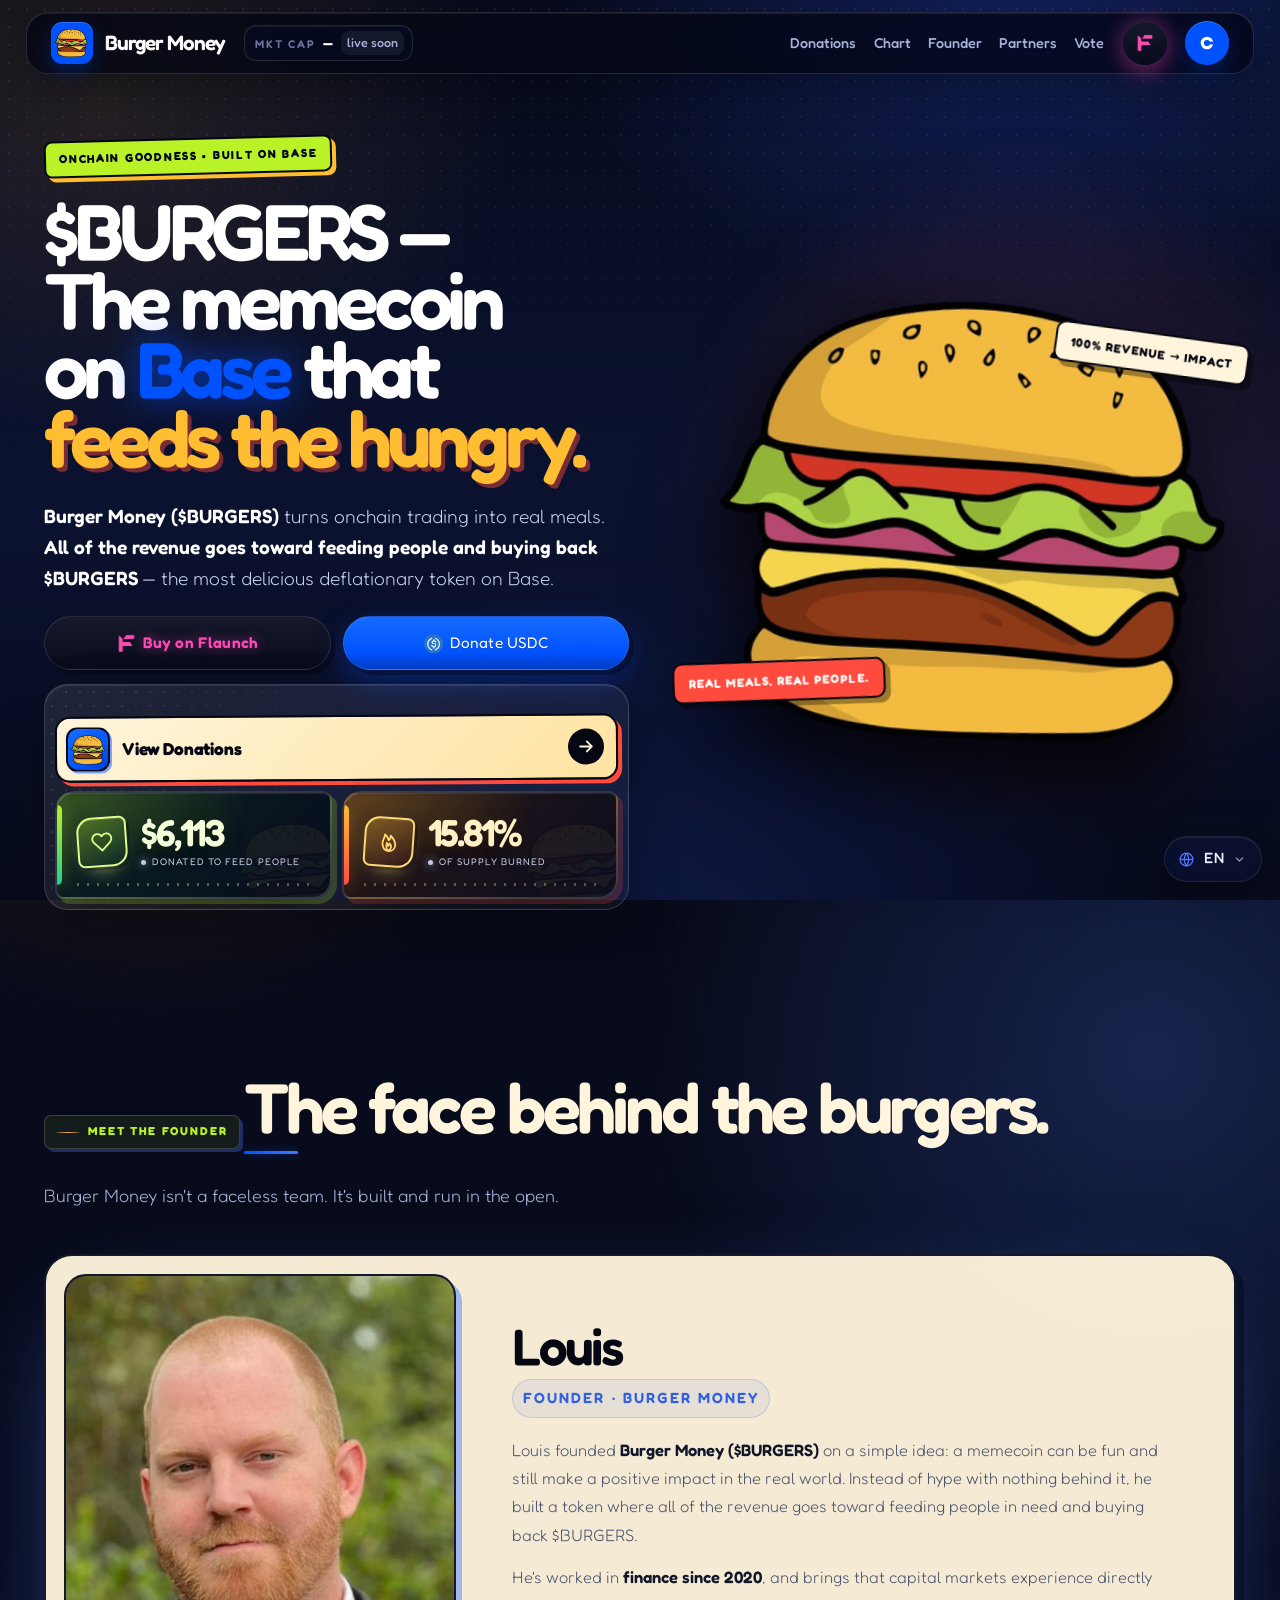
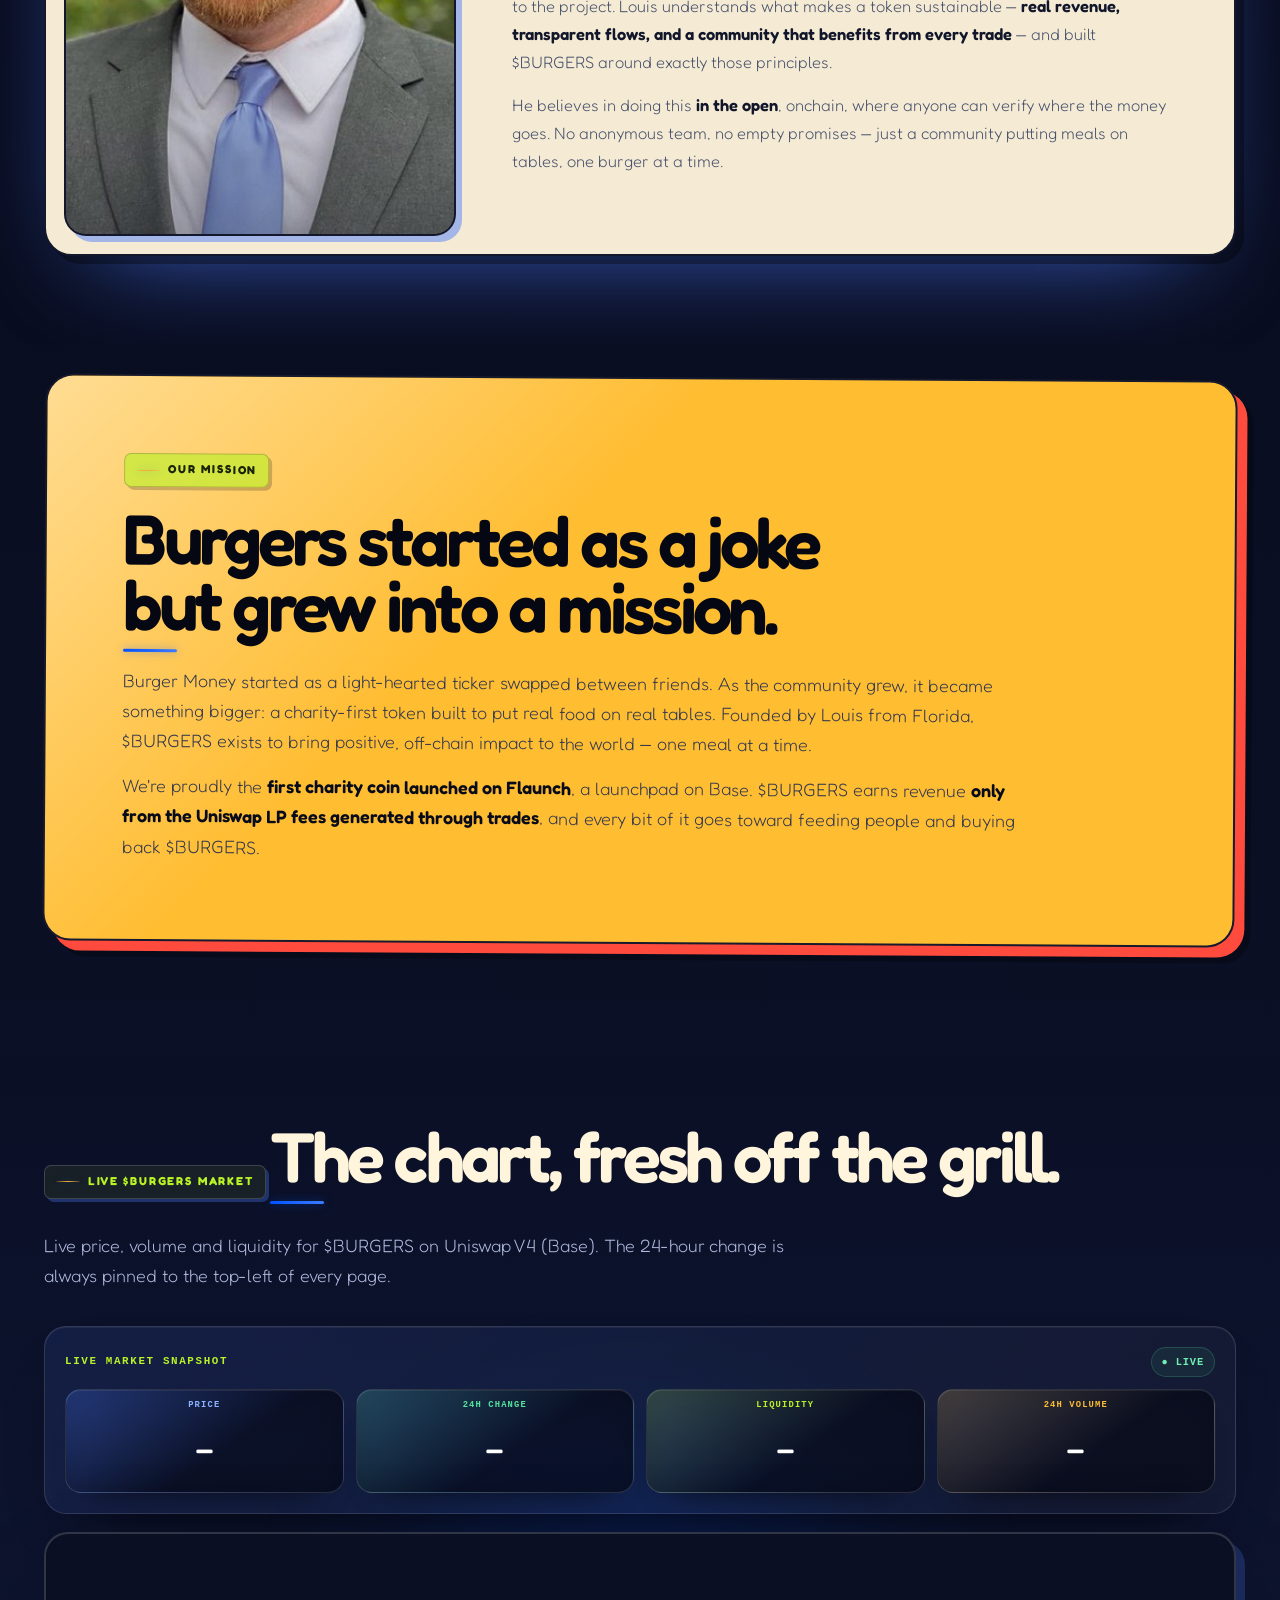
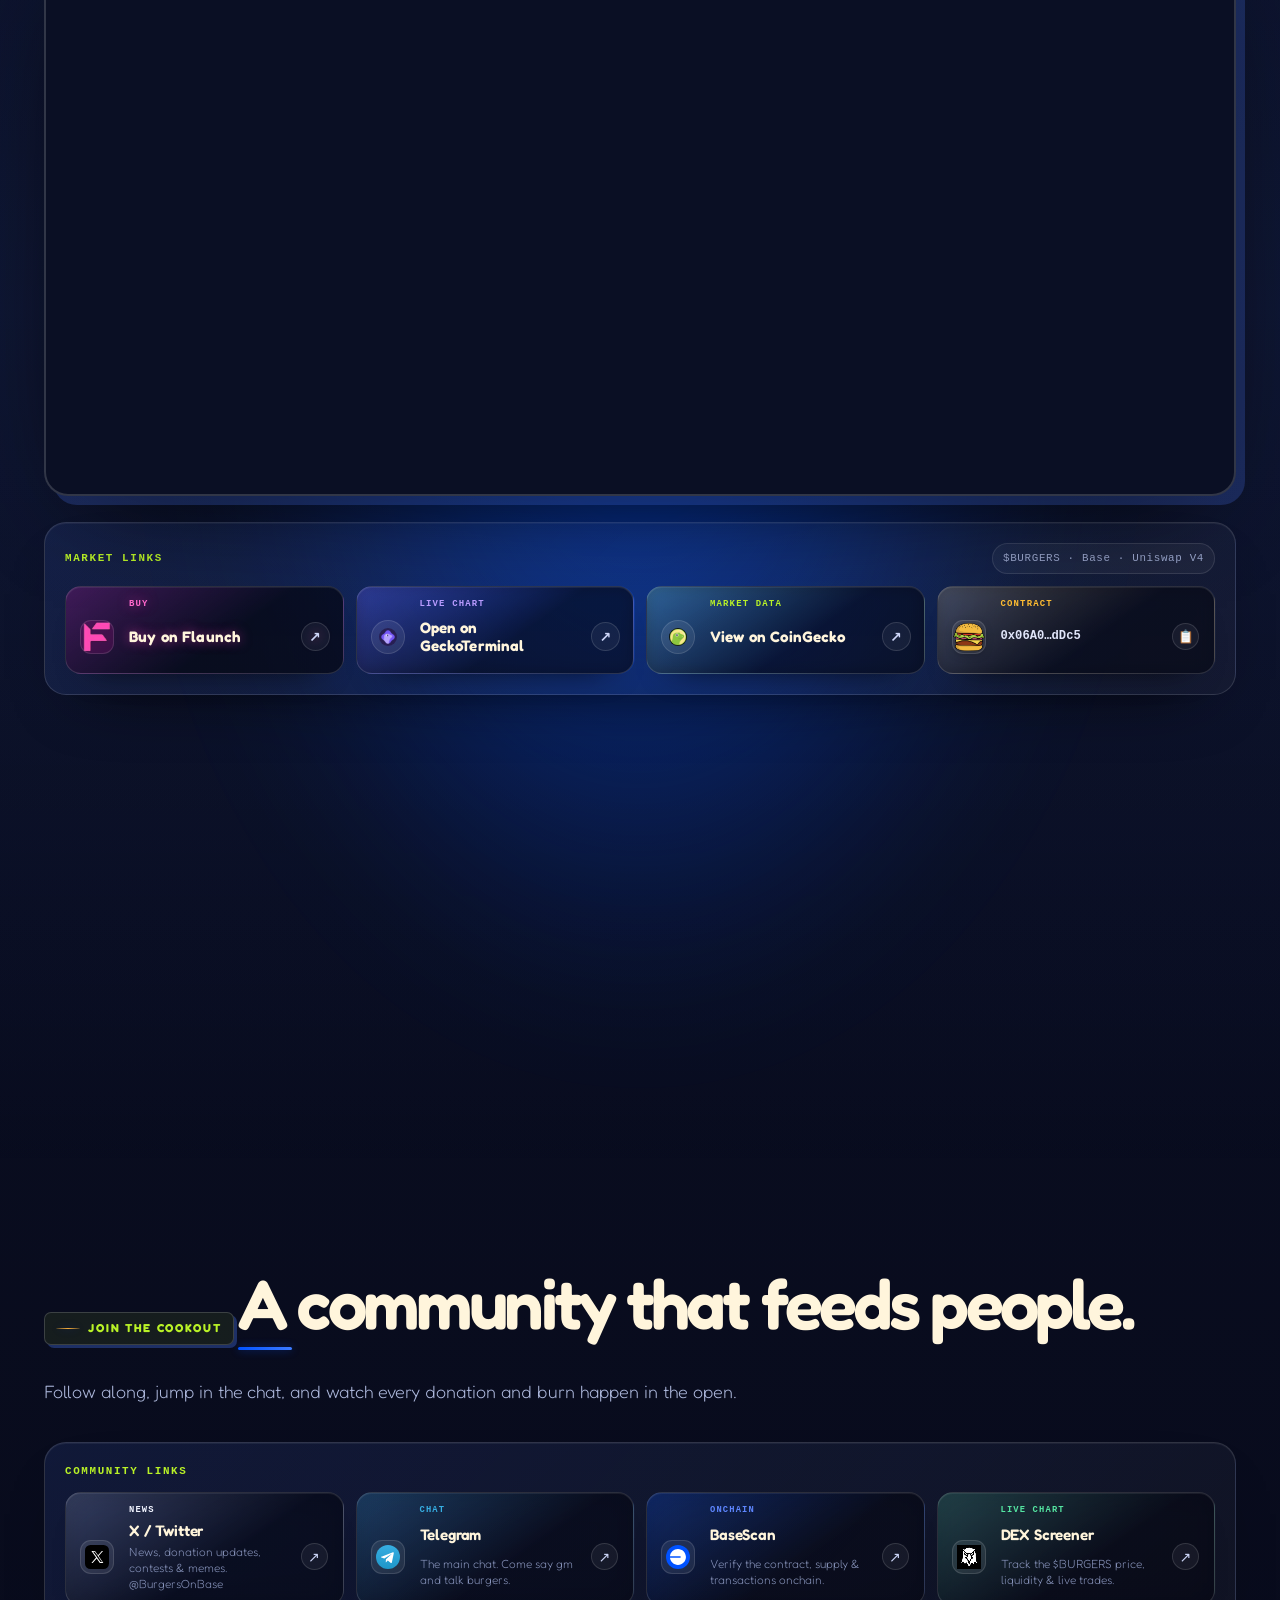
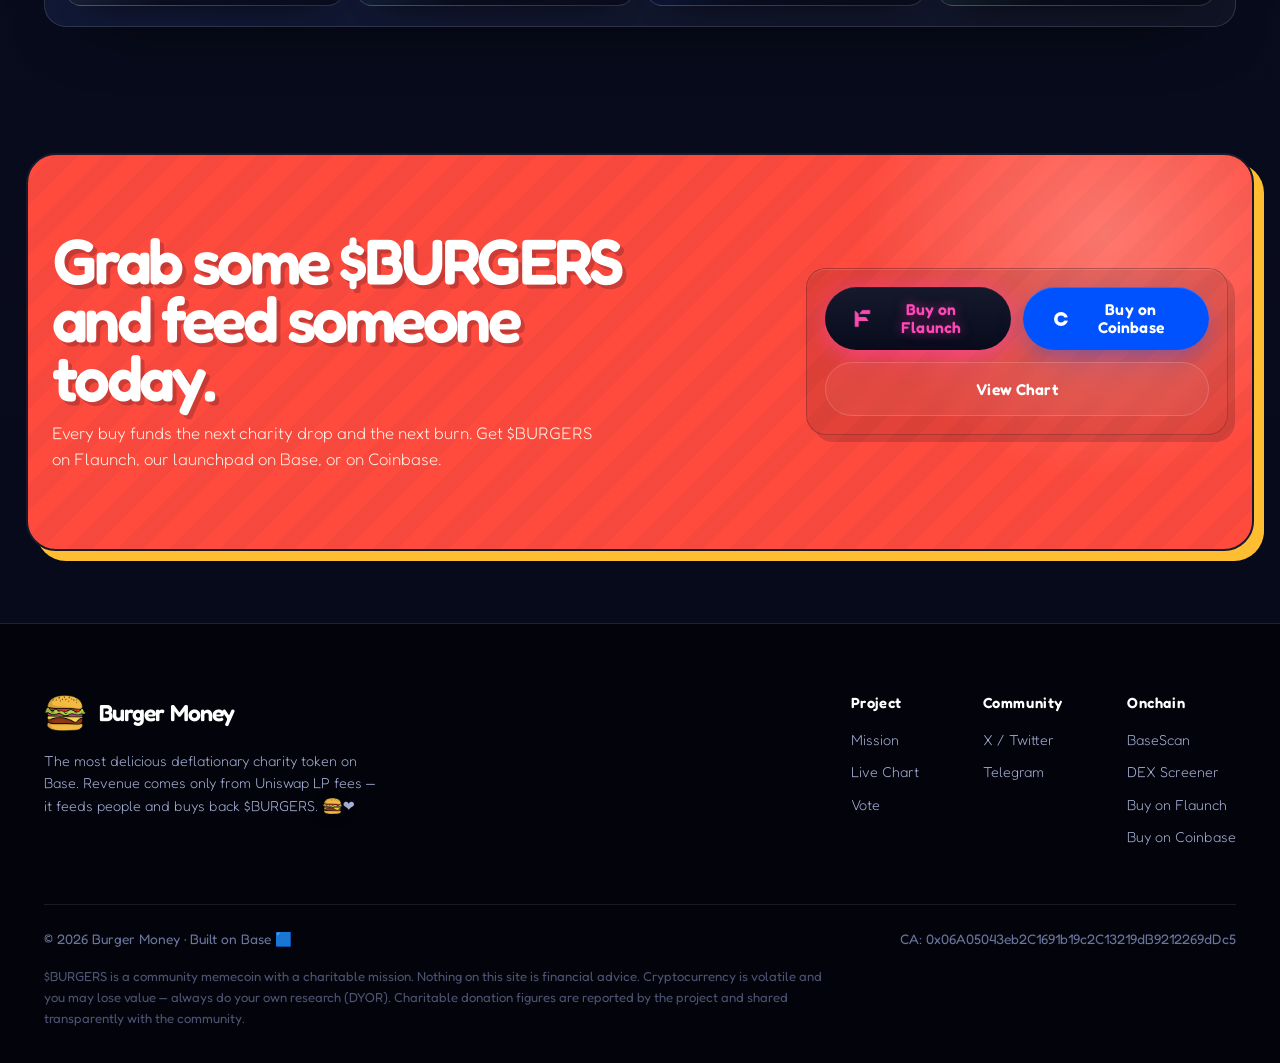
==== index.html @ 8bc8ac48 "Enable clean site URLs" ====
<!DOCTYPE html>
<html lang="en" prefix="og: https://ogp.me/ns#">
<head>
<meta charset="UTF-8">
<meta name="viewport" content="width=device-width, initial-scale=1.0">

<script>
/* ---- Language resolution (runs before paint) ------------------------------
   Priority: ?lang= link  >  saved manual choice  >  browser settings  >  location  >  en
   Location is derived from the IANA timezone: no permission prompt, no network
   request, works offline, and keeps this page a single self-contained file. --- */
(function(){
  var LANGS=["en","es","zh","ja","ko","pt","fr","ru","tr","vi","hi","de","id"];
  var HREF={"en":"en","es":"es","zh":"zh-Hans","ja":"ja","ko":"ko","pt":"pt","fr":"fr","ru":"ru","tr":"tr","vi":"vi","hi":"hi","de":"de","id":"id"};
  var MANUAL="bm_lang_manual", LEGACY="bm_lang";

  /* Timezone -> language. Only zones whose dominant language this site speaks. */
  var TZ={
    "Asia/Tokyo":"ja",
    "Asia/Seoul":"ko","Asia/Pyongyang":"ko",
    "Asia/Shanghai":"zh","Asia/Chongqing":"zh","Asia/Chungking":"zh","Asia/Harbin":"zh",
    "Asia/Urumqi":"zh","Asia/Kashgar":"zh","Asia/Hong_Kong":"zh","Asia/Macau":"zh",
    "Asia/Macao":"zh","Asia/Taipei":"zh","Asia/Singapore":"zh",
    "Asia/Ho_Chi_Minh":"vi","Asia/Saigon":"vi",
    "Asia/Jakarta":"id","Asia/Pontianak":"id","Asia/Makassar":"id","Asia/Jayapura":"id",
    "Asia/Kolkata":"hi","Asia/Calcutta":"hi",
    "Europe/Istanbul":"tr","Asia/Istanbul":"tr",
    "Europe/Berlin":"de","Europe/Vienna":"de","Europe/Zurich":"de","Europe/Busingen":"de",
    "Europe/Paris":"fr","Europe/Monaco":"fr","Europe/Luxembourg":"fr",
    "Africa/Abidjan":"fr","Africa/Dakar":"fr","Africa/Algiers":"fr","Africa/Bamako":"fr",
    "Africa/Ouagadougou":"fr","Africa/Conakry":"fr","Africa/Kinshasa":"fr","Africa/Douala":"fr",
    "Europe/Madrid":"es","Atlantic/Canary":"es",
    "America/Mexico_City":"es","America/Monterrey":"es","America/Cancun":"es","America/Tijuana":"es",
    "America/Merida":"es","America/Chihuahua":"es","America/Hermosillo":"es","America/Mazatlan":"es",
    "America/Bogota":"es","America/Lima":"es","America/Santiago":"es","America/Caracas":"es",
    "America/Argentina/Buenos_Aires":"es","America/Argentina/Cordoba":"es",
    "America/Argentina/Mendoza":"es","America/Argentina/Salta":"es","America/Argentina/Tucuman":"es",
    "America/Buenos_Aires":"es","America/Montevideo":"es","America/Asuncion":"es",
    "America/La_Paz":"es","America/Guayaquil":"es","America/Panama":"es","America/Costa_Rica":"es",
    "America/Guatemala":"es","America/El_Salvador":"es","America/Tegucigalpa":"es",
    "America/Managua":"es","America/Havana":"es","America/Santo_Domingo":"es",
    "America/Puerto_Rico":"es",
    "America/Sao_Paulo":"pt","America/Bahia":"pt","America/Fortaleza":"pt","America/Recife":"pt",
    "America/Manaus":"pt","America/Belem":"pt","America/Cuiaba":"pt","America/Campo_Grande":"pt",
    "America/Porto_Velho":"pt","America/Maceio":"pt","America/Araguaina":"pt",
    "Europe/Lisbon":"pt","Atlantic/Azores":"pt","Atlantic/Madeira":"pt",
    "Africa/Luanda":"pt","Africa/Maputo":"pt",
    "Europe/Moscow":"ru","Europe/Kaliningrad":"ru","Europe/Samara":"ru","Europe/Volgograd":"ru",
    "Europe/Saratov":"ru","Europe/Astrakhan":"ru","Europe/Ulyanovsk":"ru","Europe/Kirov":"ru",
    "Europe/Minsk":"ru","Asia/Yekaterinburg":"ru","Asia/Omsk":"ru","Asia/Novosibirsk":"ru",
    "Asia/Barnaul":"ru","Asia/Tomsk":"ru","Asia/Novokuznetsk":"ru","Asia/Krasnoyarsk":"ru",
    "Asia/Irkutsk":"ru","Asia/Chita":"ru","Asia/Yakutsk":"ru","Asia/Vladivostok":"ru",
    "Asia/Khandyga":"ru","Asia/Ust-Nera":"ru","Asia/Magadan":"ru","Asia/Sakhalin":"ru",
    "Asia/Srednekolymsk":"ru","Asia/Kamchatka":"ru","Asia/Anadyr":"ru",
    "Asia/Almaty":"ru","Asia/Aqtobe":"ru","Asia/Bishkek":"ru","Asia/Tashkent":"ru"
  };

  function normalize(raw){
    if(!raw)return null;
    var v=String(raw).toLowerCase().replace(/_/g,"-");
    if(LANGS.indexOf(v)>=0)return v;
    if(v.indexOf("zh")===0)return "zh";      /* zh-CN, zh-TW, zh-Hant ... */
    if(v.indexOf("pt")===0)return "pt";      /* pt-BR, pt-PT */
    var two=v.slice(0,2);
    return LANGS.indexOf(two)>=0?two:null;
  }

  /* Browser settings: what the person has told their device they read. */
  function fromBrowser(){
    var n=(navigator.languages&&navigator.languages.length)?navigator.languages:[navigator.language];
    for(var i=0;i<n.length;i++){var m=normalize(n[i]); if(m)return m;}
    return null;
  }

  /* Location: inferred from the device timezone. */
  function fromLocation(){
    try{
      var z=Intl.DateTimeFormat().resolvedOptions().timeZone;
      if(z&&TZ[z])return TZ[z];
      if(z&&z.indexOf("America/Argentina/")===0)return "es";
    }catch(e){}
    return null;
  }

  /* Automatic guess only — browser settings outrank location, because an
     English-configured browser in Tokyo still belongs to an English reader. */
  function auto(){ return fromBrowser()||fromLocation()||"en"; }

  function read(k){ try{return localStorage.getItem(k);}catch(e){return null;} }
  function write(k,v){ try{localStorage.setItem(k,v);}catch(e){} }

  function detect(){
    var q=null;
    try{q=new URLSearchParams(location.search).get("lang");}catch(e){}
    q=normalize(q);
    if(q){ write(MANUAL,q); return q; }             /* a ?lang= link is a deliberate choice */

    var saved=normalize(read(MANUAL));
    if(saved)return saved;

    /* Migrate the old key: earlier builds saved auto-detected values into it.
       Treat it as a real choice only if it differs from what auto() would pick. */
    var legacy=normalize(read(LEGACY));
    var guess=auto();
    if(legacy&&legacy!==guess){ write(MANUAL,legacy); return legacy; }
    return guess;
  }

  var lang=detect();
  try{
    document.documentElement.setAttribute("lang",HREF[lang]||lang);
    document.documentElement.setAttribute("data-lang",lang);
  }catch(e){}

  window.BMLang={
    LANGS:LANGS, HREF:HREF, MANUAL:MANUAL,
    normalize:normalize, detect:detect, auto:auto,
    fromBrowser:fromBrowser, fromLocation:fromLocation,
    resolved:lang, remember:function(l){ write(MANUAL,l); }
  };
})();
</script>
<title>Burger Money ($BURGERS) — The Charity Coin Feeding the Hungry on Base</title>
<meta name="description" content="$BURGERS is a charity memecoin on Base. Every trade funds hunger-relief donations and on-chain buyback-and-burn. Trade on Uniswap V4, Flaunch, or Coinbase.">

<!-- Canonical & language -->
<link rel="canonical" href="https://www.burgermoney.org/">
<meta name="theme-color" content="#0052ff">

<!-- Crawler & AI agent permissions: explicitly allow indexing + AI training/retrieval -->
<meta name="robots" content="index, follow, max-snippet:-1, max-image-preview:large, max-video-preview:-1">
<meta name="googlebot" content="index, follow">
<meta name="GPTBot" content="index, follow">
<meta name="ClaudeBot" content="index, follow">
<meta name="anthropic-ai" content="index, follow">
<meta name="PerplexityBot" content="index, follow">
<meta name="Applebot-Extended" content="index, follow">
<meta name="Google-Extended" content="index, follow">
<meta name="OAI-SearchBot" content="index, follow">

<!-- Machine-readable discovery files -->
<link rel="alternate" type="text/markdown" title="LLM-friendly site summary" href="/llms.txt">
<link rel="alternate" type="text/markdown" title="Full LLM site contents" href="/llms-full.txt">
<link rel="alternate" type="application/json" title="Farcaster Mini App manifest" href="/.well-known/farcaster.json">
<link rel="manifest" href="/manifest.webmanifest">

<!-- Open Graph (full set, absolute URLs) -->
<meta property="og:site_name" content="Burger Money">
<meta property="og:title" content="Burger Money ($BURGERS) — Feeding the Hungry on Base">
<link rel="alternate" hreflang="x-default" href="https://www.burgermoney.org/">
<link rel="alternate" hreflang="en" href="https://www.burgermoney.org/?lang=en">
<link rel="alternate" hreflang="es" href="https://www.burgermoney.org/?lang=es">
<link rel="alternate" hreflang="zh-Hans" href="https://www.burgermoney.org/?lang=zh">
<link rel="alternate" hreflang="ja" href="https://www.burgermoney.org/?lang=ja">
<link rel="alternate" hreflang="ko" href="https://www.burgermoney.org/?lang=ko">
<link rel="alternate" hreflang="pt" href="https://www.burgermoney.org/?lang=pt">
<link rel="alternate" hreflang="fr" href="https://www.burgermoney.org/?lang=fr">
<link rel="alternate" hreflang="ru" href="https://www.burgermoney.org/?lang=ru">
<link rel="alternate" hreflang="tr" href="https://www.burgermoney.org/?lang=tr">
<link rel="alternate" hreflang="vi" href="https://www.burgermoney.org/?lang=vi">
<link rel="alternate" hreflang="hi" href="https://www.burgermoney.org/?lang=hi">
<link rel="alternate" hreflang="de" href="https://www.burgermoney.org/?lang=de">
<link rel="alternate" hreflang="id" href="https://www.burgermoney.org/?lang=id">
<meta property="og:locale:alternate" content="es_ES">
<meta property="og:locale:alternate" content="zh_CN">
<meta property="og:locale:alternate" content="ja_JP">
<meta property="og:locale:alternate" content="ko_KR">
<meta property="og:locale:alternate" content="pt_BR">
<meta property="og:locale:alternate" content="fr_FR">
<meta property="og:locale:alternate" content="ru_RU">
<meta property="og:locale:alternate" content="tr_TR">
<meta property="og:locale:alternate" content="vi_VN">
<meta property="og:locale:alternate" content="hi_IN">
<meta property="og:locale:alternate" content="de_DE">
<meta property="og:locale:alternate" content="id_ID">
<meta property="og:description" content="The first charity coin on Flaunch. All revenue feeds people in need and fuels $BURGERS buybacks. ERC-20 on Base · 0x06A0…dDc5.">
<meta property="og:type" content="website">
<meta property="og:url" content="https://www.burgermoney.org/">
<meta property="og:locale" content="en_US">
<meta property="og:image" content="https://www.burgermoney.org/og-burgers.png">
<meta property="og:image:secure_url" content="https://www.burgermoney.org/og-burgers.png">
<meta property="og:image:type" content="image/png">
<meta property="og:image:width" content="1200">
<meta property="og:image:height" content="630">
<meta property="og:image:alt" content="Burger Money $BURGERS logo on a Base-blue gradient with the tagline Feeding the Hungry on Base">

<!-- Twitter / X card -->
<meta name="twitter:card" content="summary_large_image">
<meta name="twitter:site" content="@BurgersOnBase">
<meta name="twitter:creator" content="@BurgersOnBase">
<meta name="twitter:title" content="Burger Money ($BURGERS) — Feeding the Hungry on Base">
<meta name="twitter:description" content="Charity memecoin on Base. All revenue funds hunger-relief donations and $BURGERS buyback-and-burn.">
<meta name="twitter:image" content="https://www.burgermoney.org/og-burgers.png">
<meta name="twitter:image:alt" content="Burger Money $BURGERS logo">

<!-- Farcaster Mini App / Frame embed (Base App reads these) -->
<meta name="fc:miniapp" content='{"version":"1","imageUrl":"https://www.burgermoney.org/og-burgers.png","button":{"title":"Buy $BURGERS","action":{"type":"launch_miniapp","name":"Burger Money","url":"https://www.burgermoney.org/","splashImageUrl":"https://www.burgermoney.org/icon-512.png","splashBackgroundColor":"#0241FF"}}}'>
<meta name="fc:frame" content='{"version":"1","imageUrl":"https://www.burgermoney.org/og-burgers.png","button":{"title":"Buy $BURGERS","action":{"type":"launch_frame","name":"Burger Money","url":"https://www.burgermoney.org/","splashImageUrl":"https://www.burgermoney.org/icon-512.png","splashBackgroundColor":"#0241FF"}}}'>
<link rel="apple-touch-icon" href="/icon-192.png">

<!-- CAIP-19 asset identifier (chain-agnostic standard for AI agents and wallets) -->
<meta name="caip-19" content="eip155:8453/erc20:0x06A05043eb2C1691b19c2C13219dB9212269dDc5">
<meta name="dc.identifier" content="eip155:8453/erc20:0x06A05043eb2C1691b19c2C13219dB9212269dDc5">

<!-- Quick-grab key/value pairs for naive parsers -->
<meta name="token:symbol" content="BURGERS">
<meta name="token:name" content="Burger Money">
<meta name="token:standard" content="ERC-20">
<meta name="token:chain" content="Base">
<meta name="token:chain-id" content="8453">
<meta name="token:contract" content="0x06A05043eb2C1691b19c2C13219dB9212269dDc5">
<meta name="token:dex" content="Uniswap V4">
<meta name="token:pool" content="0xee99d2ccc718c58087ad2a5da6143e0aad073c5301cc8f51df186a53dcb6e439">
<meta name="token:max-supply" content="100000000000">

<!-- JSON-LD: structured data graph (schema.org) -->
<script type="application/ld+json">
{
  "@context": "https://schema.org",
  "@graph": [
    {
      "@type": "WebSite",
      "@id": "https://www.burgermoney.org/#website",
      "url": "https://www.burgermoney.org/",
      "name": "Burger Money",
      "alternateName": ["$BURGERS", "BURGERS"],
      "description": "Official site for Burger Money ($BURGERS), a charity memecoin on Base.",
      "inLanguage": "en-US",
      "publisher": { "@id": "https://www.burgermoney.org/#org" }
    },
    {
      "@type": "Organization",
      "@id": "https://www.burgermoney.org/#org",
      "name": "Burger Money",
      "url": "https://www.burgermoney.org/",
      "logo": "https://www.burgermoney.org/icon-512.png",
      "founder": { "@type": "Person", "name": "Louis", "jobTitle": "Founder" },
      "sameAs": [
        "https://x.com/BurgersOnBase",
        "https://t.me/BurgerMoneyBase",
        "https://basescan.org/token/0x06a05043eb2c1691b19c2c13219db9212269ddc5",
        "https://www.coingecko.com/en/coins/burger-money",
        "https://www.coinbase.com/price/burger-money-base-0x06a05043eb2c1691b19c2c13219db9212269ddc5-token",
        "https://dexscreener.com/base/0xee99d2ccc718c58087ad2a5da6143e0aad073c5301cc8f51df186a53dcb6e439",
        "https://flaunch.gg/base/coins/0x06a05043eb2c1691b19c2c13219db9212269ddc5"
      ]
    },
    {
      "inLanguage": ["de", "en", "es", "fr", "hi", "id", "ja", "ko", "pt", "ru", "tr", "vi", "zh-Hans"],
      "@type": ["Product", "FinancialProduct"],
      "@id": "https://www.burgermoney.org/#token",
      "name": "Burger Money",
      "alternateName": "$BURGERS",
      "category": "Cryptocurrency",
      "additionalType": "https://en.wikipedia.org/wiki/Cryptocurrency",
      "description": "Charity memecoin on Base. $BURGERS earns revenue only from the Uniswap LP fees generated through trades, funding hunger-relief donations and on-chain $BURGERS buyback-and-burn.",
      "image": "https://www.burgermoney.org/icon-512.png",
      "url": "https://www.burgermoney.org/",
      "brand": { "@id": "https://www.burgermoney.org/#org" },
      "identifier": [
        { "@type": "PropertyValue", "propertyID": "contract-address", "value": "0x06A05043eb2C1691b19c2C13219dB9212269dDc5" },
        { "@type": "PropertyValue", "propertyID": "chain", "value": "Base" },
        { "@type": "PropertyValue", "propertyID": "chain-id", "value": "8453" },
        { "@type": "PropertyValue", "propertyID": "caip-19", "value": "eip155:8453/erc20:0x06A05043eb2C1691b19c2C13219dB9212269dDc5" },
        { "@type": "PropertyValue", "propertyID": "token-standard", "value": "ERC-20" },
        { "@type": "PropertyValue", "propertyID": "symbol", "value": "BURGERS" },
        { "@type": "PropertyValue", "propertyID": "max-supply", "value": "100000000000" },
        { "@type": "PropertyValue", "propertyID": "uniswap-v4-pool", "value": "0xee99d2ccc718c58087ad2a5da6143e0aad073c5301cc8f51df186a53dcb6e439" }
      ],
      "offers": [
        { "@type": "Offer", "url": "https://flaunch.gg/base/coins/0x06a05043eb2c1691b19c2c13219db9212269ddc5", "seller": { "@type": "Organization", "name": "Flaunch" }, "availability": "https://schema.org/InStock" },
        { "@type": "Offer", "url": "https://www.coinbase.com/price/burger-money-base-0x06a05043eb2c1691b19c2c13219db9212269ddc5-token", "seller": { "@type": "Organization", "name": "Coinbase" }, "availability": "https://schema.org/InStock" }
      ]
    },
    {
      "@type": "FAQPage",
      "@id": "https://www.burgermoney.org/#faq",
      "mainEntity": [
        {
          "@type": "Question",
          "name": "What is Burger Money ($BURGERS)?",
          "acceptedAnswer": { "@type": "Answer", "text": "Burger Money is a charity-first memecoin on the Base blockchain. It was the first charity coin launched on Flaunch. $BURGERS earns revenue only from the Uniswap LP fees generated through trades, which funds hunger-relief donations and buys back and burns $BURGERS." }
        },
        {
          "@type": "Question",
          "name": "What is the $BURGERS contract address?",
          "acceptedAnswer": { "@type": "Answer", "text": "0x06A05043eb2C1691b19c2C13219dB9212269dDc5 on Base (chain ID 8453). The CAIP-19 identifier is eip155:8453/erc20:0x06A05043eb2C1691b19c2C13219dB9212269dDc5." }
        },
        {
          "@type": "Question",
          "name": "Where can I buy $BURGERS?",
          "acceptedAnswer": { "@type": "Answer", "text": "On Flaunch (flaunch.gg), Coinbase, or any DEX on Base via the Uniswap V4 pool 0xee99d2ccc718c58087ad2a5da6143e0aad073c5301cc8f51df186a53dcb6e439." }
        },
        {
          "@type": "Question",
          "name": "Who founded Burger Money?",
          "acceptedAnswer": { "@type": "Answer", "text": "Louis, based in Florida. The project is built and run in the open, with all donations and burns shared transparently on-chain." }
        }
      ]
    }
  ]
}
</script>
<link rel="icon" type="image/png" href="[data-uri]">
<link rel="preconnect" href="https://fonts.googleapis.com">
<link rel="preconnect" href="https://fonts.gstatic.com" crossorigin>
<link href="https://fonts.googleapis.com/css2?family=Fredoka:wght@300;400;500;600;700&display=swap" rel="stylesheet">
<style>
  :root{
    --logo:url('[data-uri]');
    --flaunch-logo:url('[data-uri]');
    --bg:#070b1c;--bg-2:#0b1230;--bg-3:#0f1840;
    --blue:#2f54ff;--blue-soft:#4f74ff;--blue-glow:rgba(79,116,255,.5);
    --coinbase:#0052ff;--coinbase-soft:#3d7bff;--coinbase-glow:rgba(0,82,255,.45);
    --bun:#f4ad3c;--bun-light:#ffd27a;--bun-deep:#d98a1c;
    --lettuce:#86d05a;--tomato:#e8543a;--patty:#8a4a26;
    --ink:#070b1c;--text:#eef2ff;--text-dim:#a7b1d6;--text-faint:#6b769e;
    --line:rgba(255,255,255,.09);--glass:rgba(255,255,255,.045);--glass-2:rgba(255,255,255,.07);
    --green-up:#23d18b;--red-down:#ff5d6c;--radius:20px;--maxw:1180px;
  }
  *{box-sizing:border-box;margin:0;padding:0}
  html{scroll-behavior:smooth;overflow-x:hidden}
  body{font-family:'Fredoka',system-ui,sans-serif;color:var(--text);background:var(--bg);overflow-x:hidden;-webkit-font-smoothing:antialiased;line-height:1.55;width:100%;max-width:100vw}
  body::before{content:"";position:fixed;inset:0;z-index:-2;background:
    radial-gradient(820px 620px at 80% -5%, rgba(47,84,255,.30), transparent 60%),
    radial-gradient(720px 560px at 8% 12%, rgba(244,173,60,.12), transparent 58%),
    radial-gradient(900px 700px at 50% 108%, rgba(47,84,255,.18), transparent 60%),
    linear-gradient(180deg,var(--bg) 0%, var(--bg-2) 55%, var(--bg) 100%);}
  body::after{content:"";position:fixed;inset:0;z-index:-1;pointer-events:none;opacity:.04;
    background-image:url("data:image/svg+xml,%3Csvg xmlns='http://www.w3.org/2000/svg' width='120' height='120'%3E%3Cfilter id='n'%3E%3CfeTurbulence type='fractalNoise' baseFrequency='.9' numOctaves='2'/%3E%3C/filter%3E%3Crect width='100%25' height='100%25' filter='url(%23n)'/%3E%3C/svg%3E");}
  h1,h2,h3,h4{font-family:'Fredoka',sans-serif;letter-spacing:-.01em;line-height:1.04;font-weight:600}
  .serif{font-family:'Fredoka',sans-serif;font-style:normal;font-weight:600;color:var(--bun-light)}
  a{color:inherit;text-decoration:none}
  img,svg{display:block;max-width:100%}
  .wrap{max-width:var(--maxw);margin:0 auto;padding:0 24px}
  .logo-img{background-image:var(--logo);background-size:contain;background-repeat:no-repeat;background-position:center;display:inline-block}
  .flaunch-logo{background-image:var(--flaunch-logo);background-size:contain;background-repeat:no-repeat;background-position:center;display:inline-block}

  #priceTicker{display:inline-flex;align-items:center;gap:8px;margin-right:auto;
    background:rgba(9,14,38,.55);backdrop-filter:blur(12px) saturate(140%);-webkit-backdrop-filter:blur(12px) saturate(140%);
    border:1px solid rgba(255,255,255,.12);border-radius:12px;padding:5px 8px 5px 10px;
    box-shadow:inset 0 1px 0 rgba(255,255,255,.06);color:#fff;transition:border-color .25s}
  #priceTicker:hover{border-color:rgba(255,255,255,.22)}
  #priceTicker .tk-meta{display:flex;flex-direction:row;align-items:baseline;gap:8px;line-height:1.12;white-space:nowrap}
  #priceTicker .tk-label{font-size:.7rem;letter-spacing:.16em;text-transform:uppercase;color:var(--text-faint);font-weight:600}
  #priceTicker .tk-price{font-family:'Fredoka';font-size:.94rem;font-weight:600}
  #priceTicker .tk-change{font-family:'Fredoka';font-weight:600;font-size:.88rem;padding:2px 7px;border-radius:8px;min-width:58px;text-align:center;background:rgba(255,255,255,.06)}
  #priceTicker .tk-change.up{color:var(--green-up);background:rgba(35,209,139,.12)}
  #priceTicker .tk-change.down{color:var(--red-down);background:rgba(255,93,108,.12)}
  #priceTicker .tk-change.loading{color:var(--text-dim);font-size:.78rem;font-family:'Fredoka';font-weight:500;min-width:0;padding:2px 6px}
  @media(max-width:560px){#priceTicker{padding:4px 7px 4px 9px;gap:6px}
    #priceTicker .tk-label{font-size:.6rem;letter-spacing:.14em}
    #priceTicker .tk-meta{gap:5px}
    #priceTicker .tk-price{font-size:.85rem}#priceTicker .tk-change{font-size:.82rem;min-width:46px;padding:2px 6px}}

  header.nav{position:fixed;top:0;left:0;right:0;z-index:100;padding:14px 0;background:rgba(8,11,22,.72);backdrop-filter:blur(14px) saturate(140%);-webkit-backdrop-filter:blur(14px) saturate(140%);border-bottom:1px solid rgba(255,255,255,.06);transition:background .25s,border-color .25s}
  .nav-inner{display:flex;align-items:center;gap:30px;min-width:0}
  .nav-links{min-width:0}
  /* Translated labels are much longer in some languages — tighten progressively. */
  @media(min-width:1061px) and (max-width:1500px){
    .nav-inner{gap:18px}
    .nav-links{gap:18px}
  }
  @media(min-width:1061px) and (max-width:1220px){
    .nav-inner{gap:8px}
    .nav-links{gap:8px;font-size:.81rem}
    .lang-wrap{padding:0 7px 0 6px;gap:4px}
    .lang-wrap select{max-width:62px;font-size:.75rem}
    .nav-buttons .btn-sm{padding-left:10px;padding-right:10px}
  }
  @media(min-width:1061px) and (max-width:1340px){
    .nav-inner{gap:13px}
    .nav-links{gap:13px;font-size:.93rem}
    .nav-buttons .btn-sm .btn-label{display:none}
    .nav-buttons .btn-sm{padding-left:13px;padding-right:13px}
    .lang-wrap select{max-width:92px}
  }
  .brand{display:flex;align-items:center;gap:12px}
  .brand .logo-burger{width:42px;height:42px;filter:drop-shadow(0 4px 10px rgba(0,0,0,.5))}
  .brand .bt{font-family:'Fredoka';font-size:1.3rem;color:#fff;line-height:1;font-weight:600;white-space:nowrap}
  .nav-links{display:flex;gap:30px;align-items:center}
  .nav-links a{color:var(--text-dim);font-weight:500;font-size:.93rem;transition:color .2s;position:relative}
  .nav-links a::after{content:"";position:absolute;left:0;bottom:-6px;width:0;height:1.5px;background:var(--coinbase);box-shadow:0 0 6px var(--coinbase-glow);transition:width .25s}
  .nav-links a:hover{color:#fff}
  .nav-links a:hover::after{width:100%}

  .btn{display:inline-flex;align-items:center;gap:9px;justify-content:center;white-space:nowrap;font-family:'Fredoka';font-weight:600;border:none;cursor:pointer;border-radius:999px;padding:14px 28px;font-size:.98rem;letter-spacing:.01em;transition:transform .2s cubic-bezier(.2,.8,.2,1), box-shadow .25s, background .25s, border-color .25s}
  .btn-primary{background:linear-gradient(180deg,var(--bun-light),var(--bun) 60%,var(--bun-deep));color:#2a1804;box-shadow:0 10px 30px -8px rgba(244,173,60,.55), inset 0 1px 0 rgba(255,255,255,.5)}
  .btn-primary:hover{transform:translateY(-2px);box-shadow:0 16px 40px -8px rgba(244,173,60,.7), inset 0 1px 0 rgba(255,255,255,.5)}
  .btn-flaunch{background:linear-gradient(180deg,#15192b,#070b1c);color:#ff48b8;text-shadow:0 0 12px rgba(255,72,184,.55);box-shadow:0 10px 30px -8px rgba(255,72,184,.55), 0 0 24px -2px rgba(255,72,184,.45), inset 0 1px 0 rgba(255,255,255,.06)}
  .btn-flaunch:hover{transform:translateY(-2px);box-shadow:0 16px 44px -8px rgba(255,72,184,.75), 0 0 36px -2px rgba(255,72,184,.6), inset 0 1px 0 rgba(255,255,255,.08)}
  .btn-uniswap{background:linear-gradient(180deg,#1a0d1a,#0a040a);color:#FF007A;text-shadow:0 0 12px rgba(255,0,122,.55);box-shadow:0 10px 30px -8px rgba(255,0,122,.55), 0 0 24px -2px rgba(255,0,122,.45), inset 0 1px 0 rgba(255,255,255,.06)}
  .btn-uniswap:hover{transform:translateY(-2px);box-shadow:0 16px 44px -8px rgba(255,0,122,.75), 0 0 36px -2px rgba(255,0,122,.6), inset 0 1px 0 rgba(255,255,255,.08)}
  .btn-aerodrome{background:linear-gradient(180deg,#0b1a33,#050a16);color:#eaf2ff;border:1px solid rgba(31,111,255,.34);text-shadow:0 0 10px rgba(31,111,255,.4);box-shadow:0 10px 30px -8px rgba(20,80,220,.5), 0 0 24px -4px rgba(31,111,255,.4), inset 0 1px 0 rgba(255,255,255,.07)}
  .btn-aerodrome:hover{transform:translateY(-2px);border-color:rgba(31,111,255,.55);box-shadow:0 16px 44px -8px rgba(20,80,220,.7), 0 0 36px -4px rgba(31,111,255,.55), inset 0 1px 0 rgba(255,255,255,.1)}
  .btn-aerodrome .btn-logo{width:1.45em;height:1.45em;border-radius:6px;background:#ece9e2;padding:2px;box-shadow:0 1px 4px rgba(0,0,0,.35), inset 0 0 0 1px rgba(255,255,255,.5);object-fit:contain;flex:0 0 auto}

  /* === Donate USDC button + modal === */
  .btn-donate{background:linear-gradient(180deg,#0d4d3a,#062a20);color:#23d18b;text-shadow:0 0 12px rgba(35,209,139,.55);box-shadow:0 10px 30px -8px rgba(35,209,139,.55), 0 0 24px -2px rgba(35,209,139,.45), inset 0 1px 0 rgba(255,255,255,.06);border:0;cursor:pointer;font:inherit}
  .btn-donate:hover{transform:translateY(-2px);box-shadow:0 16px 44px -8px rgba(35,209,139,.75), 0 0 36px -2px rgba(35,209,139,.6), inset 0 1px 0 rgba(255,255,255,.08)}

  .donate-modal{position:fixed;inset:0;z-index:9999;display:flex;align-items:center;justify-content:center;padding:20px}
  .donate-modal[hidden]{display:none}
  /* Defensive: shared modal components may use flex display, so [hidden]
     always wins over component-level display rules. */
  .donate-modal [hidden]{display:none !important}
  .donate-backdrop{position:absolute;inset:0;background:rgba(2,6,16,.78);backdrop-filter:blur(8px);-webkit-backdrop-filter:blur(8px);animation:donate-fade .2s ease-out}
  .donate-panel{position:relative;background:linear-gradient(180deg,#0f1320,#070b1c);border:1px solid rgba(255,255,255,.08);border-radius:22px;padding:32px 28px 28px;max-width:440px;width:100%;max-height:90vh;overflow-y:auto;overscroll-behavior:contain;box-shadow:0 40px 80px -20px rgba(0,0,0,.9), 0 0 0 1px rgba(35,209,139,.1), inset 0 1px 0 rgba(255,255,255,.06);animation:donate-pop .25s cubic-bezier(.2,.9,.3,1.1);
    /* Hide the scrollbar visually but keep scroll functionality for short viewports. */
    scrollbar-width:none;             /* Firefox */
    -ms-overflow-style:none;          /* IE/Edge legacy */
  }
  .donate-panel::-webkit-scrollbar{display:none;width:0;height:0} /* Chrome/Safari/Edge */
  @keyframes donate-fade{from{opacity:0}to{opacity:1}}
  @keyframes donate-pop{from{opacity:0;transform:translateY(12px) scale(.96)}to{opacity:1;transform:translateY(0) scale(1)}}
  .donate-close{position:absolute;top:14px;right:14px;width:32px;height:32px;border-radius:50%;background:rgba(255,255,255,.06);border:0;color:var(--text-faint);font-size:22px;line-height:1;cursor:pointer;display:flex;align-items:center;justify-content:center;transition:background .2s,color .2s}
  .donate-close:hover{background:rgba(255,255,255,.12);color:#fff}
  .donate-header{text-align:center;margin-bottom:24px}
  .donate-icon{width:56px;height:56px;margin:0 auto 14px;border-radius:50%;background:#2775CA;display:flex;align-items:center;justify-content:center;box-shadow:0 8px 24px -6px rgba(39,117,202,.55)}
  .donate-icon svg{display:block;width:56px;height:56px;border-radius:50%}
  .donate-header h2{font-family:'Fredoka';font-size:1.6rem;color:#fff;margin:0 0 8px;font-weight:600}
  .donate-sub{font-size:.92rem;color:var(--text-dim);margin:0;line-height:1.5}
  .donate-sub code{font-family:'JetBrains Mono','SF Mono',monospace;font-size:.85em;background:rgba(255,255,255,.06);padding:2px 6px;border-radius:5px;color:#fff}
  .donate-step{display:flex;flex-direction:column;gap:14px}
  .donate-step-desc{font-size:.92rem;color:var(--text-dim);text-align:center;margin:0;line-height:1.55}
  .donate-safety{display:grid;grid-template-columns:1fr 1fr;gap:8px}
  .donate-safety>span{display:flex;align-items:center;gap:8px;min-height:48px;padding:10px 12px;border:1px solid rgba(39,117,202,.26);border-radius:12px;color:#c9d8ff;background:linear-gradient(135deg,rgba(39,117,202,.14),rgba(39,117,202,.045));font-size:.76rem;font-weight:600;line-height:1.3}
  .donate-safety svg{width:19px;height:19px;flex:0 0 auto;fill:none;stroke:#69a0ff;stroke-width:2;stroke-linecap:round;stroke-linejoin:round}
  .donate-cta{width:100%;justify-content:center;padding:14px 24px;font-size:1.02rem}
  .donate-cta-secondary{margin-top:4px}
  .btn-donate .btn-logo{margin-right:6px}
  /* "or send manually" divider + wallet-address copy block */
  .donate-divider{display:flex;align-items:center;gap:12px;margin:10px 0 2px;color:var(--text-faint);font-size:.72rem;text-transform:uppercase;letter-spacing:.14em;font-weight:500}
  .donate-divider::before,.donate-divider::after{content:"";flex:1;height:1px;background:rgba(255,255,255,.08)}
  .donate-divider span{flex:0 0 auto}
  .donate-addr-group{display:flex;flex-direction:column;gap:8px}
  .donate-addr-meta{font-size:.85rem;color:var(--text-dim);text-align:center;margin:0;line-height:1.5}
  .donate-addr-meta strong{color:#fff;font-weight:600}
  .donate-addr-meta code{font-family:'JetBrains Mono','SF Mono',monospace;font-size:.85em;background:rgba(255,255,255,.06);padding:2px 6px;border-radius:5px;color:#fff}
  .donate-addr-btn{display:flex;align-items:center;justify-content:space-between;gap:10px;padding:13px 14px;background:rgba(255,255,255,.04);border:1px solid rgba(255,255,255,.1);border-radius:12px;color:#fff;font-family:inherit;cursor:pointer;transition:background .2s,border-color .2s,transform .2s;width:100%;text-align:left}
  .donate-addr-btn:hover{background:rgba(35,209,139,.08);border-color:rgba(35,209,139,.3);transform:translateY(-1px)}
  .donate-addr-btn.copied{background:rgba(35,209,139,.14);border-color:rgba(35,209,139,.5)}
  .donate-addr-mono{font-family:'JetBrains Mono','SF Mono',monospace;font-size:.78rem;color:#fff;overflow:hidden;text-overflow:ellipsis;white-space:nowrap;flex:1;min-width:0;letter-spacing:.01em}
  .donate-addr-icon{flex:0 0 auto;font-size:1rem;line-height:1}
  .donate-verify{display:flex;align-items:center;justify-content:center;gap:7px;padding:3px 0;color:#8eb5ff;font-size:.8rem;font-weight:600;text-decoration:none}
  .donate-verify:hover{color:#fff;text-decoration:underline}
  .donate-addr-warn{font-size:.78rem;color:var(--text-faint);text-align:center;margin:0;line-height:1.5}
  .donate-addr-warn strong{color:var(--bun-light);font-weight:600}
  .donate-done{margin-top:2px;background:#0052ff;color:#fff;box-shadow:0 12px 28px rgba(0,82,255,.3)}
  @media(max-width:480px){
    .donate-safety{grid-template-columns:1fr}
    .donate-addr-mono{font-size:.7rem}
    .donate-addr-btn{padding:12px}
  }
  @media(max-width:560px){
    .donate-modal{padding:0;align-items:flex-end}
    .donate-panel{max-width:none;border-radius:22px 22px 0 0;padding:28px 20px 24px;max-height:92vh}
  }
  .btn-coinbase{background:#0052ff;color:#fff;box-shadow:0 10px 30px -8px rgba(0,82,255,.55), inset 0 1px 0 rgba(255,255,255,.18)}
  .btn-coinbase:hover{transform:translateY(-2px);box-shadow:0 16px 40px -8px rgba(0,82,255,.7), inset 0 1px 0 rgba(255,255,255,.18)}
  .btn-coinbase svg{flex:0 0 auto}
  .btn .btn-logo{width:1.25em;height:1.25em;flex:0 0 auto;margin-right:-2px}
  .btn img.btn-logo{border-radius:50%;object-fit:cover}
  .btn-ghost{background:var(--glass);color:#fff;border:1px solid rgba(255,255,255,.16);backdrop-filter:blur(8px)}
  .btn-ghost:hover{background:var(--glass-2);border-color:rgba(255,255,255,.32);transform:translateY(-2px)}
  .btn-sm{padding:11px 20px;font-size:.9rem}

  /* Desktop: nav-buttons is transparent — children participate in nav-inner's flex layout */
  .nav-buttons{display:contents}
  .nav-toggle{display:none}

  .hero{min-height:100vh;display:flex;align-items:center;padding:110px 0 70px;position:relative}
  .hero::before{content:"";position:absolute;top:35%;right:8%;width:min(560px,55%);height:55%;background:radial-gradient(ellipse at center,var(--coinbase-glow),transparent 70%);filter:blur(90px);opacity:.4;z-index:-1;pointer-events:none}
  .hero-grid{display:grid;grid-template-columns:1.08fr .92fr;gap:48px;align-items:center}
  .hero-grid>*{min-width:0}
  .hero{overflow-x:clip}
  .hero .lede{overflow-wrap:break-word}
  .hero h1{font-size:clamp(1.85rem,3.8vw,3.3rem);color:#fff;font-weight:600;letter-spacing:-.02em;overflow-wrap:break-word;word-break:break-word}
  .hero h1 .hl{background:linear-gradient(120deg,var(--bun-light),var(--bun));-webkit-background-clip:text;background-clip:text;color:transparent}
  .hero h1 .base-blue{color:var(--coinbase);text-shadow:0 0 24px var(--coinbase-glow)}
  .hero h1 .serif{color:var(--bun-light)}
  .hero .lede{color:var(--text-dim);font-size:clamp(1.05rem,1.5vw,1.22rem);margin:18px 0 16px;max-width:540px;font-weight:300}
  .hero .lede strong{color:#fff;font-weight:600}
  .cta-row{display:flex;gap:14px;flex-wrap:wrap;margin-top:16px;align-items:center}
  /* 2x2 grid where every button is the same size */
  .cta-row-grid{display:grid;grid-template-columns:1fr 1fr;gap:12px;max-width:520px}
  .cta-row-grid .btn{width:100%;justify-content:center;padding:14px 18px;font-size:.96rem}
  .cta-row-grid .cta-span{grid-column:1 / -1}
  /* Language switcher */
  .lang-wrap{position:relative;display:inline-flex;align-items:center;gap:6px;padding:0 10px 0 9px;height:38px;border:1px solid var(--line);border-radius:999px;background:var(--glass);color:var(--text-dim);backdrop-filter:blur(8px);transition:border-color .25s,color .25s}
  .lang-wrap:hover{border-color:var(--coinbase-soft);color:#fff}
  .lang-globe,.lang-caret{flex:0 0 auto;opacity:.85;pointer-events:none}
  .lang-wrap select{appearance:none;-webkit-appearance:none;background:transparent;border:0;outline:0;color:inherit;font:inherit;font-size:.86rem;font-weight:500;padding:0 2px;cursor:pointer;max-width:118px}
  .lang-wrap select option{background:#0b1020;color:#fff}
  @media(max-width:920px){.lang-wrap{height:34px}.lang-wrap select{max-width:96px;font-size:.8rem}}
  @media(max-width:480px){
    /* Keep the 2x2 grid structure on mobile — don't stack into one column.
       Tighten padding/font so 'Buy on Flaunch' still fits on a single line. */
    .cta-row-grid{gap:10px;max-width:none}
    .cta-row-grid .btn{padding:12px 10px;font-size:.86rem;gap:6px}
    .cta-row-grid .btn .btn-logo{width:1.05em;height:1.05em}
  }
  .trust-row{display:flex;flex-direction:row!important;flex-wrap:nowrap!important;gap:34px;margin-top:42px;width:100%;padding-right:36px}
  .trust-row .ti{flex:1 1 0;min-width:0;text-align:center}
  .trust-row .ti .n{font-family:'Fredoka';font-size:clamp(1.25rem, 5.5vw, 1.8rem);color:#fff;display:block;line-height:1;font-weight:600;white-space:nowrap}
  .trust-row .ti .l{font-size:clamp(.72rem, 2.4vw, .88rem);letter-spacing:.1em;text-transform:uppercase;color:var(--text-faint);margin-top:6px}
  @media(max-width:560px){
    .trust-row{gap:16px;margin-top:28px;padding-right:0}
  }

  .hero-art{position:relative;display:flex;justify-content:center;align-items:center}
  .burger-stage{width:min(350px,76%);position:relative;animation:float 9s ease-in-out infinite}
  @keyframes float{0%,100%{transform:translateY(0) rotate(-0.6deg)}50%{transform:translateY(-8px) rotate(0.6deg)}}
  .sec{padding:74px 0;position:relative}
  #mission{padding-top:32px}
  #chart::before{content:"";position:absolute;top:20%;left:50%;transform:translateX(-50%);width:min(820px,90%);height:70%;background:radial-gradient(ellipse at center,var(--coinbase),transparent 72%);filter:blur(70px);opacity:.55;z-index:0;pointer-events:none}
  #chart .wrap{position:relative;z-index:1}
  .eyebrow{display:inline-flex;align-items:center;gap:8px;font-family:'Fredoka';font-size:.92rem;letter-spacing:.18em;text-transform:uppercase;color:var(--bun-light);font-weight:600;margin-bottom:14px}
  .eyebrow::before{content:"";width:7px;height:7px;border-radius:50%;background:var(--coinbase);box-shadow:0 0 8px var(--coinbase-glow);flex:0 0 auto}
  .eyebrow::before{content:"";width:24px;height:1px;background:var(--bun)}
  .sec-title{font-size:clamp(2rem,4vw,3.1rem);color:#fff;font-weight:600;letter-spacing:-.02em;position:relative;display:inline-block;padding-bottom:14px}
  .sec-title::after{content:"";position:absolute;left:0;bottom:0;width:54px;height:3px;border-radius:3px;background:linear-gradient(90deg,var(--coinbase),var(--coinbase-soft));box-shadow:0 0 8px var(--coinbase-glow)}
  .sec-sub{font-size:1.08rem;color:var(--text-dim);max-width:640px;margin-top:14px;font-weight:300}
  .sec-sub strong{color:#fff;font-weight:600}
  .card{background:var(--glass);border:1px solid var(--line);border-radius:var(--radius);backdrop-filter:blur(16px);box-shadow:0 24px 60px -30px rgba(0,0,0,.7), inset 0 1px 0 rgba(255,255,255,.05)}

  .split{display:grid;grid-template-columns:1fr 1fr;gap:56px;align-items:center}


  .stat-strip{display:grid;grid-template-columns:repeat(4,1fr);gap:14px;margin:26px 0}
  .stat{padding:20px;text-align:center;position:relative}
  .stat::before{content:"";position:absolute;top:0;left:50%;transform:translateX(-50%);width:36px;height:2px;border-radius:2px;background:linear-gradient(90deg,transparent,var(--coinbase),transparent);opacity:.8}
  .stat .v{font-family:'Fredoka';font-size:1.5rem;color:#fff;line-height:1;font-weight:600}
  .stat .k{font-size:.86rem;letter-spacing:.12em;text-transform:uppercase;color:var(--text-faint);margin-top:8px}
  .chart-frame{position:relative;min-height:560px;border:1px solid var(--coinbase-soft);border-radius:var(--radius);overflow:hidden;background:#0a0f24;box-shadow:0 40px 80px -40px rgba(0,0,0,.9), 0 0 90px -4px var(--coinbase), inset 0 1px 0 rgba(61,123,255,.25)}
  .chart-frame iframe{width:100%;height:560px;border:0;display:block;opacity:0;transition:opacity .25s ease}
  .chart-frame.is-loaded iframe{opacity:1}
  .chart-placeholder{position:absolute;inset:0;display:grid;place-content:center;gap:12px;text-align:center;color:var(--text-dim);background:radial-gradient(circle at 50% 45%,rgba(61,123,255,.16),transparent 46%);transition:opacity .2s ease,visibility .2s ease}
  .chart-placeholder::before{content:"";width:32px;height:32px;margin:auto;border:3px solid rgba(255,255,255,.14);border-top-color:var(--coinbase);border-radius:50%;animation:chart-spin .9s linear infinite}
  .chart-frame.is-loaded .chart-placeholder{opacity:0;visibility:hidden;pointer-events:none}
  @keyframes chart-spin{to{transform:rotate(360deg)}}
  .chart-actions{display:flex;gap:12px;flex-wrap:wrap;margin-top:18px;align-items:center}
  .ca-note{font-size:.96rem;color:var(--text-faint);margin-left:auto}
  .contract-pill{display:inline-flex;align-items:center;gap:10px;background:var(--glass);border:1px solid var(--line);border-radius:999px;padding:11px 16px;font-size:.9rem;cursor:pointer;color:var(--text);backdrop-filter:blur(8px);transition:border-color .2s,transform .2s}
  .contract-pill:hover{border-color:var(--coinbase-soft);transform:translateY(-2px);box-shadow:0 0 18px -4px var(--coinbase-glow)}
  .contract-pill code{font-family:ui-monospace,Menlo,monospace;font-size:.94rem;color:var(--text-dim)}
  .contract-pill .cp-label{font-family:'Fredoka';color:var(--bun-light);font-weight:600}
  .contract-pill .cp-burger{width:22px;height:22px;flex:0 0 auto;filter:drop-shadow(0 2px 4px rgba(0,0,0,.35))}

  .to-grid-wrap{display:grid;grid-template-columns:.95fr 1.05fr;gap:52px;align-items:center;margin-top:34px}
  .to-copy h3{font-size:1.4rem;color:#fff;margin:26px 0 12px}
  .to-copy > p{color:var(--text-dim);font-weight:300;margin-bottom:14px}
  .to-copy > p b{color:#fff;font-weight:600}
  .to-steps{list-style:none;margin-top:18px;display:grid;gap:11px}
  .to-steps li{display:flex;gap:14px;align-items:flex-start;background:var(--glass);border:1px solid var(--line);border-left:3px solid var(--coinbase);border-radius:14px;padding:15px 17px;backdrop-filter:blur(8px)}
  .to-steps li span{font-size:.94rem;color:var(--text-dim);font-weight:300}
  .to-steps li b{color:#fff;font-weight:600}


  .founder-wrap{display:grid;grid-template-columns:.85fr 1.15fr;gap:40px;align-items:center;margin-top:26px}
  .founder-photo{position:relative;border-radius:var(--radius);overflow:hidden;border:1px solid var(--coinbase-glow);box-shadow:0 40px 80px -40px rgba(0,0,0,.9), 0 0 30px -10px var(--coinbase-glow), inset 0 1px 0 rgba(255,255,255,.06)}
  .founder-photo img{width:100%;height:100%;object-fit:cover;display:block;aspect-ratio:1}
  .founder-photo::after{content:"";position:absolute;inset:0;background:linear-gradient(180deg,transparent 60%,rgba(7,11,28,.45))}
  .founder-copy h3{font-size:1.6rem;color:#fff;margin-bottom:6px}
  .founder-copy .role{display:inline-flex;align-items:center;gap:8px;font-family:'Fredoka';font-size:.92rem;letter-spacing:.14em;text-transform:uppercase;color:var(--bun-light);font-weight:600;margin-bottom:18px}
  .founder-copy p{color:var(--text-dim);font-weight:300;margin-bottom:14px}
  .founder-copy p strong{color:#fff;font-weight:600}
  @media(max-width:920px){.founder-wrap{grid-template-columns:1fr;gap:30px}.founder-photo{max-width:340px;margin:0 auto}}
  .social-grid{display:grid;grid-template-columns:repeat(4,1fr);gap:16px;margin-top:32px}
  .soc{display:flex;flex-direction:column;gap:11px;align-items:flex-start;padding:26px;transition:transform .25s, border-color .25s, background .25s}
  .soc:hover{transform:translateY(-6px);border-color:var(--coinbase-soft);background:var(--glass-2);box-shadow:0 0 24px -6px var(--coinbase-glow)}
  .soc .si{width:48px;height:48px;border-radius:13px;display:flex;align-items:center;justify-content:center;font-size:1.35rem;background:rgba(255,255,255,.05);border:1px solid var(--line);overflow:hidden}
  .soc .si svg{width:26px;height:26px;display:block}
  .soc .si img{width:100%;height:100%;object-fit:cover;display:block;image-rendering:pixelated}
  .soc h4{font-size:1.05rem;color:#fff}
  .soc p{font-size:.9rem;color:var(--text-faint);font-weight:300;line-height:1.45}
  .soc .go{font-family:'Fredoka';color:var(--bun-light);font-size:.96rem;margin-top:auto;font-weight:600}

  .buy-banner{position:relative;overflow:hidden;padding:88px 0;border-top:1px solid var(--line);border-bottom:1px solid var(--line)}
  .buy-banner::before{content:"";position:absolute;inset:0;z-index:-1;background:radial-gradient(700px 380px at 22% 50%, rgba(244,173,60,.14), transparent 60%),radial-gradient(760px 420px at 85% 50%, rgba(0,82,255,.28), transparent 62%)}
  .buy-inner{display:flex;align-items:center;justify-content:space-between;gap:36px;flex-wrap:wrap}
  .buy-inner h2{font-size:clamp(1.9rem,3.6vw,2.9rem);color:#fff;max-width:640px}
  .buy-inner p{margin-top:12px;color:var(--text-dim);font-size:1.05rem;max-width:540px;font-weight:300}

  footer{padding:48px 0 30px;border-top:1px solid var(--line);background:rgba(5,8,22,.6)}
  .foot-top{display:flex;justify-content:space-between;gap:40px;flex-wrap:wrap;align-items:flex-start}
  .foot-brand{display:flex;align-items:center;gap:13px;margin-bottom:16px}
  .foot-brand .logo-burger{width:42px;height:42px}
  .foot-brand .bn{font-family:'Fredoka';font-size:1.3rem;color:#fff;font-weight:600}
  .foot-cols{display:flex;gap:64px;flex-wrap:wrap}
  .foot-cols h5{font-family:'Fredoka';color:#fff;margin-bottom:14px;font-size:.92rem;letter-spacing:.04em;font-weight:600}
  .foot-cols a{display:block;margin-bottom:10px;font-size:.9rem;color:var(--text-dim);transition:color .2s;font-weight:300}
  .foot-cols a:hover{color:var(--coinbase-soft)}
  .foot-bottom{margin-top:46px;padding-top:24px;border-top:1px solid var(--line);font-size:.86rem;display:flex;justify-content:space-between;gap:18px;flex-wrap:wrap;color:var(--text-faint)}
  .foot-bottom span{min-width:0;max-width:100%;overflow-wrap:anywhere;word-break:break-word}
  .foot-disc{max-width:780px;font-size:.82rem;line-height:1.6;color:var(--text-faint);opacity:.7;margin-top:16px}

  @media(max-width:920px){
    /* Prevent decorative glows/halos from extending past the viewport edge and causing horizontal scroll */
    .hero,.sec,#chart,.buy-banner{overflow-x:hidden;overflow-x:clip}
    .hero{padding-top:110px}
    .hero-grid,.split,.to-grid-wrap{grid-template-columns:1fr}
    .hero-art{order:-1;margin-bottom:6px}
    .burger-stage{width:min(250px,58%)}
    .social-grid{grid-template-columns:1fr 1fr}
    .stat-strip{grid-template-columns:1fr 1fr}
    .brand .logo-burger{width:34px;height:34px}
    .brand .bt{font-size:1.05rem;white-space:nowrap}
    .brand{margin-right:auto;order:-2;gap:9px}
    #priceTicker{margin-right:auto;order:-1}
    header.nav{padding:14px 0}
    .nav-inner{justify-content:flex-end;flex-wrap:nowrap;gap:8px;align-items:center;position:relative}
    /* Toggle: visible chevron button on the right */
    .nav-toggle{display:inline-flex;align-items:center;justify-content:center;width:38px;height:38px;background:var(--glass);border:1px solid rgba(255,255,255,.16);border-radius:999px;color:#fff;cursor:pointer;backdrop-filter:blur(8px);transition:transform .25s,background .2s,border-color .2s;order:1;flex:0 0 auto}
    .nav-toggle:hover{background:var(--glass-2);border-color:rgba(255,255,255,.32)}
    .nav-toggle svg{transition:transform .25s cubic-bezier(.2,.8,.2,1)}
    header.nav.open .nav-toggle svg{transform:rotate(180deg)}
    /* Dropdown panel: hidden by default, drops down from below the bar when .open */
    .nav-buttons{display:flex;flex-direction:column;gap:10px;position:absolute;top:calc(100% + 8px);right:0;min-width:220px;padding:12px;background:rgba(8,11,22,.92);backdrop-filter:blur(14px) saturate(140%);-webkit-backdrop-filter:blur(14px) saturate(140%);border:1px solid rgba(255,255,255,.08);border-radius:14px;box-shadow:0 24px 50px -16px rgba(0,0,0,.7);opacity:0;visibility:hidden;transform:translateY(-8px) scale(.97);transform-origin:top right;transition:opacity .22s ease,transform .22s cubic-bezier(.2,.8,.2,1),visibility .22s}
    header.nav.open .nav-buttons{opacity:1;visibility:visible;transform:translateY(0) scale(1)}
    /* Nav links inside the dropdown: vertical stack of compact links */
    .nav-buttons .nav-links{display:flex;flex-direction:column;gap:2px;padding:4px 0;border-bottom:1px solid rgba(255,255,255,.08);margin-bottom:6px}
    .nav-buttons .nav-links a{display:block;padding:9px 12px;font-size:.95rem;color:var(--text);font-weight:500;border-radius:8px;transition:background .15s,color .15s}
    .nav-buttons .nav-links a:hover{background:rgba(255,255,255,.06);color:#fff}
    .nav-buttons .nav-links a::after{display:none}
    /* Inside the dropdown, buttons go full-width with labels visible */
    .nav-buttons .btn-sm{width:100%;justify-content:flex-start;padding:11px 16px;font-size:.95rem;gap:10px}
    .nav-buttons .btn-sm .btn-label{display:inline}
    .nav-buttons .lang-wrap{width:100%;height:auto;padding:10px 14px;justify-content:flex-start;border-radius:10px}
    .nav-buttons .lang-wrap select{max-width:none;flex:1;font-size:.95rem}
  }
  /* Long translated nav labels (ru/de/es) cannot fit one row below ~1060px,
     so collapse into the existing hamburger dropdown earlier. Layout rules
     stay on their original 920px breakpoint. */
  @media(min-width:921px) and (max-width:1060px){
    .brand .logo-burger{width:34px;height:34px}
    .brand .bt{font-size:1.05rem;white-space:nowrap}
    .brand{margin-right:auto;order:-2;gap:9px}
    #priceTicker{margin-right:auto;order:-1}
    header.nav{padding:14px 0}
    .nav-inner{justify-content:flex-end;flex-wrap:nowrap;gap:8px;align-items:center;position:relative}
    /* Toggle: visible chevron button on the right */
    .nav-toggle{display:inline-flex;align-items:center;justify-content:center;width:38px;height:38px;background:var(--glass);border:1px solid rgba(255,255,255,.16);border-radius:999px;color:#fff;cursor:pointer;backdrop-filter:blur(8px);transition:transform .25s,background .2s,border-color .2s;order:1;flex:0 0 auto}
    .nav-toggle:hover{background:var(--glass-2);border-color:rgba(255,255,255,.32)}
    .nav-toggle svg{transition:transform .25s cubic-bezier(.2,.8,.2,1)}
    header.nav.open .nav-toggle svg{transform:rotate(180deg)}
    /* Dropdown panel: hidden by default, drops down from below the bar when .open */
    .nav-buttons{display:flex;flex-direction:column;gap:10px;position:absolute;top:calc(100% + 8px);right:0;min-width:220px;padding:12px;background:rgba(8,11,22,.92);backdrop-filter:blur(14px) saturate(140%);-webkit-backdrop-filter:blur(14px) saturate(140%);border:1px solid rgba(255,255,255,.08);border-radius:14px;box-shadow:0 24px 50px -16px rgba(0,0,0,.7);opacity:0;visibility:hidden;transform:translateY(-8px) scale(.97);transform-origin:top right;transition:opacity .22s ease,transform .22s cubic-bezier(.2,.8,.2,1),visibility .22s}
    header.nav.open .nav-buttons{opacity:1;visibility:visible;transform:translateY(0) scale(1)}
    /* Nav links inside the dropdown: vertical stack of compact links */
    .nav-buttons .nav-links{display:flex;flex-direction:column;gap:2px;padding:4px 0;border-bottom:1px solid rgba(255,255,255,.08);margin-bottom:6px}
    .nav-buttons .nav-links a{display:block;padding:9px 12px;font-size:.95rem;color:var(--text);font-weight:500;border-radius:8px;transition:background .15s,color .15s}
    .nav-buttons .nav-links a:hover{background:rgba(255,255,255,.06);color:#fff}
    .nav-buttons .nav-links a::after{display:none}
    /* Inside the dropdown, buttons go full-width with labels visible */
    .nav-buttons .btn-sm{width:100%;justify-content:flex-start;padding:11px 16px;font-size:.95rem;gap:10px}
    .nav-buttons .btn-sm .btn-label{display:inline}
    .nav-buttons .lang-wrap{width:100%;height:auto;padding:10px 14px;justify-content:flex-start;border-radius:10px}
    .nav-buttons .lang-wrap select{max-width:none;flex:1;font-size:.95rem}
  }
  @media(max-width:560px){
    .hero{padding-top:100px}
    .social-grid{grid-template-columns:1fr}
    .chart-frame{min-height:440px}
    .chart-frame iframe{height:440px}
    .sec{padding:52px 0}
    #mission{padding-top:24px}
    /* Ultra-narrow screens: trim ticker to just price + change so brand text + MKT CAP fit */
    .brand .bt{font-size:.95rem}
    #priceTicker .tk-label{display:none}
    #priceTicker .tk-meta{gap:0}
  }
  @media(max-width:400px){
    /* Very narrow phones: drop brand text to keep ticker readable */
    .brand .bt{display:none}
  }
  @media(prefers-reduced-motion:reduce){
    *,*::before,*::after{animation-duration:.001ms!important;animation-iteration-count:1!important;transition-duration:.001ms!important;scroll-behavior:auto!important}
    .burger-stage{animation:none!important}
    .reveal{opacity:1!important;transform:none!important}
  }
  .reveal{opacity:0;transform:translateY(28px);transition:opacity .8s ease, transform .8s ease}
  .reveal.in{opacity:1;transform:none}
</style>
<style>
/* ===== Floating language switcher ===================================== */
#bmLang{
  position:fixed;
  right:max(18px,env(safe-area-inset-right));
  bottom:max(18px,env(safe-area-inset-bottom));
  z-index:9990;
  font-family:'Fredoka',system-ui,-apple-system,sans-serif;
}
#bmLangBtn{
  display:inline-flex;align-items:center;gap:9px;
  height:46px;padding:0 15px 0 13px;
  border:1px solid var(--line);border-radius:999px;
  background:rgba(11,18,48,.74);
  -webkit-backdrop-filter:blur(16px) saturate(150%);
  backdrop-filter:blur(16px) saturate(150%);
  color:var(--text);font:inherit;font-size:.93rem;font-weight:500;
  cursor:pointer;
  box-shadow:0 12px 32px -12px rgba(0,0,0,.85),inset 0 1px 0 rgba(255,255,255,.07);
  transition:transform .26s cubic-bezier(.2,.8,.2,1),border-color .26s,box-shadow .26s;
}
#bmLangBtn:hover{
  transform:translateY(-2px);
  border-color:var(--blue-soft);
  box-shadow:0 18px 44px -14px rgba(0,0,0,.9),0 0 30px -6px var(--blue-glow),inset 0 1px 0 rgba(255,255,255,.11);
}
#bmLangBtn:focus-visible{outline:2px solid var(--blue-soft);outline-offset:3px}
#bmLang.open #bmLangBtn{
  border-color:var(--blue-soft);
  box-shadow:0 0 0 3px var(--blue-glow),0 18px 44px -14px rgba(0,0,0,.9);
}
.bml-globe{flex:0 0 auto;color:var(--blue-soft);transition:transform .65s cubic-bezier(.2,.8,.2,1)}
#bmLangBtn:hover .bml-globe,#bmLang.open .bml-globe{transform:rotate(180deg)}
.bml-code{min-width:17px;text-align:left;letter-spacing:.02em}
.bml-caret{flex:0 0 auto;opacity:.6;transition:transform .26s ease,opacity .26s ease}
#bmLang.open .bml-caret{transform:rotate(180deg);opacity:1}

#bmLangPanel{
  position:absolute;right:0;bottom:calc(100% + 10px);
  width:min(304px,calc(100vw - 36px));
  padding:9px;
  border:1px solid var(--line);border-radius:18px;
  background:rgba(9,14,38,.95);
  -webkit-backdrop-filter:blur(22px) saturate(160%);
  backdrop-filter:blur(22px) saturate(160%);
  box-shadow:0 34px 76px -22px rgba(0,0,0,.92),inset 0 1px 0 rgba(255,255,255,.06);
  display:grid;grid-template-columns:1fr 1fr;gap:4px;
  max-height:min(430px,62vh);overflow-y:auto;
  opacity:0;visibility:hidden;
  transform:translateY(10px) scale(.96);transform-origin:bottom right;
  transition:opacity .22s ease,transform .3s cubic-bezier(.2,.8,.2,1),visibility .3s;
}
#bmLang.open #bmLangPanel{opacity:1;visibility:visible;transform:translateY(0) scale(1)}
.bml-head{
  grid-column:1/-1;padding:3px 8px 7px;
  font-size:.68rem;font-weight:500;letter-spacing:.14em;text-transform:uppercase;
  color:var(--text-faint);
}
.bml-opt{
  display:flex;align-items:center;gap:7px;
  padding:9px 10px;
  border:1px solid transparent;border-radius:11px;
  background:transparent;color:var(--text-dim);
  font:inherit;font-size:.85rem;font-weight:400;text-align:left;
  cursor:pointer;white-space:nowrap;overflow:hidden;text-overflow:ellipsis;
  transition:background .18s,color .18s,border-color .18s;
}
.bml-opt:hover{background:var(--glass-2);color:#fff}
.bml-opt:focus-visible{outline:2px solid var(--blue-soft);outline-offset:-2px}
.bml-opt[aria-checked="true"]{
  background:linear-gradient(135deg,rgba(255,255,255,.10),rgba(255,255,255,.03));
  border-color:var(--blue-soft);color:#fff;font-weight:500;
}
.bml-dot{
  width:6px;height:6px;border-radius:50%;flex:0 0 auto;
  background:var(--blue-soft);opacity:0;transition:opacity .18s;
}
.bml-opt[aria-checked="true"] .bml-dot{opacity:1;box-shadow:0 0 9px var(--blue-glow)}

#bmLang.open .bml-opt{animation:bmlIn .34s cubic-bezier(.2,.8,.2,1) backwards}
#bmLang.open .bml-opt:nth-child(2){animation-delay:.01s}
#bmLang.open .bml-opt:nth-child(3){animation-delay:.03s}
#bmLang.open .bml-opt:nth-child(4){animation-delay:.05s}
#bmLang.open .bml-opt:nth-child(5){animation-delay:.06s}
#bmLang.open .bml-opt:nth-child(6){animation-delay:.08s}
#bmLang.open .bml-opt:nth-child(7){animation-delay:.09s}
#bmLang.open .bml-opt:nth-child(n+8){animation-delay:.11s}
@keyframes bmlIn{from{opacity:0;transform:translateY(7px)}to{opacity:1;transform:none}}

@media(max-width:420px){
  #bmLangPanel{grid-template-columns:1fr}
  #bmLang{right:max(10px,env(safe-area-inset-right));bottom:max(10px,env(safe-area-inset-bottom))}
  #bmLangBtn{width:42px;height:42px;justify-content:center;padding:0}
  #bmLangBtn .bml-code,#bmLangBtn .bml-caret{display:none}
}
@media print{#bmLang{display:none}}
@media(prefers-reduced-motion:reduce){
  #bmLangBtn,#bmLangPanel,.bml-globe,.bml-caret,.bml-opt{transition-duration:.01ms!important}
  #bmLang.open .bml-opt{animation:none}
  #bmLangBtn:hover{transform:none}
}
</style>
  <link rel="stylesheet" href="design-overhaul.css?v=20260818aa">
</head>
<body class="page-home">
<!-- Machine-readable token data for AI agents. Mirrors /.well-known/token.json. -->
<script type="application/json" id="token-data">
{
  "name": "Burger Money",
  "symbol": "BURGERS",
  "standard": "ERC-20",
  "chain": "Base",
  "chainId": 8453,
  "contract": "0x06A05043eb2C1691b19c2C13219dB9212269dDc5",
  "caip19": "eip155:8453/erc20:0x06A05043eb2C1691b19c2C13219dB9212269dDc5",
  "maxSupply": "100000000000",
  "decimals": 18,
  "deadAddress": "0x000000000000000000000000000000000000dEaD",
  "uniswapV4Pool": "0xee99d2ccc718c58087ad2a5da6143e0aad073c5301cc8f51df186a53dcb6e439",
  "site": "https://www.burgermoney.org/",
  "mission": "Charity-first memecoin on Base. $BURGERS earns revenue only from the Uniswap LP fees generated through trades, funding hunger-relief donations and on-chain $BURGERS buyback-and-burn.",
  "founder": "Louis",
  "social": {
    "x": "https://x.com/BurgersOnBase",
    "telegram": "https://t.me/BurgerMoneyBase"
  },
  "markets": {
    "flaunch": "https://flaunch.gg/base/coins/0x06a05043eb2c1691b19c2c13219db9212269ddc5",
    "coinbase": "https://www.coinbase.com/price/burger-money-base-0x06a05043eb2c1691b19c2c13219db9212269ddc5-token",
    "uniswap": "https://app.uniswap.org/explore/tokens/base/0x06a05043eb2c1691b19c2c13219db9212269ddc5"
  },
  "explorers": {
    "basescan": "https://basescan.org/token/0x06a05043eb2c1691b19c2c13219db9212269ddc5",
    "coingecko": "https://www.coingecko.com/en/coins/burger-money",
    "dexscreener": "https://dexscreener.com/base/0xee99d2ccc718c58087ad2a5da6143e0aad073c5301cc8f51df186a53dcb6e439",
    "geckoterminal": "https://www.geckoterminal.com/base/pools/0xee99d2ccc718c58087ad2a5da6143e0aad073c5301cc8f51df186a53dcb6e439"
  },
  "liveData": {
    "priceApi": "https://api.dexscreener.com/latest/dex/tokens/0x06A05043eb2C1691b19c2C13219dB9212269dDc5",
    "burnRpc": "balanceOf(deadAddress) on contract via any Base RPC (e.g. https://mainnet.base.org)"
  }
}
</script>


<header class="nav">
  <div class="wrap nav-inner">
    <a class="brand" href="/#top">
      <i class="logo-img logo-burger" role="img" aria-label="Burger Money logo"></i>
      <span class="bt">Burger Money</span>
    </a>
    <a id="priceTicker" href="/#chart" title="$BURGERS live market cap — view chart">
      <div class="tk-meta">
        <span class="tk-label" data-i18n="nav_mktcap">MKT CAP</span>
        <span class="tk-price" id="tkPrice">—</span>
      </div>
      <span class="tk-change loading" id="tkChange">…</span>
    </a>
    <div class="nav-buttons" id="navButtons">
      <nav class="nav-links" aria-label="Primary navigation">
        <a href="/donations" data-i18n="nav_donations">Donations</a>
        <a href="/#chart" data-i18n="nav_chart">Chart</a>
        <a href="/#founder" data-i18n="nav_founder">Founder</a>
        <a href="/partners" data-i18n="nav_partners">Partners</a>
        <a href="/vote">Vote</a>
      </nav>
      <a class="btn btn-primary btn-flaunch btn-sm" href="https://flaunch.gg/base/coins/0x06a05043eb2c1691b19c2c13219db9212269ddc5" data-action="buy" data-platform="flaunch" target="_blank" rel="noopener" aria-label="Buy on Flaunch"><i class="flaunch-logo btn-logo" aria-hidden="true"></i><span class="btn-label" data-i18n="btn_buyFlaunch">Buy on Flaunch</span></a>
      <a class="btn btn-coinbase btn-sm" href="https://www.coinbase.com/price/burger-money-base-0x06a05043eb2c1691b19c2c13219db9212269ddc5-token" data-action="buy" data-platform="coinbase" target="_blank" rel="noopener" aria-label="Buy on Coinbase"><svg viewBox="0 0 24 24" width="18" height="18" xmlns="http://www.w3.org/2000/svg" aria-hidden="true"><circle cx="12" cy="12" r="12" fill="#0052ff"/><path fill="#fff" fill-rule="evenodd" d="M12 3.6a8.4 8.4 0 100 16.8 8.4 8.4 0 000-16.8zM12 7.9a4.1 4.1 0 110 8.2 4.1 4.1 0 010-8.2z"/><rect x="12" y="10.1" width="9" height="3.8" fill="#0052ff"/></svg><span class="btn-label" data-i18n="btn_buyCoinbase">Buy on Coinbase</span></a>
    </div>
    <button class="nav-toggle" id="navToggle" type="button" aria-label="Show navigation" aria-expanded="false" aria-controls="navButtons"><svg viewBox="0 0 24 24" width="20" height="20" xmlns="http://www.w3.org/2000/svg" aria-hidden="true"><path d="M6 9l6 6 6-6" fill="none" stroke="currentColor" stroke-width="2.4" stroke-linecap="round" stroke-linejoin="round"/></svg></button>
  </div>
</header>

<main id="main" aria-label="Burger Money main content">

<section class="hero" id="top">
  <div class="wrap hero-grid">
    <div class="hero-copy">
      <h1 data-i18n="hero_h1_base">$BURGERS — The memecoin on <span class="base-blue">Base</span> that <span class="hl">feeds the hungry.</span></h1>

      <p class="lede" data-i18n="hero_lede_base"><strong>Burger Money ($BURGERS)</strong> turns onchain trading into real meals. <strong>All of the revenue goes toward feeding people and buying back $BURGERS</strong> — the most delicious deflationary token on Base.</p>

      <div class="cta-row cta-row-grid">
        <a class="btn btn-primary btn-flaunch" href="https://flaunch.gg/base/coins/0x06a05043eb2c1691b19c2c13219db9212269ddc5" data-action="buy" data-platform="flaunch" target="_blank" rel="noopener"><i class="flaunch-logo btn-logo" aria-hidden="true"></i><span data-i18n="btn_buyFlaunch">Buy on Flaunch</span></a>
        <button type="button" class="btn btn-primary btn-donate" id="openDonateModal" data-action="open-donate"><svg class="btn-logo" viewBox="0 0 200 200" xmlns="http://www.w3.org/2000/svg" aria-hidden="true"><circle cx="100" cy="100" r="100" fill="#2775CA"/><path fill="#fff" d="M127.5 117.5c0-13.333-7.917-17.917-23.75-20-11.333-1.667-13.667-5-13.667-10.833 0-5.833 4.167-9.583 12.5-9.583 7.5 0 11.667 2.5 13.75 8.75.417 1.25 1.667 2.083 2.917 2.083h6.667c1.667 0 2.917-1.25 2.917-2.917v-.417c-1.667-9.167-9.167-16.25-18.75-17.083v-10c0-1.667-1.25-2.917-3.333-3.333h-6.25c-1.667 0-2.917 1.25-3.333 3.333v9.583c-11.333 1.667-18.417 9.167-18.417 18.583 0 12.667 7.917 17.667 23.75 19.75 10.583 2.083 14 4.167 14 10.833s-5.833 11.25-13.583 11.25c-10.417 0-13.833-4.417-15.083-10.417-.417-1.667-1.667-2.5-2.917-2.5h-7.083c-1.667 0-2.917 1.25-2.917 2.917v.417c1.667 10.417 8.417 17.917 21.083 20.417v10c0 1.667 1.25 2.917 3.333 3.333h6.25c1.667 0 2.917-1.25 3.333-3.333v-10c11.75-2.083 18.583-10 18.583-20.833z"/><path fill="#fff" d="M83.333 159.583C53.333 148.75 37.917 115.417 49.167 85.833 55 69.583 67.917 56.667 83.333 51.25c1.583-.833 2.417-2.083 2.417-4.167V41.25c0-1.667-.833-2.917-2.417-3.333-.417 0-1.25 0-1.667.417C44.917 50 24.917 89.167 36.583 125.917 43.417 147.5 60.083 164.167 81.667 171c1.667.833 3.25 0 3.667-1.667.417-.417.417-.833.417-1.667v-5.833c0-1.25-1.167-2.667-2.417-2.25zM118.333 38.333c-1.667-.833-3.25 0-3.667 1.667-.417.417-.417.833-.417 1.667V47.5c0 1.25 1.167 2.667 2.417 3.083 30 10.833 45.417 44.167 34.167 73.75-5.833 16.25-18.75 29.167-34.167 34.583-1.583.833-2.417 2.083-2.417 4.167v5.833c0 1.667.833 2.917 2.417 3.333.417 0 1.25 0 1.667-.417C155.083 160.167 175.083 121 163.417 84.25 156.583 62.5 139.75 45.833 118.333 38.333z"/></svg><span data-i18n="btn_donateUsdc">Donate USDC</span></button>
      </div>

      <div class="impact-proof">
        <a class="impact-ledger-link" href="/donations" data-action="view-donations">
          <span class="impact-ledger-logo" aria-hidden="true"><i class="logo-img brand-logo-inline"></i></span>
          <strong data-i18n="btn_viewDonations">View Donations</strong>
          <svg viewBox="0 0 24 24" width="20" height="20" fill="none" stroke="currentColor" stroke-width="2.2" stroke-linecap="round" stroke-linejoin="round" aria-hidden="true"><path d="M5 12h14M13 6l6 6-6 6"/></svg>
        </a>
        <div class="trust-row impact-metrics" aria-label="Burger Money impact to date">
          <div class="ti ti-donated">
            <span class="ti-icon" aria-hidden="true"><svg viewBox="0 0 24 24" width="22" height="22" fill="none" stroke="currentColor" stroke-width="2" stroke-linecap="round" stroke-linejoin="round"><path d="M20.84 4.61a5.5 5.5 0 0 0-7.78 0L12 5.67l-1.06-1.06a5.5 5.5 0 0 0-7.78 7.78l1.06 1.06L12 21.23l7.78-7.78 1.06-1.06a5.5 5.5 0 0 0 0-7.78z"/></svg></span>
            <span class="ti-copy"><span class="n" id="heroDonated">$6,113</span><span class="l" data-i18n="trust_donated">Donated to feed people</span></span>
          </div>
          <div class="ti ti-burned">
            <span class="ti-icon" aria-hidden="true"><svg viewBox="0 0 24 24" width="22" height="22" fill="none" stroke="currentColor" stroke-width="2" stroke-linecap="round" stroke-linejoin="round"><path d="M12 22c4.2 0 7-3.1 7-7.1 0-3.2-1.8-6.2-5.5-9.9.2 2.5-.7 4.1-2 5.2-.5-2.6-2.1-4.7-4.3-6.2.2 3.5-2.2 5.2-2.2 9.6C5 18.4 7.9 22 12 22Z"/><path d="M9.5 17.2c0 2 1 3.4 2.6 4.5 1.6-1.2 2.5-2.6 2.5-4.4 0-1.3-.6-2.5-1.8-3.8-.1 1.3-.7 2.1-1.3 2.7-.3-1.2-.9-2.2-1.8-3-.1 1.5-.2 2.5-.2 4Z"/></svg></span>
            <span class="ti-copy"><span class="n" id="heroBurned">15.81%</span><span class="l" data-i18n="trust_burned">Of supply burned</span></span>
          </div>
        </div>
      </div>
    </div>
    <div class="hero-art">
      <div class="burger-stage">
        <i class="logo-img" style="position:relative;z-index:1;width:100%;aspect-ratio:602/520;filter:drop-shadow(0 28px 34px rgba(0,0,0,.6))" role="img" aria-label="Burger Money burger logo"></i>
      </div>
    </div>
  </div>
</section>

<section class="sec" id="founder">
  <div class="wrap">
    <span class="eyebrow" data-i18n="founder_eyebrow">Meet the Founder</span>
    <h2 class="sec-title" data-i18n="founder_title">The face behind the burgers.</h2>
    <p class="sec-sub" data-i18n="founder_sub">Burger Money isn't a faceless team. It's built and run in the open.</p>
    <div class="founder-wrap reveal">
      <div class="founder-photo"><img src="[data-uri]" alt="Louis, founder of Burger Money"></div>
      <div class="founder-copy">
        <h3>Louis</h3>
        <span class="role" data-i18n="founder_role">Founder · Burger Money</span>
        <p data-i18n="founder_p1">Louis founded <strong>Burger Money ($BURGERS)</strong> on a simple idea: a memecoin can be fun and still make a positive impact in the real world. Instead of hype with nothing behind it, he built a token where all of the revenue goes toward feeding people in need and buying back $BURGERS.</p>
        <p data-i18n="founder_p2">He's worked in <strong>finance since 2020</strong>, and brings that capital markets experience directly to the project. Louis understands what makes a token sustainable — <strong>real revenue, transparent flows, and a community that benefits from every trade</strong> — and built $BURGERS around exactly those principles.</p>
        <p data-i18n="founder_p3">He believes in doing this <strong>in the open</strong>, onchain, where anyone can verify where the money goes. No anonymous team, no empty promises — just a community putting meals on tables, one burger at a time.</p>
      </div>
    </div>
  </div>
</section>

<section class="sec" id="mission">
  <div class="wrap">
    <div class="reveal" style="max-width:760px">
      <span class="eyebrow" data-i18n="mission_eyebrow">Our Mission</span>
      <h2 class="sec-title" data-i18n="mission_title">Burgers started as a joke but grew into a mission.</h2>
      <p class="sec-sub" data-i18n="mission_sub">Burger Money started as a light-hearted ticker swapped between friends. As the community grew, it became something bigger: a charity-first token built to put real food on real tables. Founded by Louis from Florida, $BURGERS exists to bring positive, off-chain impact to the world — one meal at a time.</p>
      <p class="sec-sub" style="margin-top:14px" data-i18n="mission_base">We're proudly the <strong>first charity coin launched on Flaunch</strong>, a launchpad on Base. $BURGERS earns revenue <strong>only from the Uniswap LP fees generated through trades</strong>, and every bit of it goes toward feeding people and buying back $BURGERS.</p>

    </div>
  </div>
</section>


<section class="sec" id="chart">
  <div class="wrap">
    <span class="eyebrow" data-i18n="chart_eyebrow">Live $BURGERS Market</span>
    <h2 class="sec-title" data-i18n="chart_title">The chart, fresh off the grill.</h2>
    <p class="sec-sub" data-i18n="chart_sub_base">Live price, volume and liquidity for $BURGERS on Uniswap V4 (Base). The 24-hour change is always pinned to the top-left of every page.</p>


    <div class="stat-strip" data-token-symbol="BURGERS" data-token-contract="0x06A05043eb2C1691b19c2C13219dB9212269dDc5" data-chain="base">
      <div class="card stat" data-metric="price-usd"><div class="v" id="sPrice">—</div><div class="k" data-i18n="chart_price">Price</div></div>
      <div class="card stat" data-metric="price-change-24h-pct"><div class="v" id="sChange">—</div><div class="k" data-i18n="chart_change">24h Change</div></div>
      <div class="card stat" data-metric="liquidity-usd"><div class="v" id="sLiq">—</div><div class="k" data-i18n="chart_liquidity">Liquidity</div></div>
      <div class="card stat" data-metric="volume-24h-usd"><div class="v" id="sVol">—</div><div class="k" data-i18n="chart_volume">24h Volume</div></div>
    </div>

    <div class="chart-frame" id="chartFrame">
      <div class="chart-placeholder" id="chartPlaceholder" role="status">Loading the live market chart&hellip;</div>
      <iframe id="liveChart" title="BURGERS live price chart"
        data-src="https://www.geckoterminal.com/base/pools/0xee99d2ccc718c58087ad2a5da6143e0aad073c5301cc8f51df186a53dcb6e439?embed=1&info=0&swaps=0&grayscale=0&light_chart=0&chart_type=price&resolution=15m"
        loading="lazy" referrerpolicy="strict-origin-when-cross-origin"
        allow="clipboard-write" allowfullscreen></iframe>
    </div>



    <div class="chart-actions">
      <a class="btn btn-primary btn-flaunch btn-sm" href="https://flaunch.gg/base/coins/0x06a05043eb2c1691b19c2c13219db9212269ddc5" data-action="buy" data-platform="flaunch" target="_blank" rel="noopener"><i class="flaunch-logo btn-logo" aria-hidden="true"></i>Buy on Flaunch</a>
      <a class="btn btn-ghost btn-sm" href="https://www.geckoterminal.com/base/pools/0xee99d2ccc718c58087ad2a5da6143e0aad073c5301cc8f51df186a53dcb6e439" data-action="view-chart" data-platform="geckoterminal" target="_blank" rel="noopener"><img class="btn-logo" src="[data-uri]" alt="" aria-hidden="true"><span data-i18n="chart_gecko">Open on GeckoTerminal</span></a>
      <a class="btn btn-ghost btn-sm" href="https://www.coingecko.com/en/coins/burger-money" data-action="view-market" data-platform="coingecko" target="_blank" rel="noopener"><img class="btn-logo" src="[data-uri]" alt="" aria-hidden="true"><span data-i18n="chart_coingecko">View on CoinGecko</span></a>
      <button class="contract-pill" id="copyCA" title="Copy contract address"
              data-token-symbol="BURGERS"
              data-token-contract="0x06A05043eb2C1691b19c2C13219dB9212269dDc5"
              data-token-chain="base"
              data-token-chain-id="8453"
              data-token-standard="erc-20"
              data-caip-19="eip155:8453/erc20:0x06A05043eb2C1691b19c2C13219dB9212269dDc5">
        <i class="logo-img cp-burger" aria-hidden="true" title="Contract address"></i>
        <code id="caText" data-full-address="0x06A05043eb2C1691b19c2C13219dB9212269dDc5">0x06A0…dDc5</code>
        <span id="caCopied">📋</span>
      </button>
      <span class="ca-note">$BURGERS · Base · Uniswap V4</span>



    </div>

    <div class="liquidity-dock reveal">
      <div class="liquidity-dock-copy">
        <span class="liquidity-kicker">Liquidity providers</span>
        <h3>Help power the $BURGERS market.</h3>
        <p>Choose a venue to add liquidity, earn a share of pool activity, and keep custody of your assets.</p>
      </div>
      <div class="liquidity-dock-actions">
      <button type="button" class="btn btn-uniswap" id="openLiquidityModal" data-action="open-liquidity"><svg class="btn-logo" viewBox="0 0 24 24" width="18" height="18" xmlns="http://www.w3.org/2000/svg" aria-hidden="true"><path fill="#F50DB4" d="M17.206 5.72c.024-.425.082-.705.198-.962.046-.101.09-.184.096-.184a.6.6 0 0 1-.044.166c-.085.249-.099.59-.04.985.073.502.115.575.648 1.117.25.255.54.575.646.713l.191.25-.191-.178c-.234-.22-.773-.646-.892-.707-.08-.041-.092-.04-.141.008-.045.045-.055.113-.061.432-.01.498-.078.818-.242 1.138-.09.172-.104.136-.023-.06.06-.145.066-.21.066-.691-.001-.969-.117-1.202-.793-1.6a7 7 0 0 0-.628-.325 2.4 2.4 0 0 1-.307-.149c.02-.019.68.173.945.275.395.151.46.171.508.153.032-.013.048-.106.064-.38"/><path fill="#F50DB4" d="M8.857 4.312c-.235-.037-.245-.04-.134-.058.211-.032.71.012 1.054.093.803.19 1.534.677 2.314 1.54l.207.23.297-.048c1.249-.2 2.519-.04 3.582.448.292.134.753.401.81.47.019.022.053.163.075.313.08.52.04.92-.12 1.217-.087.163-.092.214-.034.353.047.11.177.192.306.192.264 0 .549-.425.68-1.015l.053-.235.103.117c.569.64 1.015 1.514 1.092 2.136l.02.162-.096-.148a1.8 1.8 0 0 0-.54-.565c-.382-.251-.786-.337-1.854-.393-.964-.05-1.51-.132-2.051-.308-.921-.298-1.386-.696-2.48-2.124-.486-.634-.786-.985-1.085-1.267-.678-.642-1.346-.979-2.2-1.11m.456 3.07c-.476-.651-.77-1.65-.707-2.397l.02-.232.108.02c.204.037.555.167.719.266.45.272.646.63.844 1.551.058.27.135.575.17.678.056.166.27.555.443.807.125.181.042.268-.234.243-.422-.038-.994-.43-1.363-.936m7.316 4.85c-2.224-.89-3.008-1.664-3.008-2.968 0-.192.007-.35.015-.35s.094.064.191.142c.451.36.956.513 2.354.716.823.12 1.286.216 1.713.357 1.358.447 2.197 1.356 2.398 2.594.058.36.024 1.034-.07 1.389-.075.28-.302.787-.363.806-.016.006-.033-.058-.037-.145-.023-.465-.259-.917-.655-1.256-.451-.385-1.057-.692-2.538-1.285m-1.561.37a4 4 0 0 0-.108-.468l-.057-.168.106.117c.146.163.26.371.359.649.074.212.082.275.082.619 0 .338-.01.409-.079.6-.108.3-.243.513-.47.742-.405.411-.928.639-1.681.733-.131.017-.513.044-.849.062-.846.043-1.403.134-1.903.309a.4.4 0 0 1-.143.034c-.02-.02.32-.222.602-.357.397-.19.792-.294 1.676-.44.438-.073.889-.16 1.004-.196 1.082-.33 1.639-1.182 1.46-2.236"/><path fill="#F50DB4" d="M16.086 14.403c-.295-.632-.363-1.242-.201-1.811.017-.06.045-.11.061-.11a.6.6 0 0 1 .155.083c.137.091.41.245 1.137.639.908.492 1.426.874 1.778 1.31.308.38.499.815.59 1.345.053.3.022 1.022-.055 1.324-.244.953-.812 1.701-1.62 2.138a2 2 0 0 1-.237.116c-.012 0 .031-.109.096-.242.272-.566.303-1.117.097-1.73-.126-.375-.383-.832-.902-1.606-.603-.9-.75-1.14-.899-1.456m-8.353 3.408c.825-.693 1.852-1.185 2.787-1.336.403-.065 1.075-.04 1.448.055.598.153 1.134.494 1.412.9.272.398.389.744.51 1.514.048.304.1.609.116.678.091.399.269.718.49.878.349.255.95.27 1.542.04a.8.8 0 0 1 .194-.06c.022.022-.276.22-.487.325-.283.14-.508.195-.807.195-.542 0-.992-.274-1.368-.834-.074-.11-.24-.44-.37-.733-.396-.9-.591-1.173-1.052-1.473-.4-.261-.918-.308-1.306-.119-.511.25-.654.899-.288 1.31.145.164.416.305.638.332a.68.68 0 0 0 .771-.679c0-.27-.104-.425-.367-.543-.36-.161-.746.027-.744.363 0 .143.064.233.208.298.092.042.095.045.02.03-.33-.068-.408-.464-.143-.726.319-.315.977-.176 1.203.254.095.18.106.54.023.757-.185.487-.726.742-1.274.603-.373-.095-.524-.197-.974-.658-.782-.8-1.085-.956-2.212-1.13l-.216-.034z"/><path fill="#F50DB4" fill-rule="evenodd" d="M4.065 3.479c2.61 3.15 4.408 4.45 4.608 4.726.165.226.103.43-.18.59-.157.089-.48.179-.642.179-.183 0-.246-.07-.246-.07-.106-.1-.165-.083-.71-1.045a166 166 0 0 0-1.407-2.151c-.04-.038-.039-.037 1.33 2.399.22.508.044.694.044.766 0 .147-.04.225-.223.427-.304.338-.44.717-.538 1.501-.11.88-.42 1.501-1.277 2.565-.502.622-.584.736-.71.987-.16.316-.204.493-.222.892-.019.422.018.695.148 1.098.113.353.231.586.534 1.052.261.403.412.702.412.819 0 .093.018.093.423.002.968-.217 1.755-.6 2.197-1.069.274-.29.338-.45.34-.848.002-.26-.007-.315-.078-.465-.115-.243-.325-.446-.787-.76-.605-.411-.863-.743-.935-1.198-.058-.374.01-.638.345-1.336.346-.722.432-1.03.49-1.758.038-.47.09-.656.225-.805.142-.155.27-.208.62-.255.572-.078.936-.225 1.236-.5.26-.237.368-.467.385-.812l.012-.261-.145-.169C8.79 7.371 3.714 3 3.681 3c-.007 0 .166.216.384.479m1.216 12.244a.46.46 0 0 0-.143-.61c-.188-.124-.48-.066-.48.096 0 .05.028.085.09.117.104.053.111.113.03.236-.084.124-.077.233.018.307.154.12.371.054.485-.146M9.82 9.859c-.268.082-.53.365-.61.662-.05.18-.021.498.053.596.119.159.234.2.546.198.612-.004 1.143-.265 1.205-.59.05-.268-.183-.638-.504-.801-.166-.084-.52-.117-.69-.065m.715.556c.094-.133.053-.277-.107-.375-.306-.185-.768-.032-.768.255 0 .143.241.299.462.299.147 0 .348-.087.413-.18" clip-rule="evenodd"/></svg><span data-i18n="liq_uniswap">Add liquidity on Uniswap</span></button>
      <button type="button" class="btn btn-aerodrome" id="openAeroModal" data-action="open-aero-liquidity"><img class="btn-logo" src="[data-uri]" alt="" width="20" height="20" loading="lazy" aria-hidden="true"><span data-i18n="liq_aerodrome">Add liquidity on Aerodrome</span></button>
      </div>
      <p class="liquidity-risk"><strong>Liquidity is not a purchase.</strong> Providing liquidity can involve impermanent loss; review each venue before depositing.</p>
    </div>
  </div>
</section>


<section class="sec" id="join">
  <div class="wrap">
    <span class="eyebrow" data-i18n="comm_eyebrow">Join the Cookout</span>
    <h2 class="sec-title" data-i18n="comm_title">A community that feeds people.</h2>
    <p class="sec-sub" data-i18n="comm_sub">Follow along, jump in the chat, and watch every donation and burn happen in the open.</p>
    <div class="social-grid">
      <a class="card soc" href="https://x.com/BurgersOnBase" data-action="follow" data-platform="x-twitter" target="_blank" rel="noopener">
        <div class="si"><svg viewBox="0 0 48 48" xmlns="http://www.w3.org/2000/svg"><rect width="48" height="48" rx="11" fill="#000"/><path fill="#fff" d="M27.3 21.8L36.1 12h-2.4l-7.6 8.5L19.9 12h-7l9.2 13.1L12.9 36h2.4l8-9 6.4 9h7L27.3 21.8zm-2.8 3.2l-.9-1.3-7.4-10.4h3.2l6 8.4.9 1.3 7.8 10.9h-3.2L24.5 25z"/></svg></div><h4>X / Twitter</h4><p data-i18n="card_x_desc">News, donation updates, contests &amp; memes. @BurgersOnBase</p><span class="go" data-i18n="card_x_cta">Follow →</span>
      </a>
      <a class="card soc" href="https://t.me/BurgerMoneyBase" data-action="join-chat" data-platform="telegram" target="_blank" rel="noopener">
        <div class="si"><svg viewBox="0 0 48 48" xmlns="http://www.w3.org/2000/svg"><defs><linearGradient id="tgg" x1="50%" y1="0%" x2="50%" y2="100%"><stop offset="0%" stop-color="#37aee2"/><stop offset="100%" stop-color="#1e96c8"/></linearGradient></defs><circle cx="24" cy="24" r="24" fill="url(#tgg)"/><path fill="#fff" d="M10.9 23.4l23-8.9c1.1-.4 2 .3 1.7 1.9l-3.9 18.4c-.3 1.3-1 1.6-2.1 1L23.6 31l-2.9 2.8c-.3.3-.6.6-1.2.6l.4-6 10.9-9.8c.5-.4-.1-.7-.7-.3l-13.5 8.5-5.8-1.8c-1.3-.4-1.3-1.3.3-1.9z"/></svg></div><h4>Telegram</h4><p data-i18n="card_tg_desc">The main chat. Come say gm and talk burgers.</p><span class="go" data-i18n="card_tg_cta">Join chat →</span>
      </a>
      <a class="card soc" href="https://basescan.org/token/0x06a05043eb2c1691b19c2c13219db9212269ddc5" data-action="view-contract" data-platform="basescan" target="_blank" rel="noopener">
        <div class="si"><svg viewBox="0 0 48 48" xmlns="http://www.w3.org/2000/svg"><circle cx="24" cy="24" r="24" fill="#0052ff"/><path fill="#fff" d="M23.9 39.9c8.8 0 16-7.1 16-15.9S32.7 8 23.9 8C15.6 8 8.8 14.3 8 22.4h21.2v3.2H8c.8 8.1 7.6 14.3 15.9 14.3z"/></svg></div><h4>BaseScan</h4><p data-i18n="card_scan_desc">Verify the contract, supply &amp; transactions onchain.</p><span class="go" data-i18n="card_scan_cta">View contract →</span>
      </a>
      <a class="card soc" href="https://dexscreener.com/base/0xee99d2ccc718c58087ad2a5da6143e0aad073c5301cc8f51df186a53dcb6e439" data-action="view-chart" data-platform="dexscreener" target="_blank" rel="noopener">
        <div class="si"><img src="[data-uri]" alt="DEX Screener logo"></div><h4>DEX Screener</h4><p data-i18n="card_dex_desc">Track the $BURGERS price, liquidity &amp; live trades.</p><span class="go" data-i18n="card_chart_cta">View chart →</span>
      </a>

    </div>
  </div>
</section>

<section class="buy-banner" id="buy">
  <div class="wrap buy-inner">
    <div>
      <h2 data-i18n="band_title">Grab some $BURGERS and feed someone today.</h2>
      <p data-i18n="band_sub_base">Every buy funds the next charity drop and the next burn. Get $BURGERS on Flaunch, our launchpad on Base, or on Coinbase.</p>
    </div>

    <div class="cta-row">
      <a class="btn btn-primary btn-flaunch" href="https://flaunch.gg/base/coins/0x06a05043eb2c1691b19c2c13219db9212269ddc5" data-action="buy" data-platform="flaunch" target="_blank" rel="noopener"><i class="flaunch-logo btn-logo" aria-hidden="true"></i><span data-i18n="btn_buyFlaunch">Buy on Flaunch</span></a>
      <a class="btn btn-coinbase" href="https://www.coinbase.com/price/burger-money-base-0x06a05043eb2c1691b19c2c13219db9212269ddc5-token" data-action="buy" data-platform="coinbase" target="_blank" rel="noopener"><svg viewBox="0 0 24 24" width="20" height="20" xmlns="http://www.w3.org/2000/svg" aria-hidden="true"><circle cx="12" cy="12" r="12" fill="#0052ff"/><path fill="#fff" fill-rule="evenodd" d="M12 3.6a8.4 8.4 0 100 16.8 8.4 8.4 0 000-16.8zM12 7.9a4.1 4.1 0 110 8.2 4.1 4.1 0 010-8.2z"/><rect x="12" y="10.1" width="9" height="3.8" fill="#0052ff"/></svg><span data-i18n="btn_buyCoinbase">Buy on Coinbase</span></a>
      <a class="btn btn-ghost" href="#chart" data-i18n="btn_viewChart">View chart</a>
    </div>

  </div>
</section>

</main>

<footer>
  <div class="wrap">
    <div class="foot-top">
      <div style="max-width:340px">
        <div class="foot-brand">
          <i class="logo-img logo-burger" role="img" aria-label="Burger Money logo"></i>
          <span class="bn">Burger Money</span>
        </div>
        <p style="font-size:.9rem;color:var(--text-dim);font-weight:300" data-i18n="foot_tagline_base">The most delicious deflationary charity token on Base. Revenue comes only from Uniswap LP fees — it feeds people and buys back $BURGERS. <i class="logo-img brand-logo-inline" role="img" aria-label="Burger Money logo"></i>❤️</p>

      </div>
      <div class="foot-cols">
        <div>
          <h5 data-i18n="foot_project">Project</h5>
          <a href="#mission" data-i18n="foot_mission">Mission</a>
          <a href="#chart" data-i18n="foot_livechart">Live Chart</a>
          <a href="/vote">Vote</a>
        </div>
        <div>
          <h5 data-i18n="nav_community">Community</h5>
          <a href="https://x.com/BurgersOnBase" data-action="follow" data-platform="x-twitter" target="_blank" rel="noopener">X / Twitter</a>
          <a href="https://t.me/BurgerMoneyBase" data-action="join-chat" data-platform="telegram" target="_blank" rel="noopener">Telegram</a>
        </div>
        <div>
          <h5 data-i18n="foot_onchain">Onchain</h5>
          <a href="https://basescan.org/token/0x06a05043eb2c1691b19c2c13219db9212269ddc5" data-action="view-contract" data-platform="basescan" target="_blank" rel="noopener">BaseScan</a>
          <a href="https://dexscreener.com/base/0xee99d2ccc718c58087ad2a5da6143e0aad073c5301cc8f51df186a53dcb6e439" data-action="view-chart" data-platform="dexscreener" target="_blank" rel="noopener">DEX Screener</a>

          <a href="https://flaunch.gg/base/coins/0x06a05043eb2c1691b19c2c13219db9212269ddc5" data-action="buy" data-platform="flaunch" target="_blank" rel="noopener"><span data-i18n="btn_buyFlaunch">Buy on Flaunch</span></a>
          <a href="https://www.coinbase.com/price/burger-money-base-0x06a05043eb2c1691b19c2c13219db9212269ddc5-token" data-action="buy" data-platform="coinbase" target="_blank" rel="noopener"><span data-i18n="btn_buyCoinbase">Buy on Coinbase</span></a>
        </div>
      </div>
    </div>
    <div class="foot-bottom">
      <span data-i18n="foot_copy_base">© 2026 Burger Money · Built on Base 🟦</span>

      <span>CA: 0x06A05043eb2C1691b19c2C13219dB9212269dDc5</span>

    </div>
    <p class="foot-disc" data-i18n="foot_disc">$BURGERS is a community memecoin with a charitable mission. Nothing on this site is financial advice. Cryptocurrency is volatile and you may lose value — always do your own research (DYOR). Charitable donation figures are reported by the project and shared transparently with the community.</p>
  </div>
</footer>

<script>
const CA = '0x06A05043eb2C1691b19c2C13219dB9212269dDc5';
async function fetchWithTimeout(url,options,timeoutMs){
  const controller=new AbortController();
  const timer=setTimeout(()=>controller.abort(),timeoutMs||10000);
  try{return await fetch(url,Object.assign({},options,{signal:controller.signal}));}
  finally{clearTimeout(timer);}
}
// Subscript-zero notation for tiny crypto prices — compact and readable.
// Example: 0.00006028 → "$0.0₄6028"  (the subscript counts the zeros between
// the decimal point and the first non-zero digit). Mirrors DEXTools / Birdeye /
// GeckoTerminal display so the price card stays the same width as the others.
function fmtPrice(p){
  p = Number(p);
  if(!isFinite(p) || p <= 0) return "$0.00";
  if(p >= 1) return "$" + p.toLocaleString(undefined, {maximumFractionDigits: 4});
  const str = p.toFixed(20);
  const m = str.match(/^0\.(0*)([1-9]\d*)/);
  if(!m) return "$" + p.toFixed(8).replace(/0+$/, "").replace(/\.$/, "");
  const zeros = m[1].length;
  let sig = m[2].slice(0, 4).replace(/0+$/, ""); // 4 sig digits, trim trailing zeros
  if(!sig) sig = "0";
  if(zeros >= 4){
    const subs = "₀₁₂₃₄₅₆₇₈₉";
    const subZ = String(zeros).split('').map(d => subs[+d]).join('');
    return "$0.0" + subZ + sig;
  }
  return "$0." + "0".repeat(zeros) + sig;
}
function fmtUSD(n){n=Number(n);if(!isFinite(n))return "—";if(n>=1e6)return "$"+(n/1e6).toFixed(2)+"M";if(n>=1e3)return "$"+(n/1e3).toFixed(1)+"K";return "$"+n.toFixed(0);}
function paintStats(s){
  // s: {mcap, priceUsd, liqUsd, volH24, changeH24}
  const tkChange=document.getElementById('tkChange'),tkPrice=document.getElementById('tkPrice');
  tkPrice.textContent=fmtUSD(s.mcap);
  document.getElementById('sPrice').textContent=fmtPrice(s.priceUsd);
  document.getElementById('sLiq').textContent=fmtUSD(s.liqUsd);
  document.getElementById('sVol').textContent=fmtUSD(s.volH24);
  const c=s.changeH24;
  if(c!==undefined&&c!==null&&isFinite(Number(c))){
    const v=Number(c),txt=(v>=0?"+":"")+v.toFixed(2)+"%";
    tkChange.textContent=txt;tkChange.className="tk-change "+(v>=0?"up":"down");
    const sc=document.getElementById('sChange');sc.textContent=txt;sc.style.color=v>=0?"var(--green-up)":"var(--red-down)";
  }else{tkChange.textContent="—";tkChange.className="tk-change";}
}
async function loadPrice(){
  const tkChange=document.getElementById('tkChange');
  try{
    const res=await fetchWithTimeout("https://api.dexscreener.com/latest/dex/tokens/"+CA);
    const data=await res.json();
    if(!data.pairs||!data.pairs.length)throw 0;
    let pool=data.pairs;
    const basePairs=pool.filter(p=>p.chainId==='base');if(basePairs.length)pool=basePairs;
    const pair=pool.slice().sort((a,b)=>(b.liquidity?.usd||0)-(a.liquidity?.usd||0))[0]||data.pairs[0];
    paintStats({
      mcap:pair.marketCap||pair.fdv,
      priceUsd:pair.priceUsd,
      liqUsd:pair.liquidity?.usd,
      volH24:pair.volume?.h24,
      changeH24:pair.priceChange?.h24
    });
  }catch(e){tkChange.textContent="live soon";tkChange.className="tk-change loading";}
}
loadPrice();
setInterval(loadPrice,45000);

/* ===== LIVE BURN % — reads dead-wallet balance from the Base chain ===== */
const DEAD = "0x000000000000000000000000000000000000dEaD";
const MAX_SUPPLY = 100000000000;            // 100B BURGERS (original max supply)
const BASE_RPCS = [
  "https://mainnet.base.org",
  "https://base.llamarpc.com",
  "https://base-rpc.publicnode.com",
  "https://base.drpc.org"
];
// balanceOf(address) selector 0x70a08231 + 32-byte left-padded address
function balanceOfData(addr){
  return "0x70a08231000000000000000000000000" + addr.toLowerCase().replace(/^0x/,"");
}
async function rpcCall(rpc, to, data){
  const res = await fetchWithTimeout(rpc,{
    method:"POST",headers:{"Content-Type":"application/json"},
    body:JSON.stringify({jsonrpc:"2.0",id:1,method:"eth_call",
      params:[{to:to,data:data},"latest"]})
  },10000);
  const j = await res.json();
  if(j && j.result && j.result !== "0x") return j.result;
  throw new Error("bad rpc result");
}
// hex (wei, 18 decimals) -> human number, safely for big values
function hexTokens(hex){
  const wei = BigInt(hex);
  const whole = wei / (10n ** 18n);          // drop the 18 decimals; whole tokens is plenty of precision
  return Number(whole);
}
async function loadBurn(){
  const elHero = document.getElementById('heroBurned');
  const elMeter = document.getElementById('meterBurned');
  for(const rpc of BASE_RPCS){
    try{
      const hex = await rpcCall(rpc, CA, balanceOfData(DEAD));
      const burned = hexTokens(hex);
      if(!isFinite(burned) || burned <= 0) throw new Error("zero");
      const pct = (burned / MAX_SUPPLY) * 100;
      const txt = pct.toFixed(2) + "%";
      if(elHero) elHero.textContent = txt;
      if(elMeter) elMeter.textContent = txt;
      return; // success — stop trying further RPCs
    }catch(e){ /* try next RPC */ }
  }
  // all RPCs failed: leave the latest verified static fallback in the HTML
}
setInterval(loadBurn,120000); // refresh every 2 min

loadBurn();

/* Load the heavy third-party chart only when it is close to the viewport. */
(function(){
  const frame=document.getElementById('chartFrame');
  const chart=document.getElementById('liveChart');
  if(!frame||!chart)return;
  let started=false;
  function loadChart(){
    if(started)return;
    started=true;
    chart.addEventListener('load',()=>frame.classList.add('is-loaded'),{once:true});
    chart.src=chart.dataset.src;
  }
  if('IntersectionObserver' in window){
    const chartObserver=new IntersectionObserver(entries=>{
      if(entries.some(entry=>entry.isIntersecting)){
        chartObserver.disconnect();
        loadChart();
      }
    },{rootMargin:'400px 0px'});
    chartObserver.observe(frame);
  }else{
    window.addEventListener('load',loadChart,{once:true});
  }
})();

document.getElementById('copyCA')&&document.getElementById('copyCA').addEventListener('click',async()=>{try{await navigator.clipboard.writeText(CA);const i=document.getElementById('caCopied');if(i){i.textContent="✅";setTimeout(()=>i.textContent="📋",1600);}}catch(e){}});
const io=new IntersectionObserver(es=>{es.forEach(e=>{if(e.isIntersecting){e.target.classList.add('in');io.unobserve(e.target);}})},{threshold:.12});
document.querySelectorAll('.reveal').forEach(el=>io.observe(el));

// Mobile nav dropdown toggle
(function(){
  const nav=document.querySelector('header.nav');
  const toggle=document.getElementById('navToggle');
  const panel=document.getElementById('navButtons');
  if(!nav||!toggle||!panel)return;
  function close(){nav.classList.remove('open');toggle.setAttribute('aria-expanded','false');}
  function open(){nav.classList.add('open');toggle.setAttribute('aria-expanded','true');}
  toggle.addEventListener('click',e=>{e.stopPropagation();nav.classList.contains('open')?close():open();});
  // Tap outside the panel/toggle to close
  document.addEventListener('click',e=>{if(!nav.classList.contains('open'))return;if(!panel.contains(e.target)&&!toggle.contains(e.target))close();});
  // Escape key closes
  document.addEventListener('keydown',e=>{if(e.key==='Escape')close();});
  // Tapping any link in the panel closes it after navigating
  panel.querySelectorAll('a').forEach(a=>a.addEventListener('click',()=>close()));
  // Close if the viewport grows past mobile breakpoint
  window.addEventListener('resize',()=>{if(window.innerWidth>920)close();});
})();
/* ===== DONATE USDC MODAL — manual, non-custodial handoff ===== */
(function(){
  // The donate-modal HTML is rendered AFTER this script block in the document.
  // We defer initialization until DOM parsing is complete so getElementById
  // can find #donateModal (otherwise this IIFE bails on the early null check).
  function init(){
  const MODAL = document.getElementById('donateModal');
  const OPEN_BTN = document.getElementById('openDonateModal');
  if(!MODAL || !OPEN_BTN) return;

  // Burger Money never requests wallet access. The site only displays and
  // copies the public recipient address; donors initiate transfers in their
  // own wallet and can verify the recipient independently on BaseScan.
  const RECIPIENT = '0x9CD7C9196A4C1836A3DF089cb210272e07e6A5e5';

  // === Body scroll lock (shared by donate and liquidity modals) ===
  // Setting `body.overflow=hidden` alone isn't enough: it doesn't stop scroll
  // chaining (modal hits its scroll edge, page behind scrolls), and iOS Safari
  // ignores it entirely on the body. The reliable fix is to make the body
  // position:fixed at a negative top offset equal to the current scrollY —
  // that visually freezes the page, and we restore the scroll on unlock.
  // A reference count lets multiple modals nest safely without one closing
  // releasing the lock the other still needs.
  const bodyLock = (() => {
    let count = 0, savedY = 0;
    return {
      lock(){
        if(count === 0){
          savedY = window.scrollY || window.pageYOffset || 0;
          const b = document.body.style;
          b.position = 'fixed'; b.top = `-${savedY}px`;
          b.left = '0'; b.right = '0'; b.width = '100%';
          b.overflow = 'hidden';
        }
        count++;
      },
      unlock(){
        count = Math.max(0, count - 1);
        if(count === 0){
          const b = document.body.style;
          b.position = ''; b.top = '';
          b.left = ''; b.right = ''; b.width = '';
          b.overflow = '';
          window.scrollTo(0, savedY);
        }
      }
    };
  })();

  // === Modal open/close ===
  function openModal(){
    MODAL.hidden = false;
    bodyLock.lock();
    const closeButton = MODAL.querySelector('.donate-close');
    if(closeButton) closeButton.focus({preventScroll:true});
  }
  function closeModal(){
    MODAL.hidden = true;
    bodyLock.unlock();
  }
  OPEN_BTN.addEventListener('click', openModal);
  MODAL.querySelectorAll('[data-donate-close]').forEach(el => el.addEventListener('click', closeModal));
  document.addEventListener('keydown', e => { if(e.key === 'Escape' && !MODAL.hidden) closeModal(); });

  // Cross-page entry point: links like `/#donate` (from the donations page) should land
  // here and immediately open the modal. We check on init and re-check on hashchange
  // so the same-tab back/forward behavior also works. The hash is cleared on open so
  // closing + reopening from inside the page doesn't force a refresh to re-trigger.
  function maybeOpenFromHash(){
    if(location.hash === '#donate' && MODAL.hidden){
      // Clear hash without scrolling or adding a history entry
      try { history.replaceState(null, '', location.pathname + location.search); } catch(e){}
      openModal();
    }
  }
  maybeOpenFromHash();
  window.addEventListener('hashchange', maybeOpenFromHash);

  // === Liquidity modal — bare open/close. The modal's CTAs deep-link out
  //     to Uniswap, so this needs no Web3 wiring at all. We just toggle the
  //     hidden attribute, lock/unlock body scroll, and handle Escape. ===
  (function(){
    const LIQ_MODAL = document.getElementById('liquidityModal');
    const LIQ_OPEN  = document.getElementById('openLiquidityModal');
    if(!LIQ_MODAL || !LIQ_OPEN) return;
    function openLiq(){ LIQ_MODAL.hidden = false; bodyLock.lock(); }
    function closeLiq(){ LIQ_MODAL.hidden = true;  bodyLock.unlock(); }
    LIQ_OPEN.addEventListener('click', openLiq);
    LIQ_MODAL.querySelectorAll('[data-liq-close]').forEach(el => el.addEventListener('click', closeLiq));
    document.addEventListener('keydown', e => { if(e.key === 'Escape' && !LIQ_MODAL.hidden) closeLiq(); });
    // Same hash-link pattern as the donate modal — /#liquidity opens it.
    function maybeOpenLiqFromHash(){
      if(location.hash === '#liquidity' && LIQ_MODAL.hidden){
        try { history.replaceState(null, '', location.pathname + location.search); } catch(e){}
        openLiq();
      }
    }
    maybeOpenLiqFromHash();
    window.addEventListener('hashchange', maybeOpenLiqFromHash);
  })();

  // === Aerodrome liquidity modal — same bare open/close pattern as Uniswap.
  //     CTAs deep-link out to aerodrome.finance, so no Web3 wiring needed. ===
  (function(){
    const AERO_MODAL = document.getElementById('aeroModal');
    const AERO_OPEN  = document.getElementById('openAeroModal');
    if(!AERO_MODAL || !AERO_OPEN) return;
    function openAero(){ AERO_MODAL.hidden = false; bodyLock.lock(); }
    function closeAero(){ AERO_MODAL.hidden = true;  bodyLock.unlock(); }
    AERO_OPEN.addEventListener('click', openAero);
    AERO_MODAL.querySelectorAll('[data-aero-close]').forEach(el => el.addEventListener('click', closeAero));
    document.addEventListener('keydown', e => { if(e.key === 'Escape' && !AERO_MODAL.hidden) closeAero(); });
    // /#aerodrome opens it, mirroring the /#liquidity hash entry point.
    function maybeOpenAeroFromHash(){
      if(location.hash === '#aerodrome' && AERO_MODAL.hidden){
        try { history.replaceState(null, '', location.pathname + location.search); } catch(e){}
        openAero();
      }
    }
    maybeOpenAeroFromHash();
    window.addEventListener('hashchange', maybeOpenAeroFromHash);
  })();

  // === Address copy button (lets users donate without connecting a wallet) ===
  const addrBtn = document.getElementById('donateAddrCopy');
  const addrIcon = document.getElementById('donateAddrIcon');
  if(addrBtn){
    addrBtn.addEventListener('click', async () => {
      const reset = () => {
        addrBtn.classList.remove('copied');
        if(addrIcon) addrIcon.textContent = '📋';
      };
      try {
        await navigator.clipboard.writeText(RECIPIENT);
        addrBtn.classList.add('copied');
        if(addrIcon) addrIcon.textContent = '✅';
        setTimeout(reset, 1800);
      } catch(e) {
        // Clipboard API blocked (older browsers, insecure context) — fall back to text selection
        try {
          const mono = addrBtn.querySelector('.donate-addr-mono');
          if(mono){
            const range = document.createRange();
            range.selectNodeContents(mono);
            const sel = window.getSelection();
            sel.removeAllRanges();
            sel.addRange(range);
            addrBtn.classList.add('copied');
            if(addrIcon) addrIcon.textContent = '✓';
            setTimeout(reset, 2200);
          }
        } catch(_) { /* give up silently */ }
      }
    });
  }

  } // end init()
  if(document.readyState === 'loading') document.addEventListener('DOMContentLoaded', init);
  else init();
})();
</script>

<!-- ===== DONATE USDC MODAL ===== -->
<div class="donate-modal" id="donateModal" role="dialog" aria-modal="true" aria-labelledby="donateTitle" hidden>
  <div class="donate-backdrop" data-donate-close></div>
  <div class="donate-panel" role="document">
    <button class="donate-close" type="button" aria-label="Close" data-donate-close>×</button>
    <div class="donate-header">
      <div class="donate-icon" aria-hidden="true">
        <svg viewBox="0 0 200 200" xmlns="http://www.w3.org/2000/svg"><circle cx="100" cy="100" r="100" fill="#2775CA"/><path fill="#fff" d="M127.5 117.5c0-13.333-7.917-17.917-23.75-20-11.333-1.667-13.667-5-13.667-10.833 0-5.833 4.167-9.583 12.5-9.583 7.5 0 11.667 2.5 13.75 8.75.417 1.25 1.667 2.083 2.917 2.083h6.667c1.667 0 2.917-1.25 2.917-2.917v-.417c-1.667-9.167-9.167-16.25-18.75-17.083v-10c0-1.667-1.25-2.917-3.333-3.333h-6.25c-1.667 0-2.917 1.25-3.333 3.333v9.583c-11.333 1.667-18.417 9.167-18.417 18.583 0 12.667 7.917 17.667 23.75 19.75 10.583 2.083 14 4.167 14 10.833s-5.833 11.25-13.583 11.25c-10.417 0-13.833-4.417-15.083-10.417-.417-1.667-1.667-2.5-2.917-2.5h-7.083c-1.667 0-2.917 1.25-2.917 2.917v.417c1.667 10.417 8.417 17.917 21.083 20.417v10c0 1.667 1.25 2.917 3.333 3.333h6.25c1.667 0 2.917-1.25 3.333-3.333v-10c11.75-2.083 18.583-10 18.583-20.833z"/><path fill="#fff" d="M83.333 159.583C53.333 148.75 37.917 115.417 49.167 85.833 55 69.583 67.917 56.667 83.333 51.25c1.583-.833 2.417-2.083 2.417-4.167V41.25c0-1.667-.833-2.917-2.417-3.333-.417 0-1.25 0-1.667.417C44.917 50 24.917 89.167 36.583 125.917 43.417 147.5 60.083 164.167 81.667 171c1.667.833 3.25 0 3.667-1.667.417-.417.417-.833.417-1.667v-5.833c0-1.25-1.167-2.667-2.417-2.25zM118.333 38.333c-1.667-.833-3.25 0-3.667 1.667-.417.417-.417.833-.417 1.667V47.5c0 1.25 1.167 2.667 2.417 3.083 30 10.833 45.417 44.167 34.167 73.75-5.833 16.25-18.75 29.167-34.167 34.583-1.583.833-2.417 2.083-2.417 4.167v5.833c0 1.667.833 2.917 2.417 3.333.417 0 1.25 0 1.667-.417C155.083 160.167 175.083 121 163.417 84.25 156.583 62.5 139.75 45.833 118.333 38.333z"/></svg>
      </div>
      <h2 id="donateTitle" data-i18n="btn_donateUsdc">Donate USDC</h2>
      <p class="donate-sub" data-i18n="dm_sub">100% of your donation goes directly to feeding people. Sent on <strong>Base</strong> from your wallet to <code>burgersonbase.base.eth</code>.</p>
    </div>

    <div class="donate-body">
      <!-- This handoff never requests wallet permissions or initiates a transaction. -->
      <div class="donate-step">
        <p class="donate-step-desc" data-i18n="dm_choose">For your safety, Burger Money does not connect to your wallet. Copy the verified address below and send from your wallet app.</p>
        <div class="donate-safety" role="note">
          <span><svg viewBox="0 0 24 24" aria-hidden="true"><path d="m5 12 4 4L19 6"/></svg><span data-i18n="dm_no_connect">No wallet connection</span></span>
          <span><svg viewBox="0 0 24 24" aria-hidden="true"><path d="M12 3 5 6v5c0 4.6 2.9 8.8 7 10 4.1-1.2 7-5.4 7-10V6z"/><path d="m9 12 2 2 4-5"/></svg><span data-i18n="dm_seed">Never share a seed phrase</span></span>
        </div>

        <div class="donate-divider"><span><span data-i18n="dm_orsend">Verified recipient</span></span></div>
        <div class="donate-addr-group">
          <p class="donate-addr-meta" data-i18n="dm_addrmeta">Send USDC on <strong>Base</strong> to <code>burgersonbase.base.eth</code></p>
          <button type="button" class="donate-addr-btn" id="donateAddrCopy" title="Click to copy the full address">
            <span class="donate-addr-mono">0x9CD7C9196A4C1836A3DF089cb210272e07e6A5e5</span>
            <span class="donate-addr-icon" id="donateAddrIcon" aria-hidden="true">📋</span>
          </button>
          <a class="donate-verify" href="https://basescan.org/address/0x9CD7C9196A4C1836A3DF089cb210272e07e6A5e5" target="_blank" rel="noopener"><span data-i18n="dm_verify">Verify recipient on BaseScan</span><span aria-hidden="true">↗</span></a>
          <p class="donate-addr-warn" data-i18n="dm_warn"><strong>Base network only.</strong> Funds sent on another chain will be lost.</p>
        </div>
        <button class="btn btn-primary donate-cta donate-done" type="button" data-donate-close data-i18n="dm_close">Close</button>
      </div>
    </div>
  </div>
</div>
<!-- ===== END DONATE USDC MODAL ===== -->

<!-- ===== LIQUIDITY MODAL (Uniswap V4 deep-link) =====
     This modal explains the BURGERS liquidity pools on Uniswap V4 (1% fee tier,
     Base) and provides deep-links to add to either the ETH/BURGERS or USDC/BURGERS
     pool, plus a link to the user's positions page for managing / removing existing
     positions. The actual signing happens in Uniswap's audited UI — we never
     custody calldata here. -->
<div class="donate-modal" id="liquidityModal" role="dialog" aria-modal="true" aria-labelledby="liquidityTitle" hidden>
  <div class="donate-backdrop" data-liq-close></div>
  <div class="donate-panel" role="document">
    <button class="donate-close" type="button" aria-label="Close" data-liq-close>×</button>
    <div class="donate-header">
      <div class="donate-icon" aria-hidden="true" style="background:#FF007A;box-shadow:0 8px 24px -6px rgba(255,0,122,.55)">
        <svg viewBox="0 0 24 24" xmlns="http://www.w3.org/2000/svg" style="width:34px;height:34px"><path fill="#fff" d="M17.206 5.72c.024-.425.082-.705.198-.962.046-.101.09-.184.096-.184a.6.6 0 0 1-.044.166c-.085.249-.099.59-.04.985.073.502.115.575.648 1.117.25.255.54.575.646.713l.191.25-.191-.178c-.234-.22-.773-.646-.892-.707-.08-.041-.092-.04-.141.008-.045.045-.055.113-.061.432-.01.498-.078.818-.242 1.138-.09.172-.104.136-.023-.06.06-.145.066-.21.066-.691-.001-.969-.117-1.202-.793-1.6a7 7 0 0 0-.628-.325 2.4 2.4 0 0 1-.307-.149c.02-.019.68.173.945.275.395.151.46.171.508.153.032-.013.048-.106.064-.38"/><path fill="#fff" d="M8.857 4.312c-.235-.037-.245-.04-.134-.058.211-.032.71.012 1.054.093.803.19 1.534.677 2.314 1.54l.207.23.297-.048c1.249-.2 2.519-.04 3.582.448.292.134.753.401.81.47.019.022.053.163.075.313.08.52.04.92-.12 1.217-.087.163-.092.214-.034.353.047.11.177.192.306.192.264 0 .549-.425.68-1.015l.053-.235.103.117c.569.64 1.015 1.514 1.092 2.136l.02.162-.096-.148a1.8 1.8 0 0 0-.54-.565c-.382-.251-.786-.337-1.854-.393-.964-.05-1.51-.132-2.051-.308-.921-.298-1.386-.696-2.48-2.124-.486-.634-.786-.985-1.085-1.267-.678-.642-1.346-.979-2.2-1.11m.456 3.07c-.476-.651-.77-1.65-.707-2.397l.02-.232.108.02c.204.037.555.167.719.266.45.272.646.63.844 1.551.058.27.135.575.17.678.056.166.27.555.443.807.125.181.042.268-.234.243-.422-.038-.994-.43-1.363-.936m7.316 4.85c-2.224-.89-3.008-1.664-3.008-2.968 0-.192.007-.35.015-.35s.094.064.191.142c.451.36.956.513 2.354.716.823.12 1.286.216 1.713.357 1.358.447 2.197 1.356 2.398 2.594.058.36.024 1.034-.07 1.389-.075.28-.302.787-.363.806-.016.006-.033-.058-.037-.145-.023-.465-.259-.917-.655-1.256-.451-.385-1.057-.692-2.538-1.285m-1.561.37a4 4 0 0 0-.108-.468l-.057-.168.106.117c.146.163.26.371.359.649.074.212.082.275.082.619 0 .338-.01.409-.079.6-.108.3-.243.513-.47.742-.405.411-.928.639-1.681.733-.131.017-.513.044-.849.062-.846.043-1.403.134-1.903.309a.4.4 0 0 1-.143.034c-.02-.02.32-.222.602-.357.397-.19.792-.294 1.676-.44.438-.073.889-.16 1.004-.196 1.082-.33 1.639-1.182 1.46-2.236"/><path fill="#fff" d="M16.086 14.403c-.295-.632-.363-1.242-.201-1.811.017-.06.045-.11.061-.11a.6.6 0 0 1 .155.083c.137.091.41.245 1.137.639.908.492 1.426.874 1.778 1.31.308.38.499.815.59 1.345.053.3.022 1.022-.055 1.324-.244.953-.812 1.701-1.62 2.138a2 2 0 0 1-.237.116c-.012 0 .031-.109.096-.242.272-.566.303-1.117.097-1.73-.126-.375-.383-.832-.902-1.606-.603-.9-.75-1.14-.899-1.456m-8.353 3.408c.825-.693 1.852-1.185 2.787-1.336.403-.065 1.075-.04 1.448.055.598.153 1.134.494 1.412.9.272.398.389.744.51 1.514.048.304.1.609.116.678.091.399.269.718.49.878.349.255.95.27 1.542.04a.8.8 0 0 1 .194-.06c.022.022-.276.22-.487.325-.283.14-.508.195-.807.195-.542 0-.992-.274-1.368-.834-.074-.11-.24-.44-.37-.733-.396-.9-.591-1.173-1.052-1.473-.4-.261-.918-.308-1.306-.119-.511.25-.654.899-.288 1.31.145.164.416.305.638.332a.68.68 0 0 0 .771-.679c0-.27-.104-.425-.367-.543-.36-.161-.746.027-.744.363 0 .143.064.233.208.298.092.042.095.045.02.03-.33-.068-.408-.464-.143-.726.319-.315.977-.176 1.203.254.095.18.106.54.023.757-.185.487-.726.742-1.274.603-.373-.095-.524-.197-.974-.658-.782-.8-1.085-.956-2.212-1.13l-.216-.034z"/><path fill="#fff" fill-rule="evenodd" d="M4.065 3.479c2.61 3.15 4.408 4.45 4.608 4.726.165.226.103.43-.18.59-.157.089-.48.179-.642.179-.183 0-.246-.07-.246-.07-.106-.1-.165-.083-.71-1.045a166 166 0 0 0-1.407-2.151c-.04-.038-.039-.037 1.33 2.399.22.508.044.694.044.766 0 .147-.04.225-.223.427-.304.338-.44.717-.538 1.501-.11.88-.42 1.501-1.277 2.565-.502.622-.584.736-.71.987-.16.316-.204.493-.222.892-.019.422.018.695.148 1.098.113.353.231.586.534 1.052.261.403.412.702.412.819 0 .093.018.093.423.002.968-.217 1.755-.6 2.197-1.069.274-.29.338-.45.34-.848.002-.26-.007-.315-.078-.465-.115-.243-.325-.446-.787-.76-.605-.411-.863-.743-.935-1.198-.058-.374.01-.638.345-1.336.346-.722.432-1.03.49-1.758.038-.47.09-.656.225-.805.142-.155.27-.208.62-.255.572-.078.936-.225 1.236-.5.26-.237.368-.467.385-.812l.012-.261-.145-.169C8.79 7.371 3.714 3 3.681 3c-.007 0 .166.216.384.479m1.216 12.244a.46.46 0 0 0-.143-.61c-.188-.124-.48-.066-.48.096 0 .05.028.085.09.117.104.053.111.113.03.236-.084.124-.077.233.018.307.154.12.371.054.485-.146M9.82 9.859c-.268.082-.53.365-.61.662-.05.18-.021.498.053.596.119.159.234.2.546.198.612-.004 1.143-.265 1.205-.59.05-.268-.183-.638-.504-.801-.166-.084-.52-.117-.69-.065m.715.556c.094-.133.053-.277-.107-.375-.306-.185-.768-.032-.768.255 0 .143.241.299.462.299.147 0 .348-.087.413-.18" clip-rule="evenodd"/></svg>
      </div>
      <h2 id="liquidityTitle" data-i18n="lm_uni_title">Provide liquidity for $BURGERS</h2>
      <p class="donate-sub" data-i18n="lm_uni_sub">Earn a share of every $BURGERS trade by adding liquidity to the official Uniswap V4 pool on Base.</p>
    </div>

    <div class="donate-section">
      <p class="donate-help" style="margin-bottom:14px" data-i18n="lm_uni_body">$BURGERS liquidity lives on <strong>Uniswap V4 (Base)</strong> at the <strong>1% fee tier</strong>. Two pools are available — pick the one matching the token you're holding. You'll deposit a <strong>50/50 split by USD value</strong> (half your chosen token, half $BURGERS) and Uniswap mints you an LP NFT that earns trading fees while you hold it. You can withdraw anytime.</p>

      <div style="display:flex;flex-direction:column;gap:10px">
        <a class="btn btn-primary btn-uniswap donate-cta" href="https://app.uniswap.org/positions/create/v4?chain=base&amp;currencyA=NATIVE&amp;currencyB=0x06A05043eb2C1691b19c2C13219dB9212269dDc5&amp;feeTier=10000" target="_blank" rel="noopener" data-action="add-liquidity" data-platform="uniswap-v4" data-pair="eth-burgers"><svg class="btn-logo" viewBox="0 0 24 24" width="18" height="18" xmlns="http://www.w3.org/2000/svg" aria-hidden="true" fill="none"><path fill="#F50DB4" d="M17.206 5.72c.024-.425.082-.705.198-.962.046-.101.09-.184.096-.184a.6.6 0 0 1-.044.166c-.085.249-.099.59-.04.985.073.502.115.575.648 1.117.25.255.54.575.646.713l.191.25-.191-.178c-.234-.22-.773-.646-.892-.707-.08-.041-.092-.04-.141.008-.045.045-.055.113-.061.432-.01.498-.078.818-.242 1.138-.09.172-.104.136-.023-.06.06-.145.066-.21.066-.691-.001-.969-.117-1.202-.793-1.6a7 7 0 0 0-.628-.325 2.4 2.4 0 0 1-.307-.149c.02-.019.68.173.945.275.395.151.46.171.508.153.032-.013.048-.106.064-.38"/><path fill="#F50DB4" d="M8.857 4.312c-.235-.037-.245-.04-.134-.058.211-.032.71.012 1.054.093.803.19 1.534.677 2.314 1.54l.207.23.297-.048c1.249-.2 2.519-.04 3.582.448.292.134.753.401.81.47.019.022.053.163.075.313.08.52.04.92-.12 1.217-.087.163-.092.214-.034.353.047.11.177.192.306.192.264 0 .549-.425.68-1.015l.053-.235.103.117c.569.64 1.015 1.514 1.092 2.136l.02.162-.096-.148a1.8 1.8 0 0 0-.54-.565c-.382-.251-.786-.337-1.854-.393-.964-.05-1.51-.132-2.051-.308-.921-.298-1.386-.696-2.48-2.124-.486-.634-.786-.985-1.085-1.267-.678-.642-1.346-.979-2.2-1.11m.456 3.07c-.476-.651-.77-1.65-.707-2.397l.02-.232.108.02c.204.037.555.167.719.266.45.272.646.63.844 1.551.058.27.135.575.17.678.056.166.27.555.443.807.125.181.042.268-.234.243-.422-.038-.994-.43-1.363-.936m7.316 4.85c-2.224-.89-3.008-1.664-3.008-2.968 0-.192.007-.35.015-.35s.094.064.191.142c.451.36.956.513 2.354.716.823.12 1.286.216 1.713.357 1.358.447 2.197 1.356 2.398 2.594.058.36.024 1.034-.07 1.389-.075.28-.302.787-.363.806-.016.006-.033-.058-.037-.145-.023-.465-.259-.917-.655-1.256-.451-.385-1.057-.692-2.538-1.285m-1.561.37a4 4 0 0 0-.108-.468l-.057-.168.106.117c.146.163.26.371.359.649.074.212.082.275.082.619 0 .338-.01.409-.079.6-.108.3-.243.513-.47.742-.405.411-.928.639-1.681.733-.131.017-.513.044-.849.062-.846.043-1.403.134-1.903.309a.4.4 0 0 1-.143.034c-.02-.02.32-.222.602-.357.397-.19.792-.294 1.676-.44.438-.073.889-.16 1.004-.196 1.082-.33 1.639-1.182 1.46-2.236"/><path fill="#F50DB4" d="M16.086 14.403c-.295-.632-.363-1.242-.201-1.811.017-.06.045-.11.061-.11a.6.6 0 0 1 .155.083c.137.091.41.245 1.137.639.908.492 1.426.874 1.778 1.31.308.38.499.815.59 1.345.053.3.022 1.022-.055 1.324-.244.953-.812 1.701-1.62 2.138a2 2 0 0 1-.237.116c-.012 0 .031-.109.096-.242.272-.566.303-1.117.097-1.73-.126-.375-.383-.832-.902-1.606-.603-.9-.75-1.14-.899-1.456m-8.353 3.408c.825-.693 1.852-1.185 2.787-1.336.403-.065 1.075-.04 1.448.055.598.153 1.134.494 1.412.9.272.398.389.744.51 1.514.048.304.1.609.116.678.091.399.269.718.49.878.349.255.95.27 1.542.04a.8.8 0 0 1 .194-.06c.022.022-.276.22-.487.325-.283.14-.508.195-.807.195-.542 0-.992-.274-1.368-.834-.074-.11-.24-.44-.37-.733-.396-.9-.591-1.173-1.052-1.473-.4-.261-.918-.308-1.306-.119-.511.25-.654.899-.288 1.31.145.164.416.305.638.332a.68.68 0 0 0 .771-.679c0-.27-.104-.425-.367-.543-.36-.161-.746.027-.744.363 0 .143.064.233.208.298.092.042.095.045.02.03-.33-.068-.408-.464-.143-.726.319-.315.977-.176 1.203.254.095.18.106.54.023.757-.185.487-.726.742-1.274.603-.373-.095-.524-.197-.974-.658-.782-.8-1.085-.956-2.212-1.13l-.216-.034z"/><path fill="#F50DB4" fill-rule="evenodd" d="M4.065 3.479c2.61 3.15 4.408 4.45 4.608 4.726.165.226.103.43-.18.59-.157.089-.48.179-.642.179-.183 0-.246-.07-.246-.07-.106-.1-.165-.083-.71-1.045a166 166 0 0 0-1.407-2.151c-.04-.038-.039-.037 1.33 2.399.22.508.044.694.044.766 0 .147-.04.225-.223.427-.304.338-.44.717-.538 1.501-.11.88-.42 1.501-1.277 2.565-.502.622-.584.736-.71.987-.16.316-.204.493-.222.892-.019.422.018.695.148 1.098.113.353.231.586.534 1.052.261.403.412.702.412.819 0 .093.018.093.423.002.968-.217 1.755-.6 2.197-1.069.274-.29.338-.45.34-.848.002-.26-.007-.315-.078-.465-.115-.243-.325-.446-.787-.76-.605-.411-.863-.743-.935-1.198-.058-.374.01-.638.345-1.336.346-.722.432-1.03.49-1.758.038-.47.09-.656.225-.805.142-.155.27-.208.62-.255.572-.078.936-.225 1.236-.5.26-.237.368-.467.385-.812l.012-.261-.145-.169C8.79 7.371 3.714 3 3.681 3c-.007 0 .166.216.384.479m1.216 12.244a.46.46 0 0 0-.143-.61c-.188-.124-.48-.066-.48.096 0 .05.028.085.09.117.104.053.111.113.03.236-.084.124-.077.233.018.307.154.12.371.054.485-.146M9.82 9.859c-.268.082-.53.365-.61.662-.05.18-.021.498.053.596.119.159.234.2.546.198.612-.004 1.143-.265 1.205-.59.05-.268-.183-.638-.504-.801-.166-.084-.52-.117-.69-.065m.715.556c.094-.133.053-.277-.107-.375-.306-.185-.768-.032-.768.255 0 .143.241.299.462.299.147 0 .348-.087.413-.18" clip-rule="evenodd"/></svg><span data-i18n="lm_addeth">Add ETH + $BURGERS →</span></a>
        <a class="btn btn-primary btn-uniswap donate-cta" href="https://app.uniswap.org/positions/create/v4?chain=base&amp;currencyA=0x833589fCD6eDb6E08f4c7C32D4f71b54bdA02913&amp;currencyB=0x06A05043eb2C1691b19c2C13219dB9212269dDc5&amp;feeTier=10000" target="_blank" rel="noopener" data-action="add-liquidity" data-platform="uniswap-v4" data-pair="usdc-burgers"><svg class="btn-logo" viewBox="0 0 24 24" width="18" height="18" xmlns="http://www.w3.org/2000/svg" aria-hidden="true" fill="none"><path fill="#F50DB4" d="M17.206 5.72c.024-.425.082-.705.198-.962.046-.101.09-.184.096-.184a.6.6 0 0 1-.044.166c-.085.249-.099.59-.04.985.073.502.115.575.648 1.117.25.255.54.575.646.713l.191.25-.191-.178c-.234-.22-.773-.646-.892-.707-.08-.041-.092-.04-.141.008-.045.045-.055.113-.061.432-.01.498-.078.818-.242 1.138-.09.172-.104.136-.023-.06.06-.145.066-.21.066-.691-.001-.969-.117-1.202-.793-1.6a7 7 0 0 0-.628-.325 2.4 2.4 0 0 1-.307-.149c.02-.019.68.173.945.275.395.151.46.171.508.153.032-.013.048-.106.064-.38"/><path fill="#F50DB4" d="M8.857 4.312c-.235-.037-.245-.04-.134-.058.211-.032.71.012 1.054.093.803.19 1.534.677 2.314 1.54l.207.23.297-.048c1.249-.2 2.519-.04 3.582.448.292.134.753.401.81.47.019.022.053.163.075.313.08.52.04.92-.12 1.217-.087.163-.092.214-.034.353.047.11.177.192.306.192.264 0 .549-.425.68-1.015l.053-.235.103.117c.569.64 1.015 1.514 1.092 2.136l.02.162-.096-.148a1.8 1.8 0 0 0-.54-.565c-.382-.251-.786-.337-1.854-.393-.964-.05-1.51-.132-2.051-.308-.921-.298-1.386-.696-2.48-2.124-.486-.634-.786-.985-1.085-1.267-.678-.642-1.346-.979-2.2-1.11m.456 3.07c-.476-.651-.77-1.65-.707-2.397l.02-.232.108.02c.204.037.555.167.719.266.45.272.646.63.844 1.551.058.27.135.575.17.678.056.166.27.555.443.807.125.181.042.268-.234.243-.422-.038-.994-.43-1.363-.936m7.316 4.85c-2.224-.89-3.008-1.664-3.008-2.968 0-.192.007-.35.015-.35s.094.064.191.142c.451.36.956.513 2.354.716.823.12 1.286.216 1.713.357 1.358.447 2.197 1.356 2.398 2.594.058.36.024 1.034-.07 1.389-.075.28-.302.787-.363.806-.016.006-.033-.058-.037-.145-.023-.465-.259-.917-.655-1.256-.451-.385-1.057-.692-2.538-1.285m-1.561.37a4 4 0 0 0-.108-.468l-.057-.168.106.117c.146.163.26.371.359.649.074.212.082.275.082.619 0 .338-.01.409-.079.6-.108.3-.243.513-.47.742-.405.411-.928.639-1.681.733-.131.017-.513.044-.849.062-.846.043-1.403.134-1.903.309a.4.4 0 0 1-.143.034c-.02-.02.32-.222.602-.357.397-.19.792-.294 1.676-.44.438-.073.889-.16 1.004-.196 1.082-.33 1.639-1.182 1.46-2.236"/><path fill="#F50DB4" d="M16.086 14.403c-.295-.632-.363-1.242-.201-1.811.017-.06.045-.11.061-.11a.6.6 0 0 1 .155.083c.137.091.41.245 1.137.639.908.492 1.426.874 1.778 1.31.308.38.499.815.59 1.345.053.3.022 1.022-.055 1.324-.244.953-.812 1.701-1.62 2.138a2 2 0 0 1-.237.116c-.012 0 .031-.109.096-.242.272-.566.303-1.117.097-1.73-.126-.375-.383-.832-.902-1.606-.603-.9-.75-1.14-.899-1.456m-8.353 3.408c.825-.693 1.852-1.185 2.787-1.336.403-.065 1.075-.04 1.448.055.598.153 1.134.494 1.412.9.272.398.389.744.51 1.514.048.304.1.609.116.678.091.399.269.718.49.878.349.255.95.27 1.542.04a.8.8 0 0 1 .194-.06c.022.022-.276.22-.487.325-.283.14-.508.195-.807.195-.542 0-.992-.274-1.368-.834-.074-.11-.24-.44-.37-.733-.396-.9-.591-1.173-1.052-1.473-.4-.261-.918-.308-1.306-.119-.511.25-.654.899-.288 1.31.145.164.416.305.638.332a.68.68 0 0 0 .771-.679c0-.27-.104-.425-.367-.543-.36-.161-.746.027-.744.363 0 .143.064.233.208.298.092.042.095.045.02.03-.33-.068-.408-.464-.143-.726.319-.315.977-.176 1.203.254.095.18.106.54.023.757-.185.487-.726.742-1.274.603-.373-.095-.524-.197-.974-.658-.782-.8-1.085-.956-2.212-1.13l-.216-.034z"/><path fill="#F50DB4" fill-rule="evenodd" d="M4.065 3.479c2.61 3.15 4.408 4.45 4.608 4.726.165.226.103.43-.18.59-.157.089-.48.179-.642.179-.183 0-.246-.07-.246-.07-.106-.1-.165-.083-.71-1.045a166 166 0 0 0-1.407-2.151c-.04-.038-.039-.037 1.33 2.399.22.508.044.694.044.766 0 .147-.04.225-.223.427-.304.338-.44.717-.538 1.501-.11.88-.42 1.501-1.277 2.565-.502.622-.584.736-.71.987-.16.316-.204.493-.222.892-.019.422.018.695.148 1.098.113.353.231.586.534 1.052.261.403.412.702.412.819 0 .093.018.093.423.002.968-.217 1.755-.6 2.197-1.069.274-.29.338-.45.34-.848.002-.26-.007-.315-.078-.465-.115-.243-.325-.446-.787-.76-.605-.411-.863-.743-.935-1.198-.058-.374.01-.638.345-1.336.346-.722.432-1.03.49-1.758.038-.47.09-.656.225-.805.142-.155.27-.208.62-.255.572-.078.936-.225 1.236-.5.26-.237.368-.467.385-.812l.012-.261-.145-.169C8.79 7.371 3.714 3 3.681 3c-.007 0 .166.216.384.479m1.216 12.244a.46.46 0 0 0-.143-.61c-.188-.124-.48-.066-.48.096 0 .05.028.085.09.117.104.053.111.113.03.236-.084.124-.077.233.018.307.154.12.371.054.485-.146M9.82 9.859c-.268.082-.53.365-.61.662-.05.18-.021.498.053.596.119.159.234.2.546.198.612-.004 1.143-.265 1.205-.59.05-.268-.183-.638-.504-.801-.166-.084-.52-.117-.69-.065m.715.556c.094-.133.053-.277-.107-.375-.306-.185-.768-.032-.768.255 0 .143.241.299.462.299.147 0 .348-.087.413-.18" clip-rule="evenodd"/></svg><span data-i18n="lm_addusdc">Add USDC + $BURGERS →</span></a>
        <a class="btn btn-ghost donate-cta" href="https://app.uniswap.org/positions?chain=base" target="_blank" rel="noopener" data-action="manage-liquidity" data-platform="uniswap-v4"><svg class="btn-logo" viewBox="0 0 24 24" width="18" height="18" fill="none" stroke="currentColor" stroke-width="2.2" stroke-linecap="round" stroke-linejoin="round" aria-hidden="true"><path d="M3 6h18M6 12h12M9 18h6"/></svg><span data-i18n="lm_addexisting">Add to Existing position →</span></a>
        <button class="btn btn-ghost donate-cta donate-cta-secondary" type="button" data-liq-close data-i18n="dm_close">Close</button>
      </div>

      <p class="donate-help" style="font-size:.78rem;color:var(--text-faint);margin-top:18px;text-align:center;line-height:1.5">You'll sign transactions on Uniswap's audited interface — Burger Money never holds your funds. <strong>Providing liquidity carries impermanent loss risk.</strong></p>
    </div>
  </div>
</div>
<!-- ===== END LIQUIDITY MODAL ===== -->

<!-- ===== AERODROME LIQUIDITY MODAL =====
     Mirrors the Uniswap liquidity modal but deep-links to Aerodrome Finance
     (Base's central AMM). Provides two basic/volatile pool deposit links —
     $BURGERS+$AERO and $BURGERS+$USDC — plus a link to manage positions.
     All signing happens on Aerodrome's own interface; no calldata here. -->
<div class="donate-modal" id="aeroModal" role="dialog" aria-modal="true" aria-labelledby="aeroTitle" hidden>
  <div class="donate-backdrop" data-aero-close></div>
  <div class="donate-panel" role="document">
    <button class="donate-close" type="button" aria-label="Close" data-aero-close>×</button>
    <div class="donate-header">
      <div class="donate-icon" aria-hidden="true" style="background:#ece9e2;box-shadow:0 8px 24px -6px rgba(31,111,255,.5);overflow:hidden">
        <img src="[data-uri]" alt="" style="width:100%;height:100%;object-fit:contain">
      </div>
      <h2 id="aeroTitle" data-i18n="lm_aero_title">Provide liquidity on Aerodrome</h2>
      <p class="donate-sub" data-i18n="lm_aero_sub">Earn trading fees and $AERO incentives by adding $BURGERS liquidity to Aerodrome — Base's central liquidity hub.</p>
    </div>

    <div class="donate-section">
      <p class="donate-help" style="margin-bottom:14px" data-i18n="lm_aero_body">$BURGERS liquidity on <strong>Aerodrome (Base)</strong> lives in <strong>volatile pools</strong>. Pick the pair matching the token you're holding. You deposit a <strong>50/50 split by USD value</strong> (half your chosen token, half $BURGERS) and receive an LP position that earns a share of trading fees. You can also stake the LP in Aerodrome's gauge to earn $AERO emissions, and withdraw anytime.</p>

      <div style="display:flex;flex-direction:column;gap:10px">
        <a class="btn btn-primary btn-aerodrome donate-cta" href="https://aerodrome.finance/deposit?token0=0x06A05043eb2C1691b19c2C13219dB9212269dDc5&amp;token1=0x940181a94A35A4569E4529A3CDfB74e38FD98631&amp;type=-1&amp;chain0=8453&amp;chain1=8453" target="_blank" rel="noopener" data-action="add-liquidity" data-platform="aerodrome" data-pair="aero-burgers"><img class="btn-logo" src="[data-uri]" alt="" width="20" height="20" aria-hidden="true"><span data-i18n="lm_addaero">Add $AERO + $BURGERS →</span></a>
        <a class="btn btn-primary btn-aerodrome donate-cta" href="https://aerodrome.finance/deposit?token0=0x06A05043eb2C1691b19c2C13219dB9212269dDc5&amp;token1=0x833589fCD6eDb6E08f4c7C32D4f71b54bdA02913&amp;type=-1&amp;chain0=8453&amp;chain1=8453" target="_blank" rel="noopener" data-action="add-liquidity" data-platform="aerodrome" data-pair="usdc-burgers"><img class="btn-logo" src="[data-uri]" alt="" width="20" height="20" aria-hidden="true"><span data-i18n="lm_addaerousdc">Add $USDC + $BURGERS →</span></a>
        <a class="btn btn-ghost donate-cta" href="https://aerodrome.finance/dash" target="_blank" rel="noopener" data-action="manage-liquidity" data-platform="aerodrome"><svg class="btn-logo" viewBox="0 0 24 24" width="18" height="18" fill="none" stroke="currentColor" stroke-width="2.2" stroke-linecap="round" stroke-linejoin="round" aria-hidden="true"><path d="M3 6h18M6 12h12M9 18h6"/></svg><span data-i18n="lm_manage">Manage existing positions →</span></a>
        <button class="btn btn-ghost donate-cta donate-cta-secondary" type="button" data-aero-close data-i18n="dm_close">Close</button>
      </div>

      <p class="donate-help" style="font-size:.78rem;color:var(--text-faint);margin-top:18px;text-align:center;line-height:1.5">You'll sign transactions on Aerodrome's own interface — Burger Money never holds your funds. <strong>Providing liquidity carries impermanent loss risk.</strong></p>
    </div>
  </div>
</div>
<!-- ===== END AERODROME LIQUIDITY MODAL ===== -->


<script>
  // Only Mini App hosts need this SDK. Keep it off the regular website path,
  // pin the dependency, and wait until the page is fully loaded.
  (function(){
    let embedded=false;
    try{embedded=window.self!==window.top;}catch(e){embedded=true;}
    if(!embedded)return;
    function loadMiniAppSdk(){
      const script=document.createElement('script');
      script.src='https://cdn.jsdelivr.net/npm/@farcaster/miniapp-sdk@0.3.0/dist/index.min.js';
      script.integrity='sha384-beLmJBUsOVZDPvWF5LCmz4UP6gk416oF7g703CTEeWuXppHfGUpxoeR9WpkIC3GN';
      script.async=true;
      script.crossOrigin='anonymous';
      script.referrerPolicy='no-referrer';
      script.onload=function(){
        const sdk=window.miniapp&&window.miniapp.sdk;
        if(sdk&&sdk.actions&&typeof sdk.actions.ready==='function')sdk.actions.ready().catch(function(){});
      };
      document.head.appendChild(script);
    }
    if(document.readyState==='complete')loadMiniAppSdk();
    else window.addEventListener('load',loadMiniAppSdk,{once:true});
  })();
</script>


<script>
/* ---- Multilingual runtime (13 languages) ---- */
(function(){
  var I18N={"nav_donations":{"en":"Donations","es":"Donaciones","zh":"捐赠","ja":"寄付","ko":"기부","pt":"Doações","fr":"Dons","ru":"Пожертвования","tr":"Bağışlar","vi":"Quyên góp","hi":"दान","de":"Spenden","id":"Donasi"},"nav_chart":{"en":"Chart","es":"Gráfico","zh":"行情","ja":"チャート","ko":"차트","pt":"Gráfico","fr":"Graphique","ru":"График","tr":"Grafik","vi":"Biểu đồ","hi":"चार्ट","de":"Chart","id":"Grafik"},"nav_founder":{"en":"Founder","es":"Fundador","zh":"创始人","ja":"創設者","ko":"창립자","pt":"Fundador","fr":"Fondateur","ru":"Основатель","tr":"Kurucu","vi":"Nhà sáng lập","hi":"संस्थापक","de":"Gründer","id":"Pendiri"},"nav_community":{"en":"Community","es":"Comunidad","zh":"社区","ja":"コミュニティ","ko":"커뮤니티","pt":"Comunidade","fr":"Communauté","ru":"Сообщество","tr":"Topluluk","vi":"Cộng đồng","hi":"समुदाय","de":"Community","id":"Komunitas"},"nav_partners":{"en":"Partners","es":"Socios","zh":"合作伙伴","ja":"パートナー","ko":"파트너","pt":"Parceiros","fr":"Partenaires","ru":"Партнёры","tr":"Ortaklar","vi":"Đối tác","hi":"साझेदार","de":"Partner","id":"Mitra"},"nav_mktcap":{"en":"MKT CAP","es":"CAP. MERCADO","zh":"市值","ja":"時価総額","ko":"시가총액","pt":"CAP. MERCADO","fr":"CAPITALISATION","ru":"КАПИТАЛИЗАЦИЯ","tr":"PİYASA DEĞERİ","vi":"VỐN HÓA","hi":"मार्केट कैप","de":"MARKTKAP.","id":"KAP. PASAR"},"nav_livesoon":{"en":"live soon","es":"pronto","zh":"即将上线","ja":"近日公開","ko":"곧 공개","pt":"em breve","fr":"bientôt","ru":"скоро","tr":"yakında","vi":"sắp ra mắt","hi":"जल्द ही","de":"bald live","id":"segera"},"btn_buyFlaunch":{"en":"Buy on Flaunch","es":"Comprar en Flaunch","zh":"在 Flaunch 购买","ja":"Flaunch で購入","ko":"Flaunch에서 구매","pt":"Comprar na Flaunch","fr":"Acheter sur Flaunch","ru":"Купить на Flaunch","tr":"Flaunch'ta al","vi":"Mua trên Flaunch","hi":"Flaunch पर खरीदें","de":"Auf Flaunch kaufen","id":"Beli di Flaunch"},"btn_buyCoinbase":{"en":"Buy on Coinbase","es":"Comprar en Coinbase","zh":"在 Coinbase 购买","ja":"Coinbase で購入","ko":"Coinbase에서 구매","pt":"Comprar na Coinbase","fr":"Acheter sur Coinbase","ru":"Купить на Coinbase","tr":"Coinbase'ten al","vi":"Mua trên Coinbase","hi":"Coinbase पर खरीदें","de":"Auf Coinbase kaufen","id":"Beli di Coinbase"},"btn_viewChart":{"en":"View Chart","es":"Ver gráfico","zh":"查看行情","ja":"チャートを見る","ko":"차트 보기","pt":"Ver gráfico","fr":"Voir le graphique","ru":"Смотреть график","tr":"Grafiği gör","vi":"Xem biểu đồ","hi":"चार्ट देखें","de":"Chart ansehen","id":"Lihat grafik"},"btn_donateUsdc":{"en":"Donate USDC","es":"Donar USDC","zh":"捐赠 USDC","ja":"USDC を寄付","ko":"USDC 기부","pt":"Doar USDC","fr":"Faire un don en USDC","ru":"Пожертвовать USDC","tr":"USDC bağışla","vi":"Quyên góp USDC","hi":"USDC दान करें","de":"USDC spenden","id":"Donasi USDC"},"btn_viewDonations":{"en":"View Donations","es":"Ver donaciones","zh":"查看捐赠","ja":"寄付を見る","ko":"기부 내역 보기","pt":"Ver doações","fr":"Voir les dons","ru":"Смотреть пожертвования","tr":"Bağışları gör","vi":"Xem quyên góp","hi":"दान देखें","de":"Spenden ansehen","id":"Lihat donasi"},"hero_h1_base":{"en":"$BURGERS — The memecoin on <span class=\"base-blue\">Base</span> that <span class=\"hl\">feeds the hungry.</span>","es":"$BURGERS — La memecoin en <span class=\"base-blue\">Base</span> que <span class=\"hl\">alimenta a quien lo necesita.</span>","zh":"$BURGERS —— <span class=\"base-blue\">Base</span> 上<span class=\"hl\">为饥饿者提供食物</span>的迷因币。","ja":"$BURGERS —— <span class=\"base-blue\">Base</span> 上で<span class=\"hl\">飢えた人を養う</span>ミームコイン。","ko":"$BURGERS — <span class=\"base-blue\">Base</span>에서 <span class=\"hl\">굶주린 이들을 먹이는</span> 밈코인.","pt":"$BURGERS — A memecoin na <span class=\"base-blue\">Base</span> que <span class=\"hl\">alimenta quem tem fome.</span>","fr":"$BURGERS — Le memecoin sur <span class=\"base-blue\">Base</span> qui <span class=\"hl\">nourrit ceux qui ont faim.</span>","ru":"$BURGERS — мемкоин на <span class=\"base-blue\">Base</span>, который <span class=\"hl\">кормит голодных.</span>","tr":"$BURGERS — <span class=\"base-blue\">Base</span> üzerinde <span class=\"hl\">açları doyuran</span> memecoin.","vi":"$BURGERS — Memecoin trên <span class=\"base-blue\">Base</span> <span class=\"hl\">nuôi những người đói.</span>","hi":"$BURGERS — <span class=\"base-blue\">Base</span> पर वह मीमकॉइन जो <span class=\"hl\">भूखों को भोजन देता है।</span>","de":"$BURGERS — Der Memecoin auf <span class=\"base-blue\">Base</span>, der <span class=\"hl\">Hungernde ernährt.</span>","id":"$BURGERS — Memecoin di <span class=\"base-blue\">Base</span> yang <span class=\"hl\">memberi makan yang lapar.</span>"},"hero_lede_base":{"en":"<strong>Burger Money ($BURGERS)</strong> turns onchain trading into real meals. <strong>All of the revenue goes toward feeding people and buying back $BURGERS</strong> — the most delicious deflationary token on Base.","es":"<strong>Burger Money ($BURGERS)</strong> convierte el trading onchain en comidas reales. <strong>Todos los ingresos se destinan a alimentar personas y recomprar $BURGERS</strong> — el token deflacionario más delicioso de Base.","zh":"<strong>Burger Money ($BURGERS)</strong> 将链上交易转化为真实的餐食。<strong>全部收入用于为人们提供食物并回购 $BURGERS</strong> —— Base 上最美味的通缩代币。","ja":"<strong>Burger Money ($BURGERS)</strong> はオンチェーン取引を実際の食事に変えます。<strong>収益のすべてが人々への食事提供と $BURGERS の買い戻しに使われます</strong> —— Base で最も美味しいデフレトークンです。","ko":"<strong>Burger Money ($BURGERS)</strong>는 온체인 거래를 실제 식사로 바꿉니다. <strong>모든 수익은 사람들에게 음식을 제공하고 $BURGERS를 재매입하는 데 사용됩니다</strong> — Base에서 가장 맛있는 디플레이션 토큰입니다.","pt":"<strong>Burger Money ($BURGERS)</strong> transforma negociações onchain em refeições reais. <strong>Toda a receita vai para alimentar pessoas e recomprar $BURGERS</strong> — o token deflacionário mais delicioso da Base.","fr":"<strong>Burger Money ($BURGERS)</strong> transforme le trading onchain en vrais repas. <strong>La totalité des revenus sert à nourrir des gens et à racheter des $BURGERS</strong> — le token déflationniste le plus savoureux de Base.","ru":"<strong>Burger Money ($BURGERS)</strong> превращает ончейн-торговлю в настоящую еду. <strong>Весь доход идёт на питание людей и обратный выкуп $BURGERS</strong> — самый вкусный дефляционный токен на Base.","tr":"<strong>Burger Money ($BURGERS)</strong> zincir üstü işlemleri gerçek öğünlere dönüştürür. <strong>Tüm gelir insanları doyurmaya ve $BURGERS geri alımına gider</strong> — Base'in en lezzetli deflasyonist tokeni.","vi":"<strong>Burger Money ($BURGERS)</strong> biến giao dịch onchain thành những bữa ăn thật. <strong>Toàn bộ doanh thu dùng để nuôi mọi người và mua lại $BURGERS</strong> — token giảm phát ngon nhất trên Base.","hi":"<strong>Burger Money ($BURGERS)</strong> ऑनचेन ट्रेडिंग को असली भोजन में बदलता है। <strong>पूरी आय लोगों को भोजन कराने और $BURGERS की पुनर्खरीद में जाती है</strong> — Base का सबसे स्वादिष्ट अपस्फीतिकारी टोकन।","de":"<strong>Burger Money ($BURGERS)</strong> verwandelt Onchain-Handel in echte Mahlzeiten. <strong>Alle Einnahmen fließen in die Versorgung von Menschen und den Rückkauf von $BURGERS</strong> — der leckerste deflationäre Token auf Base.","id":"<strong>Burger Money ($BURGERS)</strong> mengubah perdagangan onchain menjadi makanan nyata. <strong>Seluruh pendapatan digunakan untuk memberi makan orang dan membeli kembali $BURGERS</strong> — token deflasi terlezat di Base."},"trust_donated":{"en":"Donated to feed people","es":"Donado para alimentar personas","zh":"已捐赠用于供餐","ja":"食事提供のための寄付額","ko":"식사 지원에 기부됨","pt":"Doado para alimentar pessoas","fr":"Donné pour nourrir des gens","ru":"Пожертвовано на еду","tr":"İnsanları doyurmak için bağışlandı","vi":"Đã quyên góp để nuôi mọi người","hi":"लोगों को भोजन देने हेतु दान","de":"Gespendet, um Menschen zu ernähren","id":"Didonasikan untuk memberi makan"},"trust_burned":{"en":"Of supply burned","es":"Del suministro quemado","zh":"供应量已销毁","ja":"供給量のうち焼却済み","ko":"공급량 소각됨","pt":"Do fornecimento queimado","fr":"De l'offre brûlée","ru":"От предложения сожжено","tr":"Arzın yakılan kısmı","vi":"Nguồn cung đã đốt","hi":"सप्लाई जलाई गई","de":"Des Angebots verbrannt","id":"Dari pasokan dibakar"},"liq_uniswap":{"en":"Add liquidity on Uniswap","es":"Añadir liquidez en Uniswap","zh":"在 Uniswap 添加流动性","ja":"Uniswap で流動性を追加","ko":"Uniswap에 유동성 추가","pt":"Adicionar liquidez na Uniswap","fr":"Ajouter de la liquidité sur Uniswap","ru":"Добавить ликвидность на Uniswap","tr":"Uniswap'te likidite ekle","vi":"Thêm thanh khoản trên Uniswap","hi":"Uniswap पर लिक्विडिटी जोड़ें","de":"Liquidität auf Uniswap bereitstellen","id":"Tambah likuiditas di Uniswap"},"liq_aerodrome":{"en":"Add liquidity on Aerodrome","es":"Añadir liquidez en Aerodrome","zh":"在 Aerodrome 添加流动性","ja":"Aerodrome で流動性を追加","ko":"Aerodrome에 유동성 추가","pt":"Adicionar liquidez na Aerodrome","fr":"Ajouter de la liquidité sur Aerodrome","ru":"Добавить ликвидность на Aerodrome","tr":"Aerodrome'da likidite ekle","vi":"Thêm thanh khoản trên Aerodrome","hi":"Aerodrome पर लिक्विडिटी जोड़ें","de":"Liquidität auf Aerodrome bereitstellen","id":"Tambah likuiditas di Aerodrome"},"founder_eyebrow":{"en":"Meet the Founder","es":"Conoce al fundador","zh":"认识创始人","ja":"創設者の紹介","ko":"창립자 소개","pt":"Conheça o fundador","fr":"Rencontrez le fondateur","ru":"Знакомьтесь с основателем","tr":"Kurucuyla tanışın","vi":"Gặp nhà sáng lập","hi":"संस्थापक से मिलें","de":"Lerne den Gründer kennen","id":"Kenali pendirinya"},"founder_title":{"en":"The face behind the burgers.","es":"La cara detrás de las hamburguesas.","zh":"汉堡背后的那个人。","ja":"バーガーの裏にいる人物。","ko":"버거 뒤의 얼굴.","pt":"O rosto por trás dos hambúrgueres.","fr":"Le visage derrière les burgers.","ru":"Человек за бургерами.","tr":"Burgerlerin arkasındaki yüz.","vi":"Gương mặt phía sau những chiếc burger.","hi":"बर्गर के पीछे का चेहरा।","de":"Das Gesicht hinter den Burgern.","id":"Sosok di balik burger."},"founder_sub":{"en":"Burger Money isn't a faceless team. It's built and run in the open.","es":"Burger Money no es un equipo anónimo. Se construye y se gestiona a la vista de todos.","zh":"Burger Money 不是一个匿名团队，它公开地构建和运营。","ja":"Burger Money は顔の見えないチームではありません。すべて公開の場で構築・運営されています。","ko":"Burger Money는 익명의 팀이 아닙니다. 모든 것이 공개적으로 만들어지고 운영됩니다.","pt":"Burger Money não é uma equipe sem rosto. É construída e gerida às claras.","fr":"Burger Money n'est pas une équipe anonyme. Tout est construit et géré au grand jour.","ru":"Burger Money — не безликая команда. Проект создаётся и управляется открыто.","tr":"Burger Money yüzü olmayan bir ekip değil. Her şey açıkta inşa ediliyor ve yürütülüyor.","vi":"Burger Money không phải một đội ngũ vô danh. Mọi thứ được xây dựng và vận hành công khai.","hi":"Burger Money कोई गुमनाम टीम नहीं है। इसे खुले तौर पर बनाया और चलाया जाता है।","de":"Burger Money ist kein gesichtsloses Team. Alles wird offen aufgebaut und betrieben.","id":"Burger Money bukan tim tanpa wajah. Dibangun dan dijalankan secara terbuka."},"founder_role":{"en":"Founder · Burger Money","es":"Fundador · Burger Money","zh":"创始人 · Burger Money","ja":"創設者 · Burger Money","ko":"창립자 · Burger Money","pt":"Fundador · Burger Money","fr":"Fondateur · Burger Money","ru":"Основатель · Burger Money","tr":"Kurucu · Burger Money","vi":"Nhà sáng lập · Burger Money","hi":"संस्थापक · Burger Money","de":"Gründer · Burger Money","id":"Pendiri · Burger Money"},"founder_p1":{"en":"Louis founded <strong>Burger Money ($BURGERS)</strong> on a simple idea: a memecoin can be fun and still make a positive impact in the real world. Instead of hype with nothing behind it, he built a token where all of the revenue goes toward feeding people in need and buying back $BURGERS.","es":"Louis fundó <strong>Burger Money ($BURGERS)</strong> con una idea simple: una memecoin puede ser divertida y aun así generar un impacto positivo en el mundo real. En lugar de puro hype sin nada detrás, creó un token en el que todos los ingresos se destinan a alimentar a quien lo necesita y a recomprar $BURGERS.","zh":"Louis 基于一个简单的想法创立了 <strong>Burger Money ($BURGERS)</strong>：迷因币可以既有趣，又能在现实世界产生正面影响。他没有做空洞的炒作，而是打造了一个将全部收入用于帮助饥饿人群并回购 $BURGERS 的代币。","ja":"Louis は「ミームコインは楽しくありながら、現実世界に良い影響を与えられる」というシンプルな考えから <strong>Burger Money ($BURGERS)</strong> を立ち上げました。中身のない誇大宣伝ではなく、収益のすべてを困っている人々の食事と $BURGERS の買い戻しに充てるトークンを作りました。","ko":"Louis는 단순한 생각에서 <strong>Burger Money ($BURGERS)</strong>를 만들었습니다. 밈코인도 재미있으면서 현실 세계에 긍정적인 영향을 줄 수 있다는 것입니다. 알맹이 없는 과장 대신, 모든 수익이 도움이 필요한 사람들의 식사와 $BURGERS 재매입에 쓰이는 토큰을 만들었습니다.","pt":"Louis fundou a <strong>Burger Money ($BURGERS)</strong> com uma ideia simples: uma memecoin pode ser divertida e ainda causar um impacto positivo no mundo real. Em vez de hype sem substância, criou um token em que toda a receita vai para alimentar quem precisa e recomprar $BURGERS.","fr":"Louis a fondé <strong>Burger Money ($BURGERS)</strong> sur une idée simple : un memecoin peut être amusant tout en ayant un impact positif dans le monde réel. Plutôt que du battage sans substance, il a créé un token dont la totalité des revenus sert à nourrir les personnes dans le besoin et à racheter des $BURGERS.","ru":"Louis основал <strong>Burger Money ($BURGERS)</strong> на простой идее: мемкоин может быть весёлым и при этом приносить реальную пользу. Вместо пустого хайпа он создал токен, весь доход которого идёт на питание нуждающихся и обратный выкуп $BURGERS.","tr":"Louis, <strong>Burger Money ($BURGERS)</strong>'ı basit bir fikirle kurdu: bir memecoin hem eğlenceli olabilir hem de gerçek dünyada olumlu etki yaratabilir. İçi boş bir balon yerine, tüm gelirin ihtiyaç sahiplerini doyurmaya ve $BURGERS geri alımına gittiği bir token inşa etti.","vi":"Louis sáng lập <strong>Burger Money ($BURGERS)</strong> từ một ý tưởng đơn giản: một memecoin có thể vừa vui vừa tạo tác động tích cực trong thế giới thực. Thay vì thổi phồng rỗng tuếch, anh xây dựng một token mà toàn bộ doanh thu dùng để nuôi những người khó khăn và mua lại $BURGERS.","hi":"Louis ने एक साधारण विचार पर <strong>Burger Money ($BURGERS)</strong> की स्थापना की: एक मीमकॉइन मज़ेदार होने के साथ-साथ असली दुनिया में सकारात्मक प्रभाव भी डाल सकता है। खोखले प्रचार के बजाय, उन्होंने ऐसा टोकन बनाया जिसकी पूरी आय ज़रूरतमंदों को भोजन देने और $BURGERS की पुनर्खरीद में जाती है।","de":"Louis gründete <strong>Burger Money ($BURGERS)</strong> auf einer einfachen Idee: Ein Memecoin kann Spaß machen und trotzdem in der realen Welt Gutes bewirken. Statt Hype ohne Substanz baute er einen Token, dessen gesamte Einnahmen bedürftige Menschen ernähren und $BURGERS zurückkaufen.","id":"Louis mendirikan <strong>Burger Money ($BURGERS)</strong> dari gagasan sederhana: sebuah memecoin bisa menyenangkan sekaligus memberi dampak positif di dunia nyata. Alih-alih hype kosong, ia membangun token yang seluruh pendapatannya dipakai memberi makan yang membutuhkan dan membeli kembali $BURGERS."},"founder_p2":{"en":"He's worked in <strong>finance since 2020</strong>, and brings that capital markets experience directly to the project. Louis understands what makes a token sustainable — <strong>real revenue, transparent flows, and a community that benefits from every trade</strong> — and built $BURGERS around exactly those principles.","es":"Trabaja en <strong>finanzas desde 2020</strong> y aporta esa experiencia en mercados de capitales directamente al proyecto. Louis entiende qué hace sostenible a un token — <strong>ingresos reales, flujos transparentes y una comunidad que se beneficia de cada operación</strong> — y construyó $BURGERS exactamente sobre esos principios.","zh":"他自 <strong>2020 年起从事金融工作</strong>，并将资本市场经验直接带入项目。Louis 明白什么让代币可持续 —— <strong>真实收入、透明流向，以及从每笔交易中受益的社区</strong> —— 并完全围绕这些原则打造了 $BURGERS。","ja":"彼は <strong>2020 年から金融業界</strong>で働き、その資本市場での経験を直接プロジェクトに活かしています。Louis はトークンを持続可能にする要素 —— <strong>実際の収益、透明な資金の流れ、すべての取引から恩恵を受けるコミュニティ</strong> —— を理解し、まさにその原則に基づいて $BURGERS を作りました。","ko":"그는 <strong>2020년부터 금융업</strong>에 종사하며 자본시장 경험을 프로젝트에 직접 적용합니다. Louis는 토큰을 지속 가능하게 만드는 요소 — <strong>실제 수익, 투명한 흐름, 모든 거래에서 혜택을 받는 커뮤니티</strong> — 를 이해하고 정확히 그 원칙 위에 $BURGERS를 세웠습니다.","pt":"Ele trabalha em <strong>finanças desde 2020</strong> e traz essa experiência de mercado de capitais diretamente ao projeto. Louis entende o que torna um token sustentável — <strong>receita real, fluxos transparentes e uma comunidade que se beneficia de cada negociação</strong> — e construiu o $BURGERS exatamente sobre esses princípios.","fr":"Il travaille dans <strong>la finance depuis 2020</strong> et apporte cette expérience des marchés de capitaux directement au projet. Louis sait ce qui rend un token durable — <strong>des revenus réels, des flux transparents et une communauté qui profite de chaque transaction</strong> — et a bâti $BURGERS précisément sur ces principes.","ru":"Он работает <strong>в финансах с 2020 года</strong> и напрямую применяет опыт рынков капитала в проекте. Louis понимает, что делает токен устойчивым — <strong>реальный доход, прозрачные потоки и сообщество, которое выигрывает от каждой сделки</strong> — и построил $BURGERS именно на этих принципах.","tr":"<strong>2020'den beri finans</strong> alanında çalışıyor ve sermaye piyasası deneyimini doğrudan projeye taşıyor. Louis bir tokeni sürdürülebilir kılan şeyi biliyor — <strong>gerçek gelir, şeffaf akışlar ve her işlemden fayda gören bir topluluk</strong> — ve $BURGERS'ı tam olarak bu ilkeler üzerine kurdu.","vi":"Anh làm việc trong <strong>lĩnh vực tài chính từ năm 2020</strong> và mang kinh nghiệm thị trường vốn đó trực tiếp vào dự án. Louis hiểu điều gì khiến một token bền vững — <strong>doanh thu thật, dòng tiền minh bạch và một cộng đồng hưởng lợi từ mọi giao dịch</strong> — và xây dựng $BURGERS đúng trên những nguyên tắc đó.","hi":"वे <strong>2020 से वित्त क्षेत्र</strong> में काम कर रहे हैं और उस पूंजी बाज़ार अनुभव को सीधे परियोजना में लाते हैं। Louis समझते हैं कि टोकन को टिकाऊ क्या बनाता है — <strong>वास्तविक आय, पारदर्शी प्रवाह, और ऐसा समुदाय जिसे हर ट्रेड से लाभ हो</strong> — और उन्होंने $BURGERS को ठीक इन्हीं सिद्धांतों पर बनाया।","de":"Er arbeitet <strong>seit 2020 im Finanzwesen</strong> und bringt diese Kapitalmarkterfahrung direkt in das Projekt ein. Louis weiß, was einen Token nachhaltig macht — <strong>echte Einnahmen, transparente Flüsse und eine Community, die von jedem Trade profitiert</strong> — und hat $BURGERS genau auf diesen Prinzipien aufgebaut.","id":"Ia bekerja di <strong>bidang keuangan sejak 2020</strong> dan membawa pengalaman pasar modal itu langsung ke proyek ini. Louis paham apa yang membuat sebuah token berkelanjutan — <strong>pendapatan nyata, aliran dana transparan, dan komunitas yang diuntungkan dari setiap transaksi</strong> — dan membangun $BURGERS tepat di atas prinsip-prinsip itu."},"founder_p3":{"en":"He believes in doing this <strong>in the open</strong>, onchain, where anyone can verify where the money goes. No anonymous team, no empty promises — just a community putting meals on tables, one burger at a time.","es":"Cree en hacer esto <strong>a la vista de todos</strong>, onchain, donde cualquiera puede verificar a dónde va el dinero. Sin equipo anónimo, sin promesas vacías — solo una comunidad poniendo comida en la mesa, una hamburguesa a la vez.","zh":"他坚持<strong>公开透明</strong>地在链上进行，任何人都可以核实资金去向。没有匿名团队，没有空头承诺 —— 只有一个把饭菜端上餐桌的社区，一次一个汉堡。","ja":"彼はこれを<strong>公開の場で</strong>、オンチェーンで行うことを信条としています。誰でも資金の行き先を検証できます。匿名チームも空約束もなく、あるのは食卓に食事を届けるコミュニティだけです。","ko":"그는 이 일을 <strong>공개적으로</strong>, 온체인에서 진행해 누구나 자금의 흐름을 확인할 수 있어야 한다고 믿습니다. 익명 팀도, 공허한 약속도 없습니다 — 그저 식탁에 음식을 올리는 커뮤니티가 있을 뿐입니다.","pt":"Ele acredita em fazer isso <strong>às claras</strong>, onchain, onde qualquer um pode verificar para onde vai o dinheiro. Sem equipe anônima, sem promessas vazias — apenas uma comunidade colocando comida na mesa, um hambúrguer de cada vez.","fr":"Il tient à faire cela <strong>au grand jour</strong>, onchain, où chacun peut vérifier où va l'argent. Pas d'équipe anonyme, pas de promesses creuses — juste une communauté qui met des repas sur les tables, un burger à la fois.","ru":"Он верит, что это нужно делать <strong>открыто</strong>, ончейн, где каждый может проверить, куда уходят деньги. Никакой анонимной команды и пустых обещаний — только сообщество, которое ставит еду на стол, по одному бургеру за раз.","tr":"Bunu <strong>açıkta</strong>, zincir üstünde yapmaya inanıyor; böylece paranın nereye gittiğini herkes doğrulayabiliyor. Anonim ekip yok, boş vaat yok — sadece sofralara yemek koyan bir topluluk var.","vi":"Anh tin vào việc làm điều này <strong>công khai</strong>, onchain, nơi bất kỳ ai cũng có thể kiểm chứng dòng tiền đi đâu. Không đội ngũ ẩn danh, không lời hứa suông — chỉ là một cộng đồng mang bữa ăn lên bàn, từng chiếc burger một.","hi":"वे इसे <strong>खुले तौर पर</strong>, ऑनचेन करने में विश्वास रखते हैं, जहाँ कोई भी सत्यापित कर सके कि पैसा कहाँ जाता है। कोई गुमनाम टीम नहीं, कोई खोखला वादा नहीं — बस एक समुदाय जो मेज़ पर भोजन रखता है, एक बार में एक बर्गर।","de":"Er macht das bewusst <strong>offen</strong> und onchain, damit jeder nachprüfen kann, wohin das Geld fließt. Kein anonymes Team, keine leeren Versprechen — nur eine Community, die Mahlzeiten auf den Tisch bringt, einen Burger nach dem anderen.","id":"Ia percaya melakukan ini <strong>secara terbuka</strong>, onchain, di mana siapa pun bisa memverifikasi ke mana uangnya pergi. Tanpa tim anonim, tanpa janji kosong — hanya komunitas yang menghadirkan makanan di meja, satu burger setiap kali."},"mission_eyebrow":{"en":"Our Mission","es":"Nuestra misión","zh":"我们的使命","ja":"私たちの使命","ko":"우리의 미션","pt":"Nossa missão","fr":"Notre mission","ru":"Наша миссия","tr":"Misyonumuz","vi":"Sứ mệnh của chúng tôi","hi":"हमारा मिशन","de":"Unsere Mission","id":"Misi kami"},"mission_title":{"en":"Burgers started as a joke but grew into a mission.","es":"Burgers empezó como una broma y se convirtió en una misión.","zh":"Burgers 始于一个玩笑，最终成为一项使命。","ja":"Burgers は冗談から始まり、使命へと成長しました。","ko":"Burgers는 농담으로 시작해 하나의 사명이 되었습니다.","pt":"Burgers começou como piada e virou uma missão.","fr":"Burgers a commencé comme une blague et est devenu une mission.","ru":"Burgers начинался как шутка, но вырос в миссию.","tr":"Burgers bir şaka olarak başladı ama bir misyona dönüştü.","vi":"Burgers khởi đầu như một trò đùa nhưng đã trở thành một sứ mệnh.","hi":"Burgers एक मज़ाक के रूप में शुरू हुआ पर एक मिशन बन गया।","de":"Burgers begann als Scherz und wurde zu einer Mission.","id":"Burgers berawal dari lelucon lalu tumbuh menjadi sebuah misi."},"mission_sub":{"en":"Burger Money started as a light-hearted ticker swapped between friends. As the community grew, it became something bigger: a charity-first token built to put real food on real tables. Founded by Louis from Florida, $BURGERS exists to bring positive, off-chain impact to the world — one meal at a time.","es":"Burger Money empezó como un ticker desenfadado que circulaba entre amigos. A medida que la comunidad creció, se convirtió en algo mayor: un token centrado en la caridad, creado para poner comida real en mesas reales. Fundado por Louis desde Florida, $BURGERS existe para generar un impacto positivo fuera de la cadena — una comida a la vez.","zh":"Burger Money 最初只是朋友之间随口交换的一个代币符号。随着社区壮大，它变成了更重要的东西：一个以慈善为先、旨在把真实食物送上餐桌的代币。由来自佛罗里达的 Louis 创立，$BURGERS 的存在是为了给世界带来链下的正面影响 —— 一次一餐。","ja":"Burger Money は友人同士で気軽にやり取りされるティッカーとして始まりました。コミュニティの成長とともに、それはより大きなもの —— 実際の食卓に本物の food を届けるチャリティ第一のトークン —— になりました。フロリダの Louis によって設立された $BURGERS は、オフチェーンで世界に良い影響をもたらすために存在します。","ko":"Burger Money는 친구들 사이에서 가볍게 오가던 티커로 시작했습니다. 커뮤니티가 커지면서 더 큰 것이 되었습니다. 실제 식탁에 진짜 음식을 올리기 위해 만들어진, 자선을 최우선으로 하는 토큰입니다. 플로리다의 Louis가 설립한 $BURGERS는 오프체인에서 세상에 긍정적인 영향을 주기 위해 존재합니다.","pt":"Burger Money começou como um ticker despretensioso trocado entre amigos. Conforme a comunidade cresceu, virou algo maior: um token com a caridade em primeiro lugar, feito para colocar comida de verdade em mesas de verdade. Fundado por Louis, da Flórida, o $BURGERS existe para gerar impacto positivo fora da cadeia — uma refeição de cada vez.","fr":"Burger Money a commencé comme un ticker léger échangé entre amis. À mesure que la communauté grandissait, c'est devenu bien plus : un token axé sur la charité, conçu pour mettre de vrais repas sur de vraies tables. Fondé par Louis, de Floride, $BURGERS existe pour avoir un impact positif hors chaîne — un repas à la fois.","ru":"Burger Money начинался как несерьёзный тикер, которым обменивались друзья. По мере роста сообщества он стал чем-то большим: благотворительным токеном, созданным, чтобы ставить настоящую еду на настоящие столы. Основанный Луи из Флориды, $BURGERS существует, чтобы приносить пользу вне блокчейна — по одному приёму пищи за раз.","tr":"Burger Money, arkadaşlar arasında şakayla paylaşılan bir sembol olarak başladı. Topluluk büyüdükçe daha büyük bir şeye dönüştü: gerçek sofralara gerçek yemek koymak için kurulmuş, hayır işini önceleyen bir token. Florida'dan Louis tarafından kurulan $BURGERS, dünyaya zincir dışında olumlu etki getirmek için var — her seferinde bir öğün.","vi":"Burger Money khởi đầu như một mã token vui vẻ được bạn bè trao đổi. Khi cộng đồng lớn lên, nó trở thành điều lớn hơn: một token đặt từ thiện lên hàng đầu, được tạo ra để mang thức ăn thật lên bàn ăn thật. Được sáng lập bởi Louis từ Florida, $BURGERS tồn tại để mang lại tác động tích cực ngoài chuỗi — từng bữa ăn một.","hi":"Burger Money की शुरुआत दोस्तों के बीच हल्के-फुल्के टिकर के रूप में हुई। जैसे-जैसे समुदाय बढ़ा, यह कुछ बड़ा बन गया: एक चैरिटी-प्रथम टोकन, जो असली मेज़ों पर असली भोजन रखने के लिए बना है। फ्लोरिडा के Louis द्वारा स्थापित, $BURGERS दुनिया में ऑफ-चेन सकारात्मक प्रभाव लाने के लिए मौजूद है — एक बार में एक भोजन।","de":"Burger Money begann als lockerer Ticker, den Freunde untereinander austauschten. Mit dem Wachstum der Community wurde daraus etwas Größeres: ein Token mit Wohltätigkeit an erster Stelle, gebaut, um echtes Essen auf echte Tische zu bringen. Gegründet von Louis aus Florida, existiert $BURGERS, um offchain positive Wirkung in die Welt zu bringen — eine Mahlzeit nach der anderen.","id":"Burger Money bermula sebagai ticker iseng yang dilempar antar teman. Seiring komunitas tumbuh, ia menjadi sesuatu yang lebih besar: token yang mengutamakan amal, dibuat untuk menghadirkan makanan nyata di meja nyata. Didirikan oleh Louis dari Florida, $BURGERS ada untuk memberi dampak positif di luar rantai — satu hidangan setiap kali."},"mission_base":{"en":"We're proudly the <strong>first charity coin launched on Flaunch</strong>, a launchpad on Base. $BURGERS earns revenue <strong>only from the Uniswap LP fees generated through trades</strong>, and every bit of it goes toward feeding people and buying back $BURGERS.","es":"Somos con orgullo la <strong>primera moneda benéfica lanzada en Flaunch</strong>, una plataforma de lanzamiento en Base. $BURGERS genera ingresos <strong>únicamente de las comisiones de LP de Uniswap generadas por las operaciones</strong>, y cada parte se destina a alimentar personas y recomprar $BURGERS.","zh":"我们自豪地成为<strong>在 Flaunch 上发行的首个慈善代币</strong>，Flaunch 是 Base 上的发行平台。$BURGERS <strong>仅通过交易产生的 Uniswap LP 手续费</strong>获得收入，且全部用于供餐和回购 $BURGERS。","ja":"私たちは Base 上のローンチパッド Flaunch で<strong>初めてローンチされたチャリティコイン</strong>です。$BURGERS の収益は<strong>取引によって生じる Uniswap の LP 手数料のみ</strong>から得られ、そのすべてが食事提供と $BURGERS の買い戻しに使われます。","ko":"저희는 Base의 런치패드 Flaunch에서 <strong>최초로 출시된 자선 코인</strong>입니다. $BURGERS는 <strong>거래로 발생하는 Uniswap LP 수수료에서만</strong> 수익을 얻으며, 그 전부가 사람들에게 음식을 제공하고 $BURGERS를 재매입하는 데 쓰입니다.","pt":"Somos, com orgulho, a <strong>primeira moeda beneficente lançada na Flaunch</strong>, uma plataforma de lançamento na Base. O $BURGERS obtém receita <strong>apenas das taxas de LP da Uniswap geradas pelas negociações</strong>, e cada parte dela vai para alimentar pessoas e recomprar $BURGERS.","fr":"Nous sommes fièrement la <strong>première pièce caritative lancée sur Flaunch</strong>, une plateforme de lancement sur Base. $BURGERS ne tire ses revenus <strong>que des frais de LP Uniswap générés par les transactions</strong>, et la totalité sert à nourrir des gens et à racheter des $BURGERS.","ru":"Мы с гордостью первая <strong>благотворительная монета, запущенная на Flaunch</strong> — лаунчпаде на Base. $BURGERS получает доход <strong>только с комиссий LP на Uniswap, создаваемых сделками</strong>, и всё до копейки идёт на питание людей и обратный выкуп $BURGERS.","tr":"Base üzerindeki başlatma platformu Flaunch'ta <strong>başlatılan ilk hayır amaçlı coin</strong> olmaktan gurur duyuyoruz. $BURGERS geliri <strong>yalnızca işlemlerden doğan Uniswap LP ücretlerinden</strong> elde eder ve tamamı insanları doyurmaya ve $BURGERS geri alımına gider.","vi":"Chúng tôi tự hào là <strong>đồng coin từ thiện đầu tiên ra mắt trên Flaunch</strong>, một nền tảng khởi chạy trên Base. $BURGERS chỉ tạo doanh thu <strong>từ phí LP Uniswap phát sinh qua các giao dịch</strong>, và toàn bộ số đó dùng để nuôi mọi người và mua lại $BURGERS.","hi":"हमें गर्व है कि हम Base के लॉन्चपैड <strong>Flaunch पर लॉन्च होने वाला पहला चैरिटी कॉइन</strong> हैं। $BURGERS को आय <strong>केवल ट्रेडों से बनने वाली Uniswap LP फ़ीस</strong> से मिलती है, और उसका पूरा हिस्सा लोगों को भोजन देने और $BURGERS की पुनर्खरीद में जाता है।","de":"Wir sind stolz die <strong>erste Charity-Coin, die auf Flaunch gestartet wurde</strong>, einem Launchpad auf Base. $BURGERS erzielt Einnahmen <strong>ausschließlich aus den durch Trades entstehenden Uniswap-LP-Gebühren</strong>, und alles davon fließt in die Versorgung von Menschen und den Rückkauf von $BURGERS.","id":"Kami bangga menjadi <strong>koin amal pertama yang diluncurkan di Flaunch</strong>, sebuah launchpad di Base. $BURGERS memperoleh pendapatan <strong>hanya dari biaya LP Uniswap yang dihasilkan lewat transaksi</strong>, dan seluruhnya digunakan untuk memberi makan orang dan membeli kembali $BURGERS."},"chart_eyebrow":{"en":"Live $BURGERS Market","es":"Mercado en vivo de $BURGERS","zh":"$BURGERS 实时行情","ja":"$BURGERS ライブ市場","ko":"$BURGERS 실시간 시세","pt":"Mercado ao vivo do $BURGERS","fr":"Marché $BURGERS en direct","ru":"Рынок $BURGERS в реальном времени","tr":"Canlı $BURGERS piyasası","vi":"Thị trường $BURGERS trực tiếp","hi":"$BURGERS लाइव मार्केट","de":"Live-$BURGERS-Markt","id":"Pasar $BURGERS langsung"},"chart_title":{"en":"The chart, fresh off the grill.","es":"El gráfico, recién salido de la parrilla.","zh":"刚出炉的行情图。","ja":"焼きたてのチャート。","ko":"갓 구워낸 차트.","pt":"O gráfico, fresquinho da chapa.","fr":"Le graphique, tout juste sorti du grill.","ru":"График прямо с гриля.","tr":"Izgaradan yeni çıkmış grafik.","vi":"Biểu đồ, vừa ra lò.","hi":"चार्ट, ग्रिल से बिल्कुल ताज़ा।","de":"Der Chart, frisch vom Grill.","id":"Grafik, baru dari panggangan."},"chart_sub_base":{"en":"Live price, volume and liquidity for $BURGERS on Uniswap V4 (Base). The 24-hour change is always pinned to the top-left of every page.","es":"Precio, volumen y liquidez en vivo de $BURGERS en Uniswap V4 (Base). El cambio de 24 horas siempre está fijado arriba a la izquierda en cada página.","zh":"$BURGERS 在 Uniswap V4（Base）上的实时价格、成交量与流动性。24 小时涨跌始终固定在每个页面的左上角。","ja":"Uniswap V4（Base）における $BURGERS のライブ価格・出来高・流動性。24 時間の変動率は常に各ページの左上に固定表示されます。","ko":"Uniswap V4(Base)에서의 $BURGERS 실시간 가격, 거래량, 유동성. 24시간 변동률은 항상 모든 페이지 좌측 상단에 고정됩니다.","pt":"Preço, volume e liquidez ao vivo do $BURGERS na Uniswap V4 (Base). A variação de 24 horas fica sempre fixada no topo à esquerda de cada página.","fr":"Prix, volume et liquidité en direct de $BURGERS sur Uniswap V4 (Base). La variation sur 24 heures est toujours épinglée en haut à gauche de chaque page.","ru":"Актуальная цена, объём и ликвидность $BURGERS на Uniswap V4 (Base). Изменение за 24 часа всегда закреплено в левом верхнем углу каждой страницы.","tr":"Uniswap V4 (Base) üzerinde $BURGERS için canlı fiyat, hacim ve likidite. 24 saatlik değişim her sayfanın sol üstünde sabit durur.","vi":"Giá, khối lượng và thanh khoản trực tiếp của $BURGERS trên Uniswap V4 (Base). Thay đổi 24 giờ luôn được ghim ở góc trên bên trái mọi trang.","hi":"Uniswap V4 (Base) पर $BURGERS का लाइव मूल्य, वॉल्यूम और लिक्विडिटी। 24-घंटे का बदलाव हमेशा हर पेज के ऊपर-बाएँ पिन रहता है।","de":"Live-Preis, Volumen und Liquidität für $BURGERS auf Uniswap V4 (Base). Die 24-Stunden-Veränderung ist immer oben links auf jeder Seite angeheftet.","id":"Harga, volume, dan likuiditas langsung $BURGERS di Uniswap V4 (Base). Perubahan 24 jam selalu disematkan di kiri atas setiap halaman."},"chart_price":{"en":"Price","es":"Precio","zh":"价格","ja":"価格","ko":"가격","pt":"Preço","fr":"Prix","ru":"Цена","tr":"Fiyat","vi":"Giá","hi":"मूल्य","de":"Preis","id":"Harga"},"chart_change":{"en":"24h Change","es":"Cambio 24 h","zh":"24 小时涨跌","ja":"24時間変動","ko":"24시간 변동","pt":"Variação 24 h","fr":"Variation 24 h","ru":"Изменение за 24 ч","tr":"24s Değişim","vi":"Thay đổi 24h","hi":"24घं बदलाव","de":"24-Std.-Änderung","id":"Perubahan 24j"},"chart_liquidity":{"en":"Liquidity","es":"Liquidez","zh":"流动性","ja":"流動性","ko":"유동성","pt":"Liquidez","fr":"Liquidité","ru":"Ликвидность","tr":"Likidite","vi":"Thanh khoản","hi":"लिक्विडिटी","de":"Liquidität","id":"Likuiditas"},"chart_volume":{"en":"24h Volume","es":"Volumen 24 h","zh":"24 小时成交量","ja":"24時間出来高","ko":"24시간 거래량","pt":"Volume 24 h","fr":"Volume 24 h","ru":"Объём за 24 ч","tr":"24s Hacim","vi":"Khối lượng 24h","hi":"24घं वॉल्यूम","de":"24-Std.-Volumen","id":"Volume 24j"},"chart_gecko":{"en":"Open on GeckoTerminal","es":"Abrir en GeckoTerminal","zh":"在 GeckoTerminal 打开","ja":"GeckoTerminal で開く","ko":"GeckoTerminal에서 열기","pt":"Abrir no GeckoTerminal","fr":"Ouvrir sur GeckoTerminal","ru":"Открыть в GeckoTerminal","tr":"GeckoTerminal'de aç","vi":"Mở trên GeckoTerminal","hi":"GeckoTerminal पर खोलें","de":"In GeckoTerminal öffnen","id":"Buka di GeckoTerminal"},"chart_coingecko":{"en":"View on CoinGecko","es":"Ver en CoinGecko","zh":"在 CoinGecko 查看","ja":"CoinGecko で見る","ko":"CoinGecko에서 보기","pt":"Ver no CoinGecko","fr":"Voir sur CoinGecko","ru":"Смотреть на CoinGecko","tr":"CoinGecko'da gör","vi":"Xem trên CoinGecko","hi":"CoinGecko पर देखें","de":"Auf CoinGecko ansehen","id":"Lihat di CoinGecko"},"comm_eyebrow":{"en":"Join the Cookout","es":"Únete a la parrillada","zh":"加入烧烤派对","ja":"クックアウトに参加","ko":"쿡아웃에 참여하세요","pt":"Junte-se ao churrasco","fr":"Rejoignez le barbecue","ru":"Присоединяйтесь к пикнику","tr":"Mangala katıl","vi":"Tham gia bữa tiệc nướng","hi":"कुकआउट में शामिल हों","de":"Komm zum Grillfest","id":"Ikut pesta bakar"},"comm_title":{"en":"A community that feeds people.","es":"Una comunidad que alimenta a la gente.","zh":"一个为人们提供食物的社区。","ja":"人々を養うコミュニティ。","ko":"사람들을 먹이는 커뮤니티.","pt":"Uma comunidade que alimenta pessoas.","fr":"Une communauté qui nourrit les gens.","ru":"Сообщество, которое кормит людей.","tr":"İnsanları doyuran bir topluluk.","vi":"Một cộng đồng nuôi sống mọi người.","hi":"एक समुदाय जो लोगों को भोजन देता है।","de":"Eine Community, die Menschen ernährt.","id":"Komunitas yang memberi makan orang."},"comm_sub":{"en":"Follow along, jump in the chat, and watch every donation and burn happen in the open.","es":"Síguenos, únete al chat y mira cada donación y quema suceder a la vista de todos.","zh":"关注我们，加入聊天，公开见证每一笔捐赠与销毁。","ja":"フォローして、チャットに参加し、すべての寄付と焼却が公開で行われるのを見届けてください。","ko":"팔로우하고, 채팅에 참여하고, 모든 기부와 소각이 공개적으로 이루어지는 것을 지켜보세요.","pt":"Acompanhe, entre no chat e veja cada doação e queima acontecerem às claras.","fr":"Suivez-nous, rejoignez le chat et voyez chaque don et chaque burn se faire au grand jour.","ru":"Подписывайтесь, заходите в чат и наблюдайте, как каждое пожертвование и сжигание происходит открыто.","tr":"Takip edin, sohbete katılın ve her bağışın ve yakımın açıkta gerçekleşmesini izleyin.","vi":"Theo dõi, tham gia trò chuyện và chứng kiến mọi khoản quyên góp và đốt token diễn ra công khai.","hi":"हमें फ़ॉलो करें, चैट में शामिल हों, और हर दान व बर्न को खुले तौर पर होते देखें।","de":"Folge uns, komm in den Chat und sieh zu, wie jede Spende und jeder Burn offen stattfindet.","id":"Ikuti kami, gabung obrolan, dan saksikan setiap donasi dan pembakaran terjadi secara terbuka."},"card_x_desc":{"en":"News, donation updates, contests &amp; memes. @BurgersOnBase","es":"Noticias, novedades de donaciones, concursos y memes. @BurgersOnBase","zh":"新闻、捐赠动态、活动与迷因。@BurgersOnBase","ja":"ニュース、寄付の最新情報、コンテスト、ミーム。@BurgersOnBase","ko":"뉴스, 기부 소식, 콘테스트, 밈. @BurgersOnBase","pt":"Notícias, atualizações de doações, concursos e memes. @BurgersOnBase","fr":"Actualités, mises à jour des dons, concours et mèmes. @BurgersOnBase","ru":"Новости, обновления о пожертвованиях, конкурсы и мемы. @BurgersOnBase","tr":"Haberler, bağış güncellemeleri, yarışmalar ve memeler. @BurgersOnBase","vi":"Tin tức, cập nhật quyên góp, cuộc thi và meme. @BurgersOnBase","hi":"समाचार, दान अपडेट, प्रतियोगिताएँ और मीम। @BurgersOnBase","de":"News, Spenden-Updates, Wettbewerbe und Memes. @BurgersOnBase","id":"Berita, kabar donasi, kontes, dan meme. @BurgersOnBase"},"card_x_cta":{"en":"Follow →","es":"Seguir →","zh":"关注 →","ja":"フォロー →","ko":"팔로우 →","pt":"Seguir →","fr":"Suivre →","ru":"Подписаться →","tr":"Takip et →","vi":"Theo dõi →","hi":"फ़ॉलो करें →","de":"Folgen →","id":"Ikuti →"},"card_tg_desc":{"en":"The main chat. Come say gm and talk burgers.","es":"El chat principal. Ven a saludar y hablar de hamburguesas.","zh":"主聊天群。来打个招呼，聊聊汉堡。","ja":"メインチャット。挨拶してバーガーの話をしましょう。","ko":"메인 채팅방. 인사도 하고 버거 이야기도 나눠요.","pt":"O chat principal. Venha dizer oi e falar de hambúrgueres.","fr":"Le chat principal. Venez dire bonjour et parler burgers.","ru":"Главный чат. Заходите поздороваться и поговорить о бургерах.","tr":"Ana sohbet. Gelin selam verin ve burger konuşun.","vi":"Kênh trò chuyện chính. Ghé chào và tán gẫu về burger.","hi":"मुख्य चैट। आइए नमस्ते कहें और बर्गर पर बात करें।","de":"Der Haupt-Chat. Sag Hallo und rede über Burger.","id":"Obrolan utama. Mampir sapa dan bicara soal burger."},"card_tg_cta":{"en":"Join chat →","es":"Unirse al chat →","zh":"加入聊天 →","ja":"チャットに参加 →","ko":"채팅 참여 →","pt":"Entrar no chat →","fr":"Rejoindre le chat →","ru":"Войти в чат →","tr":"Sohbete katıl →","vi":"Vào trò chuyện →","hi":"चैट में शामिल हों →","de":"Chat beitreten →","id":"Gabung obrolan →"},"card_scan_desc":{"en":"Verify the contract, supply &amp; transactions onchain.","es":"Verifica el contrato, el suministro y las transacciones onchain.","zh":"在链上核实合约、供应量与交易记录。","ja":"コントラクト、供給量、取引をオンチェーンで検証。","ko":"온체인에서 컨트랙트, 공급량, 거래를 검증하세요.","pt":"Verifique o contrato, o fornecimento e as transações onchain.","fr":"Vérifiez le contrat, l'offre et les transactions onchain.","ru":"Проверьте контракт, эмиссию и транзакции ончейн.","tr":"Sözleşmeyi, arzı ve işlemleri zincir üstünde doğrulayın.","vi":"Kiểm chứng hợp đồng, nguồn cung và giao dịch onchain.","hi":"ऑनचेन कॉन्ट्रैक्ट, सप्लाई और लेनदेन सत्यापित करें।","de":"Vertrag, Angebot und Transaktionen onchain prüfen.","id":"Verifikasi kontrak, pasokan, dan transaksi onchain."},"card_scan_cta":{"en":"View contract →","es":"Ver contrato →","zh":"查看合约 →","ja":"コントラクトを見る →","ko":"컨트랙트 보기 →","pt":"Ver contrato →","fr":"Voir le contrat →","ru":"Смотреть контракт →","tr":"Sözleşmeyi gör →","vi":"Xem hợp đồng →","hi":"कॉन्ट्रैक्ट देखें →","de":"Vertrag ansehen →","id":"Lihat kontrak →"},"card_dex_desc":{"en":"Track the $BURGERS price, liquidity &amp; live trades.","es":"Sigue el precio, la liquidez y las operaciones en vivo de $BURGERS.","zh":"追踪 $BURGERS 的价格、流动性与实时成交。","ja":"$BURGERS の価格、流動性、リアルタイム取引を追跡。","ko":"$BURGERS 가격, 유동성, 실시간 거래를 추적하세요.","pt":"Acompanhe o preço, a liquidez e as negociações ao vivo do $BURGERS.","fr":"Suivez le prix, la liquidité et les transactions en direct de $BURGERS.","ru":"Отслеживайте цену, ликвидность и сделки $BURGERS в реальном времени.","tr":"$BURGERS fiyatını, likiditesini ve canlı işlemleri takip edin.","vi":"Theo dõi giá, thanh khoản và giao dịch trực tiếp của $BURGERS.","hi":"$BURGERS की कीमत, लिक्विडिटी और लाइव ट्रेड ट्रैक करें।","de":"Preis, Liquidität und Live-Trades von $BURGERS verfolgen.","id":"Lacak harga, likuiditas, dan transaksi langsung $BURGERS."},"card_chart_cta":{"en":"View chart →","es":"Ver gráfico →","zh":"查看行情 →","ja":"チャートを見る →","ko":"차트 보기 →","pt":"Ver gráfico →","fr":"Voir le graphique →","ru":"Смотреть график →","tr":"Grafiği gör →","vi":"Xem biểu đồ →","hi":"चार्ट देखें →","de":"Chart ansehen →","id":"Lihat grafik →"},"band_title":{"en":"Grab some $BURGERS and feed someone today.","es":"Consigue algunos $BURGERS y alimenta a alguien hoy.","zh":"今天就买些 $BURGERS，为他人送上一餐。","ja":"$BURGERS を手に入れて、今日誰かに食事を届けよう。","ko":"$BURGERS를 구매하고 오늘 누군가에게 식사를 전하세요.","pt":"Pegue alguns $BURGERS e alimente alguém hoje.","fr":"Procurez-vous des $BURGERS et nourrissez quelqu'un aujourd'hui.","ru":"Купите немного $BURGERS и накормите кого-то сегодня.","tr":"Biraz $BURGERS al ve bugün birini doyur.","vi":"Mua ít $BURGERS và nuôi ai đó ngay hôm nay.","hi":"कुछ $BURGERS लें और आज किसी को भोजन कराएँ।","de":"Hol dir ein paar $BURGERS und gib heute jemandem zu essen.","id":"Ambil beberapa $BURGERS dan beri makan seseorang hari ini."},"band_sub_base":{"en":"Every buy funds the next charity drop and the next burn. Get $BURGERS on Flaunch, our launchpad on Base, or on Coinbase.","es":"Cada compra financia la próxima donación benéfica y la próxima quema. Consigue $BURGERS en Flaunch, nuestra plataforma en Base, o en Coinbase.","zh":"每一笔买入都为下一次慈善捐赠和下一次销毁提供资金。可在 Base 上的发行平台 Flaunch 或 Coinbase 获取 $BURGERS。","ja":"すべての購入が次のチャリティと次の焼却の資金になります。Base 上のローンチパッド Flaunch、または Coinbase で $BURGERS を入手できます。","ko":"모든 구매가 다음 자선 기부와 다음 소각의 재원이 됩니다. Base의 런치패드 Flaunch 또는 Coinbase에서 $BURGERS를 구매하세요.","pt":"Cada compra financia a próxima doação beneficente e a próxima queima. Obtenha $BURGERS na Flaunch, nossa plataforma na Base, ou na Coinbase.","fr":"Chaque achat finance le prochain don caritatif et le prochain burn. Procurez-vous des $BURGERS sur Flaunch, notre plateforme sur Base, ou sur Coinbase.","ru":"Каждая покупка финансирует следующее пожертвование и следующее сжигание. Купить $BURGERS можно на Flaunch, нашем лаунчпаде на Base, или на Coinbase.","tr":"Her alım bir sonraki bağışı ve bir sonraki yakımı finanse eder. $BURGERS'ı Base üzerindeki platformumuz Flaunch'tan veya Coinbase'ten alabilirsiniz.","vi":"Mỗi lần mua đều tài trợ cho đợt từ thiện và đợt đốt token kế tiếp. Mua $BURGERS trên Flaunch, nền tảng của chúng tôi trên Base, hoặc trên Coinbase.","hi":"हर खरीद अगली चैरिटी ड्रॉप और अगले बर्न को वित्तपोषित करती है। $BURGERS को Base पर हमारे लॉन्चपैड Flaunch या Coinbase से लें।","de":"Jeder Kauf finanziert die nächste Spendenaktion und den nächsten Burn. Hol dir $BURGERS auf Flaunch, unserem Launchpad auf Base, oder auf Coinbase.","id":"Setiap pembelian mendanai penyaluran amal dan pembakaran berikutnya. Dapatkan $BURGERS di Flaunch, launchpad kami di Base, atau di Coinbase."},"foot_tagline_base":{"en":"The most delicious deflationary charity token on Base. Revenue comes only from Uniswap LP fees — it feeds people and buys back $BURGERS. <i class=\"logo-img brand-logo-inline\" role=\"img\" aria-label=\"Burger Money logo\"></i>❤️","es":"El token benéfico deflacionario más delicioso de Base. Los ingresos provienen solo de las comisiones de LP de Uniswap — alimentan personas y recompran $BURGERS. <i class=\"logo-img brand-logo-inline\" role=\"img\" aria-label=\"Burger Money logo\"></i>❤️","zh":"Base 上最美味的通缩慈善代币。收入仅来自 Uniswap LP 手续费 —— 用于供餐并回购 $BURGERS。<i class=\"logo-img brand-logo-inline\" role=\"img\" aria-label=\"Burger Money logo\"></i>❤️","ja":"Base で最も美味しいデフレ型チャリティトークン。収益は Uniswap の LP 手数料のみから生まれ、食事提供と $BURGERS の買い戻しに使われます。<i class=\"logo-img brand-logo-inline\" role=\"img\" aria-label=\"Burger Money logo\"></i>❤️","ko":"Base에서 가장 맛있는 디플레이션 자선 토큰. 수익은 오직 Uniswap LP 수수료에서 나오며, 사람들을 먹이고 $BURGERS를 재매입합니다. <i class=\"logo-img brand-logo-inline\" role=\"img\" aria-label=\"Burger Money logo\"></i>❤️","pt":"O token beneficente deflacionário mais delicioso da Base. A receita vem apenas das taxas de LP da Uniswap — alimenta pessoas e recompra $BURGERS. <i class=\"logo-img brand-logo-inline\" role=\"img\" aria-label=\"Burger Money logo\"></i>❤️","fr":"Le token caritatif déflationniste le plus savoureux de Base. Les revenus proviennent uniquement des frais de LP Uniswap — ils nourrissent des gens et rachètent des $BURGERS. <i class=\"logo-img brand-logo-inline\" role=\"img\" aria-label=\"Burger Money logo\"></i>❤️","ru":"Самый вкусный дефляционный благотворительный токен на Base. Доход поступает только с комиссий LP на Uniswap — он кормит людей и выкупает $BURGERS. <i class=\"logo-img brand-logo-inline\" role=\"img\" aria-label=\"Burger Money logo\"></i>❤️","tr":"Base'in en lezzetli deflasyonist hayır tokeni. Gelir yalnızca Uniswap LP ücretlerinden gelir — insanları doyurur ve $BURGERS geri alır. <i class=\"logo-img brand-logo-inline\" role=\"img\" aria-label=\"Burger Money logo\"></i>❤️","vi":"Token từ thiện giảm phát ngon nhất trên Base. Doanh thu chỉ đến từ phí LP Uniswap — nuôi mọi người và mua lại $BURGERS. <i class=\"logo-img brand-logo-inline\" role=\"img\" aria-label=\"Burger Money logo\"></i>❤️","hi":"Base का सबसे स्वादिष्ट अपस्फीतिकारी चैरिटी टोकन। आय केवल Uniswap LP फ़ीस से आती है — यह लोगों को भोजन देती है और $BURGERS की पुनर्खरीद करती है। <i class=\"logo-img brand-logo-inline\" role=\"img\" aria-label=\"Burger Money logo\"></i>❤️","de":"Der leckerste deflationäre Charity-Token auf Base. Die Einnahmen stammen ausschließlich aus Uniswap-LP-Gebühren — sie ernähren Menschen und kaufen $BURGERS zurück. <i class=\"logo-img brand-logo-inline\" role=\"img\" aria-label=\"Burger Money logo\"></i>❤️","id":"Token amal deflasi terlezat di Base. Pendapatan hanya berasal dari biaya LP Uniswap — memberi makan orang dan membeli kembali $BURGERS. <i class=\"logo-img brand-logo-inline\" role=\"img\" aria-label=\"Burger Money logo\"></i>❤️"},"foot_project":{"en":"Project","es":"Proyecto","zh":"项目","ja":"プロジェクト","ko":"프로젝트","pt":"Projeto","fr":"Projet","ru":"Проект","tr":"Proje","vi":"Dự án","hi":"परियोजना","de":"Projekt","id":"Proyek"},"foot_mission":{"en":"Mission","es":"Misión","zh":"使命","ja":"ミッション","ko":"미션","pt":"Missão","fr":"Mission","ru":"Миссия","tr":"Misyon","vi":"Sứ mệnh","hi":"मिशन","de":"Mission","id":"Misi"},"foot_livechart":{"en":"Live Chart","es":"Gráfico en vivo","zh":"实时行情","ja":"ライブチャート","ko":"실시간 차트","pt":"Gráfico ao vivo","fr":"Graphique en direct","ru":"Живой график","tr":"Canlı grafik","vi":"Biểu đồ trực tiếp","hi":"लाइव चार्ट","de":"Live-Chart","id":"Grafik langsung"},"foot_onchain":{"en":"Onchain","es":"Onchain","zh":"链上","ja":"オンチェーン","ko":"온체인","pt":"Onchain","fr":"Onchain","ru":"Ончейн","tr":"Zincir üstü","vi":"Onchain","hi":"ऑनचेन","de":"Onchain","id":"Onchain"},"foot_copy_base":{"en":"© 2026 Burger Money · Built on Base 🟦","es":"© 2026 Burger Money · Construido en Base 🟦","zh":"© 2026 Burger Money · 构建于 Base 🟦","ja":"© 2026 Burger Money · Base 上で構築 🟦","ko":"© 2026 Burger Money · Base에서 제작 🟦","pt":"© 2026 Burger Money · Construído na Base 🟦","fr":"© 2026 Burger Money · Construit sur Base 🟦","ru":"© 2026 Burger Money · Создано на Base 🟦","tr":"© 2026 Burger Money · Base üzerinde inşa edildi 🟦","vi":"© 2026 Burger Money · Xây dựng trên Base 🟦","hi":"© 2026 Burger Money · Base पर निर्मित 🟦","de":"© 2026 Burger Money · Auf Base gebaut 🟦","id":"© 2026 Burger Money · Dibangun di Base 🟦"},"foot_disc":{"en":"$BURGERS is a community memecoin with a charitable mission. Nothing on this site is financial advice. Cryptocurrency is volatile and you may lose value — always do your own research (DYOR). Charitable donation figures are reported by the project and shared transparently with the community.","es":"$BURGERS es una memecoin comunitaria con una misión benéfica. Nada en este sitio constituye asesoramiento financiero. Las criptomonedas son volátiles y puedes perder valor — investiga siempre por tu cuenta (DYOR). Las cifras de donaciones son reportadas por el proyecto y compartidas de forma transparente con la comunidad.","zh":"$BURGERS 是一个带有慈善使命的社区迷因币。本网站的任何内容均不构成财务建议。加密货币波动剧烈，您可能会遭受损失 —— 请务必自行研究（DYOR）。慈善捐赠数据由项目方报告，并透明地与社区共享。","ja":"$BURGERS は慈善的使命を持つコミュニティミームコインです。本サイトの内容はいずれも financial advice ではありません。暗号資産は変動が大きく、価値を失う可能性があります —— 必ずご自身で調査してください（DYOR）。寄付額はプロジェクトが報告し、コミュニティに透明に共有されます。","ko":"$BURGERS는 자선 사명을 가진 커뮤니티 밈코인입니다. 이 사이트의 어떤 내용도 금융 조언이 아닙니다. 암호화폐는 변동성이 크며 손실이 발생할 수 있습니다 — 항상 스스로 조사하세요(DYOR). 기부 금액은 프로젝트가 보고하며 커뮤니티에 투명하게 공유됩니다.","pt":"$BURGERS é uma memecoin comunitária com missão beneficente. Nada neste site constitui aconselhamento financeiro. Criptomoedas são voláteis e você pode perder valor — sempre faça sua própria pesquisa (DYOR). Os valores de doação são informados pelo projeto e compartilhados de forma transparente com a comunidade.","fr":"$BURGERS est un memecoin communautaire à vocation caritative. Rien sur ce site ne constitue un conseil financier. Les cryptomonnaies sont volatiles et vous pouvez perdre de la valeur — faites toujours vos propres recherches (DYOR). Les montants des dons sont communiqués par le projet et partagés en toute transparence avec la communauté.","ru":"$BURGERS — это community-мемкоин с благотворительной миссией. Ничто на этом сайте не является финансовым советом. Криптовалюта волатильна, и вы можете потерять средства — всегда проводите собственное исследование (DYOR). Суммы пожертвований сообщаются проектом и прозрачно публикуются для сообщества.","tr":"$BURGERS, hayır amaçlı bir topluluk memecoin'idir. Bu sitedeki hiçbir şey finansal tavsiye değildir. Kripto para oynaktır ve değer kaybedebilirsiniz — daima kendi araştırmanızı yapın (DYOR). Bağış rakamları proje tarafından bildirilir ve toplulukla şeffaf biçimde paylaşılır.","vi":"$BURGERS là một memecoin cộng đồng với sứ mệnh từ thiện. Không nội dung nào trên trang này là lời khuyên tài chính. Tiền mã hóa biến động mạnh và bạn có thể mất giá trị — hãy luôn tự nghiên cứu (DYOR). Số liệu quyên góp do dự án báo cáo và được chia sẻ minh bạch với cộng đồng.","hi":"$BURGERS एक सामुदायिक मीमकॉइन है जिसका उद्देश्य परोपकार है। इस साइट पर कुछ भी वित्तीय सलाह नहीं है। क्रिप्टोकरेंसी अस्थिर होती है और आपका मूल्य घट सकता है — हमेशा स्वयं शोध करें (DYOR)। दान के आँकड़े परियोजना द्वारा बताए जाते हैं और समुदाय के साथ पारदर्शी रूप से साझा किए जाते हैं।","de":"$BURGERS ist ein Community-Memecoin mit wohltätiger Mission. Nichts auf dieser Seite ist eine Finanzberatung. Kryptowährungen sind volatil und du kannst Wert verlieren — mach immer deine eigene Recherche (DYOR). Die Spendenbeträge werden vom Projekt gemeldet und transparent mit der Community geteilt.","id":"$BURGERS adalah memecoin komunitas dengan misi amal. Tidak ada apa pun di situs ini yang merupakan nasihat keuangan. Kripto sangat fluktuatif dan Anda bisa kehilangan nilai — selalu lakukan riset sendiri (DYOR). Angka donasi dilaporkan oleh proyek dan dibagikan secara transparan kepada komunitas."},"dm_sub":{"en":"100% of your donation goes directly to feeding people. Sent on <strong>Base</strong> from your wallet to <code>burgersonbase.base.eth</code>.","es":"El 100% de tu donación va directamente a alimentar personas. Se envía en <strong>Base</strong> desde tu wallet a <code>burgersonbase.base.eth</code>.","zh":"您捐赠的 100% 将直接用于为人们提供食物。通过 <strong>Base</strong> 从您的钱包发送至 <code>burgersonbase.base.eth</code>。","ja":"寄付の 100% がそのまま食事の提供に使われます。<strong>Base</strong> 上であなたのウォレットから <code>burgersonbase.base.eth</code> へ送金されます。","ko":"기부금의 100%가 사람들에게 음식을 제공하는 데 바로 쓰입니다. <strong>Base</strong>에서 지갑에서 <code>burgersonbase.base.eth</code>로 전송됩니다.","pt":"100% da sua doação vai diretamente para alimentar pessoas. Enviado na <strong>Base</strong> da sua carteira para <code>burgersonbase.base.eth</code>.","fr":"100 % de votre don sert directement à nourrir des gens. Envoyé sur <strong>Base</strong> depuis votre wallet vers <code>burgersonbase.base.eth</code>.","ru":"100% вашего пожертвования идёт напрямую на питание людей. Отправляется в сети <strong>Base</strong> с вашего кошелька на <code>burgersonbase.base.eth</code>.","tr":"Bağışınızın %100'ü doğrudan insanları doyurmaya gider. <strong>Base</strong> üzerinde cüzdanınızdan <code>burgersonbase.base.eth</code> adresine gönderilir.","vi":"100% khoản quyên góp của bạn dùng trực tiếp để nuôi mọi người. Gửi trên <strong>Base</strong> từ ví của bạn đến <code>burgersonbase.base.eth</code>.","hi":"आपके दान का 100% सीधे लोगों को भोजन देने में जाता है। <strong>Base</strong> पर आपके वॉलेट से <code>burgersonbase.base.eth</code> को भेजा जाता है।","de":"100 % deiner Spende fließen direkt in die Versorgung von Menschen. Gesendet auf <strong>Base</strong> von deinem Wallet an <code>burgersonbase.base.eth</code>.","id":"100% donasi Anda langsung digunakan untuk memberi makan orang. Dikirim di <strong>Base</strong> dari dompet Anda ke <code>burgersonbase.base.eth</code>."},"dm_choose":{"en":"Choose a wallet to get started.","es":"Elige una wallet para empezar.","zh":"选择一个钱包开始。","ja":"開始するウォレットを選んでください。","ko":"시작할 지갑을 선택하세요.","pt":"Escolha uma carteira para começar.","fr":"Choisissez un wallet pour commencer.","ru":"Выберите кошелёк, чтобы начать.","tr":"Başlamak için bir cüzdan seçin.","vi":"Chọn một ví để bắt đầu.","hi":"शुरू करने के लिए एक वॉलेट चुनें।","de":"Wähle ein Wallet, um zu starten.","id":"Pilih dompet untuk memulai."},"dm_openinapp":{"en":"Open this page in your wallet app:","es":"Abre esta página en tu app de wallet:","zh":"在您的钱包应用中打开此页面：","ja":"このページをウォレットアプリで開いてください:","ko":"지갑 앱에서 이 페이지를 여세요:","pt":"Abra esta página no app da sua carteira:","fr":"Ouvrez cette page dans votre application wallet :","ru":"Откройте эту страницу в приложении кошелька:","tr":"Bu sayfayı cüzdan uygulamanızda açın:","vi":"Mở trang này trong ứng dụng ví của bạn:","hi":"इस पेज को अपने वॉलेट ऐप में खोलें:","de":"Öffne diese Seite in deiner Wallet-App:","id":"Buka halaman ini di aplikasi dompet Anda:"},"dm_orsend":{"en":"or send manually","es":"o envía manualmente","zh":"或手动发送","ja":"または手動で送信","ko":"또는 직접 전송","pt":"ou envie manualmente","fr":"ou envoyer manuellement","ru":"или отправьте вручную","tr":"veya elle gönder","vi":"hoặc gửi thủ công","hi":"या मैन्युअल रूप से भेजें","de":"oder manuell senden","id":"atau kirim manual"},"dm_addrmeta":{"en":"Send USDC on <strong>Base</strong> to <code>burgersonbase.base.eth</code>","es":"Envía USDC en <strong>Base</strong> a <code>burgersonbase.base.eth</code>","zh":"在 <strong>Base</strong> 上向 <code>burgersonbase.base.eth</code> 发送 USDC","ja":"<strong>Base</strong> 上で <code>burgersonbase.base.eth</code> へ USDC を送信","ko":"<strong>Base</strong>에서 <code>burgersonbase.base.eth</code>로 USDC 전송","pt":"Envie USDC na <strong>Base</strong> para <code>burgersonbase.base.eth</code>","fr":"Envoyez des USDC sur <strong>Base</strong> à <code>burgersonbase.base.eth</code>","ru":"Отправьте USDC в сети <strong>Base</strong> на <code>burgersonbase.base.eth</code>","tr":"<strong>Base</strong> üzerinde <code>burgersonbase.base.eth</code> adresine USDC gönderin","vi":"Gửi USDC trên <strong>Base</strong> đến <code>burgersonbase.base.eth</code>","hi":"<strong>Base</strong> पर <code>burgersonbase.base.eth</code> को USDC भेजें","de":"Sende USDC auf <strong>Base</strong> an <code>burgersonbase.base.eth</code>","id":"Kirim USDC di <strong>Base</strong> ke <code>burgersonbase.base.eth</code>"},"dm_warn":{"en":"<strong>Base network only.</strong> Funds sent on another chain will be lost.","es":"<strong>Solo red Base.</strong> Los fondos enviados en otra cadena se perderán.","zh":"<strong>仅限 Base 网络。</strong>通过其他链发送的资金将会丢失。","ja":"<strong>Base ネットワーク限定。</strong>他のチェーンで送金された資金は失われます。","ko":"<strong>Base 네트워크 전용.</strong> 다른 체인으로 보낸 자금은 손실됩니다.","pt":"<strong>Apenas rede Base.</strong> Fundos enviados em outra cadeia serão perdidos.","fr":"<strong>Réseau Base uniquement.</strong> Les fonds envoyés sur une autre chaîne seront perdus.","ru":"<strong>Только сеть Base.</strong> Средства, отправленные в другой сети, будут потеряны.","tr":"<strong>Yalnızca Base ağı.</strong> Başka bir zincirde gönderilen fonlar kaybolur.","vi":"<strong>Chỉ mạng Base.</strong> Tiền gửi trên chuỗi khác sẽ bị mất.","hi":"<strong>केवल Base नेटवर्क।</strong> किसी अन्य चेन पर भेजी गई राशि खो जाएगी।","de":"<strong>Nur Base-Netzwerk.</strong> Auf einer anderen Chain gesendete Mittel gehen verloren.","id":"<strong>Hanya jaringan Base.</strong> Dana yang dikirim di rantai lain akan hilang."},"dm_connected":{"en":"Connected","es":"Conectado","zh":"已连接","ja":"接続済み","ko":"연결됨","pt":"Conectado","fr":"Connecté","ru":"Подключено","tr":"Bağlandı","vi":"Đã kết nối","hi":"कनेक्टेड","de":"Verbunden","id":"Terhubung"},"dm_amount":{"en":"Amount (USDC)","es":"Cantidad (USDC)","zh":"金额（USDC）","ja":"金額（USDC）","ko":"금액 (USDC)","pt":"Valor (USDC)","fr":"Montant (USDC)","ru":"Сумма (USDC)","tr":"Tutar (USDC)","vi":"Số tiền (USDC)","hi":"राशि (USDC)","de":"Betrag (USDC)","id":"Jumlah (USDC)"},"dm_ph_name":{"en":"Your name (or leave blank for Anonymous)","es":"Tu nombre (o déjalo vacío para Anónimo)","zh":"您的名字（留空则为匿名）","ja":"お名前（空欄の場合は匿名）","ko":"이름 (비워두면 익명)","pt":"Seu nome (ou deixe em branco para Anônimo)","fr":"Votre nom (ou laissez vide pour Anonyme)","ru":"Ваше имя (или оставьте пустым для «Аноним»)","tr":"Adınız (boş bırakırsanız Anonim)","vi":"Tên của bạn (để trống nếu muốn Ẩn danh)","hi":"आपका नाम (खाली छोड़ें तो अनाम)","de":"Dein Name (leer lassen für Anonym)","id":"Nama Anda (kosongkan untuk Anonim)"},"dm_ph_note":{"en":"Leave a message (optional)","es":"Deja un mensaje (opcional)","zh":"留言（可选）","ja":"メッセージを残す（任意）","ko":"메시지 남기기 (선택)","pt":"Deixe uma mensagem (opcional)","fr":"Laissez un message (facultatif)","ru":"Оставьте сообщение (необязательно)","tr":"Bir mesaj bırakın (isteğe bağlı)","vi":"Để lại lời nhắn (tùy chọn)","hi":"संदेश छोड़ें (वैकल्पिक)","de":"Hinterlasse eine Nachricht (optional)","id":"Tinggalkan pesan (opsional)"},"dm_switch":{"en":"Switch to Base Network","es":"Cambiar a la red Base","zh":"切换到 Base 网络","ja":"Base ネットワークに切り替え","ko":"Base 네트워크로 전환","pt":"Mudar para a rede Base","fr":"Basculer vers le réseau Base","ru":"Переключиться на сеть Base","tr":"Base ağına geç","vi":"Chuyển sang mạng Base","hi":"Base नेटवर्क पर स्विच करें","de":"Zum Base-Netzwerk wechseln","id":"Beralih ke jaringan Base"},"dm_send":{"en":"Send Donation","es":"Enviar donación","zh":"发送捐赠","ja":"寄付を送る","ko":"기부 보내기","pt":"Enviar doação","fr":"Envoyer le don","ru":"Отправить пожертвование","tr":"Bağışı gönder","vi":"Gửi quyên góp","hi":"दान भेजें","de":"Spende senden","id":"Kirim donasi"},"dm_sending":{"en":"Sending your donation…","es":"Enviando tu donación…","zh":"正在发送您的捐赠…","ja":"寄付を送信しています…","ko":"기부를 전송하는 중…","pt":"Enviando sua doação…","fr":"Envoi de votre don…","ru":"Отправка вашего пожертвования…","tr":"Bağışınız gönderiliyor…","vi":"Đang gửi khoản quyên góp của bạn…","hi":"आपका दान भेजा जा रहा है…","de":"Deine Spende wird gesendet…","id":"Mengirim donasi Anda…"},"dm_confirm":{"en":"Confirm the transaction in your wallet. This should only take a few seconds.","es":"Confirma la transacción en tu wallet. Solo debería tardar unos segundos.","zh":"请在您的钱包中确认交易。这通常只需几秒钟。","ja":"ウォレットでトランザクションを承認してください。数秒で完了します。","ko":"지갑에서 거래를 승인하세요. 몇 초면 완료됩니다.","pt":"Confirme a transação na sua carteira. Deve levar apenas alguns segundos.","fr":"Confirmez la transaction dans votre wallet. Cela ne prend que quelques secondes.","ru":"Подтвердите транзакцию в кошельке. Это займёт всего несколько секунд.","tr":"İşlemi cüzdanınızda onaylayın. Bu yalnızca birkaç saniye sürer.","vi":"Xác nhận giao dịch trong ví của bạn. Việc này chỉ mất vài giây.","hi":"अपने वॉलेट में लेनदेन की पुष्टि करें। इसमें बस कुछ सेकंड लगेंगे।","de":"Bestätige die Transaktion in deinem Wallet. Das dauert nur wenige Sekunden.","id":"Konfirmasi transaksi di dompet Anda. Ini hanya perlu beberapa detik."},"dm_thanks":{"en":"Thank you! <i class=\"logo-img brand-logo-inline\" role=\"img\" aria-label=\"Burger Money logo\"></i>","es":"¡Gracias! <i class=\"logo-img brand-logo-inline\" role=\"img\" aria-label=\"Burger Money logo\"></i>","zh":"谢谢您！<i class=\"logo-img brand-logo-inline\" role=\"img\" aria-label=\"Burger Money logo\"></i>","ja":"ありがとうございます！<i class=\"logo-img brand-logo-inline\" role=\"img\" aria-label=\"Burger Money logo\"></i>","ko":"감사합니다! <i class=\"logo-img brand-logo-inline\" role=\"img\" aria-label=\"Burger Money logo\"></i>","pt":"Obrigado! <i class=\"logo-img brand-logo-inline\" role=\"img\" aria-label=\"Burger Money logo\"></i>","fr":"Merci ! <i class=\"logo-img brand-logo-inline\" role=\"img\" aria-label=\"Burger Money logo\"></i>","ru":"Спасибо! <i class=\"logo-img brand-logo-inline\" role=\"img\" aria-label=\"Burger Money logo\"></i>","tr":"Teşekkürler! <i class=\"logo-img brand-logo-inline\" role=\"img\" aria-label=\"Burger Money logo\"></i>","vi":"Cảm ơn bạn! <i class=\"logo-img brand-logo-inline\" role=\"img\" aria-label=\"Burger Money logo\"></i>","hi":"धन्यवाद! <i class=\"logo-img brand-logo-inline\" role=\"img\" aria-label=\"Burger Money logo\"></i>","de":"Danke! <i class=\"logo-img brand-logo-inline\" role=\"img\" aria-label=\"Burger Money logo\"></i>","id":"Terima kasih! <i class=\"logo-img brand-logo-inline\" role=\"img\" aria-label=\"Burger Money logo\"></i>"},"dm_viewtx":{"en":"View transaction on BaseScan →","es":"Ver transacción en BaseScan →","zh":"在 BaseScan 查看交易 →","ja":"BaseScan で取引を見る →","ko":"BaseScan에서 거래 보기 →","pt":"Ver transação no BaseScan →","fr":"Voir la transaction sur BaseScan →","ru":"Смотреть транзакцию на BaseScan →","tr":"İşlemi BaseScan'de gör →","vi":"Xem giao dịch trên BaseScan →","hi":"BaseScan पर लेनदेन देखें →","de":"Transaktion auf BaseScan ansehen →","id":"Lihat transaksi di BaseScan →"},"dm_close":{"en":"Close","es":"Cerrar","zh":"关闭","ja":"閉じる","ko":"닫기","pt":"Fechar","fr":"Fermer","ru":"Закрыть","tr":"Kapat","vi":"Đóng","hi":"बंद करें","de":"Schließen","id":"Tutup"},"lm_uni_title":{"en":"Provide liquidity for $BURGERS","es":"Aportar liquidez para $BURGERS","zh":"为 $BURGERS 提供流动性","ja":"$BURGERS に流動性を提供","ko":"$BURGERS에 유동성 공급","pt":"Fornecer liquidez para $BURGERS","fr":"Fournir de la liquidité pour $BURGERS","ru":"Предоставить ликвидность для $BURGERS","tr":"$BURGERS için likidite sağla","vi":"Cung cấp thanh khoản cho $BURGERS","hi":"$BURGERS के लिए लिक्विडिटी दें","de":"Liquidität für $BURGERS bereitstellen","id":"Sediakan likuiditas untuk $BURGERS"},"lm_uni_sub":{"en":"Earn a share of every $BURGERS trade by adding liquidity to the official Uniswap V4 pool on Base.","es":"Gana una parte de cada operación de $BURGERS aportando liquidez al pool oficial de Uniswap V4 en Base.","zh":"通过向 Base 上的官方 Uniswap V4 池添加流动性，从每笔 $BURGERS 交易中赚取分成。","ja":"Base 上の公式 Uniswap V4 プールに流動性を追加して、すべての $BURGERS 取引から手数料の分配を得られます。","ko":"Base의 공식 Uniswap V4 풀에 유동성을 공급해 모든 $BURGERS 거래에서 수수료를 나눠 받으세요.","pt":"Ganhe uma parte de cada negociação de $BURGERS adicionando liquidez ao pool oficial da Uniswap V4 na Base.","fr":"Gagnez une part de chaque transaction $BURGERS en ajoutant de la liquidité au pool officiel Uniswap V4 sur Base.","ru":"Получайте долю с каждой сделки $BURGERS, добавив ликвидность в официальный пул Uniswap V4 на Base.","tr":"Base üzerindeki resmi Uniswap V4 havuzuna likidite ekleyerek her $BURGERS işleminden pay kazanın.","vi":"Kiếm một phần từ mỗi giao dịch $BURGERS bằng cách thêm thanh khoản vào pool Uniswap V4 chính thức trên Base.","hi":"Base पर आधिकारिक Uniswap V4 पूल में लिक्विडिटी जोड़कर हर $BURGERS ट्रेड से हिस्सा कमाएँ।","de":"Verdiene an jedem $BURGERS-Trade mit, indem du Liquidität in den offiziellen Uniswap-V4-Pool auf Base gibst.","id":"Dapatkan bagian dari setiap transaksi $BURGERS dengan menambahkan likuiditas ke pool resmi Uniswap V4 di Base."},"lm_uni_body":{"en":"$BURGERS liquidity lives on <strong>Uniswap V4 (Base)</strong> at the <strong>1% fee tier</strong>. Two pools are available — pick the one matching the token you're holding. You'll deposit a <strong>50/50 split by USD value</strong> (half your chosen token, half $BURGERS) and Uniswap mints you an LP NFT that earns trading fees while you hold it. You can withdraw anytime.","es":"La liquidez de $BURGERS está en <strong>Uniswap V4 (Base)</strong> en el <strong>nivel de comisión del 1%</strong>. Hay dos pools disponibles — elige el que coincida con el token que tengas. Depositarás una <strong>división 50/50 por valor en USD</strong> (mitad tu token elegido, mitad $BURGERS) y Uniswap te emite un LP NFT que gana comisiones mientras lo mantengas. Puedes retirar en cualquier momento.","zh":"$BURGERS 的流动性位于 <strong>Uniswap V4（Base）</strong>的 <strong>1% 费率档</strong>。有两个可用资金池 —— 选择与您持有代币相匹配的那个。您将按 <strong>美元价值 50/50 的比例</strong>存入（一半为您选择的代币，一半为 $BURGERS），Uniswap 会为您铸造一个 LP NFT，持有期间可赚取交易手续费。您可随时提取。","ja":"$BURGERS の流動性は <strong>Uniswap V4（Base）</strong>の <strong>1% 手数料ティア</strong>にあります。2 つのプールが利用可能で、保有トークンに合うものを選んでください。<strong>USD 建てで 50/50 の割合</strong>（半分は選んだトークン、半分は $BURGERS）で預け入れると、Uniswap が LP NFT を発行し、保有中は取引手数料を獲得できます。いつでも引き出せます。","ko":"$BURGERS 유동성은 <strong>Uniswap V4(Base)</strong>의 <strong>1% 수수료 구간</strong>에 있습니다. 두 개의 풀이 있으니 보유 중인 토큰에 맞는 것을 선택하세요. <strong>USD 가치 기준 50/50</strong>(선택한 토큰 절반, $BURGERS 절반)로 예치하면 Uniswap이 LP NFT를 발행하며, 보유하는 동안 거래 수수료를 얻습니다. 언제든 출금할 수 있습니다.","pt":"A liquidez do $BURGERS fica na <strong>Uniswap V4 (Base)</strong> na <strong>faixa de taxa de 1%</strong>. Há dois pools disponíveis — escolha o que corresponde ao token que você tem. Você depositará uma <strong>divisão 50/50 por valor em USD</strong> (metade do token escolhido, metade $BURGERS) e a Uniswap emite um LP NFT que rende taxas enquanto você o mantiver. Pode sacar a qualquer momento.","fr":"La liquidité $BURGERS se trouve sur <strong>Uniswap V4 (Base)</strong> au <strong>palier de frais de 1 %</strong>. Deux pools sont disponibles — choisissez celui correspondant au token que vous détenez. Vous déposerez une <strong>répartition 50/50 en valeur USD</strong> (moitié votre token choisi, moitié $BURGERS) et Uniswap vous émet un LP NFT qui génère des frais tant que vous le conservez. Retrait possible à tout moment.","ru":"Ликвидность $BURGERS находится на <strong>Uniswap V4 (Base)</strong> в <strong>тарифе 1%</strong>. Доступны два пула — выберите тот, что соответствует вашему токену. Вы внесёте <strong>50/50 по долларовой стоимости</strong> (половина — выбранный токен, половина — $BURGERS), и Uniswap выпустит вам LP NFT, который приносит торговые комиссии, пока вы им владеете. Вывести можно в любой момент.","tr":"$BURGERS likiditesi <strong>Uniswap V4 (Base)</strong> üzerinde <strong>%1 ücret katmanında</strong> bulunur. İki havuz mevcut — elinizdeki tokene uyanı seçin. <strong>USD değerine göre 50/50</strong> (yarısı seçtiğiniz token, yarısı $BURGERS) yatırırsınız ve Uniswap size, elinizde tuttuğunuz sürece işlem ücreti kazandıran bir LP NFT verir. İstediğiniz zaman çekebilirsiniz.","vi":"Thanh khoản $BURGERS nằm trên <strong>Uniswap V4 (Base)</strong> ở <strong>mức phí 1%</strong>. Có hai pool — chọn pool khớp với token bạn đang giữ. Bạn sẽ nạp theo <strong>tỷ lệ 50/50 theo giá trị USD</strong> (một nửa token bạn chọn, một nửa $BURGERS) và Uniswap đúc cho bạn một LP NFT sinh phí giao dịch khi bạn còn giữ. Bạn có thể rút bất cứ lúc nào.","hi":"$BURGERS की लिक्विडिटी <strong>Uniswap V4 (Base)</strong> पर <strong>1% फ़ीस टियर</strong> में है। दो पूल उपलब्ध हैं — वह चुनें जो आपके पास मौजूद टोकन से मेल खाता हो। आप <strong>USD मूल्य के अनुसार 50/50 विभाजन</strong> (आधा आपका चुना टोकन, आधा $BURGERS) जमा करेंगे और Uniswap आपको एक LP NFT देता है जो रखने तक ट्रेडिंग फ़ीस कमाता है। आप कभी भी निकाल सकते हैं।","de":"Die $BURGERS-Liquidität liegt auf <strong>Uniswap V4 (Base)</strong> in der <strong>1 %-Gebührenstufe</strong>. Zwei Pools stehen zur Wahl — nimm den, der zu deinem Token passt. Du hinterlegst eine <strong>50/50-Aufteilung nach USD-Wert</strong> (halb dein gewählter Token, halb $BURGERS) und Uniswap prägt dir ein LP-NFT, das Handelsgebühren verdient, solange du es hältst. Abheben jederzeit möglich.","id":"Likuiditas $BURGERS berada di <strong>Uniswap V4 (Base)</strong> pada <strong>tingkat biaya 1%</strong>. Tersedia dua pool — pilih yang cocok dengan token yang Anda pegang. Anda menyetor dengan <strong>pembagian 50/50 berdasarkan nilai USD</strong> (separuh token pilihan Anda, separuh $BURGERS) dan Uniswap mencetak LP NFT yang menghasilkan biaya transaksi selama Anda memegangnya. Bisa ditarik kapan saja."},"lm_addeth":{"en":"Add ETH + $BURGERS →","es":"Añadir ETH + $BURGERS →","zh":"添加 ETH + $BURGERS →","ja":"ETH + $BURGERS を追加 →","ko":"ETH + $BURGERS 추가 →","pt":"Adicionar ETH + $BURGERS →","fr":"Ajouter ETH + $BURGERS →","ru":"Добавить ETH + $BURGERS →","tr":"ETH + $BURGERS ekle →","vi":"Thêm ETH + $BURGERS →","hi":"ETH + $BURGERS जोड़ें →","de":"ETH + $BURGERS hinzufügen →","id":"Tambah ETH + $BURGERS →"},"lm_addusdc":{"en":"Add USDC + $BURGERS →","es":"Añadir USDC + $BURGERS →","zh":"添加 USDC + $BURGERS →","ja":"USDC + $BURGERS を追加 →","ko":"USDC + $BURGERS 추가 →","pt":"Adicionar USDC + $BURGERS →","fr":"Ajouter USDC + $BURGERS →","ru":"Добавить USDC + $BURGERS →","tr":"USDC + $BURGERS ekle →","vi":"Thêm USDC + $BURGERS →","hi":"USDC + $BURGERS जोड़ें →","de":"USDC + $BURGERS hinzufügen →","id":"Tambah USDC + $BURGERS →"},"lm_addexisting":{"en":"Add to Existing position →","es":"Añadir a una posición existente →","zh":"添加到现有仓位 →","ja":"既存ポジションに追加 →","ko":"기존 포지션에 추가 →","pt":"Adicionar a posição existente →","fr":"Ajouter à une position existante →","ru":"Добавить к существующей позиции →","tr":"Mevcut pozisyona ekle →","vi":"Thêm vào vị thế hiện có →","hi":"मौजूदा पोज़िशन में जोड़ें →","de":"Zu bestehender Position hinzufügen →","id":"Tambah ke posisi yang ada →"},"lm_uni_disc":{"en":"You'll sign transactions on Uniswap's audited interface — Burger Money never holds your funds. <strong>Providing liquidity carries impermanent loss risk.</strong>","es":"Firmarás las transacciones en la interfaz auditada de Uniswap — Burger Money nunca custodia tus fondos. <strong>Aportar liquidez conlleva riesgo de pérdida impermanente.</strong>","zh":"您将在 Uniswap 经过审计的界面上签署交易 —— Burger Money 从不持有您的资金。<strong>提供流动性存在无常损失风险。</strong>","ja":"取引は Uniswap の監査済みインターフェース上で署名します —— Burger Money が資金を預かることはありません。<strong>流動性提供にはインパーマネントロスのリスクがあります。</strong>","ko":"거래는 Uniswap의 감사된 인터페이스에서 서명합니다 — Burger Money는 자금을 보관하지 않습니다. <strong>유동성 공급에는 비영구적 손실 위험이 있습니다.</strong>","pt":"Você assinará as transações na interface auditada da Uniswap — a Burger Money nunca guarda seus fundos. <strong>Fornecer liquidez envolve risco de perda impermanente.</strong>","fr":"Vous signerez les transactions sur l'interface auditée d'Uniswap — Burger Money ne détient jamais vos fonds. <strong>Fournir de la liquidité comporte un risque de perte impermanente.</strong>","ru":"Вы подписываете транзакции в проверенном интерфейсе Uniswap — Burger Money никогда не хранит ваши средства. <strong>Предоставление ликвидности связано с риском непостоянных потерь.</strong>","tr":"İşlemleri Uniswap'in denetlenmiş arayüzünde imzalarsınız — Burger Money fonlarınızı asla tutmaz. <strong>Likidite sağlamak geçici kayıp riski taşır.</strong>","vi":"Bạn sẽ ký giao dịch trên giao diện đã được kiểm toán của Uniswap — Burger Money không bao giờ giữ tiền của bạn. <strong>Cung cấp thanh khoản có rủi ro tổn thất tạm thời.</strong>","hi":"आप Uniswap के ऑडिट किए गए इंटरफ़ेस पर लेनदेन साइन करेंगे — Burger Money कभी आपके फंड नहीं रखता। <strong>लिक्विडिटी देने में इम्परमानेंट लॉस का जोखिम है।</strong>","de":"Du signierst Transaktionen auf der auditierten Oberfläche von Uniswap — Burger Money verwahrt niemals deine Mittel. <strong>Liquiditätsbereitstellung birgt das Risiko von Impermanent Loss.</strong>","id":"Anda menandatangani transaksi di antarmuka Uniswap yang telah diaudit — Burger Money tidak pernah menyimpan dana Anda. <strong>Menyediakan likuiditas memiliki risiko impermanent loss.</strong>"},"lm_aero_title":{"en":"Provide liquidity on Aerodrome","es":"Aportar liquidez en Aerodrome","zh":"在 Aerodrome 提供流动性","ja":"Aerodrome で流動性を提供","ko":"Aerodrome에 유동성 공급","pt":"Fornecer liquidez na Aerodrome","fr":"Fournir de la liquidité sur Aerodrome","ru":"Предоставить ликвидность на Aerodrome","tr":"Aerodrome'da likidite sağla","vi":"Cung cấp thanh khoản trên Aerodrome","hi":"Aerodrome पर लिक्विडिटी दें","de":"Liquidität auf Aerodrome bereitstellen","id":"Sediakan likuiditas di Aerodrome"},"lm_aero_sub":{"en":"Earn trading fees and $AERO incentives by adding $BURGERS liquidity to Aerodrome — Base's central liquidity hub.","es":"Gana comisiones de trading e incentivos $AERO aportando liquidez de $BURGERS a Aerodrome — el hub central de liquidez de Base.","zh":"通过向 Base 的核心流动性枢纽 Aerodrome 添加 $BURGERS 流动性，赚取交易手续费和 $AERO 激励。","ja":"Base の中核流動性ハブである Aerodrome に $BURGERS の流動性を追加して、取引手数料と $AERO インセンティブを獲得しましょう。","ko":"Base의 중심 유동성 허브인 Aerodrome에 $BURGERS 유동성을 공급해 거래 수수료와 $AERO 인센티브를 받으세요.","pt":"Ganhe taxas de negociação e incentivos $AERO adicionando liquidez de $BURGERS à Aerodrome — o hub central de liquidez da Base.","fr":"Gagnez des frais de transaction et des incitations $AERO en ajoutant de la liquidité $BURGERS à Aerodrome — le hub de liquidité central de Base.","ru":"Получайте торговые комиссии и вознаграждения $AERO, добавив ликвидность $BURGERS на Aerodrome — центральный хаб ликвидности Base.","tr":"Base'in merkezi likidite merkezi Aerodrome'a $BURGERS likiditesi ekleyerek işlem ücretleri ve $AERO teşvikleri kazanın.","vi":"Kiếm phí giao dịch và ưu đãi $AERO bằng cách thêm thanh khoản $BURGERS vào Aerodrome — trung tâm thanh khoản chính của Base.","hi":"Base के केंद्रीय लिक्विडिटी हब Aerodrome में $BURGERS लिक्विडिटी जोड़कर ट्रेडिंग फ़ीस और $AERO प्रोत्साहन कमाएँ।","de":"Verdiene Handelsgebühren und $AERO-Anreize, indem du $BURGERS-Liquidität zu Aerodrome hinzufügst — dem zentralen Liquiditäts-Hub von Base.","id":"Dapatkan biaya transaksi dan insentif $AERO dengan menambahkan likuiditas $BURGERS ke Aerodrome — pusat likuiditas utama Base."},"lm_aero_body":{"en":"$BURGERS liquidity on <strong>Aerodrome (Base)</strong> lives in <strong>volatile pools</strong>. Pick the pair matching the token you're holding. You deposit a <strong>50/50 split by USD value</strong> (half your chosen token, half $BURGERS) and receive an LP position that earns a share of trading fees. You can also stake the LP in Aerodrome's gauge to earn $AERO emissions, and withdraw anytime.","es":"La liquidez de $BURGERS en <strong>Aerodrome (Base)</strong> está en <strong>pools volátiles</strong>. Elige el par que coincida con el token que tengas. Depositas una <strong>división 50/50 por valor en USD</strong> (mitad tu token elegido, mitad $BURGERS) y recibes una posición LP que gana parte de las comisiones. También puedes hacer staking del LP en el gauge de Aerodrome para ganar emisiones $AERO, y retirar cuando quieras.","zh":"$BURGERS 在 <strong>Aerodrome（Base）</strong>上的流动性位于<strong>波动性池</strong>中。选择与您持有代币相匹配的交易对。您按 <strong>美元价值 50/50 的比例</strong>存入（一半为您选择的代币，一半为 $BURGERS），并获得可分享交易手续费的 LP 仓位。您还可将 LP 质押到 Aerodrome 的 gauge 中赚取 $AERO 释放，并可随时提取。","ja":"<strong>Aerodrome（Base）</strong>における $BURGERS の流動性は<strong>ボラティルプール</strong>にあります。保有トークンに合うペアを選んでください。<strong>USD 建てで 50/50 の割合</strong>（半分は選んだトークン、半分は $BURGERS）で預け入れると、取引手数料の分配を得る LP ポジションを受け取れます。LP を Aerodrome のゲージにステークして $AERO の排出を獲得することもでき、いつでも引き出せます。","ko":"<strong>Aerodrome(Base)</strong>의 $BURGERS 유동성은 <strong>변동성 풀</strong>에 있습니다. 보유 중인 토큰에 맞는 페어를 선택하세요. <strong>USD 가치 기준 50/50</strong>(선택한 토큰 절반, $BURGERS 절반)로 예치하면 거래 수수료를 나눠 받는 LP 포지션을 얻습니다. LP를 Aerodrome 게이지에 스테이킹해 $AERO 배출을 받을 수도 있으며, 언제든 출금할 수 있습니다.","pt":"A liquidez de $BURGERS na <strong>Aerodrome (Base)</strong> fica em <strong>pools voláteis</strong>. Escolha o par que corresponde ao token que você tem. Você deposita uma <strong>divisão 50/50 por valor em USD</strong> (metade do token escolhido, metade $BURGERS) e recebe uma posição LP que rende parte das taxas. Também pode fazer stake do LP no gauge da Aerodrome para ganhar emissões $AERO, e sacar quando quiser.","fr":"La liquidité $BURGERS sur <strong>Aerodrome (Base)</strong> se trouve dans des <strong>pools volatils</strong>. Choisissez la paire correspondant au token que vous détenez. Vous déposez une <strong>répartition 50/50 en valeur USD</strong> (moitié votre token choisi, moitié $BURGERS) et recevez une position LP qui perçoit une part des frais. Vous pouvez aussi staker le LP dans la jauge d'Aerodrome pour gagner des émissions $AERO, et retirer à tout moment.","ru":"Ликвидность $BURGERS на <strong>Aerodrome (Base)</strong> размещена в <strong>волатильных пулах</strong>. Выберите пару, соответствующую вашему токену. Вы вносите <strong>50/50 по долларовой стоимости</strong> (половина — выбранный токен, половина — $BURGERS) и получаете LP-позицию, приносящую долю торговых комиссий. LP также можно застейкать в gauge Aerodrome и получать эмиссию $AERO; вывести можно в любой момент.","tr":"<strong>Aerodrome (Base)</strong> üzerindeki $BURGERS likiditesi <strong>volatil havuzlarda</strong> bulunur. Elinizdeki tokene uyan çifti seçin. <strong>USD değerine göre 50/50</strong> (yarısı seçtiğiniz token, yarısı $BURGERS) yatırır ve işlem ücretlerinden pay alan bir LP pozisyonu elde edersiniz. LP'yi Aerodrome'un gauge'ında stake ederek $AERO emisyonu da kazanabilir, istediğiniz zaman çekebilirsiniz.","vi":"Thanh khoản $BURGERS trên <strong>Aerodrome (Base)</strong> nằm trong các <strong>pool biến động</strong>. Chọn cặp khớp với token bạn đang giữ. Bạn nạp theo <strong>tỷ lệ 50/50 theo giá trị USD</strong> (một nửa token bạn chọn, một nửa $BURGERS) và nhận vị thế LP hưởng một phần phí giao dịch. Bạn cũng có thể stake LP vào gauge của Aerodrome để nhận phát thải $AERO, và rút bất cứ lúc nào.","hi":"<strong>Aerodrome (Base)</strong> पर $BURGERS की लिक्विडिटी <strong>वोलेटाइल पूल</strong> में रहती है। वह जोड़ी चुनें जो आपके टोकन से मेल खाती हो। आप <strong>USD मूल्य के अनुसार 50/50 विभाजन</strong> (आधा आपका चुना टोकन, आधा $BURGERS) जमा करते हैं और एक LP पोज़िशन पाते हैं जो ट्रेडिंग फ़ीस में हिस्सा कमाती है। आप LP को Aerodrome के gauge में स्टेक करके $AERO एमिशन भी कमा सकते हैं, और कभी भी निकाल सकते हैं।","de":"Die $BURGERS-Liquidität auf <strong>Aerodrome (Base)</strong> liegt in <strong>volatilen Pools</strong>. Wähle das Paar, das zu deinem Token passt. Du hinterlegst eine <strong>50/50-Aufteilung nach USD-Wert</strong> (halb dein gewählter Token, halb $BURGERS) und erhältst eine LP-Position, die einen Anteil der Handelsgebühren verdient. Du kannst das LP auch im Gauge von Aerodrome staken, um $AERO-Emissionen zu erhalten, und jederzeit abheben.","id":"Likuiditas $BURGERS di <strong>Aerodrome (Base)</strong> berada di <strong>pool volatil</strong>. Pilih pasangan yang cocok dengan token yang Anda pegang. Anda menyetor dengan <strong>pembagian 50/50 berdasarkan nilai USD</strong> (separuh token pilihan Anda, separuh $BURGERS) dan menerima posisi LP yang menghasilkan bagian dari biaya transaksi. Anda juga bisa mempertaruhkan LP di gauge Aerodrome untuk mendapat emisi $AERO, dan menarik kapan saja."},"lm_addaero":{"en":"Add $AERO + $BURGERS →","es":"Añadir $AERO + $BURGERS →","zh":"添加 $AERO + $BURGERS →","ja":"$AERO + $BURGERS を追加 →","ko":"$AERO + $BURGERS 추가 →","pt":"Adicionar $AERO + $BURGERS →","fr":"Ajouter $AERO + $BURGERS →","ru":"Добавить $AERO + $BURGERS →","tr":"$AERO + $BURGERS ekle →","vi":"Thêm $AERO + $BURGERS →","hi":"$AERO + $BURGERS जोड़ें →","de":"$AERO + $BURGERS hinzufügen →","id":"Tambah $AERO + $BURGERS →"},"lm_addaerousdc":{"en":"Add $USDC + $BURGERS →","es":"Añadir $USDC + $BURGERS →","zh":"添加 $USDC + $BURGERS →","ja":"$USDC + $BURGERS を追加 →","ko":"$USDC + $BURGERS 추가 →","pt":"Adicionar $USDC + $BURGERS →","fr":"Ajouter $USDC + $BURGERS →","ru":"Добавить $USDC + $BURGERS →","tr":"$USDC + $BURGERS ekle →","vi":"Thêm $USDC + $BURGERS →","hi":"$USDC + $BURGERS जोड़ें →","de":"$USDC + $BURGERS hinzufügen →","id":"Tambah $USDC + $BURGERS →"},"lm_manage":{"en":"Manage existing positions →","es":"Gestionar posiciones existentes →","zh":"管理现有仓位 →","ja":"既存ポジションを管理 →","ko":"기존 포지션 관리 →","pt":"Gerenciar posições existentes →","fr":"Gérer les positions existantes →","ru":"Управлять существующими позициями →","tr":"Mevcut pozisyonları yönet →","vi":"Quản lý vị thế hiện có →","hi":"मौजूदा पोज़िशन प्रबंधित करें →","de":"Bestehende Positionen verwalten →","id":"Kelola posisi yang ada →"},"lm_aero_disc":{"en":"You'll sign transactions on Aerodrome's own interface — Burger Money never holds your funds. <strong>Providing liquidity carries impermanent loss risk.</strong>","es":"Firmarás las transacciones en la propia interfaz de Aerodrome — Burger Money nunca custodia tus fondos. <strong>Aportar liquidez conlleva riesgo de pérdida impermanente.</strong>","zh":"您将在 Aerodrome 自己的界面上签署交易 —— Burger Money 从不持有您的资金。<strong>提供流动性存在无常损失风险。</strong>","ja":"取引は Aerodrome 自身のインターフェース上で署名します —— Burger Money が資金を預かることはありません。<strong>流動性提供にはインパーマネントロスのリスクがあります。</strong>","ko":"거래는 Aerodrome 자체 인터페이스에서 서명합니다 — Burger Money는 자금을 보관하지 않습니다. <strong>유동성 공급에는 비영구적 손실 위험이 있습니다.</strong>","pt":"Você assinará as transações na própria interface da Aerodrome — a Burger Money nunca guarda seus fundos. <strong>Fornecer liquidez envolve risco de perda impermanente.</strong>","fr":"Vous signerez les transactions sur l'interface d'Aerodrome — Burger Money ne détient jamais vos fonds. <strong>Fournir de la liquidité comporte un risque de perte impermanente.</strong>","ru":"Вы подписываете транзакции в собственном интерфейсе Aerodrome — Burger Money никогда не хранит ваши средства. <strong>Предоставление ликвидности связано с риском непостоянных потерь.</strong>","tr":"İşlemleri Aerodrome'un kendi arayüzünde imzalarsınız — Burger Money fonlarınızı asla tutmaz. <strong>Likidite sağlamak geçici kayıp riski taşır.</strong>","vi":"Bạn sẽ ký giao dịch trên giao diện riêng của Aerodrome — Burger Money không bao giờ giữ tiền của bạn. <strong>Cung cấp thanh khoản có rủi ro tổn thất tạm thời.</strong>","hi":"आप Aerodrome के अपने इंटरफ़ेस पर लेनदेन साइन करेंगे — Burger Money कभी आपके फंड नहीं रखता। <strong>लिक्विडिटी देने में इम्परमानेंट लॉस का जोखिम है।</strong>","de":"Du signierst Transaktionen auf der eigenen Oberfläche von Aerodrome — Burger Money verwahrt niemals deine Mittel. <strong>Liquiditätsbereitstellung birgt das Risiko von Impermanent Loss.</strong>","id":"Anda menandatangani transaksi di antarmuka Aerodrome sendiri — Burger Money tidak pernah menyimpan dana Anda. <strong>Menyediakan likuiditas memiliki risiko impermanent loss.</strong>"},"meta_title":{"en":"Burger Money ($BURGERS) — The charity memecoin on Base that feeds the hungry","es":"Burger Money ($BURGERS) — La memecoin benéfica en Base que alimenta a quien lo necesita","zh":"Burger Money ($BURGERS) —— Base 上为饥饿者供餐的慈善迷因币","ja":"Burger Money ($BURGERS) —— Base 上で飢えた人を養うチャリティミームコイン","ko":"Burger Money ($BURGERS) — 굶주린 이들을 먹이는 Base의 자선 밈코인","pt":"Burger Money ($BURGERS) — A memecoin beneficente na Base que alimenta quem tem fome","fr":"Burger Money ($BURGERS) — Le memecoin caritatif sur Base qui nourrit les affamés","ru":"Burger Money ($BURGERS) — благотворительный мемкоин на Base, который кормит голодных","tr":"Burger Money ($BURGERS) — Base üzerinde açları doyuran hayır amaçlı memecoin","vi":"Burger Money ($BURGERS) — Memecoin từ thiện trên Base nuôi những người đói","hi":"Burger Money ($BURGERS) — Base पर भूखों को भोजन देने वाला चैरिटी मीमकॉइन","de":"Burger Money ($BURGERS) — Der Charity-Memecoin auf Base, der Hungernde ernährt","id":"Burger Money ($BURGERS) — Memecoin amal di Base yang memberi makan yang lapar"},"meta_desc":{"en":"$BURGERS is a charity memecoin on Base. Revenue comes only from Uniswap LP fees generated through trades, funding hunger-relief donations and onchain buyback-and-burn. Every donation is verifiable onchain.","es":"$BURGERS es una memecoin benéfica en Base. Los ingresos provienen únicamente de las comisiones de LP de Uniswap generadas por las operaciones, financiando donaciones contra el hambre y recompra y quema onchain. Cada donación es verificable onchain.","zh":"$BURGERS 是 Base 上的慈善迷因币。收入仅来自交易产生的 Uniswap LP 手续费，用于资助饥饿救济捐赠以及链上回购销毁。每一笔捐赠都可在链上核实。","ja":"$BURGERS は Base 上のチャリティミームコインです。収益は取引で生じる Uniswap の LP 手数料のみから得られ、飢餓救済の寄付とオンチェーンでの買い戻し・焼却に充てられます。すべての寄付はオンチェーンで検証可能です。","ko":"$BURGERS는 Base의 자선 밈코인입니다. 수익은 거래로 발생하는 Uniswap LP 수수료에서만 나오며, 기아 구호 기부와 온체인 재매입·소각에 사용됩니다. 모든 기부는 온체인에서 검증할 수 있습니다.","pt":"$BURGERS é uma memecoin beneficente na Base. A receita vem apenas das taxas de LP da Uniswap geradas pelas negociações, financiando doações contra a fome e recompra e queima onchain. Cada doação é verificável onchain.","fr":"$BURGERS est un memecoin caritatif sur Base. Les revenus proviennent uniquement des frais de LP Uniswap générés par les transactions, finançant des dons contre la faim et un rachat-burn onchain. Chaque don est vérifiable onchain.","ru":"$BURGERS — благотворительный мемкоин на Base. Доход поступает только с комиссий LP на Uniswap, создаваемых сделками, и финансирует пожертвования на борьбу с голодом и ончейн выкуп с сжиганием. Каждое пожертвование проверяемо ончейн.","tr":"$BURGERS, Base üzerinde hayır amaçlı bir memecoin'dir. Gelir yalnızca işlemlerden doğan Uniswap LP ücretlerinden gelir; açlıkla mücadele bağışlarını ve zincir üstü geri alım-yakımı finanse eder. Her bağış zincir üstünde doğrulanabilir.","vi":"$BURGERS là memecoin từ thiện trên Base. Doanh thu chỉ đến từ phí LP Uniswap phát sinh qua giao dịch, tài trợ cho các khoản quyên góp cứu đói và mua lại - đốt token onchain. Mọi khoản quyên góp đều có thể kiểm chứng onchain.","hi":"$BURGERS Base पर एक चैरिटी मीमकॉइन है। आय केवल ट्रेडों से बनने वाली Uniswap LP फ़ीस से आती है, जो भूख राहत दान और ऑनचेन बायबैक-एंड-बर्न को वित्तपोषित करती है। हर दान ऑनचेन सत्यापित किया जा सकता है।","de":"$BURGERS ist ein Charity-Memecoin auf Base. Die Einnahmen stammen ausschließlich aus Uniswap-LP-Gebühren aus Trades und finanzieren Spenden gegen Hunger sowie Onchain-Rückkauf und -Burn. Jede Spende ist onchain überprüfbar.","id":"$BURGERS adalah memecoin amal di Base. Pendapatan hanya berasal dari biaya LP Uniswap yang dihasilkan lewat transaksi, mendanai donasi pengentasan kelaparan serta buyback-and-burn onchain. Setiap donasi dapat diverifikasi onchain."},"meta_keywords":{"en":"BURGERS, Burger Money, charity memecoin, Base blockchain, crypto donations, hunger relief, Uniswap LP fees, buyback and burn","es":"BURGERS, Burger Money, memecoin benéfica, blockchain Base, donaciones cripto, lucha contra el hambre, comisiones LP Uniswap, recompra y quema","zh":"BURGERS, Burger Money, 慈善迷因币, Base 区块链, 加密捐赠, 饥饿救济, Uniswap LP 手续费, 回购销毁","ja":"BURGERS, Burger Money, チャリティミームコイン, Base ブロックチェーン, 暗号資産寄付, 飢餓救済, Uniswap LP 手数料, バイバック＆バーン","ko":"BURGERS, Burger Money, 자선 밈코인, Base 블록체인, 암호화폐 기부, 기아 구호, Uniswap LP 수수료, 바이백 소각","pt":"BURGERS, Burger Money, memecoin beneficente, blockchain Base, doações cripto, combate à fome, taxas LP Uniswap, recompra e queima","fr":"BURGERS, Burger Money, memecoin caritatif, blockchain Base, dons crypto, lutte contre la faim, frais LP Uniswap, rachat et burn","ru":"BURGERS, Burger Money, благотворительный мемкоин, блокчейн Base, крипто-пожертвования, борьба с голодом, комиссии LP Uniswap, выкуп и сжигание","tr":"BURGERS, Burger Money, hayır memecoin, Base blok zinciri, kripto bağış, açlıkla mücadele, Uniswap LP ücretleri, geri alım ve yakım","vi":"BURGERS, Burger Money, memecoin từ thiện, blockchain Base, quyên góp crypto, cứu đói, phí LP Uniswap, mua lại và đốt","hi":"BURGERS, Burger Money, चैरिटी मीमकॉइन, Base ब्लॉकचेन, क्रिप्टो दान, भूख राहत, Uniswap LP फ़ीस, बायबैक और बर्न","de":"BURGERS, Burger Money, Charity-Memecoin, Base Blockchain, Krypto-Spenden, Hungerhilfe, Uniswap-LP-Gebühren, Rückkauf und Burn","id":"BURGERS, Burger Money, memecoin amal, blockchain Base, donasi kripto, pengentasan kelaparan, biaya LP Uniswap, buyback dan burn"},"lang_name":{"en":"English","es":"Español","zh":"中文","ja":"日本語","ko":"한국어","pt":"Português","fr":"Français","ru":"Русский","tr":"Türkçe","vi":"Tiếng Việt","hi":"हिन्दी","de":"Deutsch","id":"Bahasa Indonesia"}}, HREF={"en":"en","es":"es","zh":"zh-Hans","ja":"ja","ko":"ko","pt":"pt","fr":"fr","ru":"ru","tr":"tr","vi":"vi","hi":"hi","de":"de","id":"id"}, OGL={"en":"en_US","es":"es_ES","zh":"zh_CN","ja":"ja_JP","ko":"ko_KR","pt":"pt_BR","fr":"fr_FR","ru":"ru_RU","tr":"tr_TR","vi":"vi_VN","hi":"hi_IN","de":"de_DE","id":"id_ID"}, LANGS=["en", "es", "zh", "ja", "ko", "pt", "fr", "ru", "tr", "vi", "hi", "de", "id"];
  Object.assign(I18N,{
    dm_choose:{en:"For your safety, Burger Money does not connect to your wallet. Copy the verified address below and send from your wallet app.",es:"Por tu seguridad, Burger Money no se conecta a tu wallet. Copia la dirección verificada y envía desde tu app de wallet.",zh:"为了您的安全，Burger Money 不会连接您的钱包。请复制下方已核验的地址，并从钱包应用发送。",ja:"安全のため、Burger Money はウォレットに接続しません。下の確認済みアドレスをコピーし、ウォレットアプリから送信してください。",ko:"안전을 위해 Burger Money는 지갑에 연결하지 않습니다. 아래 확인된 주소를 복사해 지갑 앱에서 보내세요.",pt:"Para sua segurança, a Burger Money não se conecta à sua carteira. Copie o endereço verificado abaixo e envie pelo app da sua carteira.",fr:"Pour votre sécurité, Burger Money ne se connecte pas à votre wallet. Copiez l’adresse vérifiée ci-dessous et envoyez depuis votre application de wallet.",ru:"Для вашей безопасности Burger Money не подключается к кошельку. Скопируйте проверенный адрес ниже и отправьте средства из приложения кошелька.",tr:"Güvenliğiniz için Burger Money cüzdanınıza bağlanmaz. Aşağıdaki doğrulanmış adresi kopyalayıp cüzdan uygulamanızdan gönderin.",vi:"Vì an toàn của bạn, Burger Money không kết nối với ví. Hãy sao chép địa chỉ đã xác minh bên dưới và gửi từ ứng dụng ví.",hi:"आपकी सुरक्षा के लिए Burger Money आपके वॉलेट से कनेक्ट नहीं होता। नीचे सत्यापित पता कॉपी करें और अपने वॉलेट ऐप से भेजें।",de:"Zu deiner Sicherheit verbindet sich Burger Money nicht mit deinem Wallet. Kopiere die geprüfte Adresse unten und sende über deine Wallet-App.",id:"Demi keamanan Anda, Burger Money tidak terhubung ke dompet. Salin alamat terverifikasi di bawah dan kirim dari aplikasi dompet."},
    dm_orsend:{en:"Verified recipient",es:"Destinatario verificado",zh:"已核验的收款方",ja:"確認済みの受取先",ko:"확인된 수신자",pt:"Destinatário verificado",fr:"Destinataire vérifié",ru:"Проверенный получатель",tr:"Doğrulanmış alıcı",vi:"Người nhận đã xác minh",hi:"सत्यापित प्राप्तकर्ता",de:"Geprüfter Empfänger",id:"Penerima terverifikasi"},
    dm_no_connect:{en:"No wallet connection",es:"Sin conexión de wallet",zh:"无需连接钱包",ja:"ウォレット接続なし",ko:"지갑 연결 없음",pt:"Sem conexão de carteira",fr:"Aucune connexion au wallet",ru:"Без подключения кошелька",tr:"Cüzdan bağlantısı yok",vi:"Không kết nối ví",hi:"वॉलेट कनेक्शन नहीं",de:"Keine Wallet-Verbindung",id:"Tanpa koneksi dompet"},
    dm_seed:{en:"Never share a seed phrase",es:"Nunca compartas tu frase semilla",zh:"切勿分享助记词",ja:"シードフレーズは共有しないでください",ko:"시드 문구를 절대 공유하지 마세요",pt:"Nunca compartilhe sua frase-semente",fr:"Ne partagez jamais votre phrase de récupération",ru:"Никогда не сообщайте seed-фразу",tr:"Kurtarma ifadenizi asla paylaşmayın",vi:"Không bao giờ chia sẻ cụm từ khôi phục",hi:"सीड फ़्रेज़ कभी साझा न करें",de:"Seed-Phrase niemals teilen",id:"Jangan pernah bagikan frasa pemulihan"},
    dm_verify:{en:"Verify recipient on BaseScan",es:"Verificar destinatario en BaseScan",zh:"在 BaseScan 上核验收款方",ja:"BaseScan で受取先を確認",ko:"BaseScan에서 수신자 확인",pt:"Verificar destinatário no BaseScan",fr:"Vérifier le destinataire sur BaseScan",ru:"Проверить получателя в BaseScan",tr:"Alıcıyı BaseScan'de doğrula",vi:"Xác minh người nhận trên BaseScan",hi:"BaseScan पर प्राप्तकर्ता सत्यापित करें",de:"Empfänger auf BaseScan prüfen",id:"Verifikasi penerima di BaseScan"}
  });
  function t(k,l){var e=I18N[k];return e?(e[l]||e.en):null;}
  function setMeta(attr,name,val){
    if(val==null)return;
    var el=document.head.querySelector('meta['+attr+'="'+name+'"]');
    if(!el){el=document.createElement('meta');el.setAttribute(attr,name);document.head.appendChild(el);}
    el.setAttribute('content',val);
  }
  var BML=window.BMLang||null;
  function normalize(raw){
    if(BML)return BML.normalize(raw);
    if(!raw)return null;
    var s=String(raw).toLowerCase().replace('_','-');
    if(LANGS.indexOf(s)>=0)return s;
    if(s.indexOf('zh')===0)return 'zh';
    if(s.indexOf('pt')===0)return 'pt';
    var two=s.slice(0,2);
    return LANGS.indexOf(two)>=0?two:null;
  }
  /* Resolved in <head> from ?lang= / saved choice / browser settings / location. */
  function detect(){
    if(BML)return BML.resolved||BML.detect();
    var navs=(navigator.languages&&navigator.languages.length)?navigator.languages:[navigator.language];
    for(var i=0;i<navs.length;i++){var n=normalize(navs[i]); if(n)return n;}
    return 'en';
  }
  function apply(lang,push){
    if(LANGS.indexOf(lang)<0)lang='en';
    current=lang;            /* keep get() authoritative for any caller */
    document.documentElement.setAttribute('lang',HREF[lang]||lang);
    document.querySelectorAll('[data-i18n]').forEach(function(el){
      var v=t(el.getAttribute('data-i18n'),lang);
      if(v==null)return;
      el.innerHTML=v;
    });
    document.querySelectorAll('[data-i18n-ph]').forEach(function(el){
      var v=t(el.getAttribute('data-i18n-ph'),lang);
      if(v!=null)el.setAttribute('placeholder',v);
    });
    var ttl=t('meta_title',lang), dsc=t('meta_desc',lang);
    if(ttl)document.title=ttl;
    setMeta('name','description',dsc);
    setMeta('name','keywords',t('meta_keywords',lang));
    setMeta('property','og:title',ttl);
    setMeta('property','og:description',dsc);
    setMeta('property','og:locale',OGL[lang]);
    setMeta('name','twitter:title',ttl);
    setMeta('name','twitter:description',dsc);
    var sel=document.getElementById('langSelect');
    if(sel&&sel.value!==lang)sel.value=lang;
    document.documentElement.setAttribute('data-lang',lang);
    if(push){
      if(BML){BML.remember(lang);}else{try{localStorage.setItem('bm_lang_manual',lang);}catch(e){}}
      try{
        var u=new URL(location.href);
        if(lang==='en'){u.searchParams.delete('lang');}else{u.searchParams.set('lang',lang);}
        history.replaceState(null,'',u.toString());
      }catch(e){}
    }
    document.dispatchEvent(new CustomEvent('bm:langchange',{detail:{lang:lang}}));
  }
  var current=detect(), wired=false;
  function boot(){
    apply(current,false);
    var sel=document.getElementById('langSelect');
    if(sel&&!wired){
      wired=true;
      sel.value=current;
      sel.addEventListener('change',function(){current=sel.value;apply(current,true);});
    }
  }
  boot();                                              /* paint the right language now */
  if(document.readyState==='loading'){document.addEventListener('DOMContentLoaded',boot);}
  window.BurgerI18n={apply:apply,get:function(){return current;},t:t,langs:LANGS};
})();
</script>

<div id="bmLang">
  <div id="bmLangPanel" role="menu" aria-label="Select language">
    <div class="bml-head" aria-hidden="true">Language</div>
    <button type="button" class="bml-opt" role="menuitemradio" aria-checked="false" data-lang="en" data-short="EN"><span class="bml-dot" aria-hidden="true"></span>English</button><button type="button" class="bml-opt" role="menuitemradio" aria-checked="false" data-lang="es" data-short="ES"><span class="bml-dot" aria-hidden="true"></span>Español</button><button type="button" class="bml-opt" role="menuitemradio" aria-checked="false" data-lang="zh" data-short="中"><span class="bml-dot" aria-hidden="true"></span>中文</button><button type="button" class="bml-opt" role="menuitemradio" aria-checked="false" data-lang="ja" data-short="日"><span class="bml-dot" aria-hidden="true"></span>日本語</button><button type="button" class="bml-opt" role="menuitemradio" aria-checked="false" data-lang="ko" data-short="한"><span class="bml-dot" aria-hidden="true"></span>한국어</button><button type="button" class="bml-opt" role="menuitemradio" aria-checked="false" data-lang="pt" data-short="PT"><span class="bml-dot" aria-hidden="true"></span>Português</button><button type="button" class="bml-opt" role="menuitemradio" aria-checked="false" data-lang="fr" data-short="FR"><span class="bml-dot" aria-hidden="true"></span>Français</button><button type="button" class="bml-opt" role="menuitemradio" aria-checked="false" data-lang="ru" data-short="RU"><span class="bml-dot" aria-hidden="true"></span>Русский</button><button type="button" class="bml-opt" role="menuitemradio" aria-checked="false" data-lang="tr" data-short="TR"><span class="bml-dot" aria-hidden="true"></span>Türkçe</button><button type="button" class="bml-opt" role="menuitemradio" aria-checked="false" data-lang="vi" data-short="VI"><span class="bml-dot" aria-hidden="true"></span>Tiếng Việt</button><button type="button" class="bml-opt" role="menuitemradio" aria-checked="false" data-lang="hi" data-short="हि"><span class="bml-dot" aria-hidden="true"></span>हिन्दी</button><button type="button" class="bml-opt" role="menuitemradio" aria-checked="false" data-lang="de" data-short="DE"><span class="bml-dot" aria-hidden="true"></span>Deutsch</button><button type="button" class="bml-opt" role="menuitemradio" aria-checked="false" data-lang="id" data-short="ID"><span class="bml-dot" aria-hidden="true"></span>Indonesia</button>
  </div>
  <button id="bmLangBtn" type="button" aria-haspopup="true" aria-expanded="false"
          aria-controls="bmLangPanel" aria-label="Change language"><svg class="bml-globe" viewBox="0 0 24 24" width="17" height="17" fill="none" stroke="currentColor" stroke-width="1.9" aria-hidden="true"><circle cx="12" cy="12" r="9"/><path d="M3 12h18M12 3a15 15 0 0 1 0 18a15 15 0 0 1 0-18"/></svg><span class="bml-code" id="bmLangCode">EN</span><svg class="bml-caret" viewBox="0 0 24 24" width="13" height="13" fill="none" stroke="currentColor" stroke-width="2.6" stroke-linecap="round" stroke-linejoin="round" aria-hidden="true"><path d="M6 9l6 6 6-6"/></svg></button>
</div>

<script>
/* ---- Floating language switcher --------------------------------------
   Drives the existing runtime through window.BurgerI18n.apply(); the
   translation system itself is untouched.                            ---- */
(function(){
  var root=document.getElementById('bmLang'),
      btn=document.getElementById('bmLangBtn'),
      panel=document.getElementById('bmLangPanel'),
      code=document.getElementById('bmLangCode');
  if(!root||!btn||!panel||!code)return;
  var opts=[].slice.call(panel.querySelectorAll('.bml-opt'));

  function current(){
    try{ if(window.BurgerI18n&&window.BurgerI18n.get)return window.BurgerI18n.get(); }catch(e){}
    return document.documentElement.getAttribute('data-lang')||'en';
  }
  function sync(lang){
    lang=lang||current();
    opts.forEach(function(o){
      var on=o.getAttribute('data-lang')===lang;
      o.setAttribute('aria-checked',on?'true':'false');
      if(on)code.textContent=o.getAttribute('data-short');
    });
  }
  function open(){
    root.classList.add('open');
    btn.setAttribute('aria-expanded','true');
    var on=panel.querySelector('.bml-opt[aria-checked="true"]')||opts[0];
    if(on)on.focus();
  }
  function close(focus){
    root.classList.remove('open');
    btn.setAttribute('aria-expanded','false');
    if(focus)btn.focus();
  }
  function isOpen(){return root.classList.contains('open');}

  btn.addEventListener('click',function(e){
    e.stopPropagation();
    isOpen()?close(false):open();
  });

  panel.addEventListener('click',function(e){
    var o=e.target.closest?e.target.closest('.bml-opt'):null;
    if(!o)return;
    e.stopPropagation();
    var lang=o.getAttribute('data-lang');
    try{
      if(window.BurgerI18n&&window.BurgerI18n.apply)window.BurgerI18n.apply(lang,true);
    }catch(err){}
    sync(lang);
    close(true);
  });

  document.addEventListener('click',function(e){
    if(isOpen()&&!root.contains(e.target))close(false);
  });

  document.addEventListener('keydown',function(e){
    if(!isOpen())return;
    if(e.key==='Escape'){e.preventDefault();close(true);return;}
    if(e.key!=='ArrowDown'&&e.key!=='ArrowUp'&&e.key!=='Home'&&e.key!=='End')return;
    e.preventDefault();
    var i=opts.indexOf(document.activeElement);
    if(e.key==='Home')i=0;
    else if(e.key==='End')i=opts.length-1;
    else if(e.key==='ArrowDown')i=(i+1)%opts.length;
    else i=(i-1+opts.length)%opts.length;
    opts[i].focus();
  });

  /* stay in step if the language changes from anywhere else */
  document.addEventListener('bm:langchange',function(e){
    sync(e&&e.detail?e.detail.lang:null);
  });

  sync();
  if(document.readyState==='loading')document.addEventListener('DOMContentLoaded',function(){sync();});
})();
</script>
<script src="/site-effects.js?v=20260818l" defer></script>
</body>
</html>
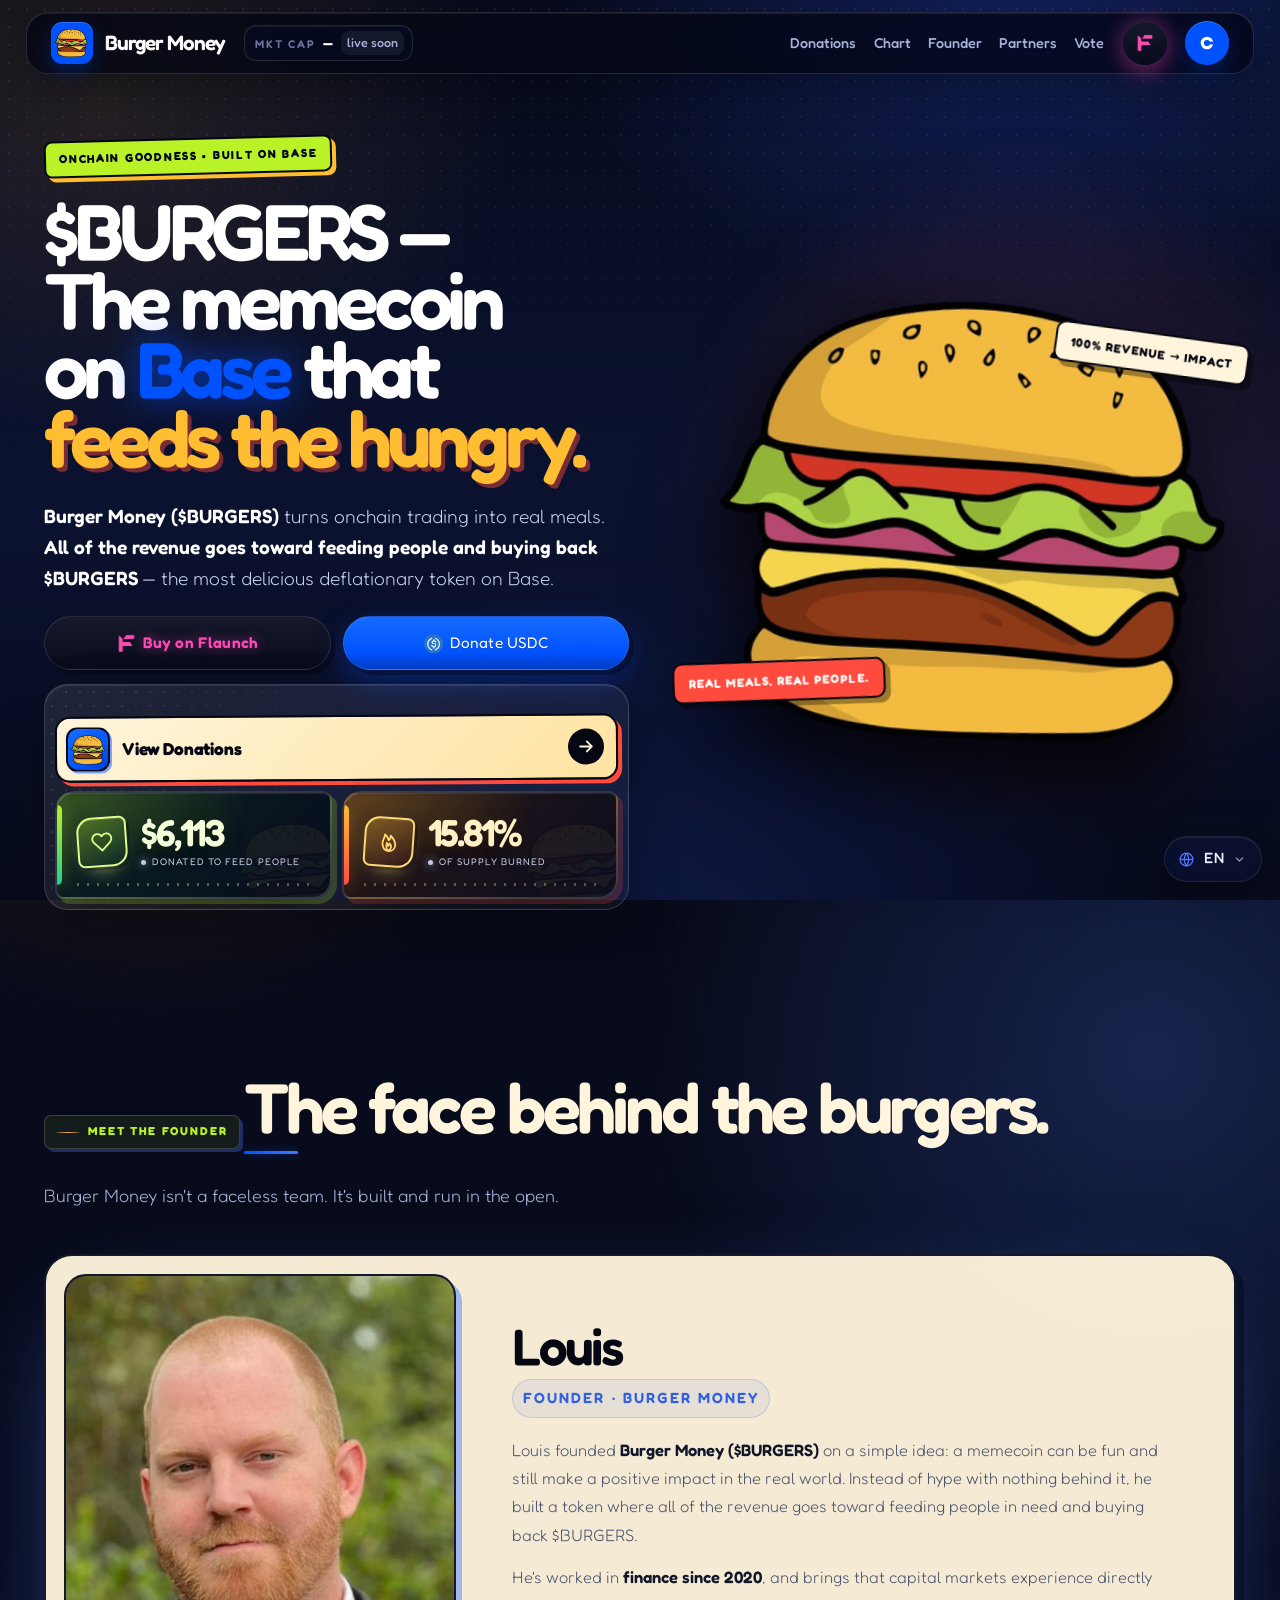
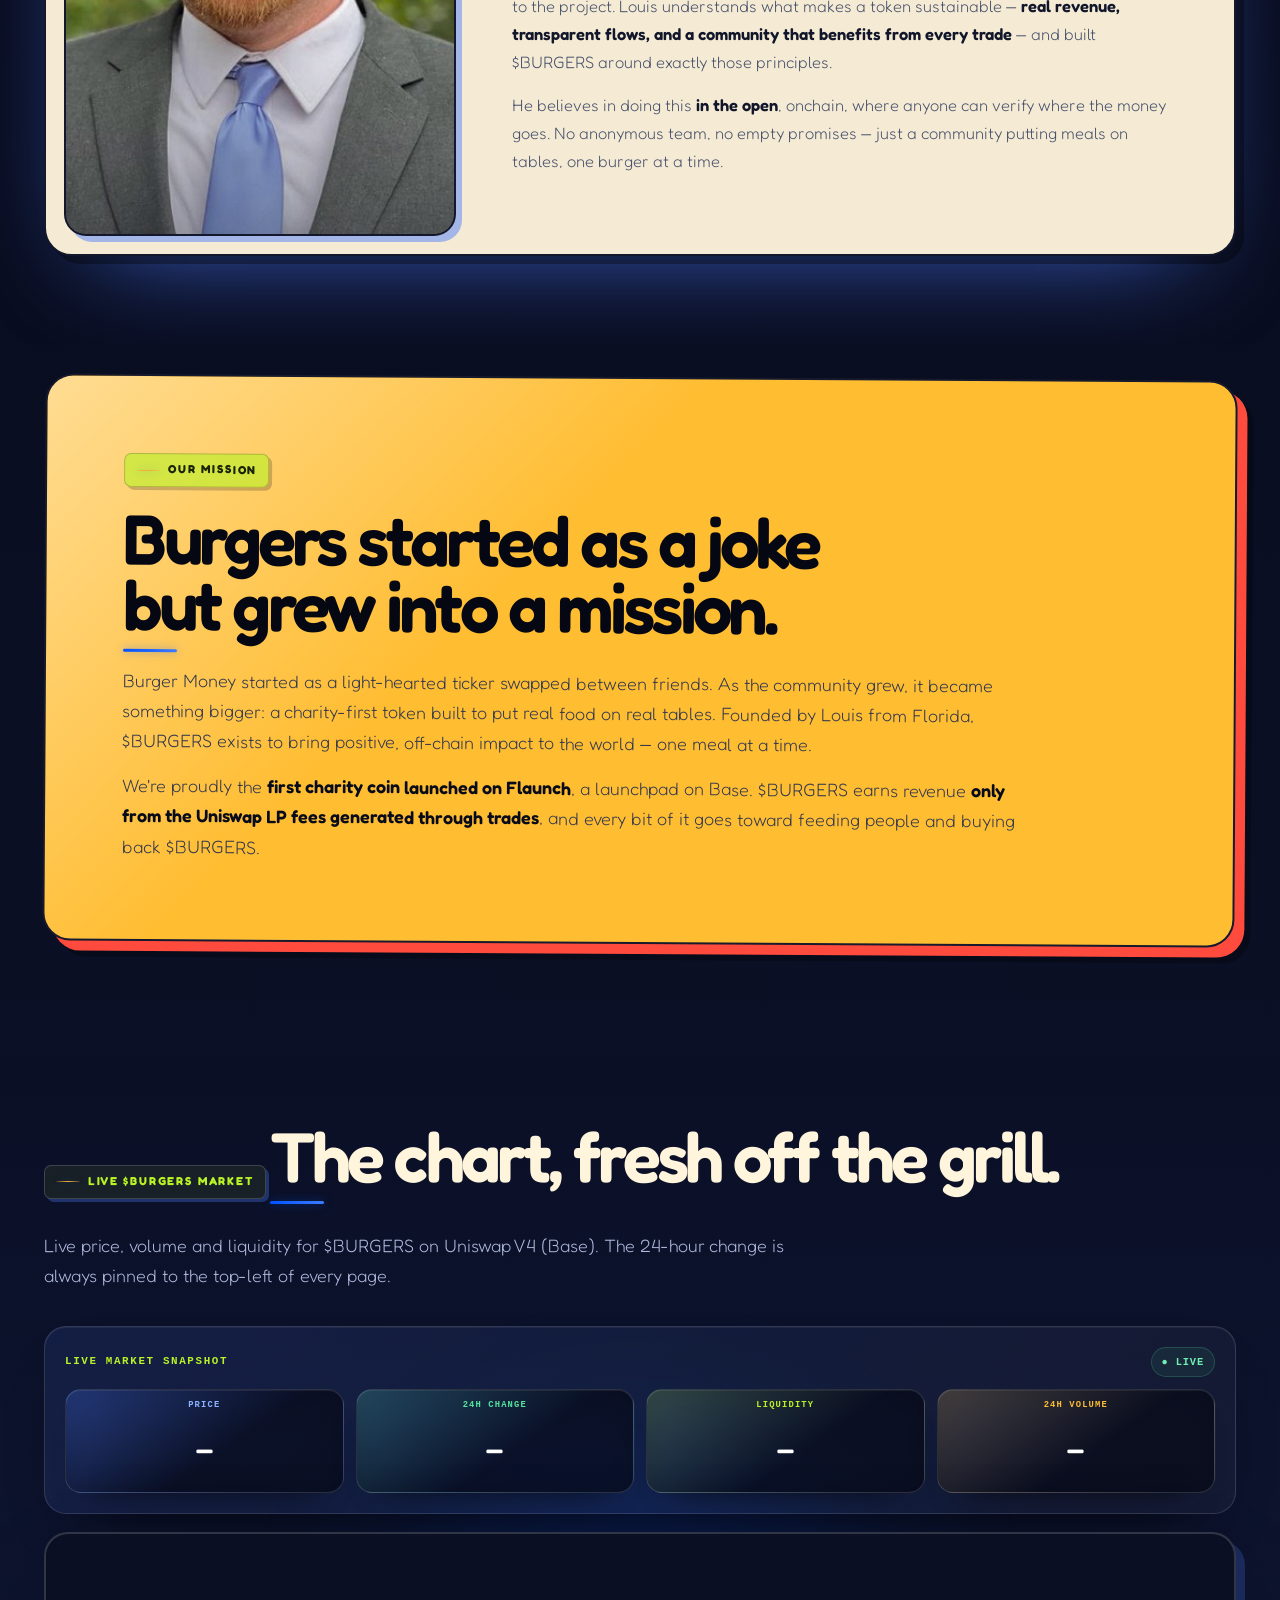
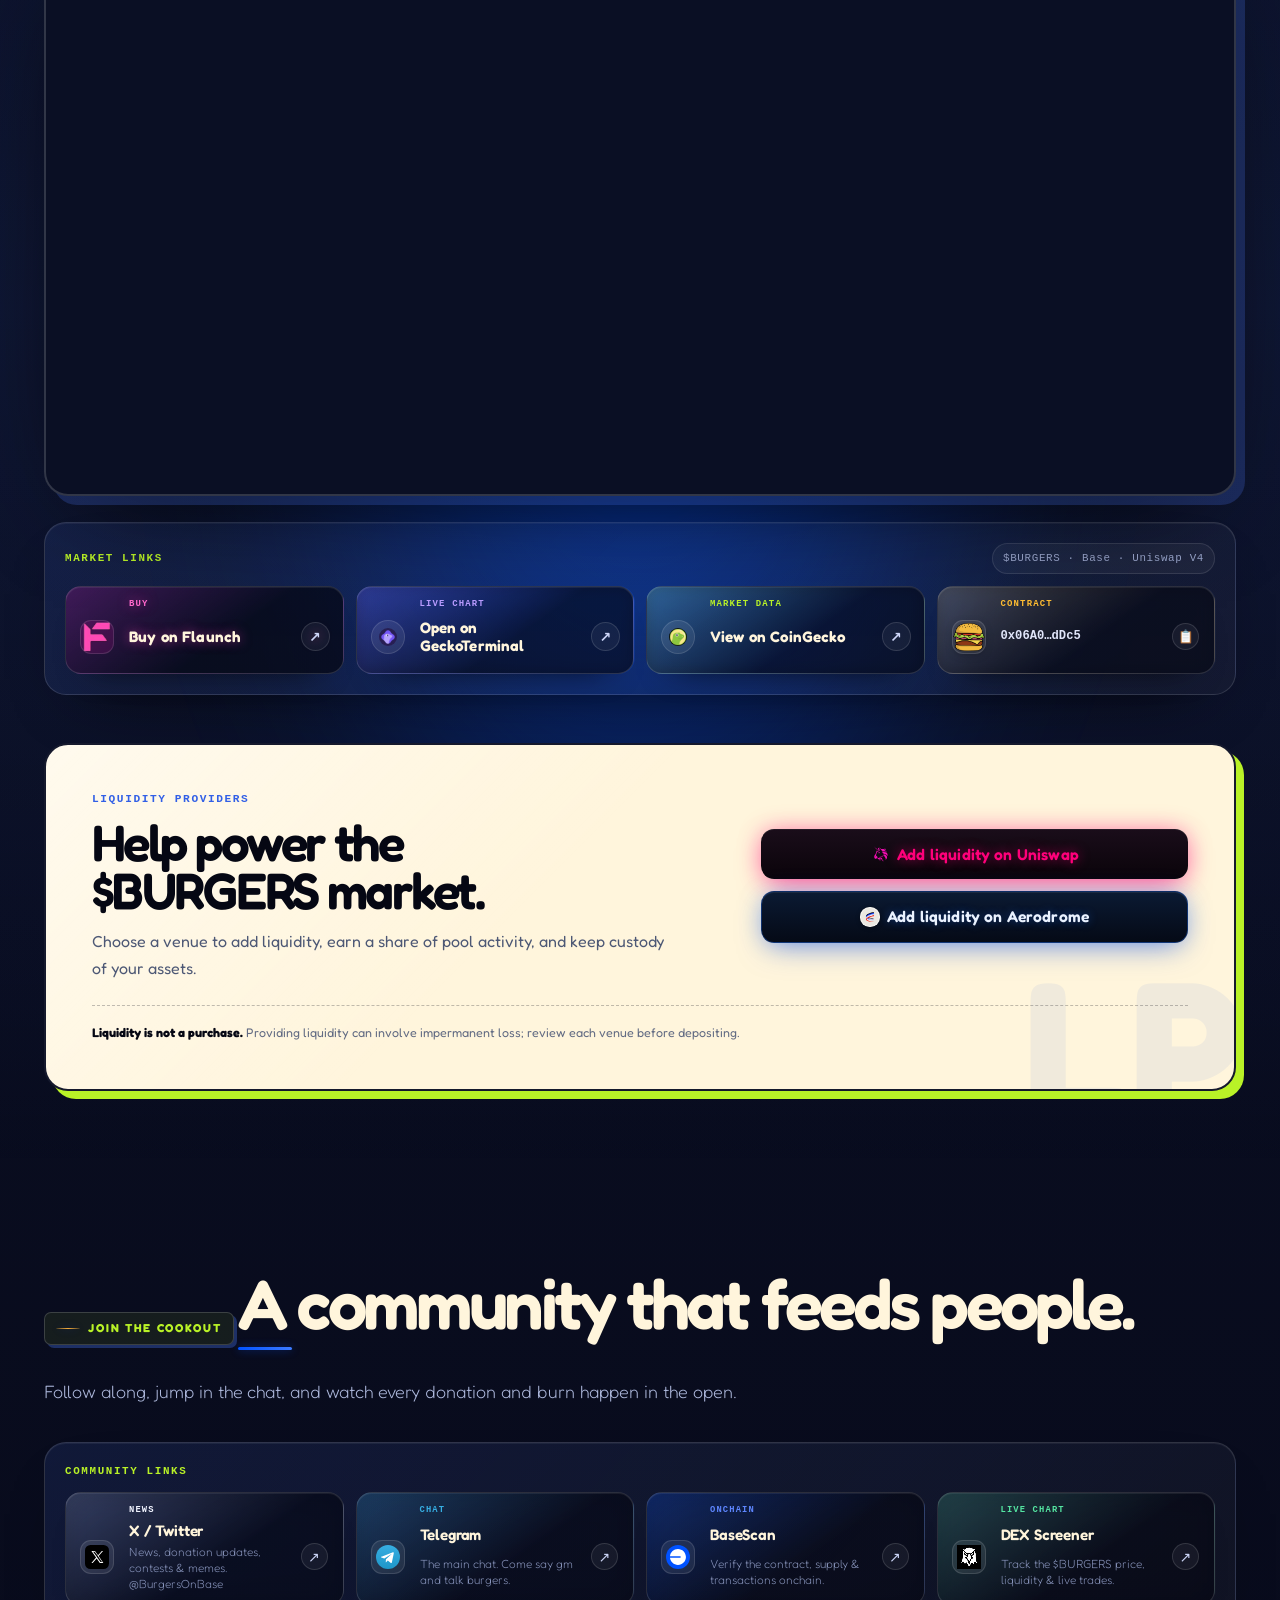
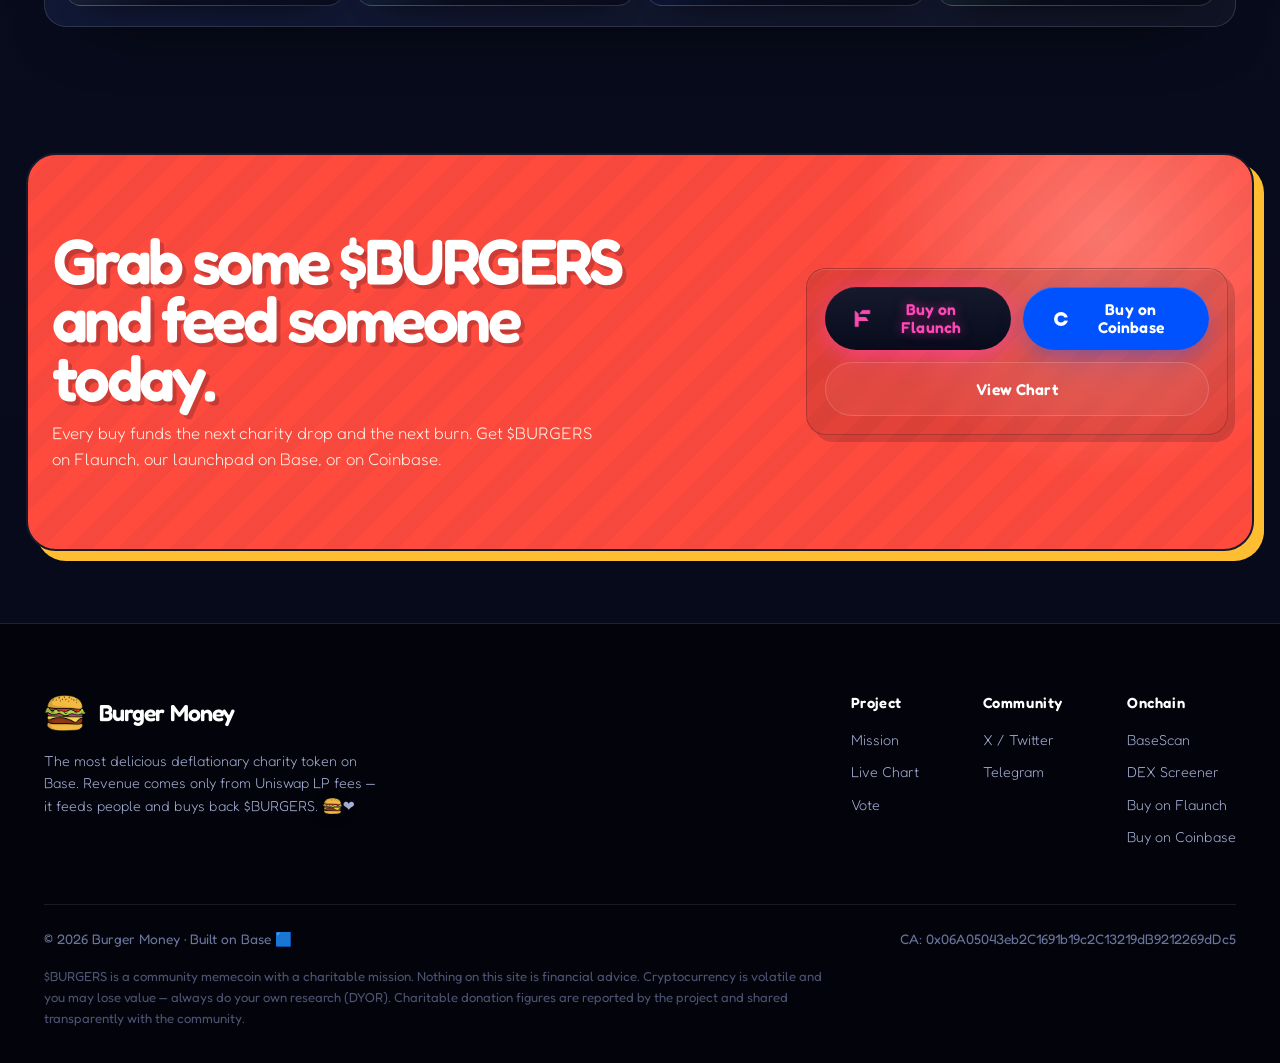
==== commit 2dfffba6: "Optimize site assets and simplify open ballot seats" ====
--- a/index.html
+++ b/index.html
@@ -301,14 +301,14 @@
   ]
 }
 </script>
-<link rel="icon" type="image/png" href="[data-uri]">
+<link rel="icon" type="image/png" href="site-favicon.png">
 <link rel="preconnect" href="https://fonts.googleapis.com">
 <link rel="preconnect" href="https://fonts.gstatic.com" crossorigin>
 <link href="https://fonts.googleapis.com/css2?family=Fredoka:wght@300;400;500;600;700&display=swap" rel="stylesheet">
 <style>
   :root{
-    --logo:url('[data-uri]');
-    --flaunch-logo:url('[data-uri]');
+    --logo:url('burger-logo.png');
+    --flaunch-logo:url('flaunch-logo.png');
     --bg:#070b1c;--bg-2:#0b1230;--bg-3:#0f1840;
     --blue:#2f54ff;--blue-soft:#4f74ff;--blue-glow:rgba(79,116,255,.5);
     --coinbase:#0052ff;--coinbase-soft:#3d7bff;--coinbase-glow:rgba(0,82,255,.45);
@@ -901,7 +901,7 @@
     <h2 class="sec-title" data-i18n="founder_title">The face behind the burgers.</h2>
     <p class="sec-sub" data-i18n="founder_sub">Burger Money isn't a faceless team. It's built and run in the open.</p>
     <div class="founder-wrap reveal">
-      <div class="founder-photo"><img src="[data-uri]" alt="Louis, founder of Burger Money"></div>
+      <div class="founder-photo"><img src="founder.jpg" alt="Louis, founder of Burger Money" width="520" height="520" loading="lazy" decoding="async"></div>
       <div class="founder-copy">
         <h3>Louis</h3>
         <span class="role" data-i18n="founder_role">Founder · Burger Money</span>
@@ -952,8 +952,8 @@
 
     <div class="chart-actions">
       <a class="btn btn-primary btn-flaunch btn-sm" href="https://flaunch.gg/base/coins/0x06a05043eb2c1691b19c2c13219db9212269ddc5" data-action="buy" data-platform="flaunch" target="_blank" rel="noopener"><i class="flaunch-logo btn-logo" aria-hidden="true"></i>Buy on Flaunch</a>
-      <a class="btn btn-ghost btn-sm" href="https://www.geckoterminal.com/base/pools/0xee99d2ccc718c58087ad2a5da6143e0aad073c5301cc8f51df186a53dcb6e439" data-action="view-chart" data-platform="geckoterminal" target="_blank" rel="noopener"><img class="btn-logo" src="[data-uri]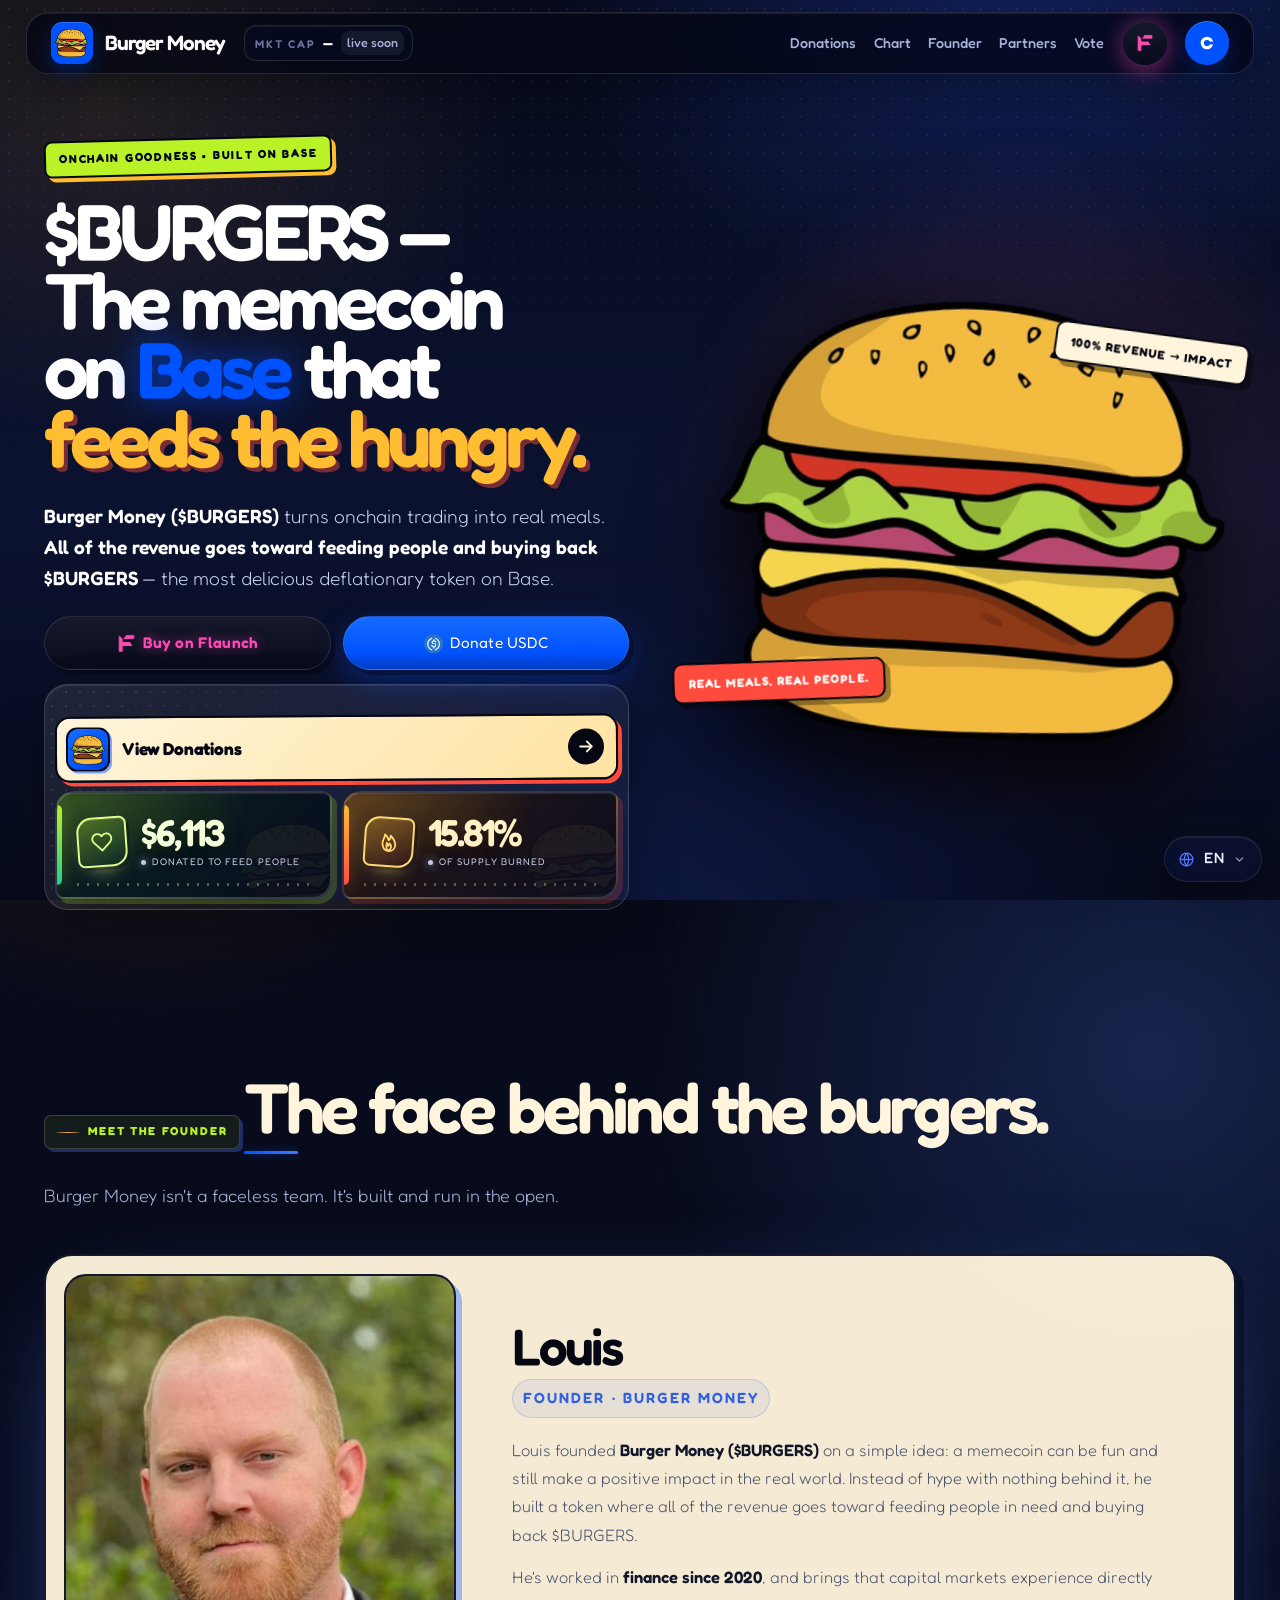
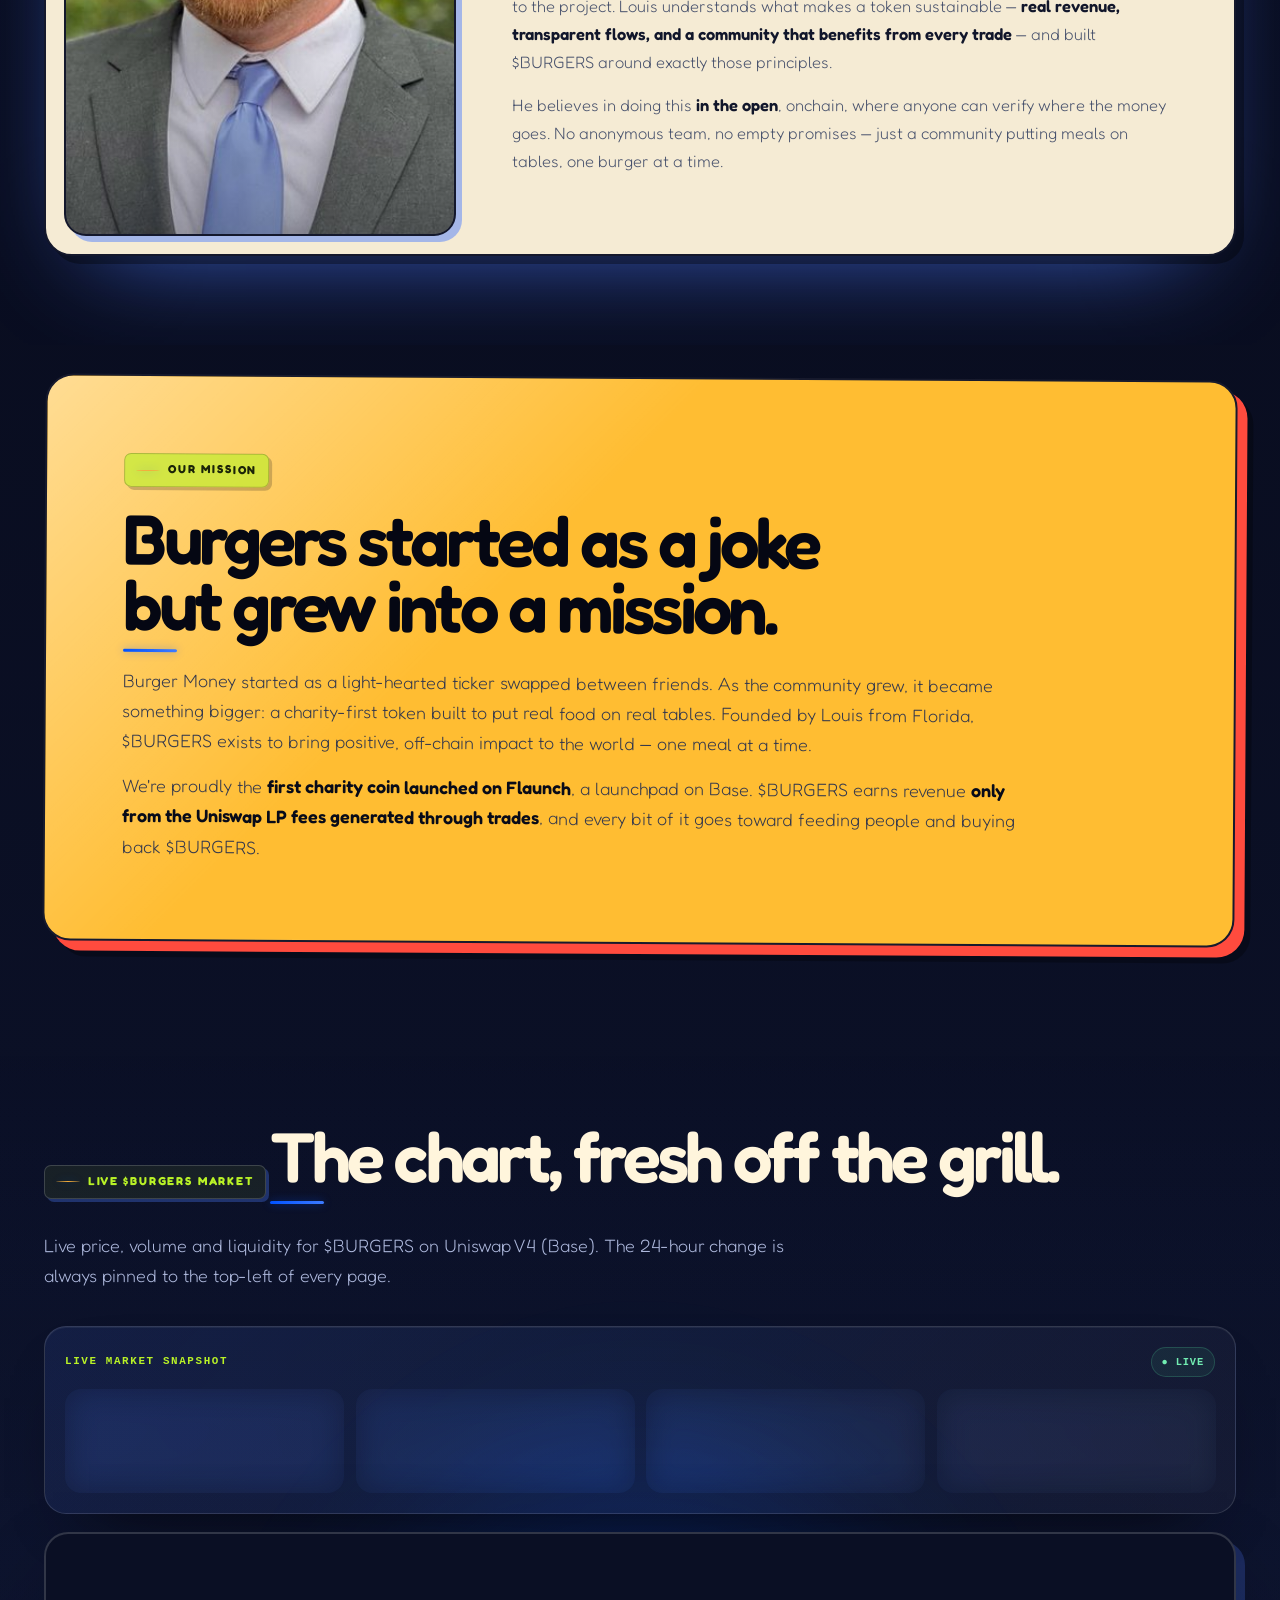
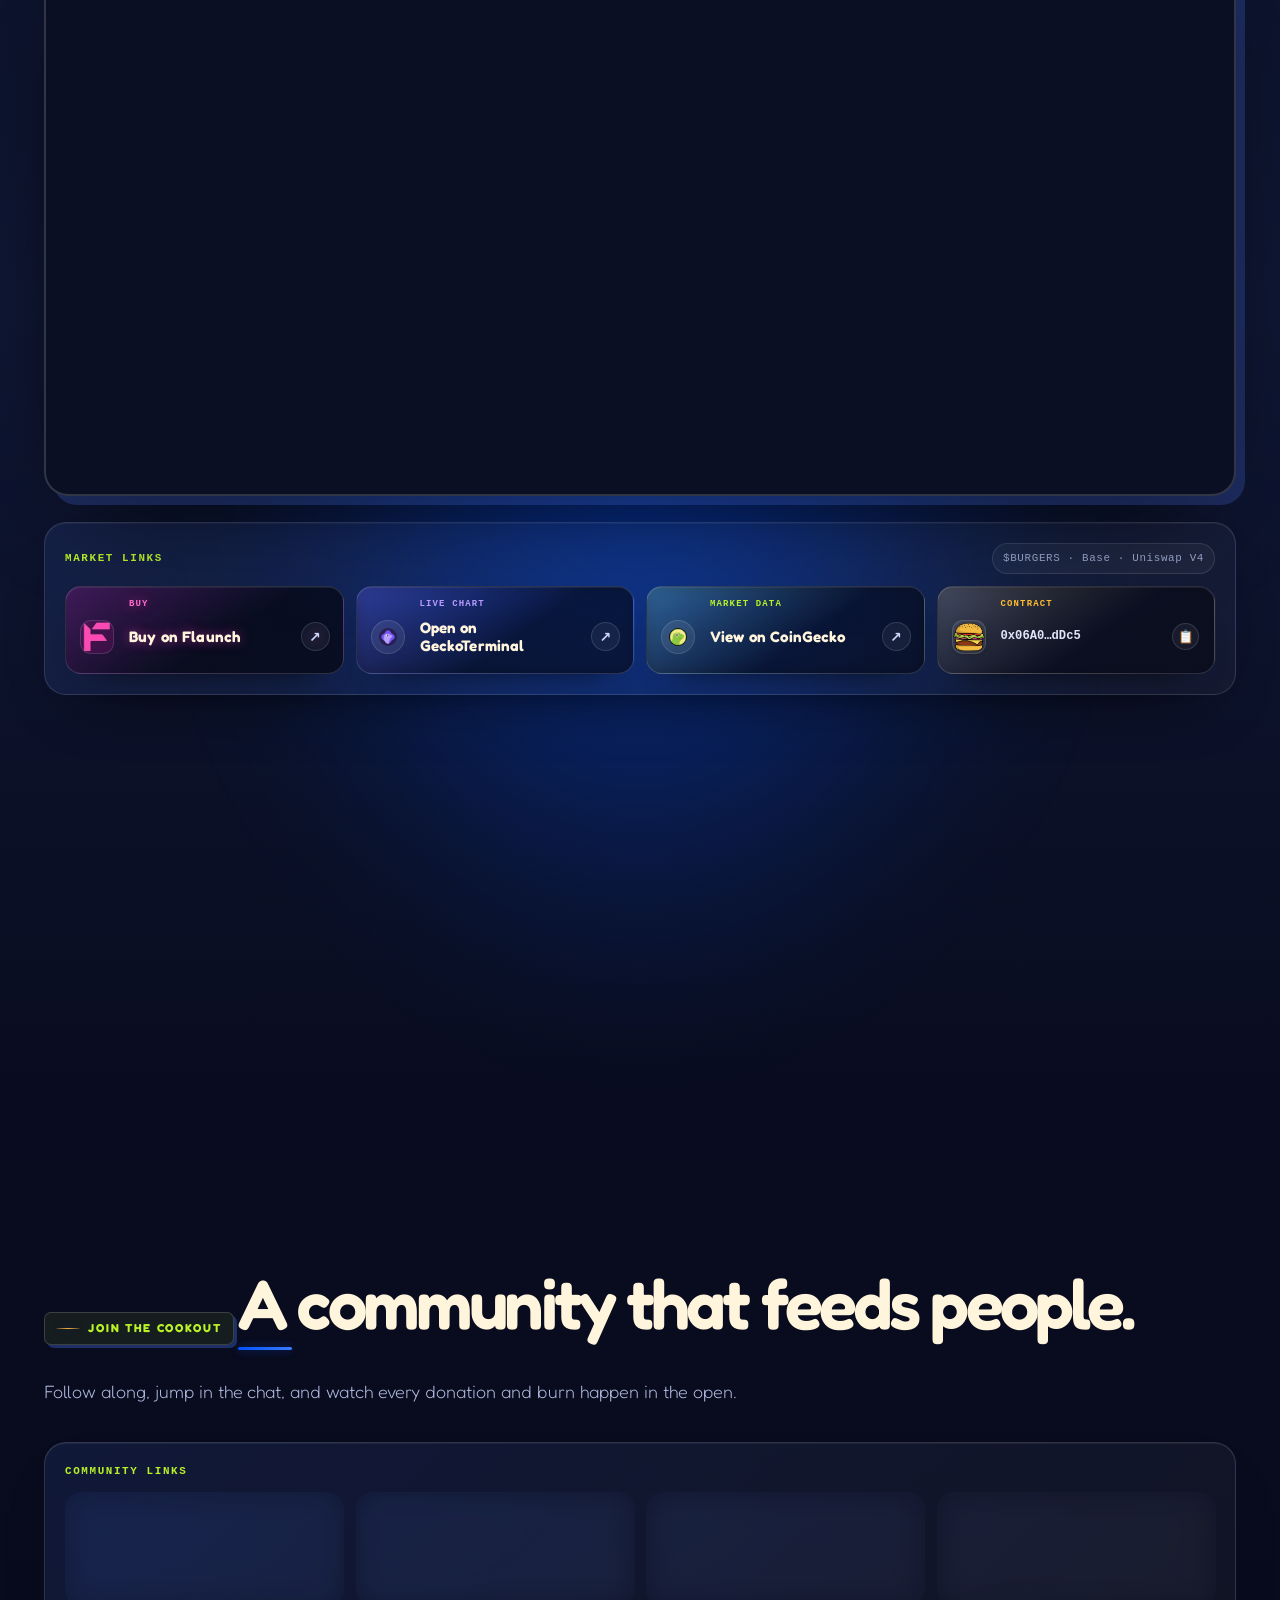
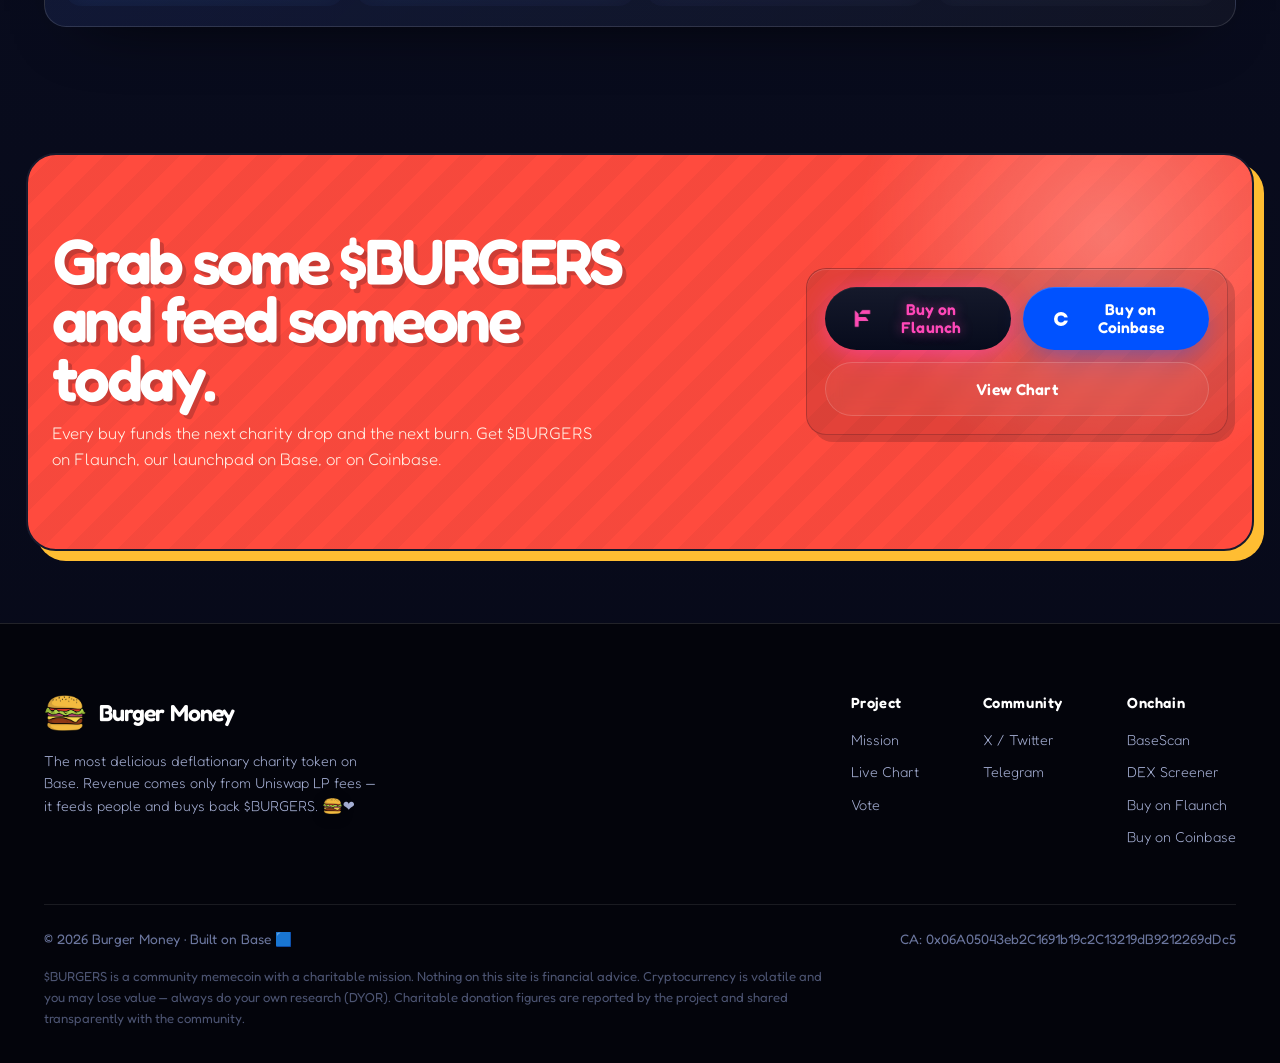
==== commit bdcd3355: "Use filter-safe site data route" ====
--- a/index.html
+++ b/index.html
@@ -820,7 +820,7 @@
     "geckoterminal": "https://www.geckoterminal.com/base/pools/0xee99d2ccc718c58087ad2a5da6143e0aad073c5301cc8f51df186a53dcb6e439"
   },
   "liveData": {
-    "priceApi": "https://api.dexscreener.com/latest/dex/tokens/0x06A05043eb2C1691b19c2C13219dB9212269dDc5",
+    "priceApi": "https://www.burgermoney.org/api/site-data",
     "burnRpc": "balanceOf(deadAddress) on contract via any Base RPC (e.g. https://mainnet.base.org)"
   }
 }
@@ -1118,7 +1118,7 @@
 async function loadPrice(){
   const tkChange=document.getElementById('tkChange');
   try{
-    const res=await fetchWithTimeout("https://api.dexscreener.com/latest/dex/tokens/"+CA);
+    const res=await fetchWithTimeout("/api/site-data");
     const data=await res.json();
     if(!data.pairs||!data.pairs.length)throw 0;
     let pool=data.pairs;
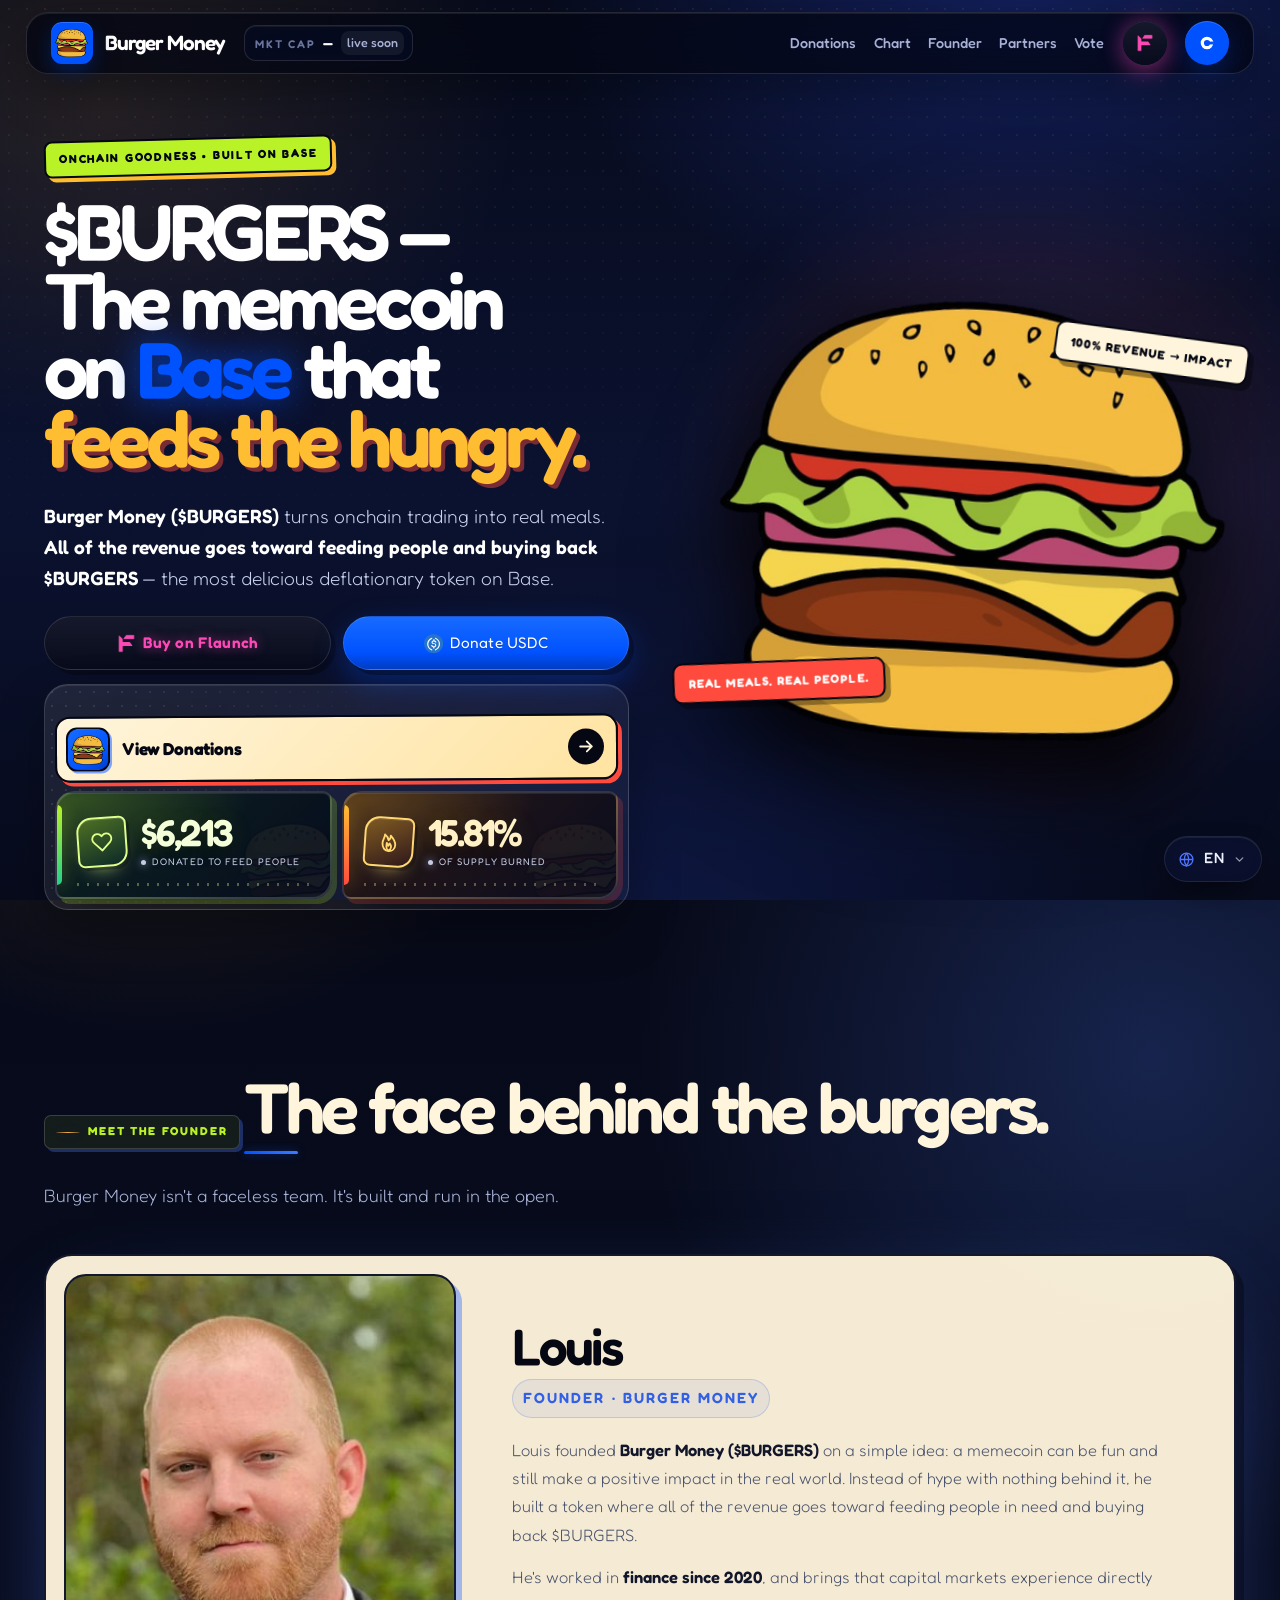
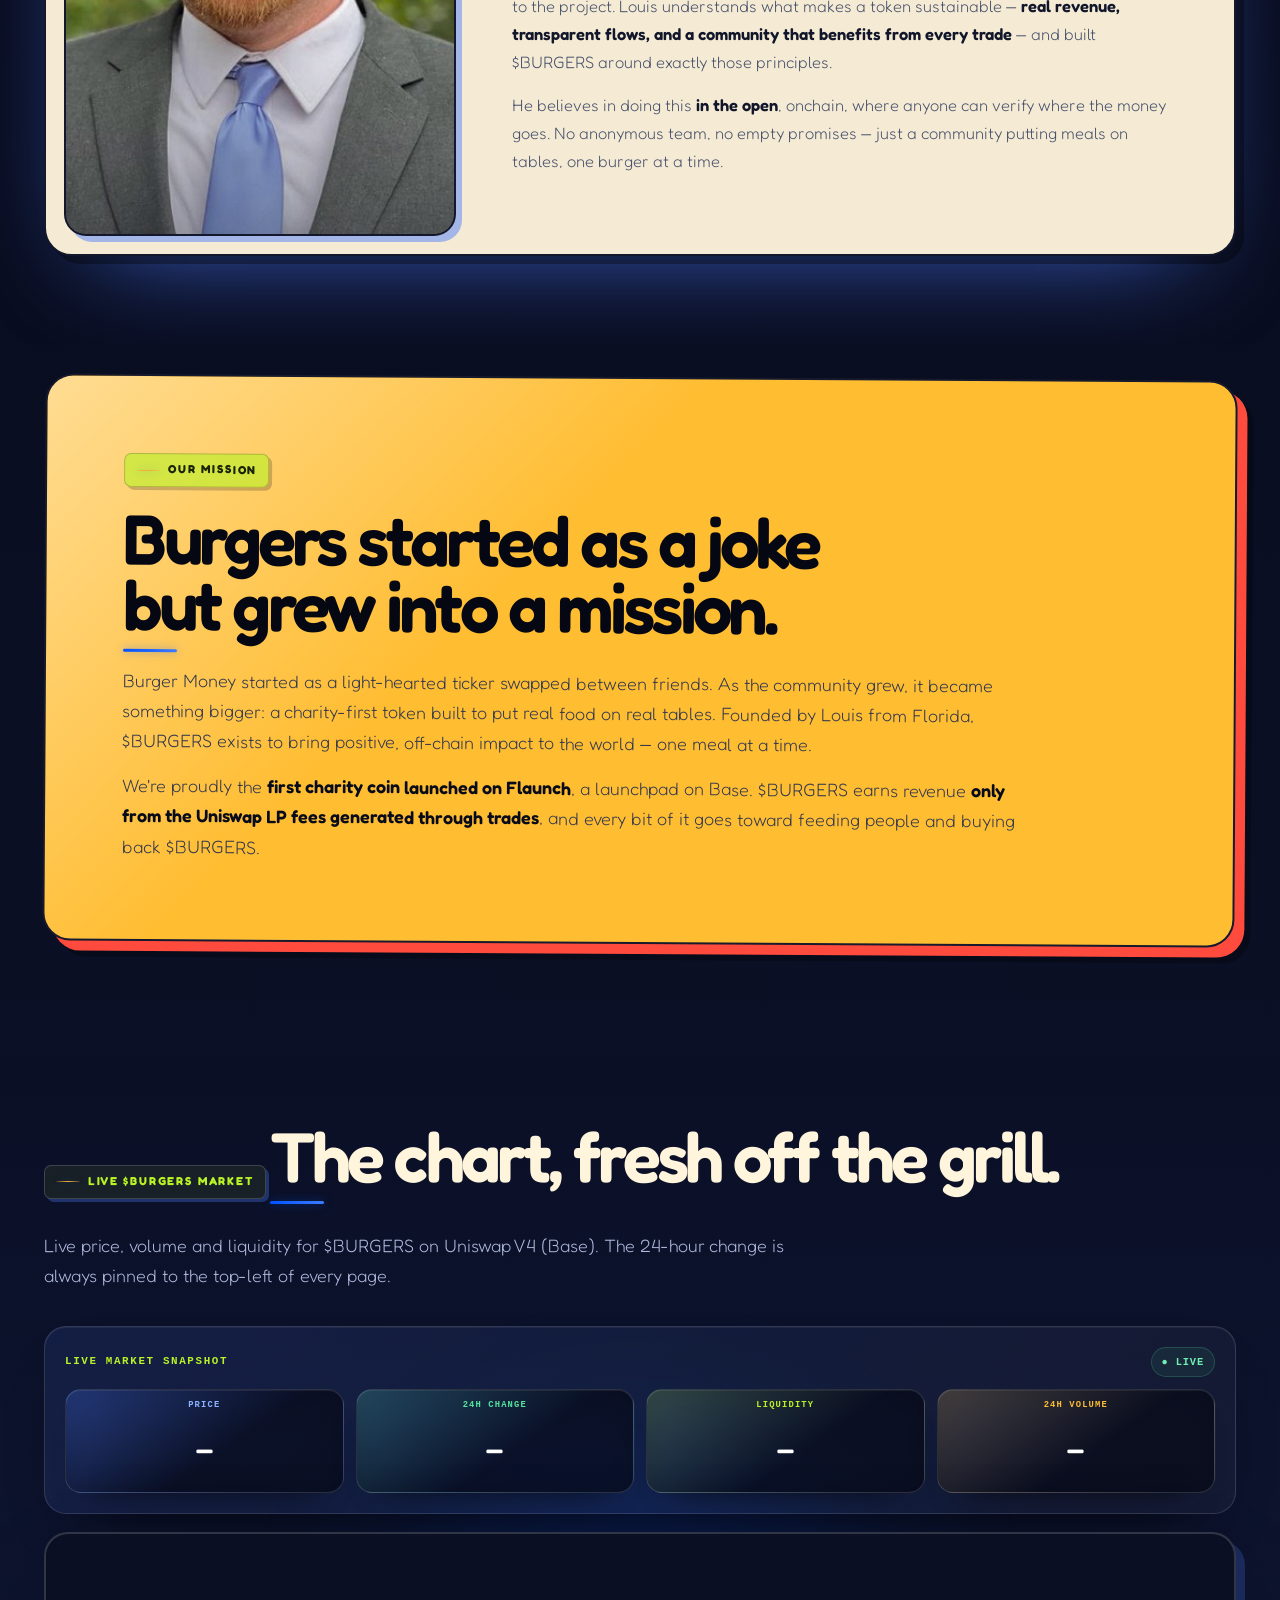
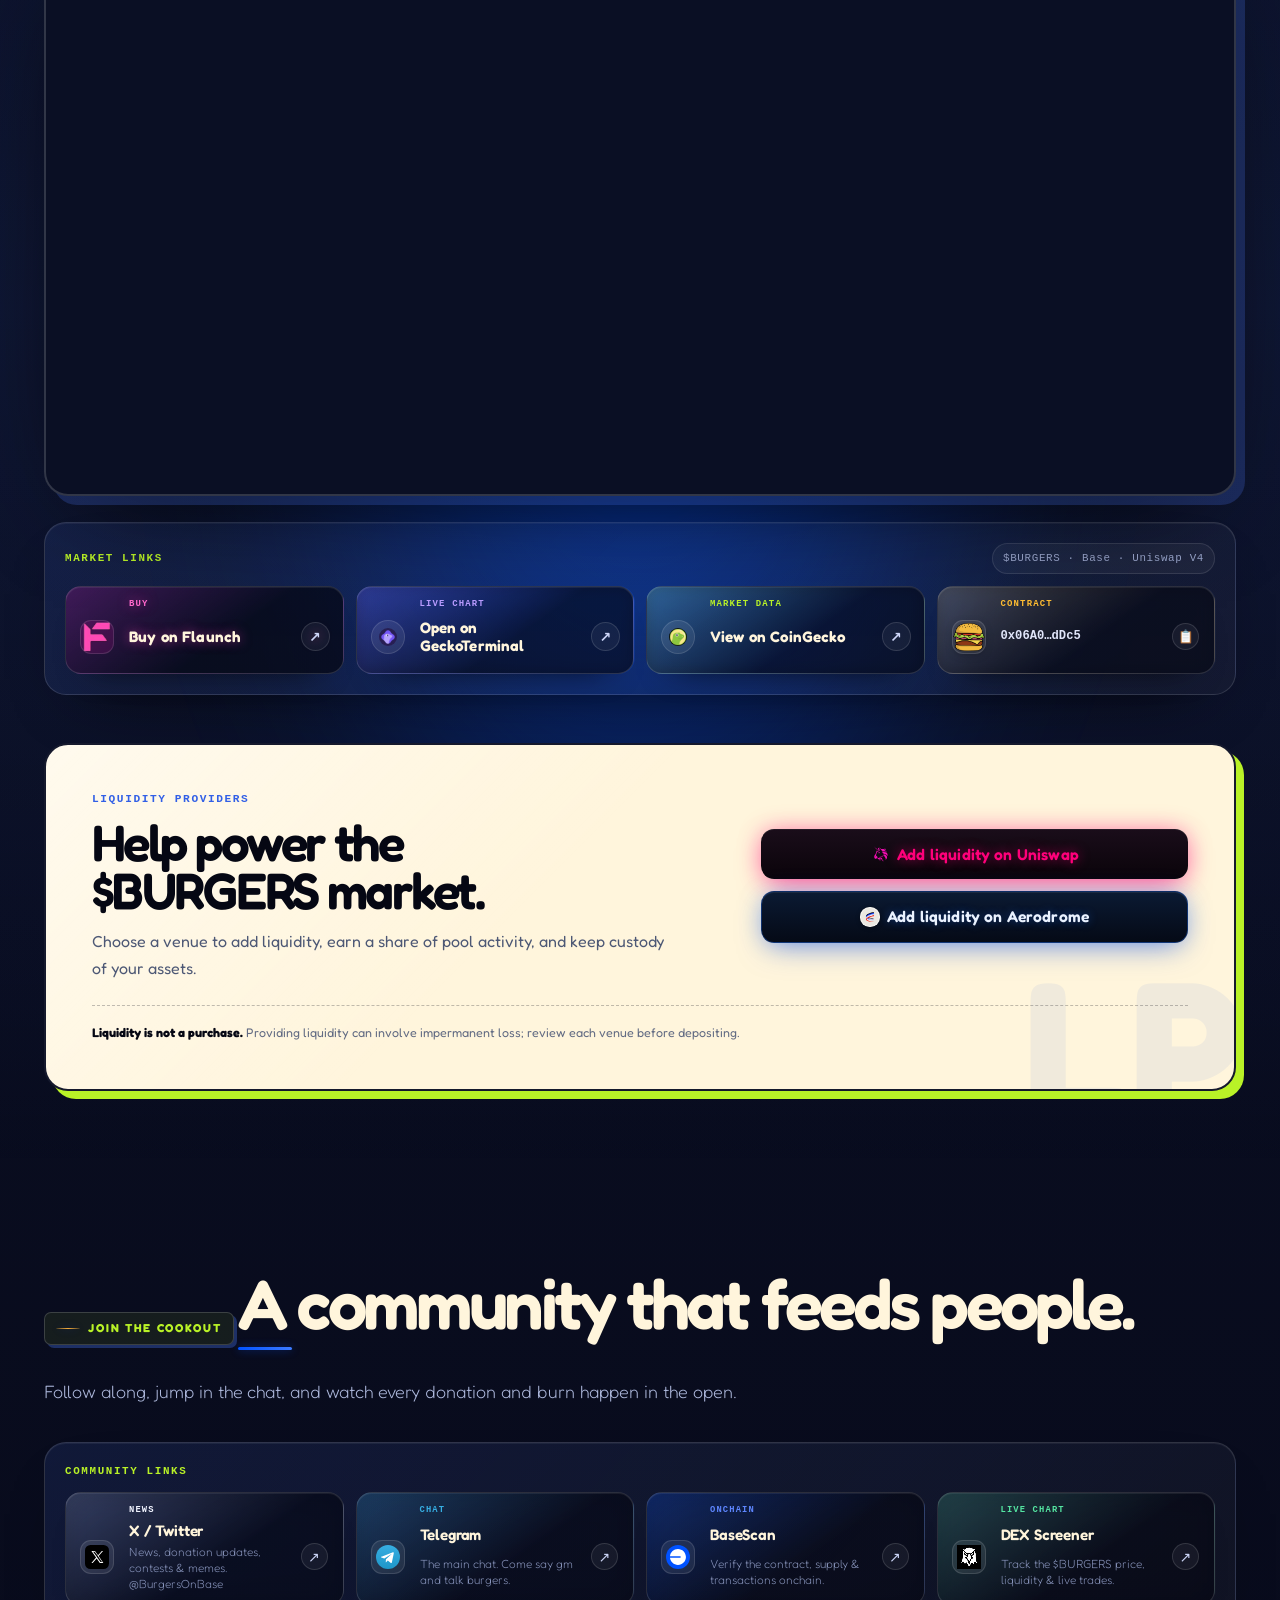
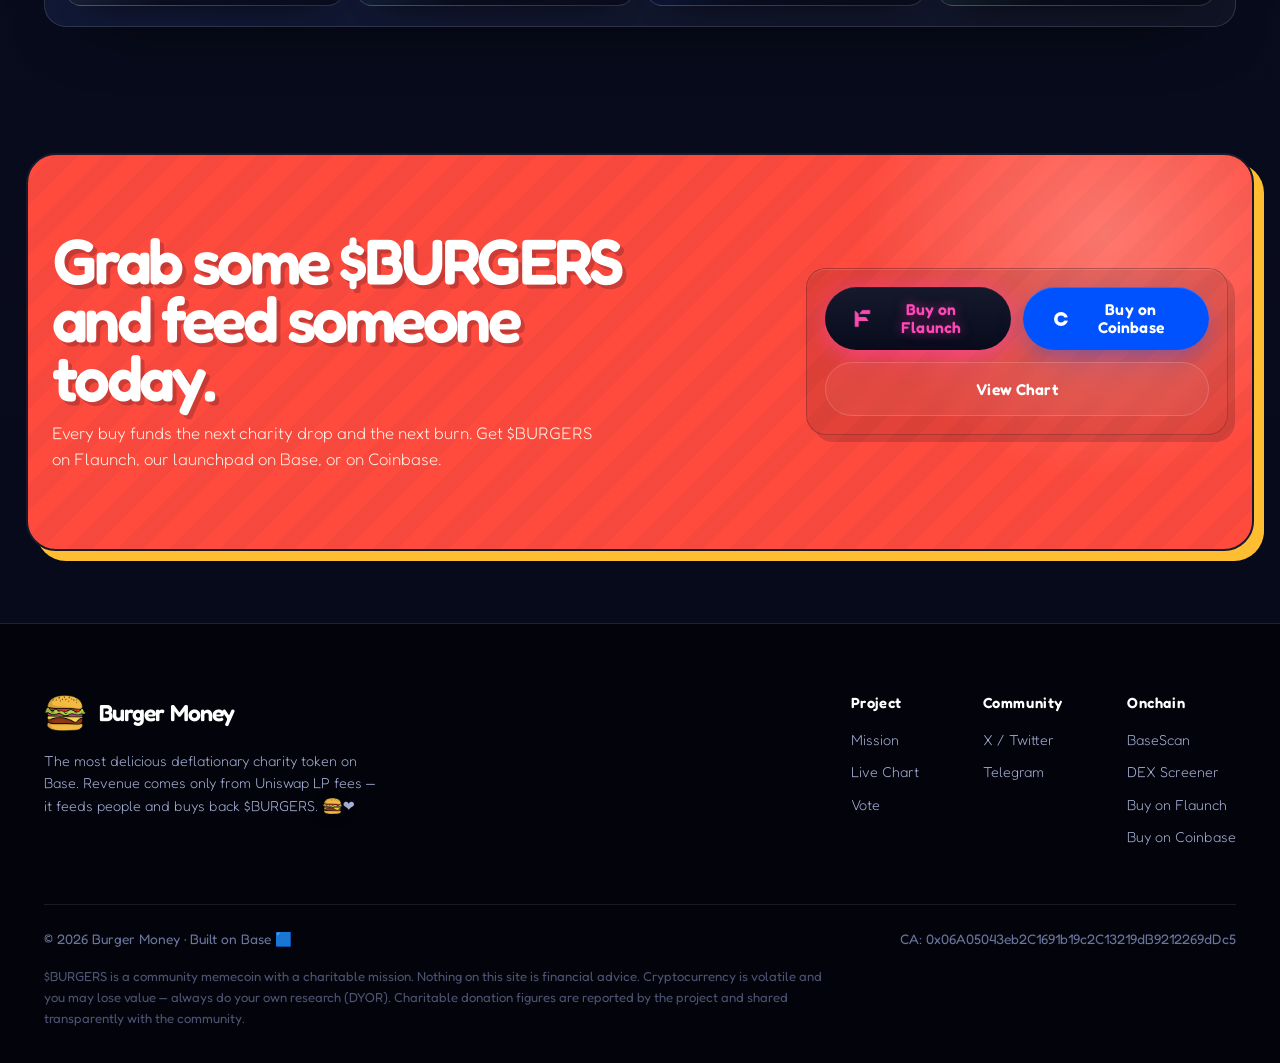
==== commit c859eed7: "Add verified Crypto for Her donation" ====
--- a/index.html
+++ b/index.html
@@ -878,7 +878,7 @@
         <div class="trust-row impact-metrics" aria-label="Burger Money impact to date">
           <div class="ti ti-donated">
             <span class="ti-icon" aria-hidden="true"><svg viewBox="0 0 24 24" width="22" height="22" fill="none" stroke="currentColor" stroke-width="2" stroke-linecap="round" stroke-linejoin="round"><path d="M20.84 4.61a5.5 5.5 0 0 0-7.78 0L12 5.67l-1.06-1.06a5.5 5.5 0 0 0-7.78 7.78l1.06 1.06L12 21.23l7.78-7.78 1.06-1.06a5.5 5.5 0 0 0 0-7.78z"/></svg></span>
-            <span class="ti-copy"><span class="n" id="heroDonated">$6,113</span><span class="l" data-i18n="trust_donated">Donated to feed people</span></span>
+            <span class="ti-copy"><span class="n" id="heroDonated">$6,213</span><span class="l" data-i18n="trust_donated">Donated to feed people</span></span>
           </div>
           <div class="ti ti-burned">
             <span class="ti-icon" aria-hidden="true"><svg viewBox="0 0 24 24" width="22" height="22" fill="none" stroke="currentColor" stroke-width="2" stroke-linecap="round" stroke-linejoin="round"><path d="M12 22c4.2 0 7-3.1 7-7.1 0-3.2-1.8-6.2-5.5-9.9.2 2.5-.7 4.1-2 5.2-.5-2.6-2.1-4.7-4.3-6.2.2 3.5-2.2 5.2-2.2 9.6C5 18.4 7.9 22 12 22Z"/><path d="M9.5 17.2c0 2 1 3.4 2.6 4.5 1.6-1.2 2.5-2.6 2.5-4.4 0-1.3-.6-2.5-1.8-3.8-.1 1.3-.7 2.1-1.3 2.7-.3-1.2-.9-2.2-1.8-3-.1 1.5-.2 2.5-.2 4Z"/></svg></span>
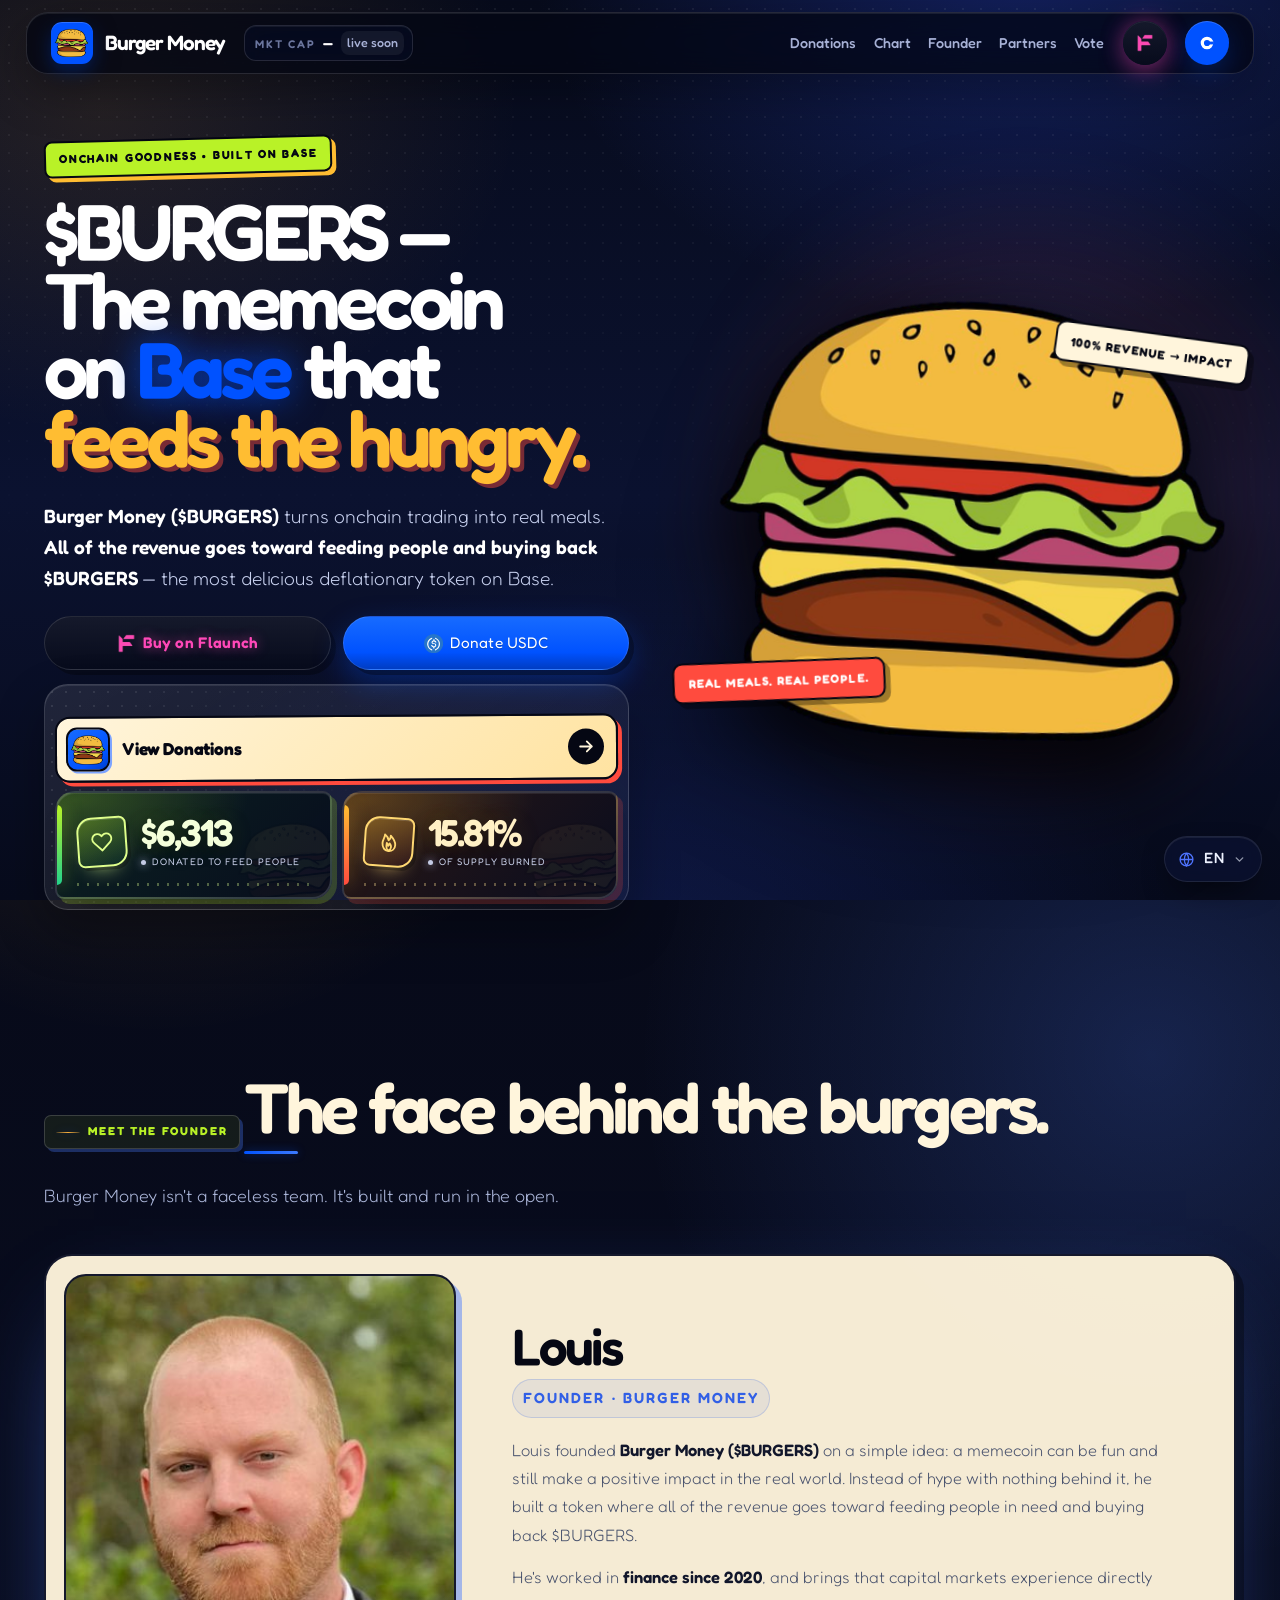
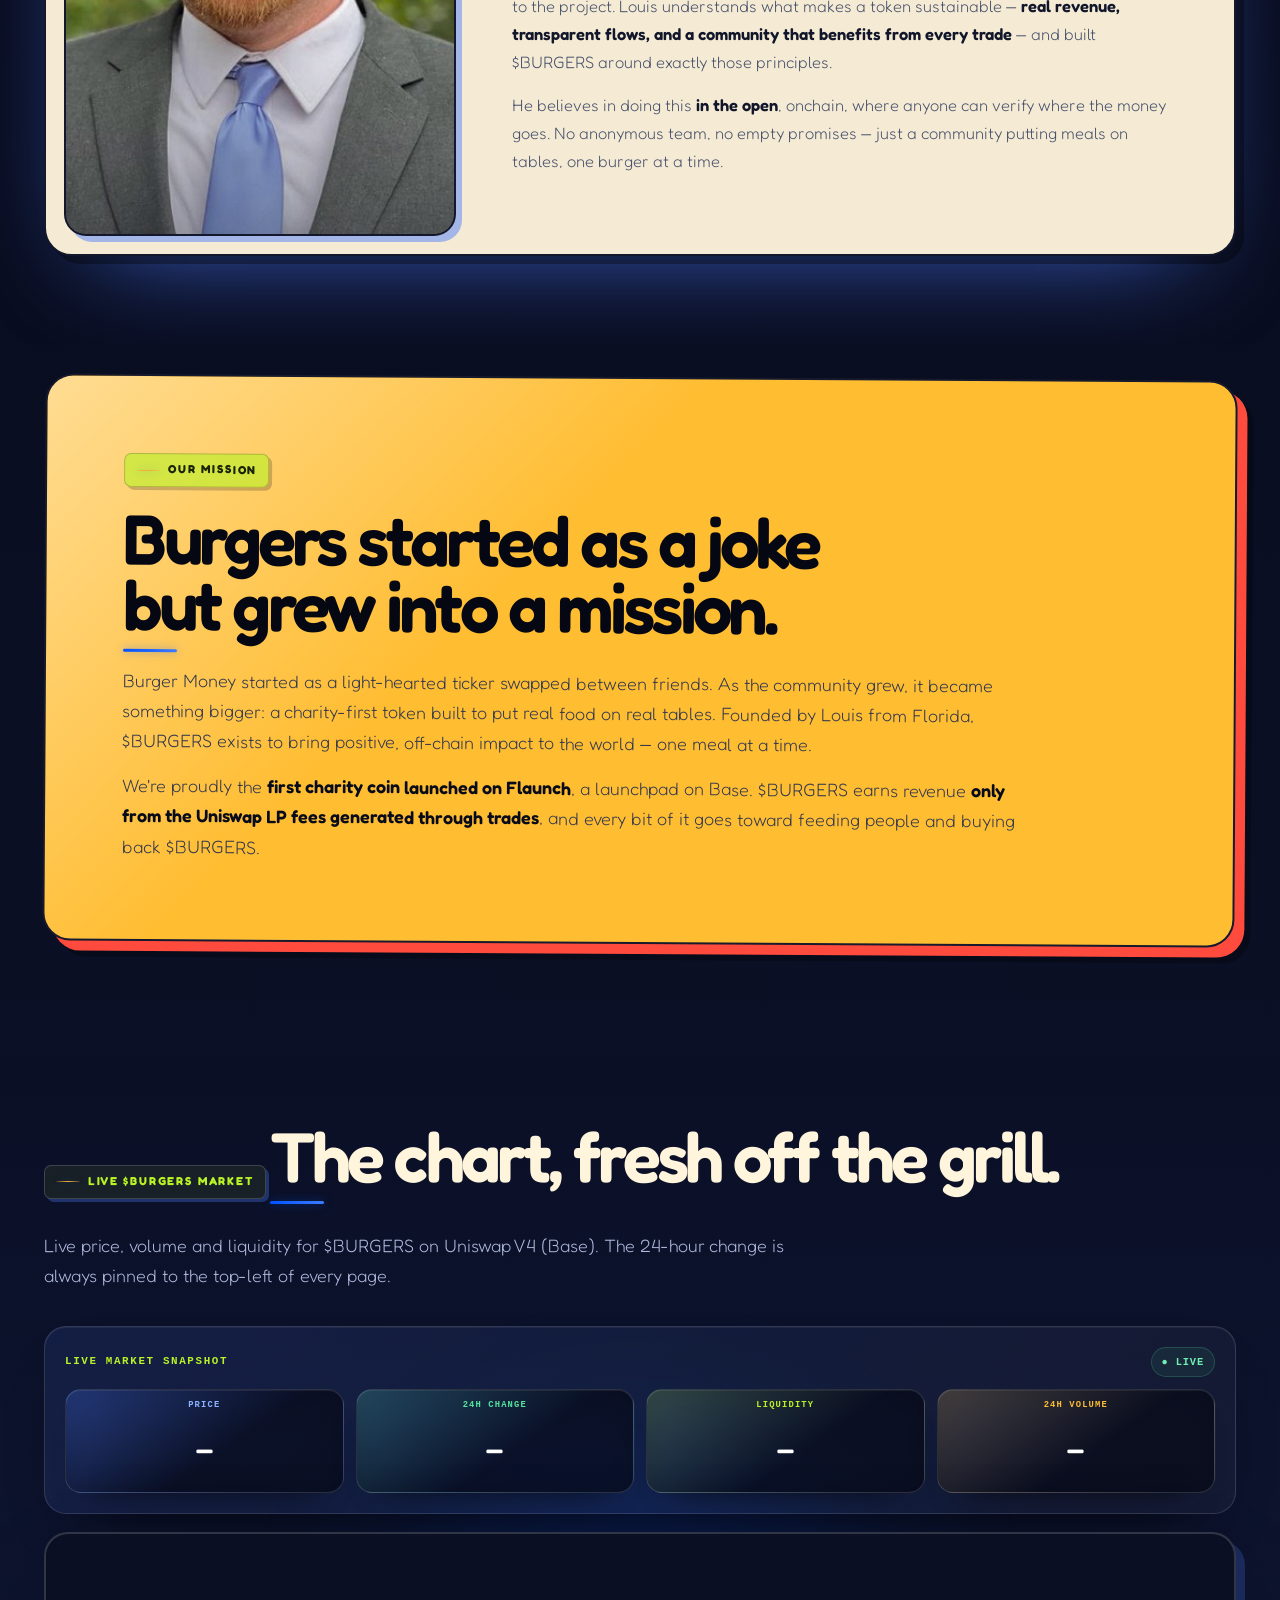
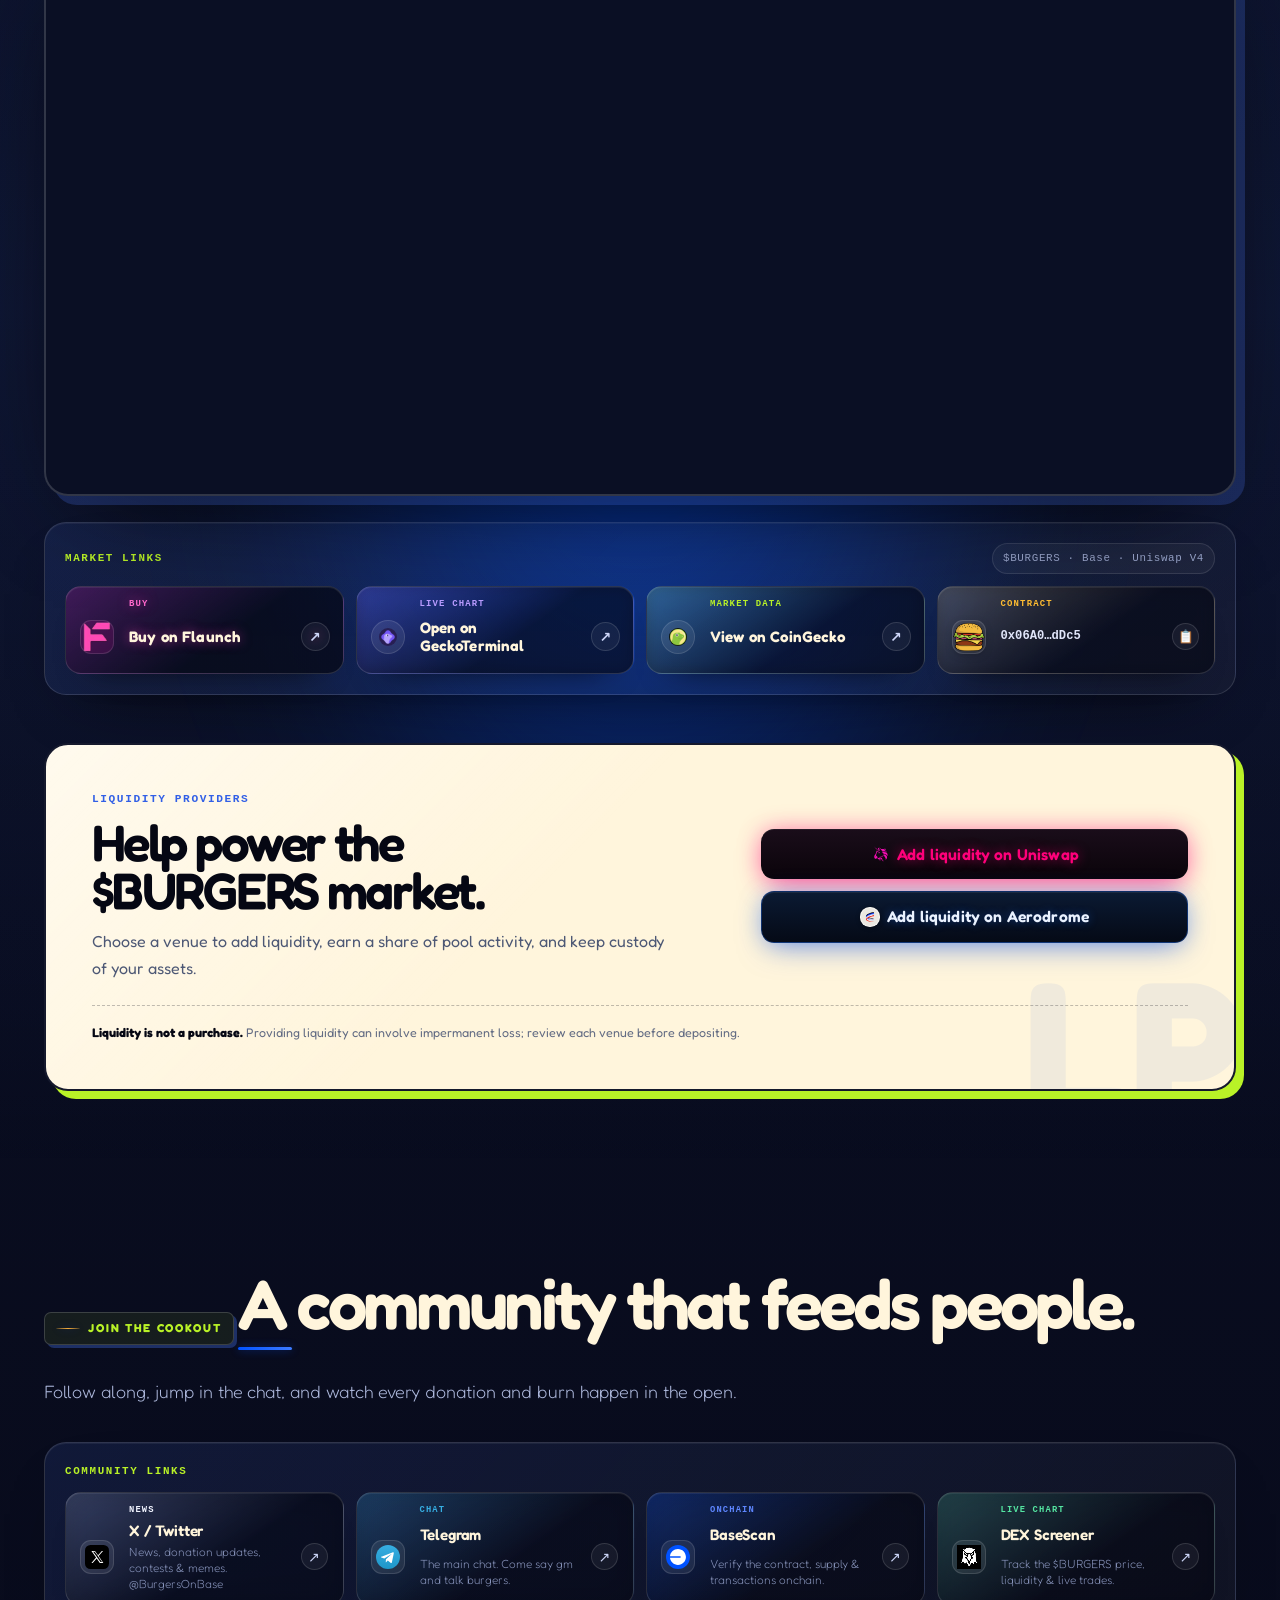
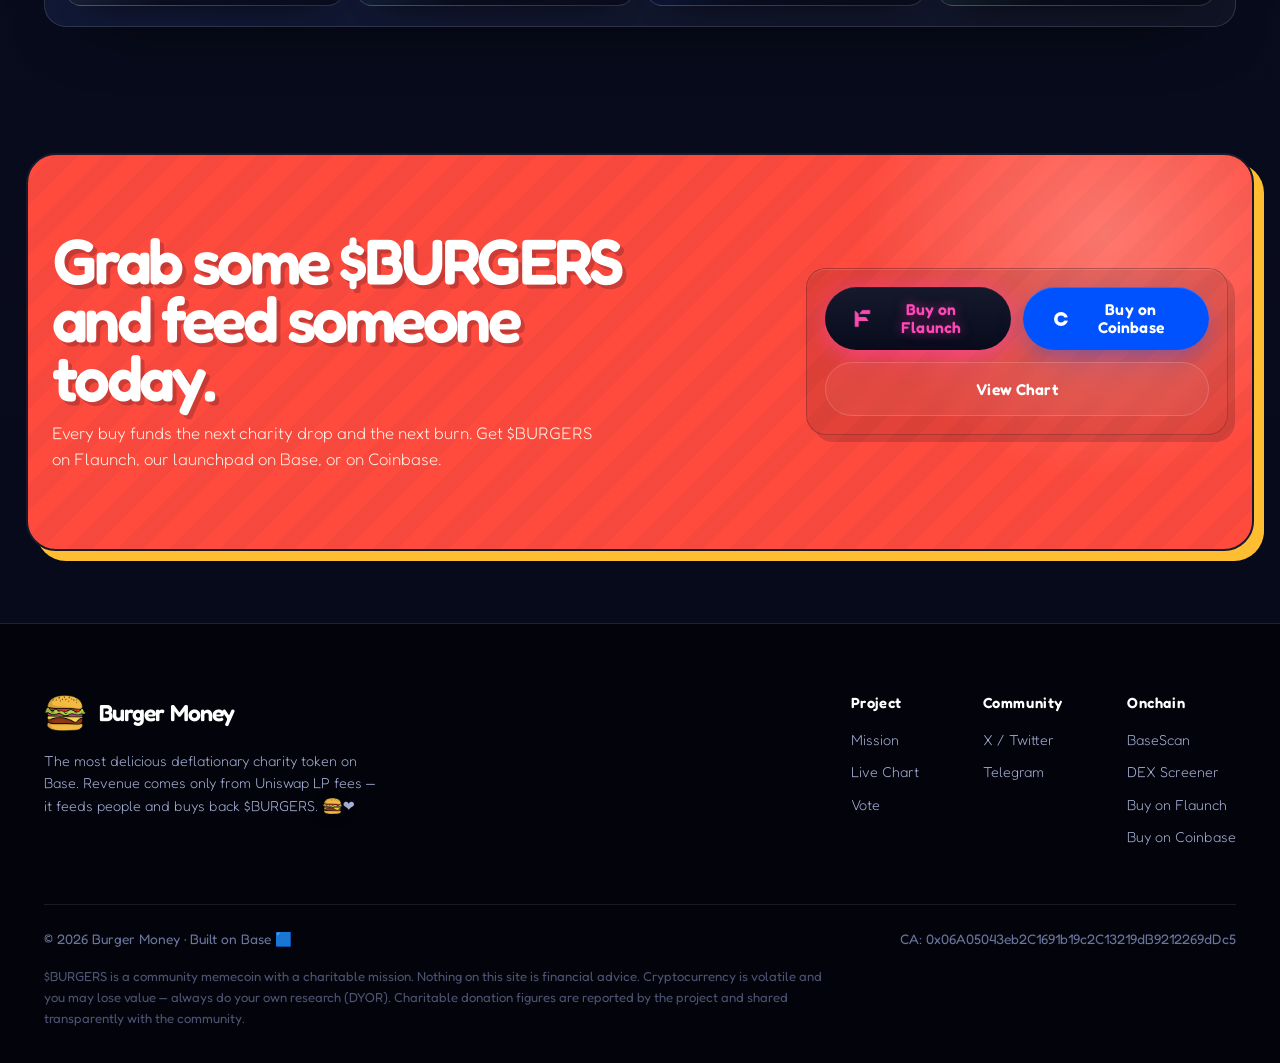
==== commit ac6f0d0e: "Add Feed the Children donation and sort totals" ====
--- a/index.html
+++ b/index.html
@@ -878,7 +878,7 @@
         <div class="trust-row impact-metrics" aria-label="Burger Money impact to date">
           <div class="ti ti-donated">
             <span class="ti-icon" aria-hidden="true"><svg viewBox="0 0 24 24" width="22" height="22" fill="none" stroke="currentColor" stroke-width="2" stroke-linecap="round" stroke-linejoin="round"><path d="M20.84 4.61a5.5 5.5 0 0 0-7.78 0L12 5.67l-1.06-1.06a5.5 5.5 0 0 0-7.78 7.78l1.06 1.06L12 21.23l7.78-7.78 1.06-1.06a5.5 5.5 0 0 0 0-7.78z"/></svg></span>
-            <span class="ti-copy"><span class="n" id="heroDonated">$6,213</span><span class="l" data-i18n="trust_donated">Donated to feed people</span></span>
+            <span class="ti-copy"><span class="n" id="heroDonated">$6,313</span><span class="l" data-i18n="trust_donated">Donated to feed people</span></span>
           </div>
           <div class="ti ti-burned">
             <span class="ti-icon" aria-hidden="true"><svg viewBox="0 0 24 24" width="22" height="22" fill="none" stroke="currentColor" stroke-width="2" stroke-linecap="round" stroke-linejoin="round"><path d="M12 22c4.2 0 7-3.1 7-7.1 0-3.2-1.8-6.2-5.5-9.9.2 2.5-.7 4.1-2 5.2-.5-2.6-2.1-4.7-4.3-6.2.2 3.5-2.2 5.2-2.2 9.6C5 18.4 7.9 22 12 22Z"/><path d="M9.5 17.2c0 2 1 3.4 2.6 4.5 1.6-1.2 2.5-2.6 2.5-4.4 0-1.3-.6-2.5-1.8-3.8-.1 1.3-.7 2.1-1.3 2.7-.3-1.2-.9-2.2-1.8-3-.1 1.5-.2 2.5-.2 4Z"/></svg></span>
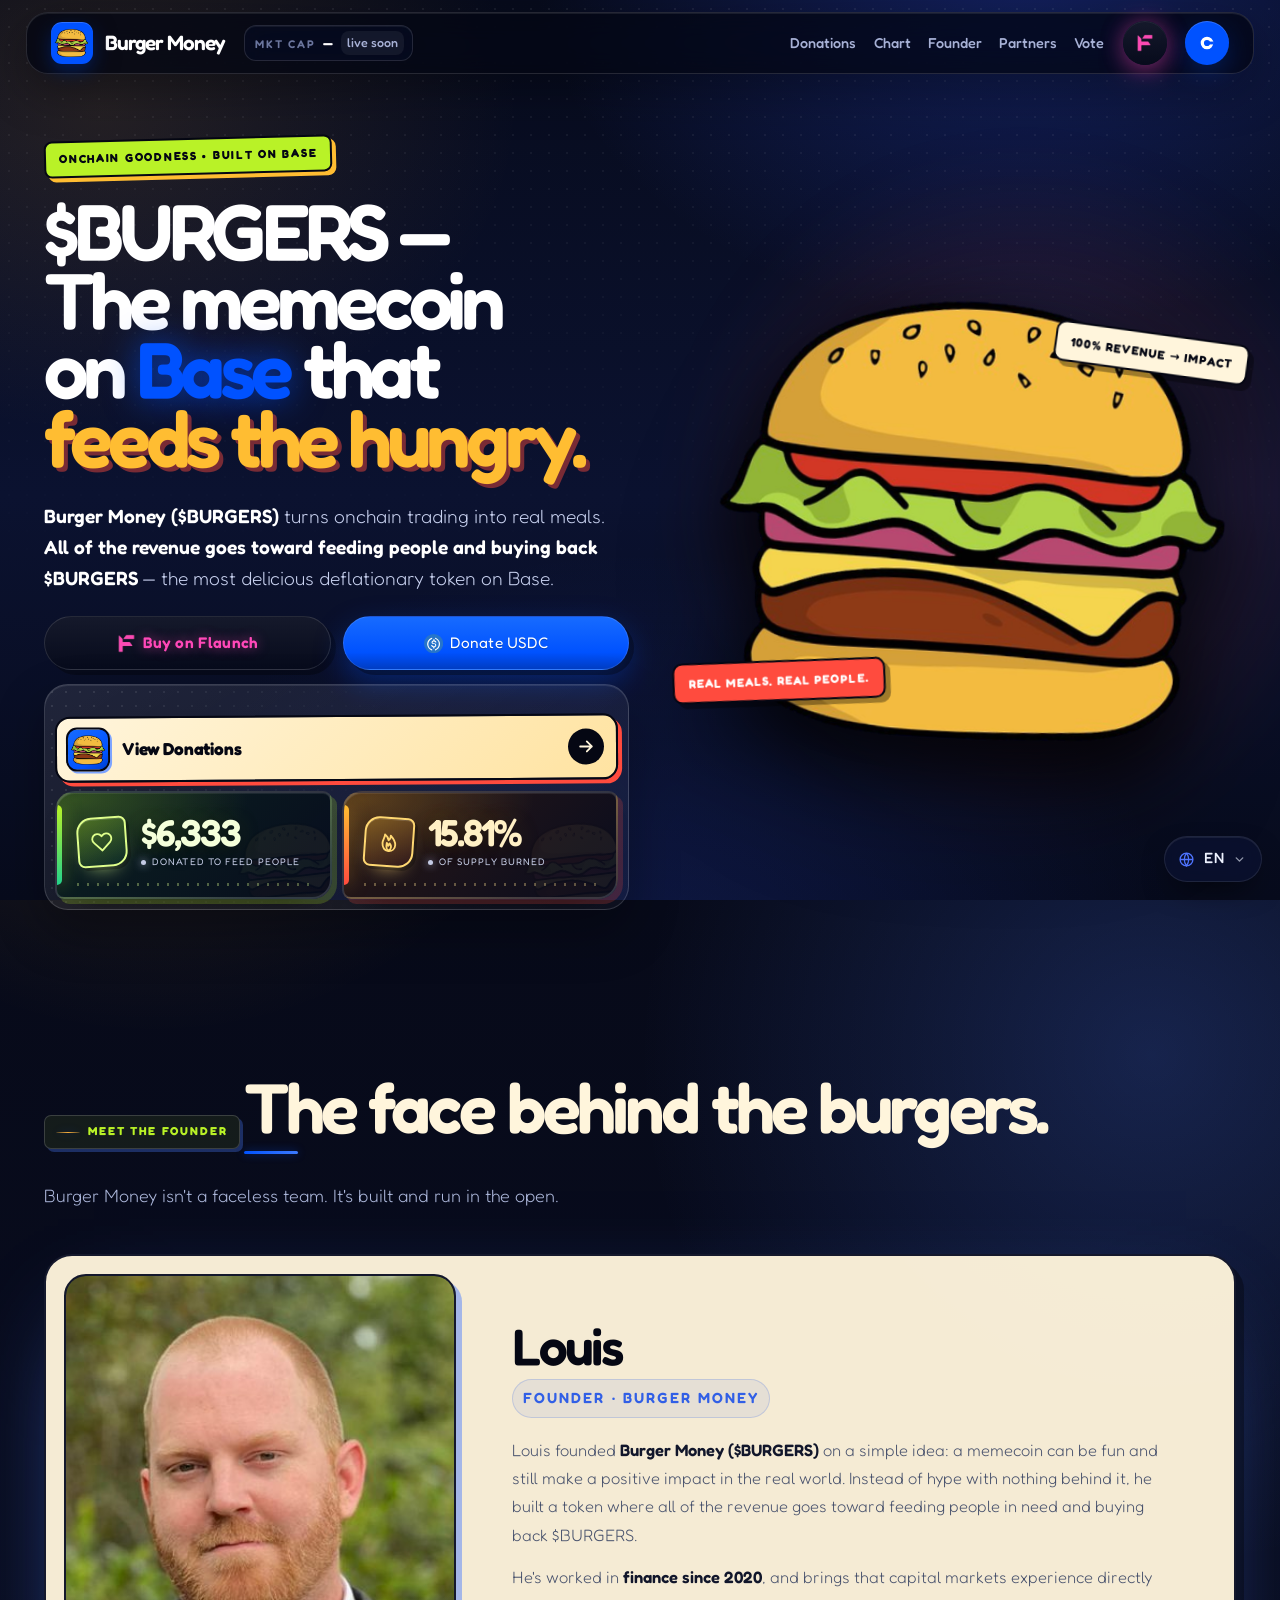
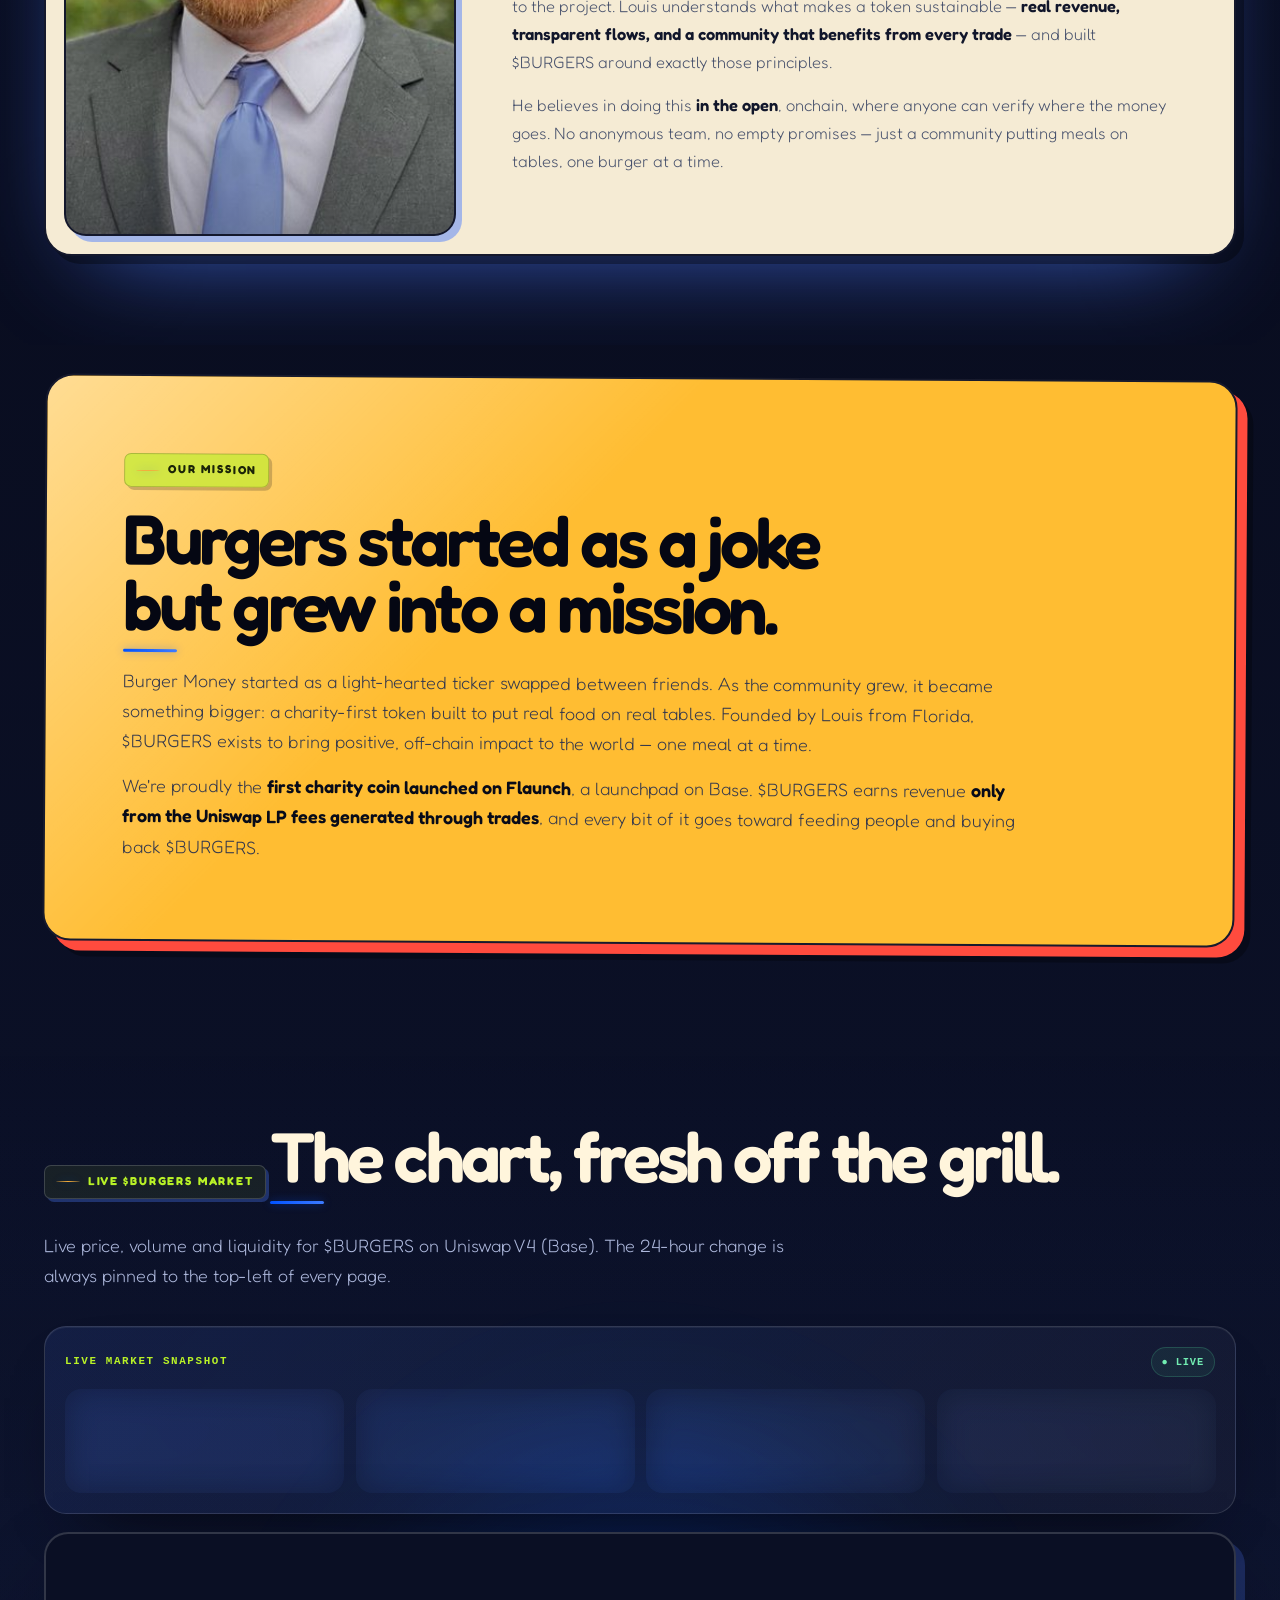
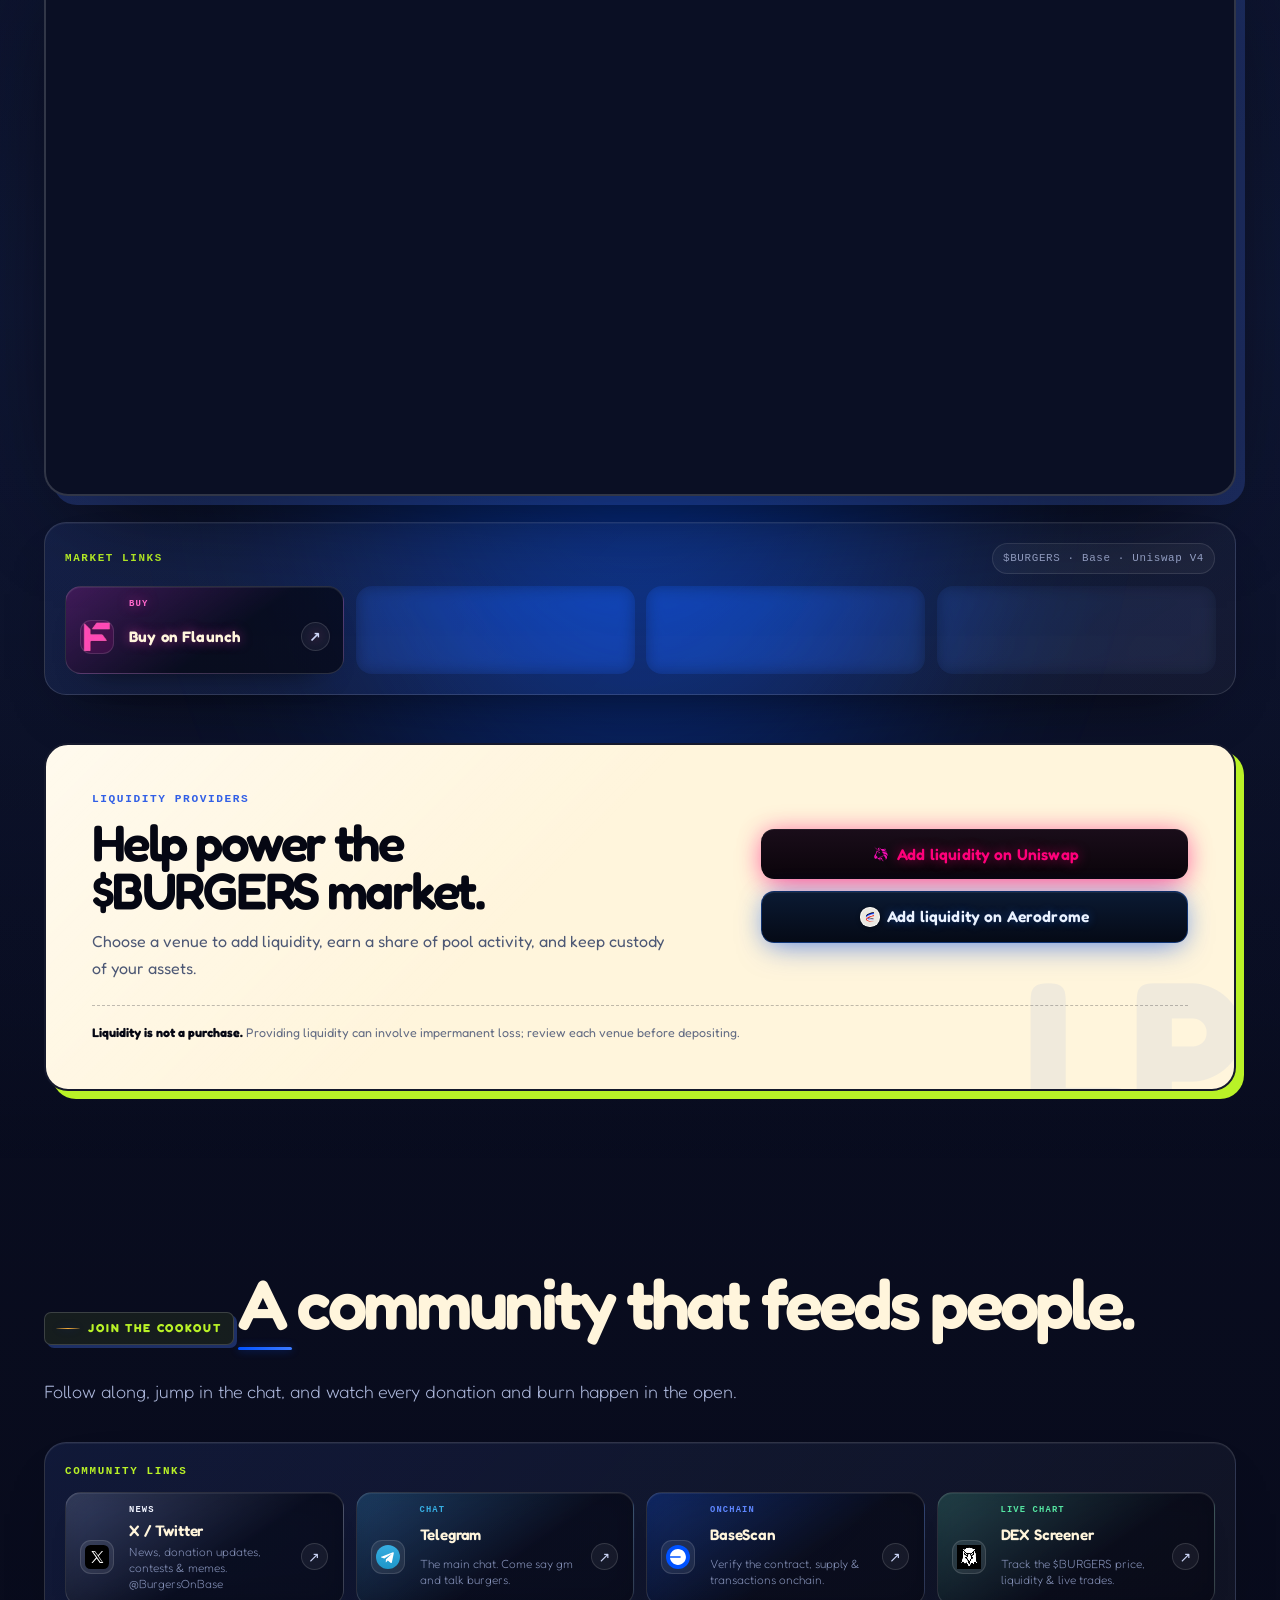
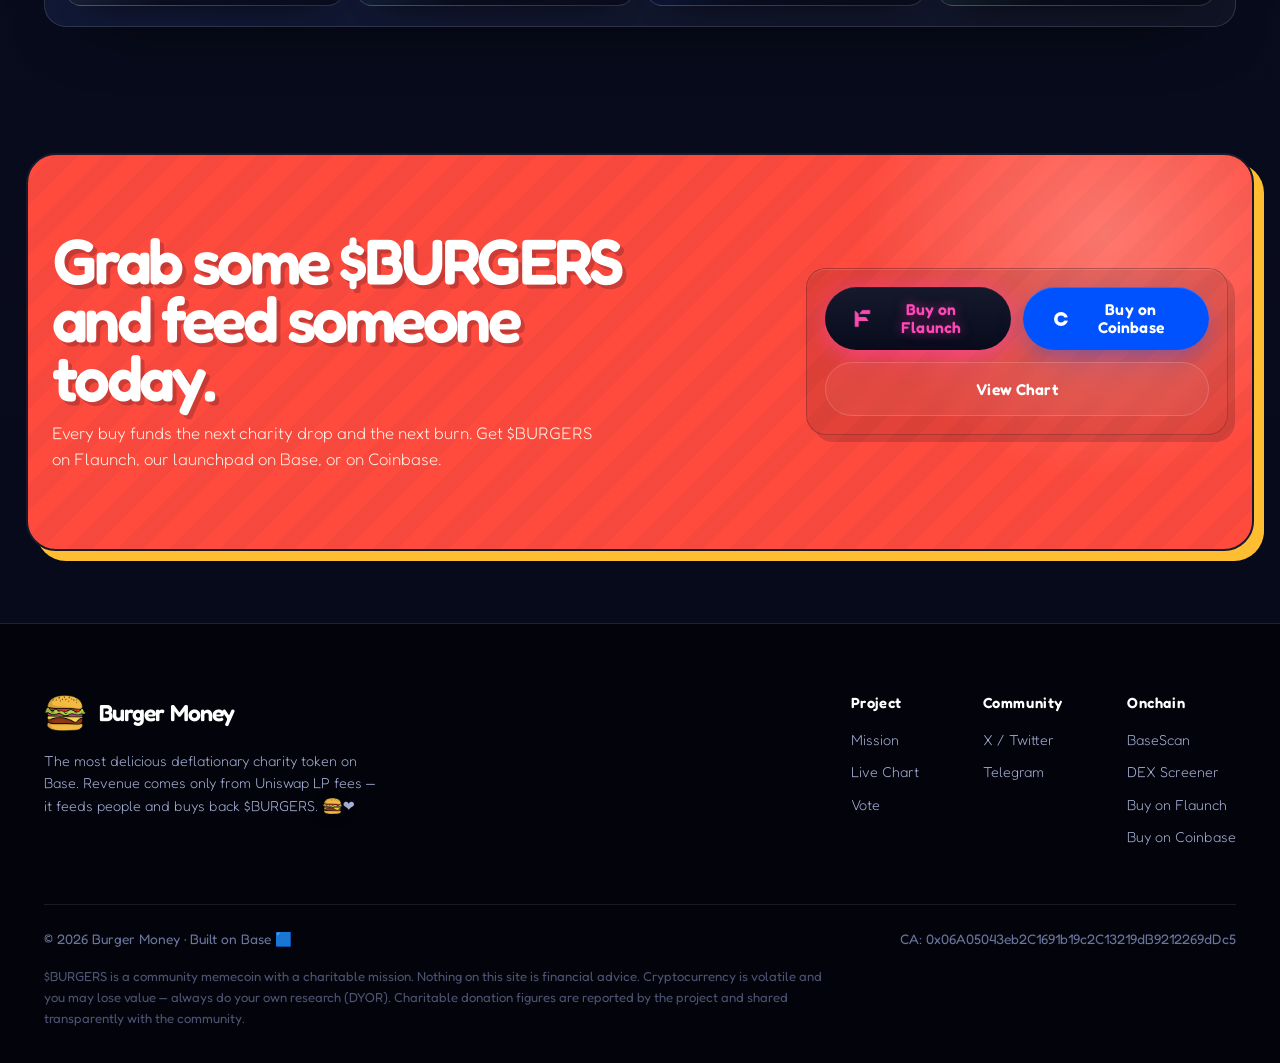
==== commit 48c59f31: "Add files via upload" ====
--- a/index.html
+++ b/index.html
@@ -878,7 +878,7 @@
         <div class="trust-row impact-metrics" aria-label="Burger Money impact to date">
           <div class="ti ti-donated">
             <span class="ti-icon" aria-hidden="true"><svg viewBox="0 0 24 24" width="22" height="22" fill="none" stroke="currentColor" stroke-width="2" stroke-linecap="round" stroke-linejoin="round"><path d="M20.84 4.61a5.5 5.5 0 0 0-7.78 0L12 5.67l-1.06-1.06a5.5 5.5 0 0 0-7.78 7.78l1.06 1.06L12 21.23l7.78-7.78 1.06-1.06a5.5 5.5 0 0 0 0-7.78z"/></svg></span>
-            <span class="ti-copy"><span class="n" id="heroDonated">$6,313</span><span class="l" data-i18n="trust_donated">Donated to feed people</span></span>
+            <span class="ti-copy"><span class="n" id="heroDonated">$6,333</span><span class="l" data-i18n="trust_donated">Donated to feed people</span></span>
           </div>
           <div class="ti ti-burned">
             <span class="ti-icon" aria-hidden="true"><svg viewBox="0 0 24 24" width="22" height="22" fill="none" stroke="currentColor" stroke-width="2" stroke-linecap="round" stroke-linejoin="round"><path d="M12 22c4.2 0 7-3.1 7-7.1 0-3.2-1.8-6.2-5.5-9.9.2 2.5-.7 4.1-2 5.2-.5-2.6-2.1-4.7-4.3-6.2.2 3.5-2.2 5.2-2.2 9.6C5 18.4 7.9 22 12 22Z"/><path d="M9.5 17.2c0 2 1 3.4 2.6 4.5 1.6-1.2 2.5-2.6 2.5-4.4 0-1.3-.6-2.5-1.8-3.8-.1 1.3-.7 2.1-1.3 2.7-.3-1.2-.9-2.2-1.8-3-.1 1.5-.2 2.5-.2 4Z"/></svg></span>
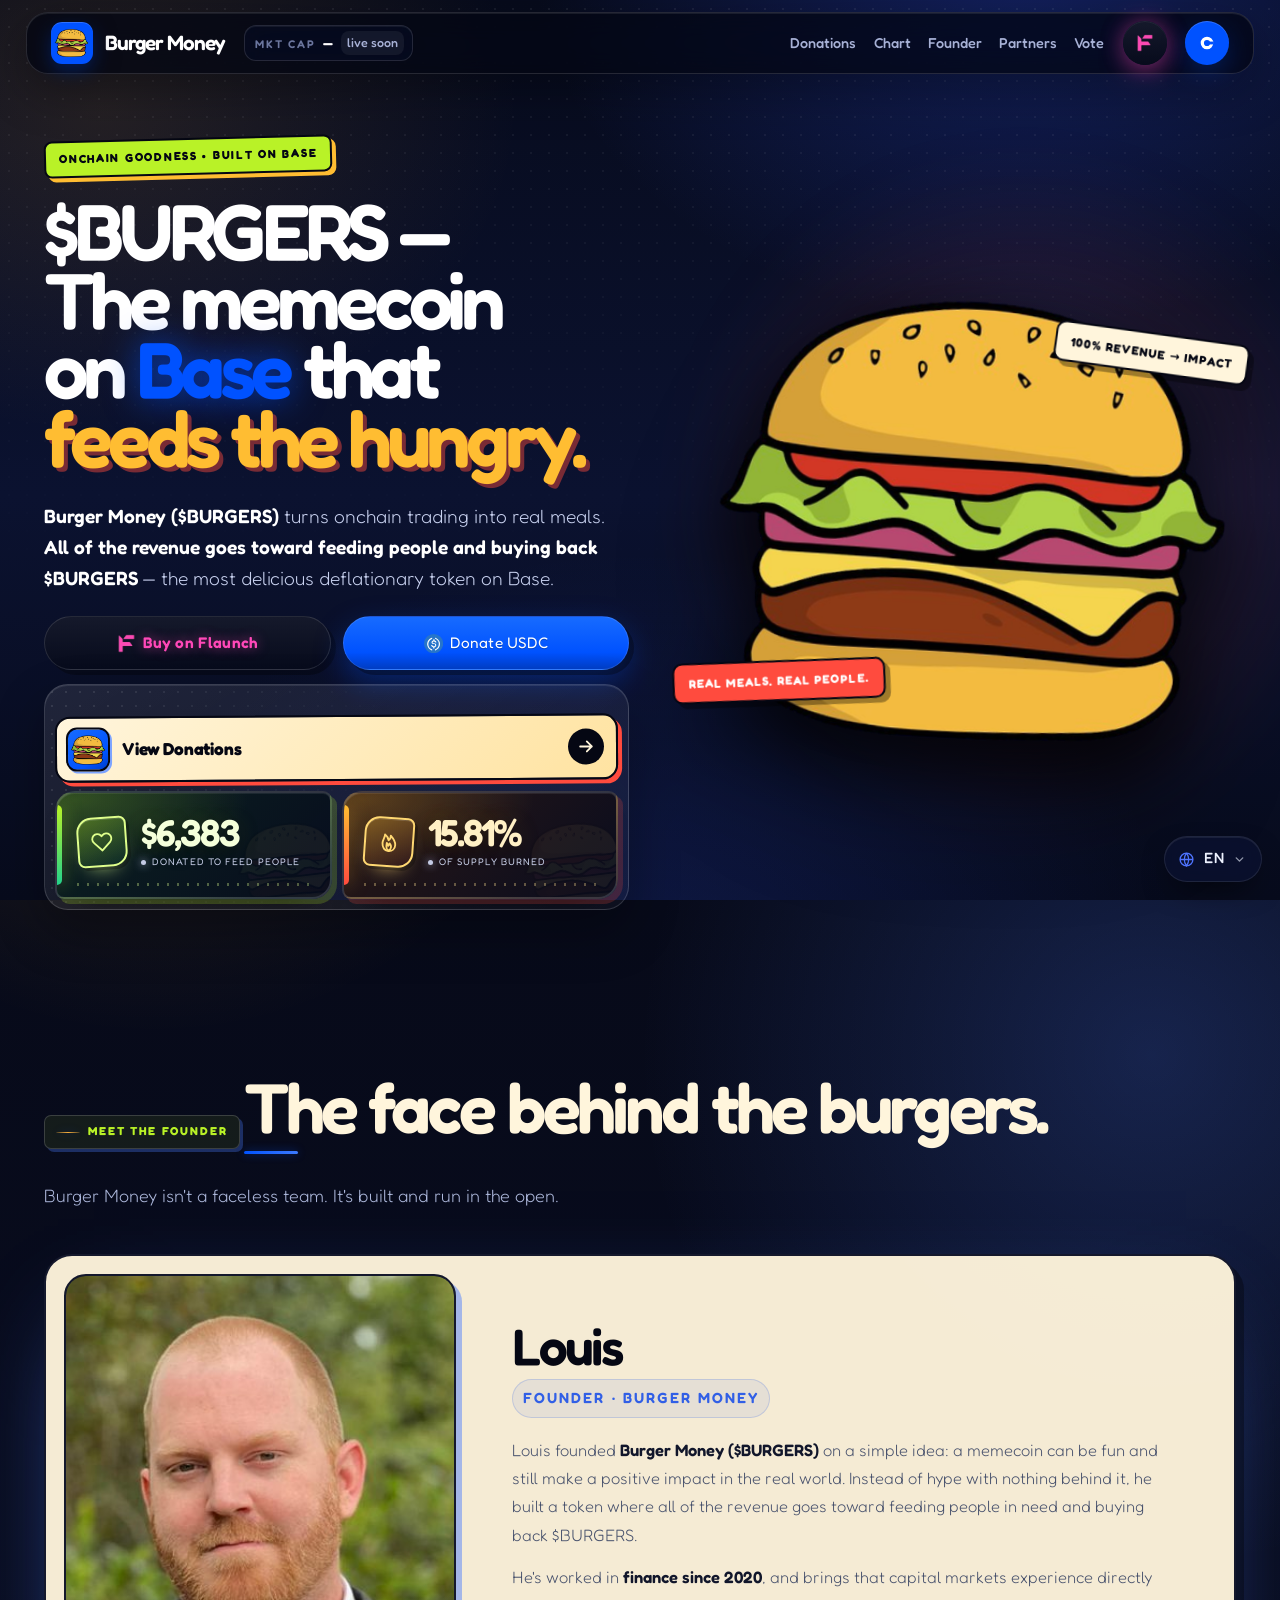
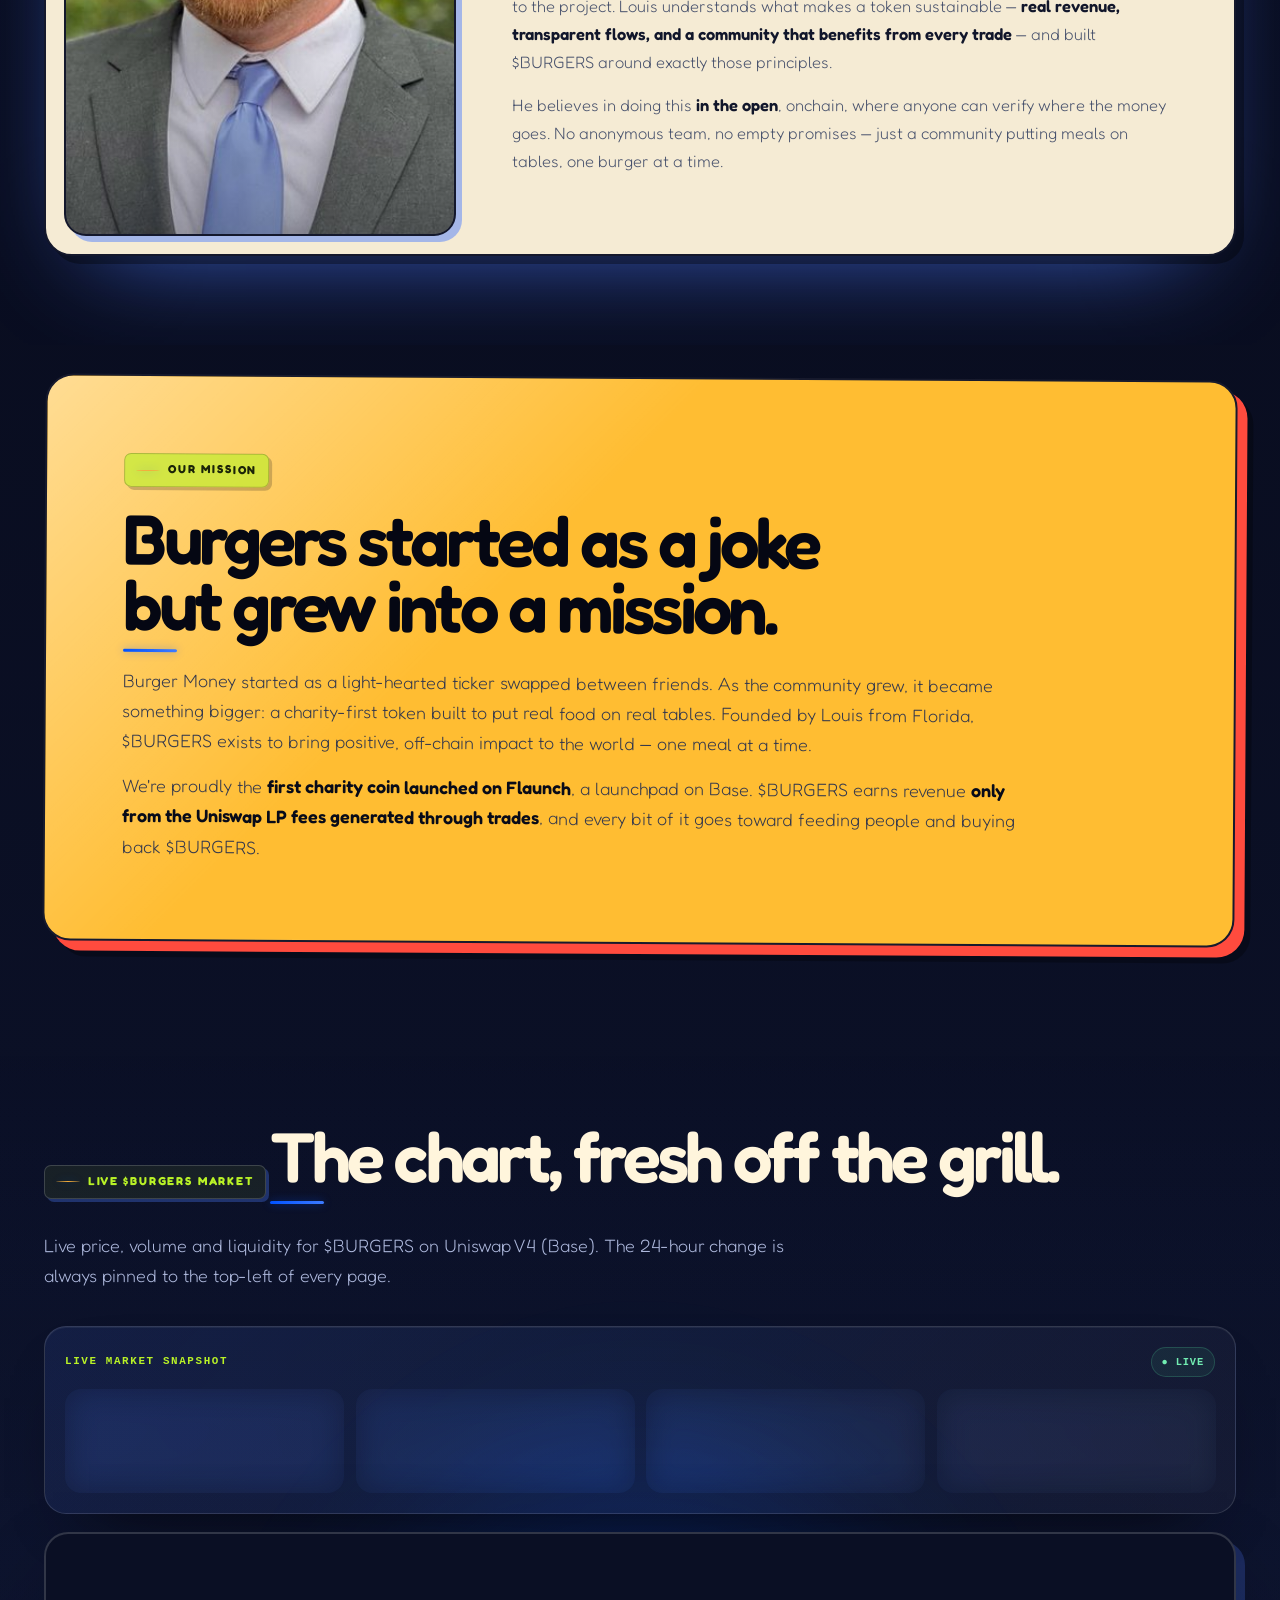
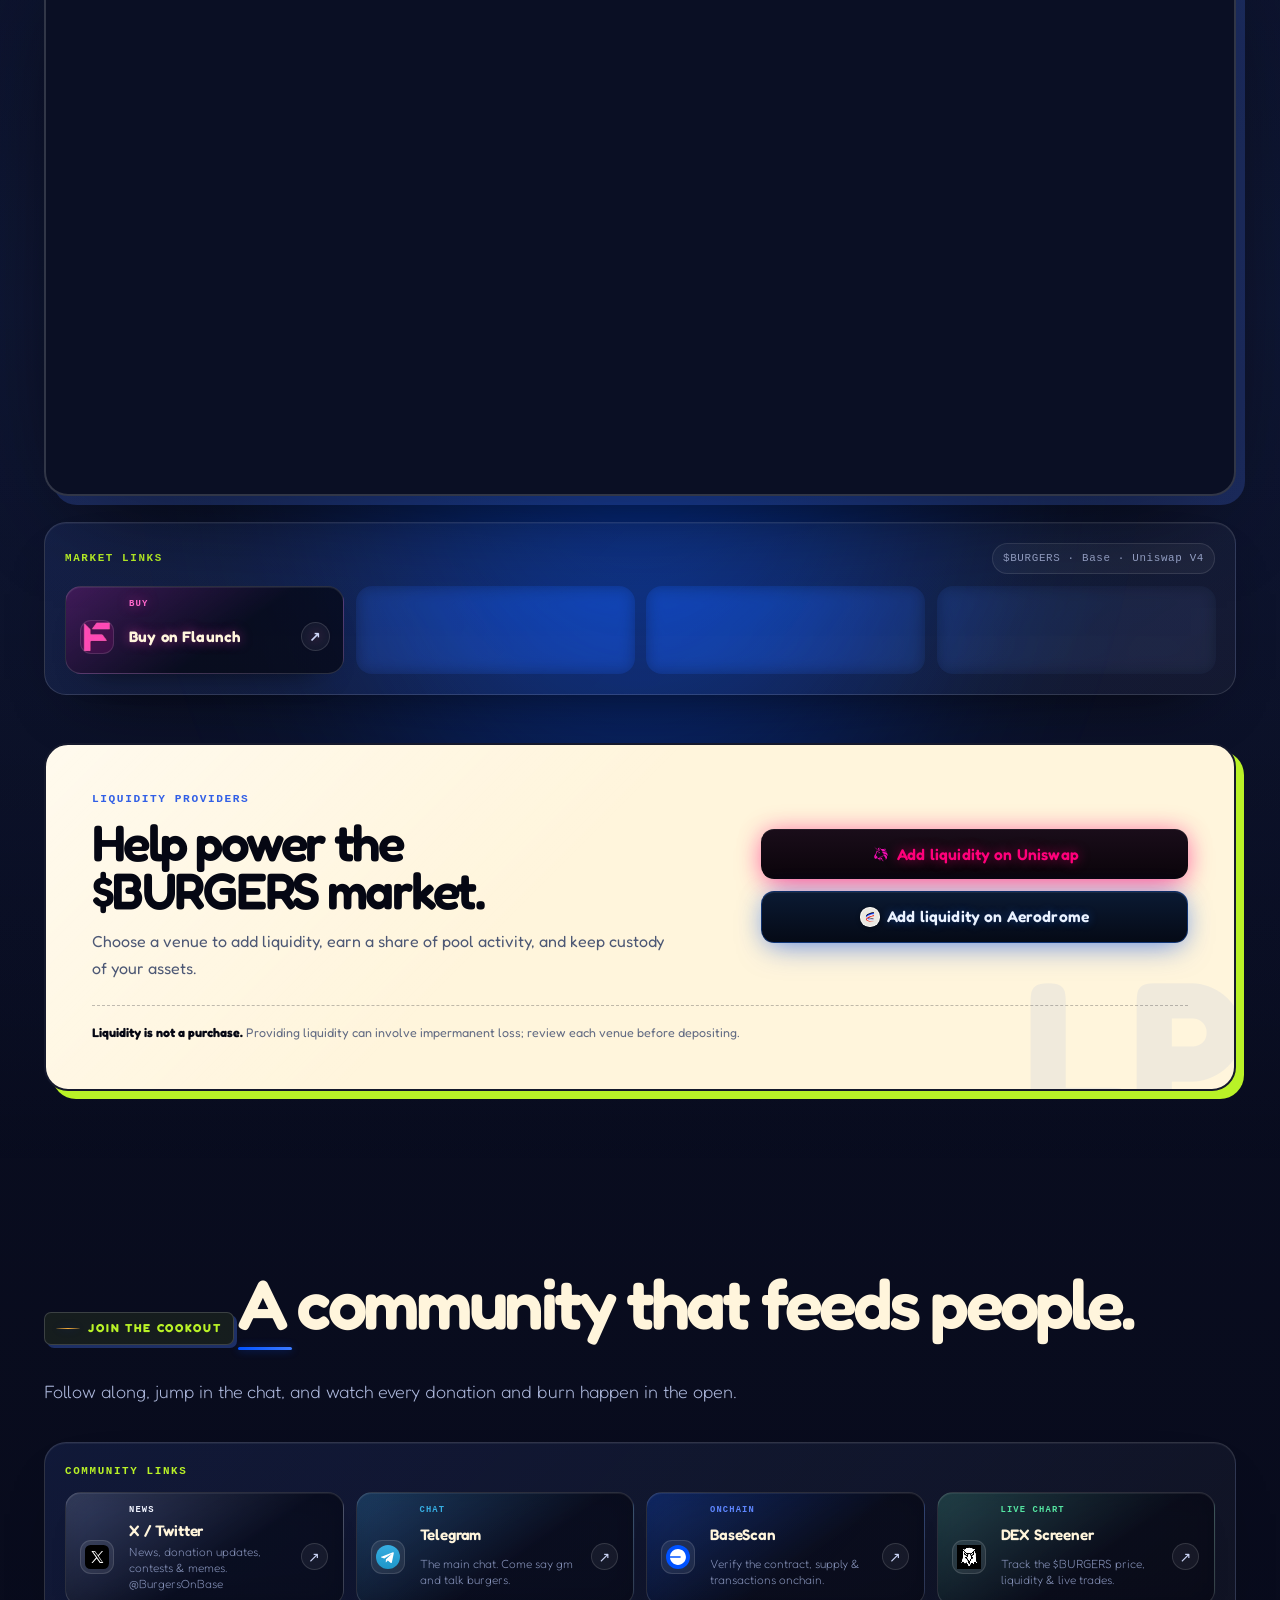
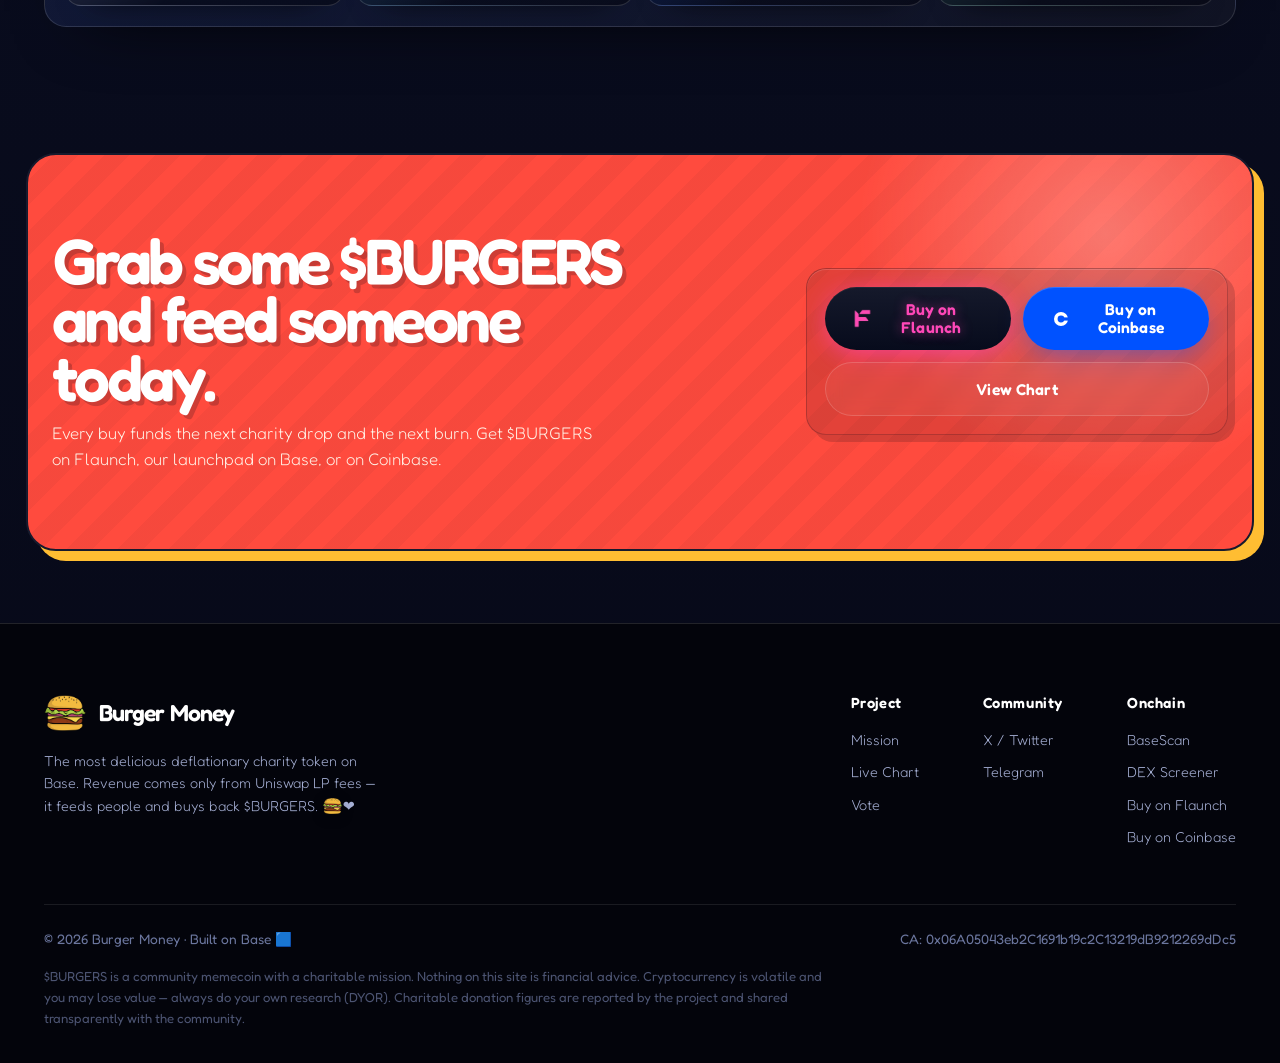
==== commit 60fdce55: "Add files via upload" ====
--- a/index.html
+++ b/index.html
@@ -878,7 +878,7 @@
         <div class="trust-row impact-metrics" aria-label="Burger Money impact to date">
           <div class="ti ti-donated">
             <span class="ti-icon" aria-hidden="true"><svg viewBox="0 0 24 24" width="22" height="22" fill="none" stroke="currentColor" stroke-width="2" stroke-linecap="round" stroke-linejoin="round"><path d="M20.84 4.61a5.5 5.5 0 0 0-7.78 0L12 5.67l-1.06-1.06a5.5 5.5 0 0 0-7.78 7.78l1.06 1.06L12 21.23l7.78-7.78 1.06-1.06a5.5 5.5 0 0 0 0-7.78z"/></svg></span>
-            <span class="ti-copy"><span class="n" id="heroDonated">$6,333</span><span class="l" data-i18n="trust_donated">Donated to feed people</span></span>
+            <span class="ti-copy"><span class="n" id="heroDonated">$6,383</span><span class="l" data-i18n="trust_donated">Donated to feed people</span></span>
           </div>
           <div class="ti ti-burned">
             <span class="ti-icon" aria-hidden="true"><svg viewBox="0 0 24 24" width="22" height="22" fill="none" stroke="currentColor" stroke-width="2" stroke-linecap="round" stroke-linejoin="round"><path d="M12 22c4.2 0 7-3.1 7-7.1 0-3.2-1.8-6.2-5.5-9.9.2 2.5-.7 4.1-2 5.2-.5-2.6-2.1-4.7-4.3-6.2.2 3.5-2.2 5.2-2.2 9.6C5 18.4 7.9 22 12 22Z"/><path d="M9.5 17.2c0 2 1 3.4 2.6 4.5 1.6-1.2 2.5-2.6 2.5-4.4 0-1.3-.6-2.5-1.8-3.8-.1 1.3-.7 2.1-1.3 2.7-.3-1.2-.9-2.2-1.8-3-.1 1.5-.2 2.5-.2 4Z"/></svg></span>
